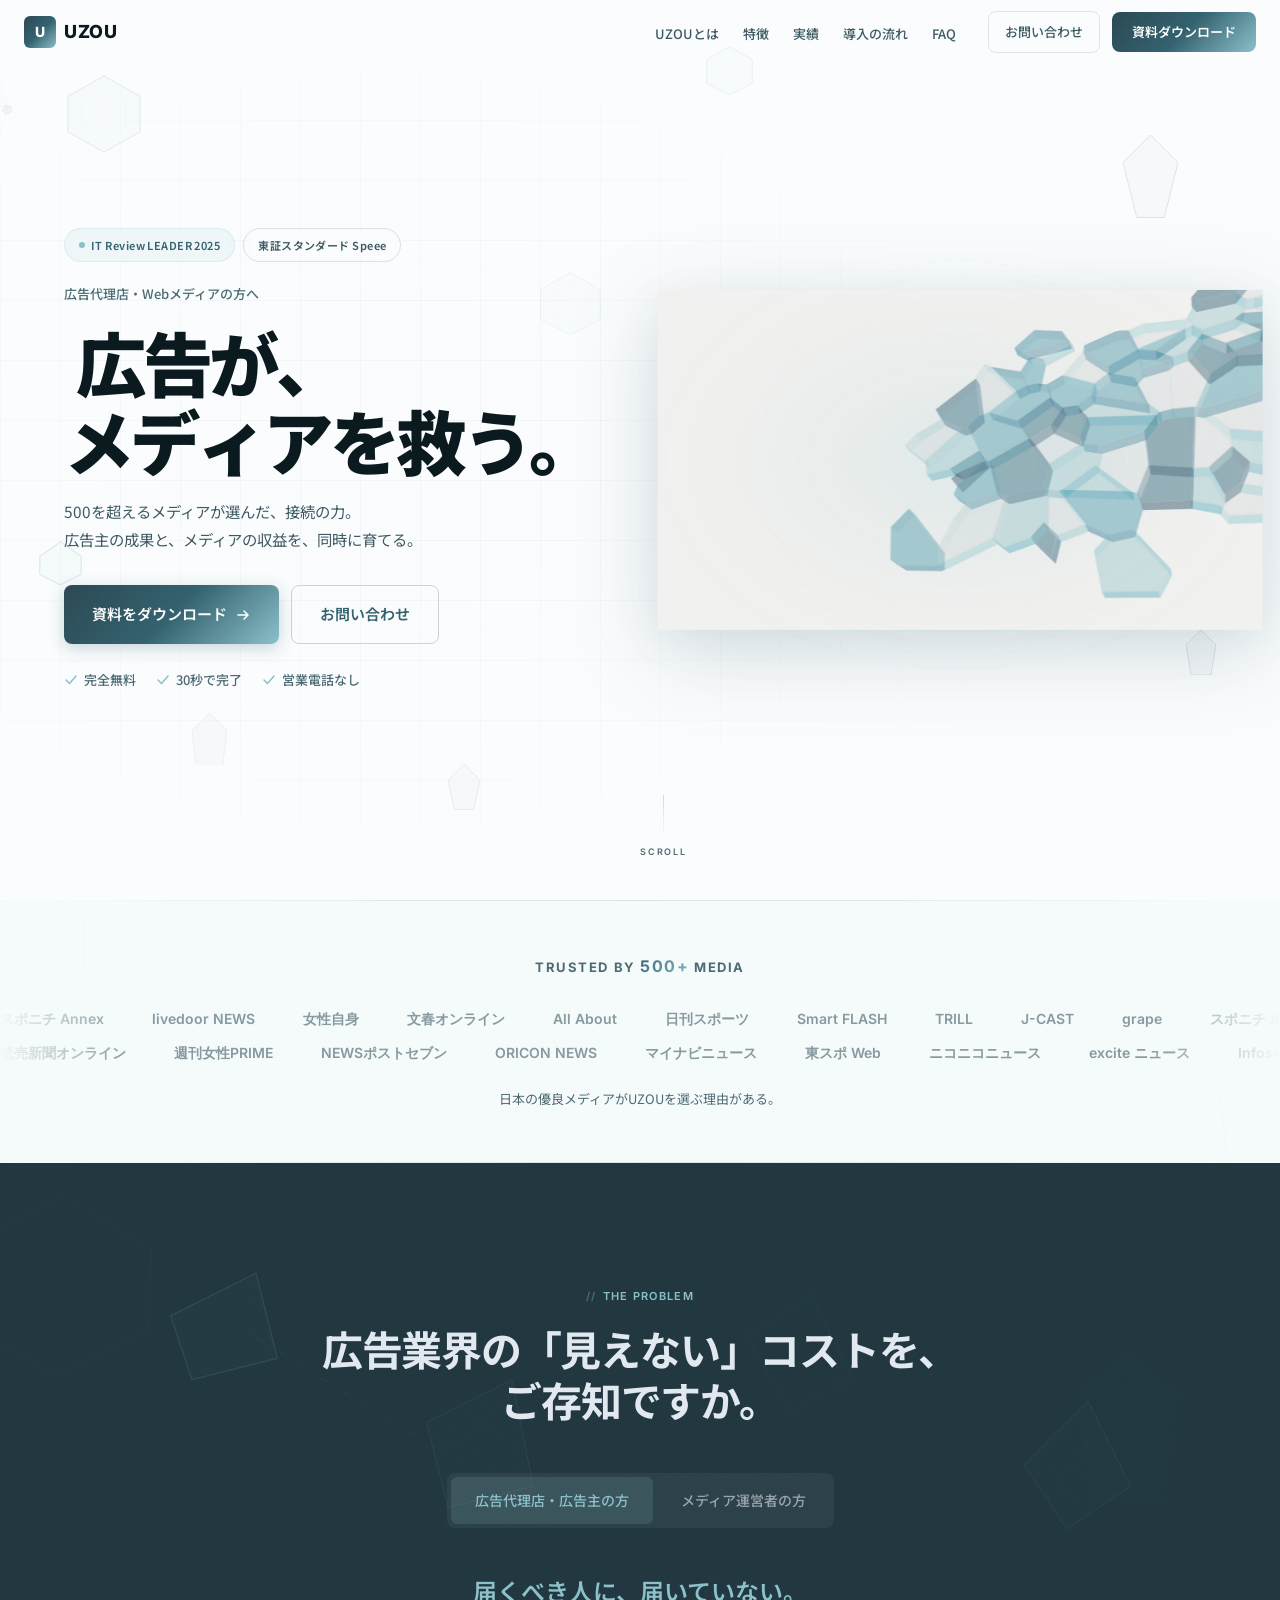
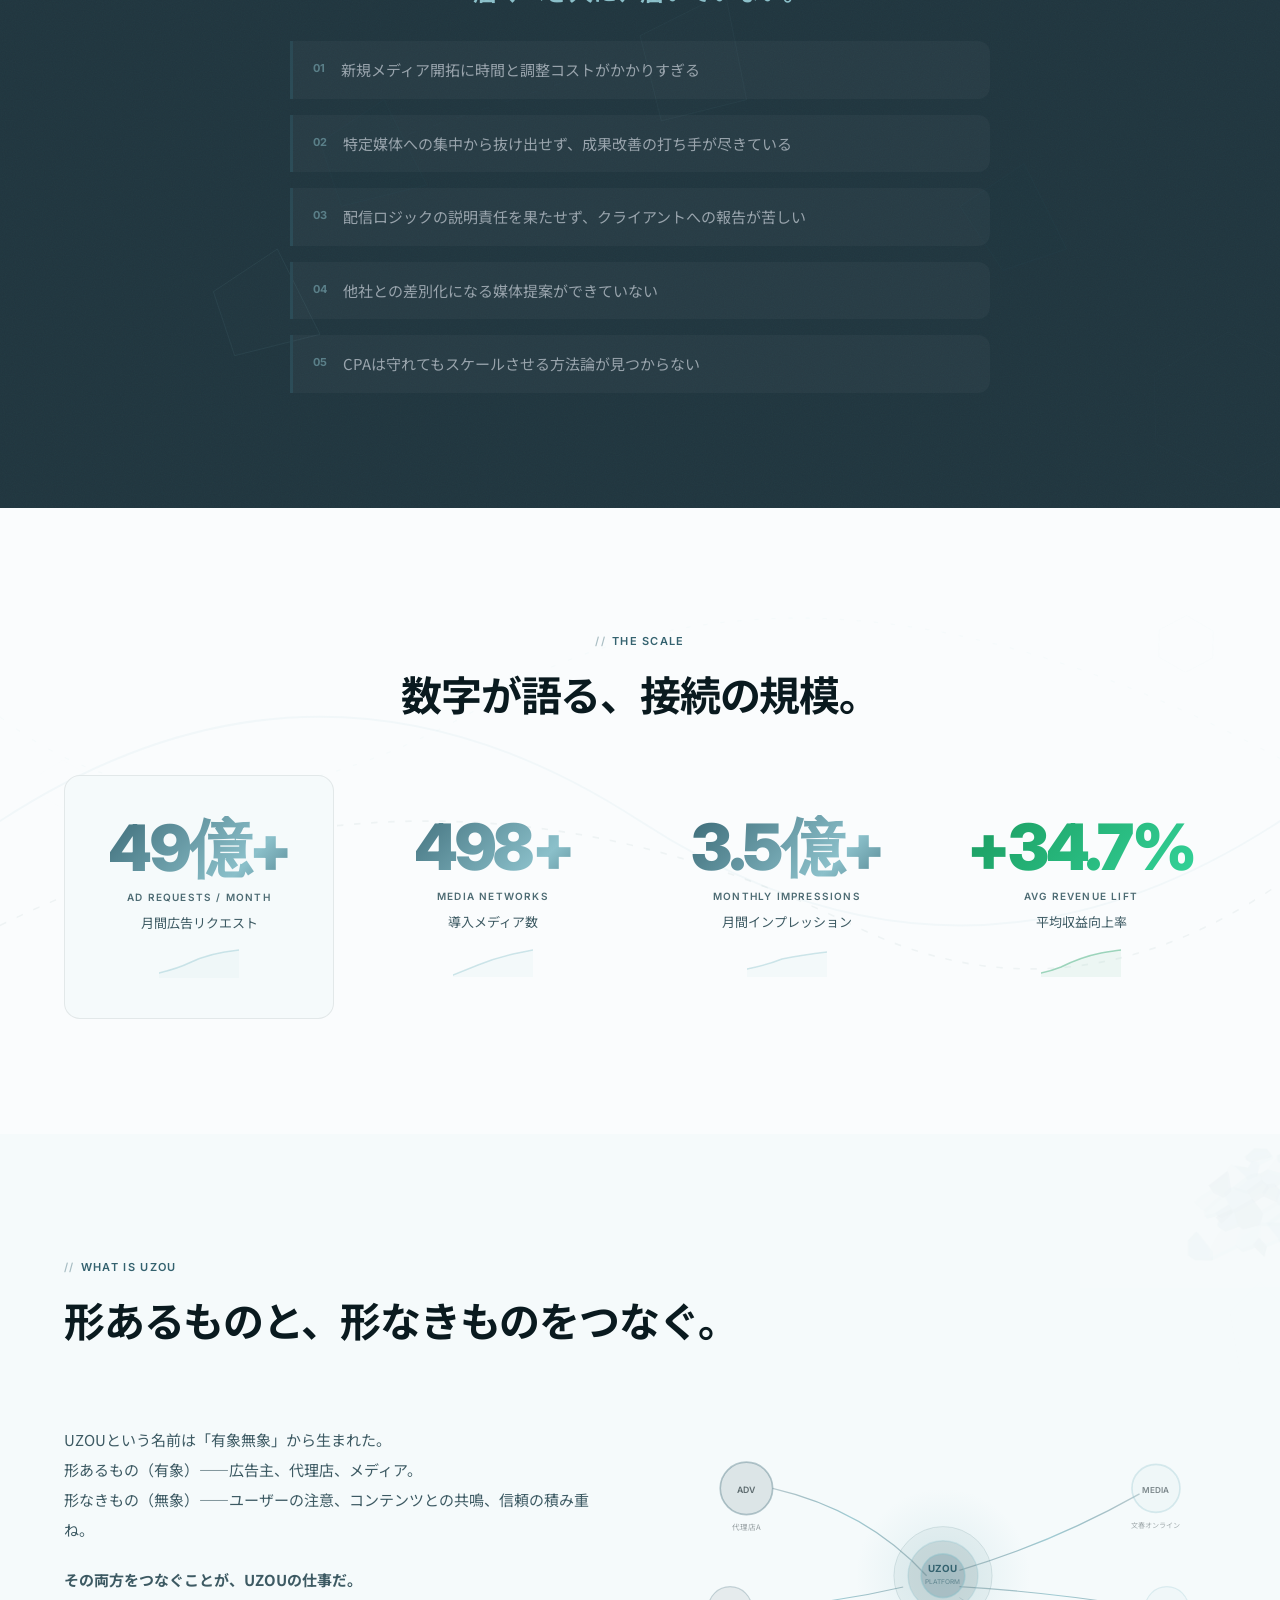
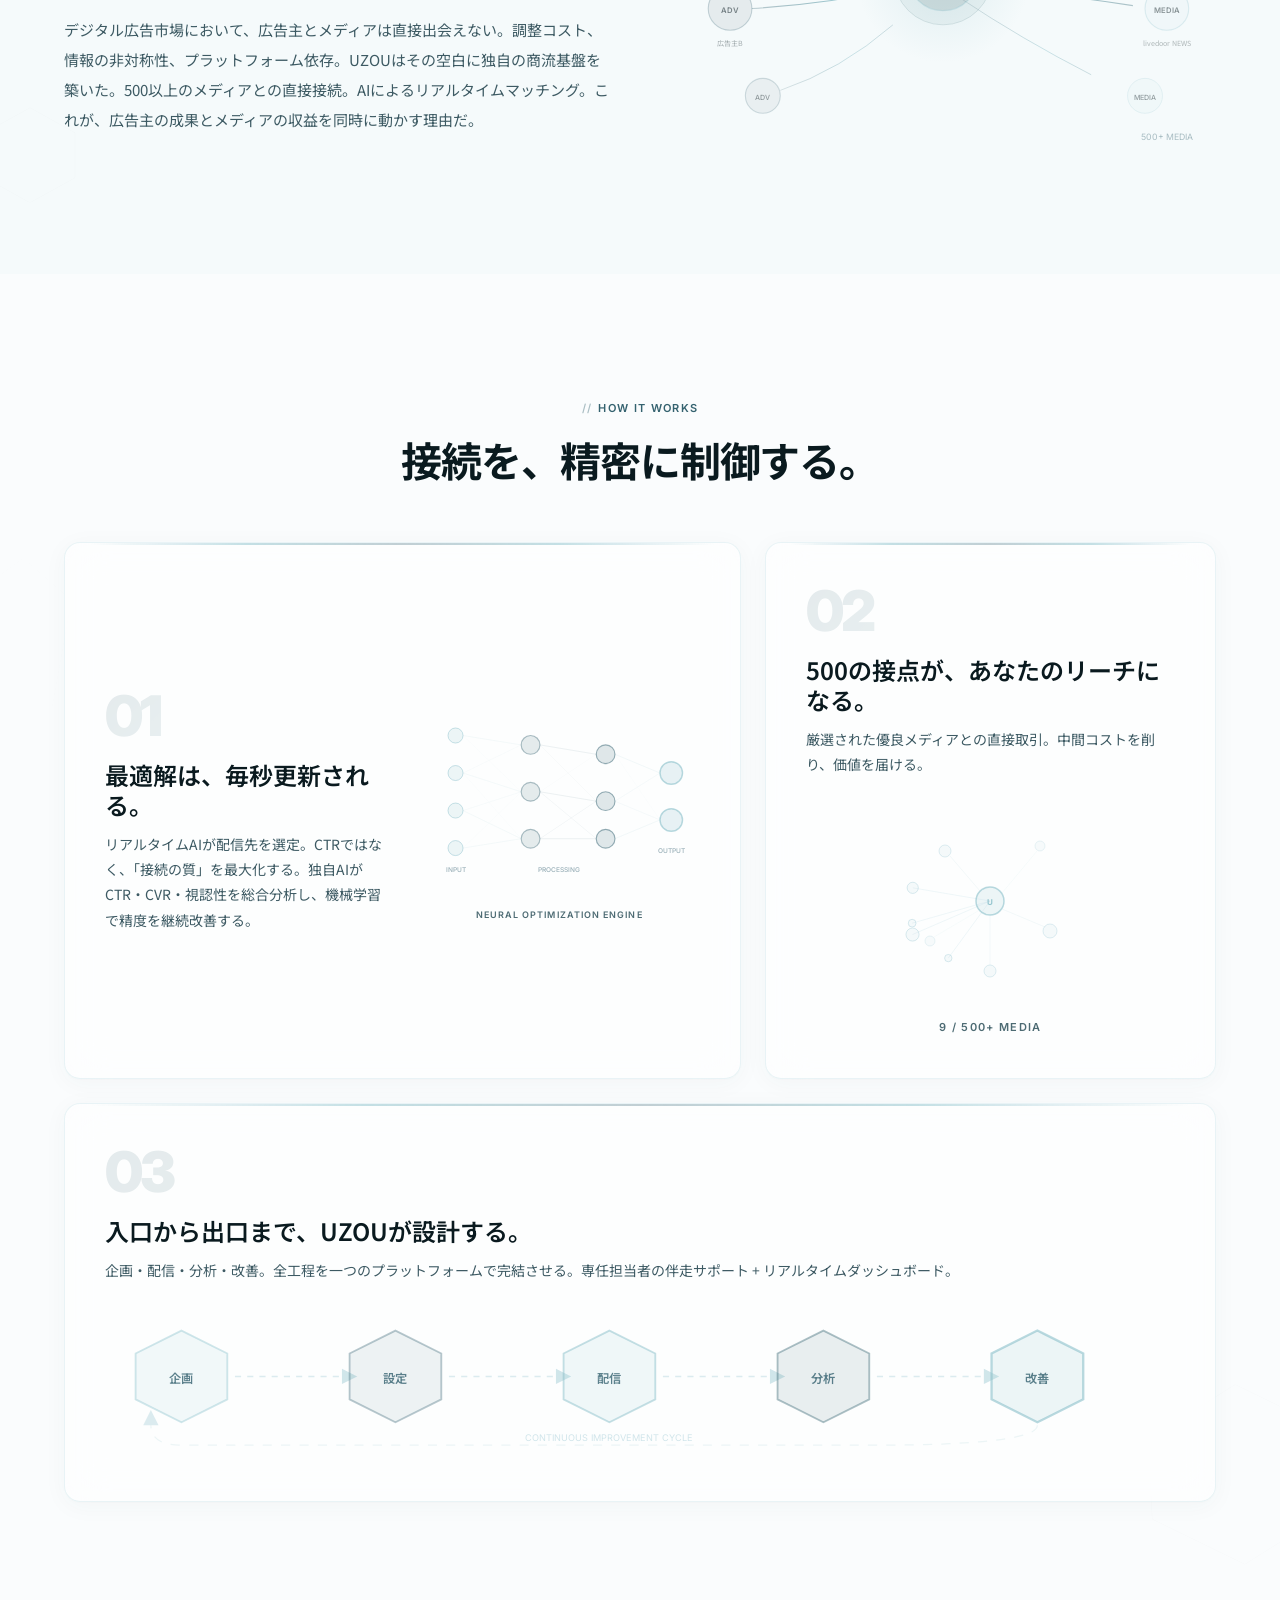
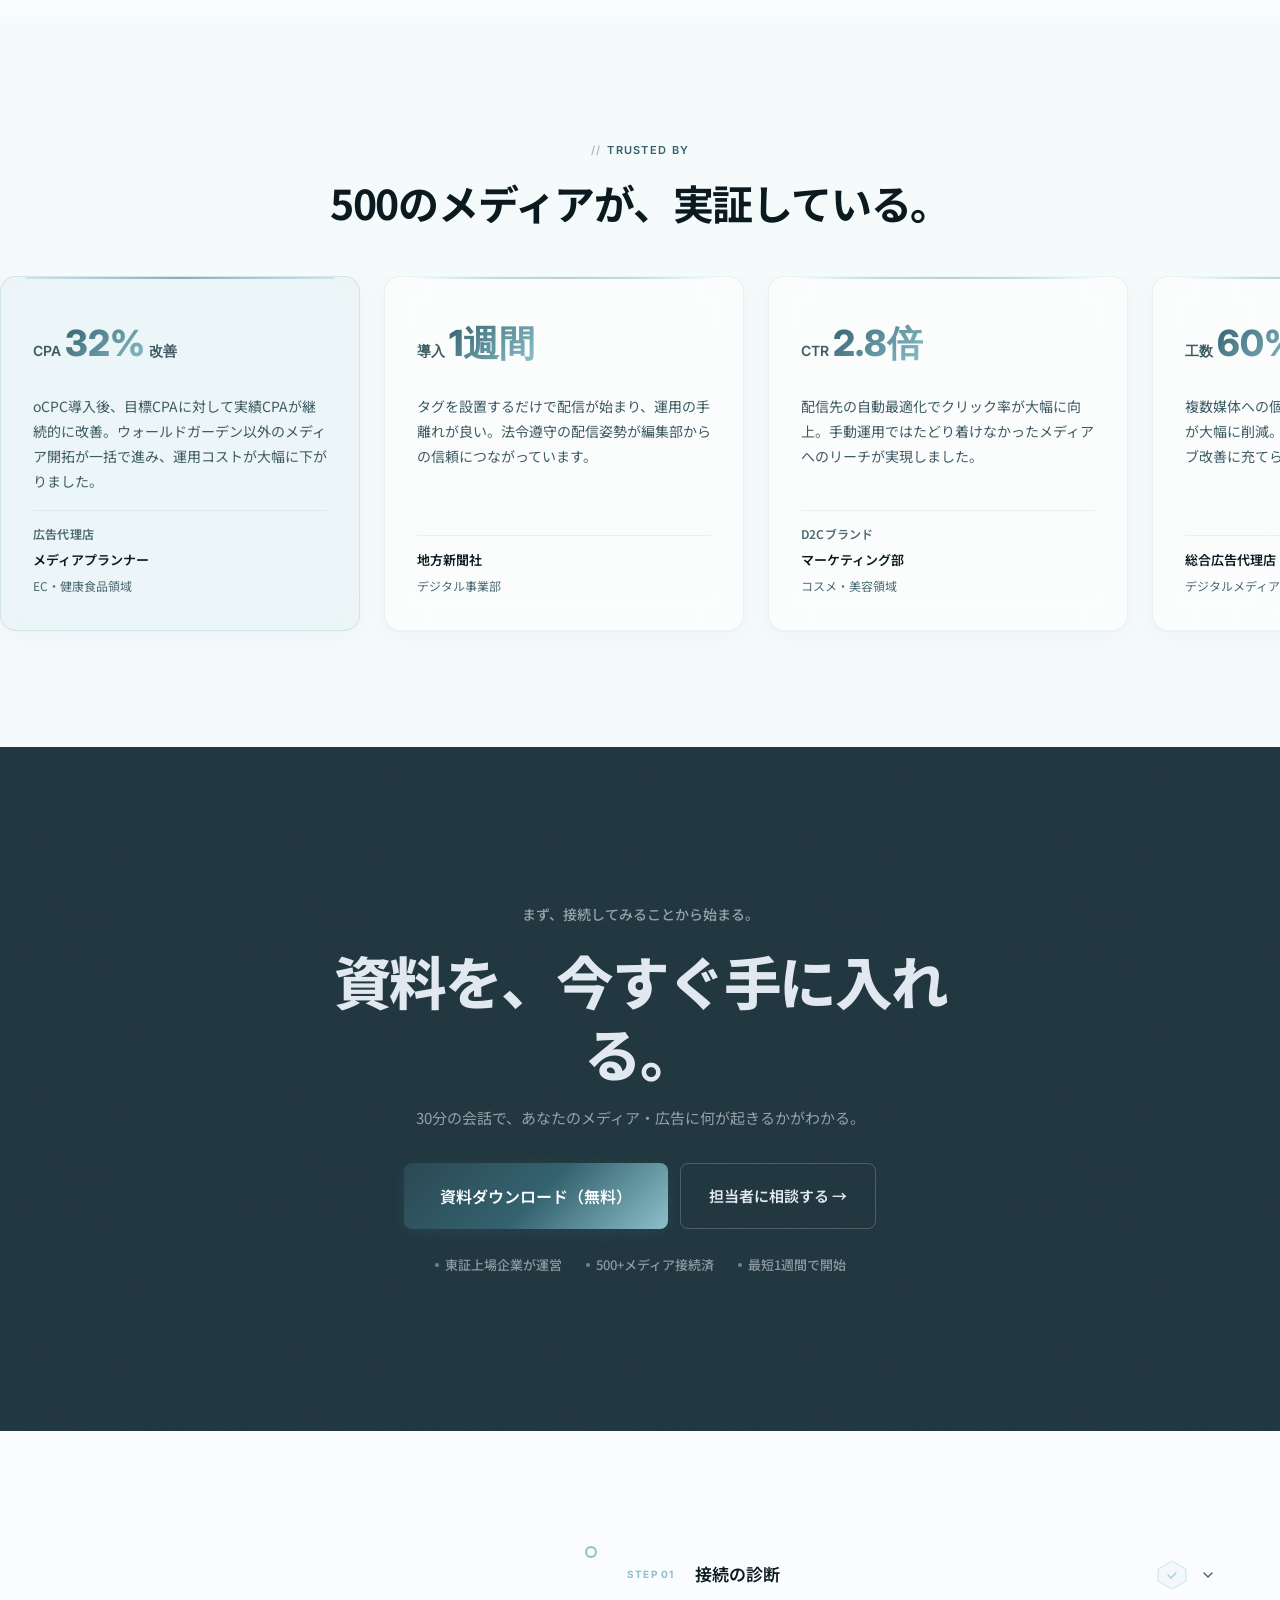
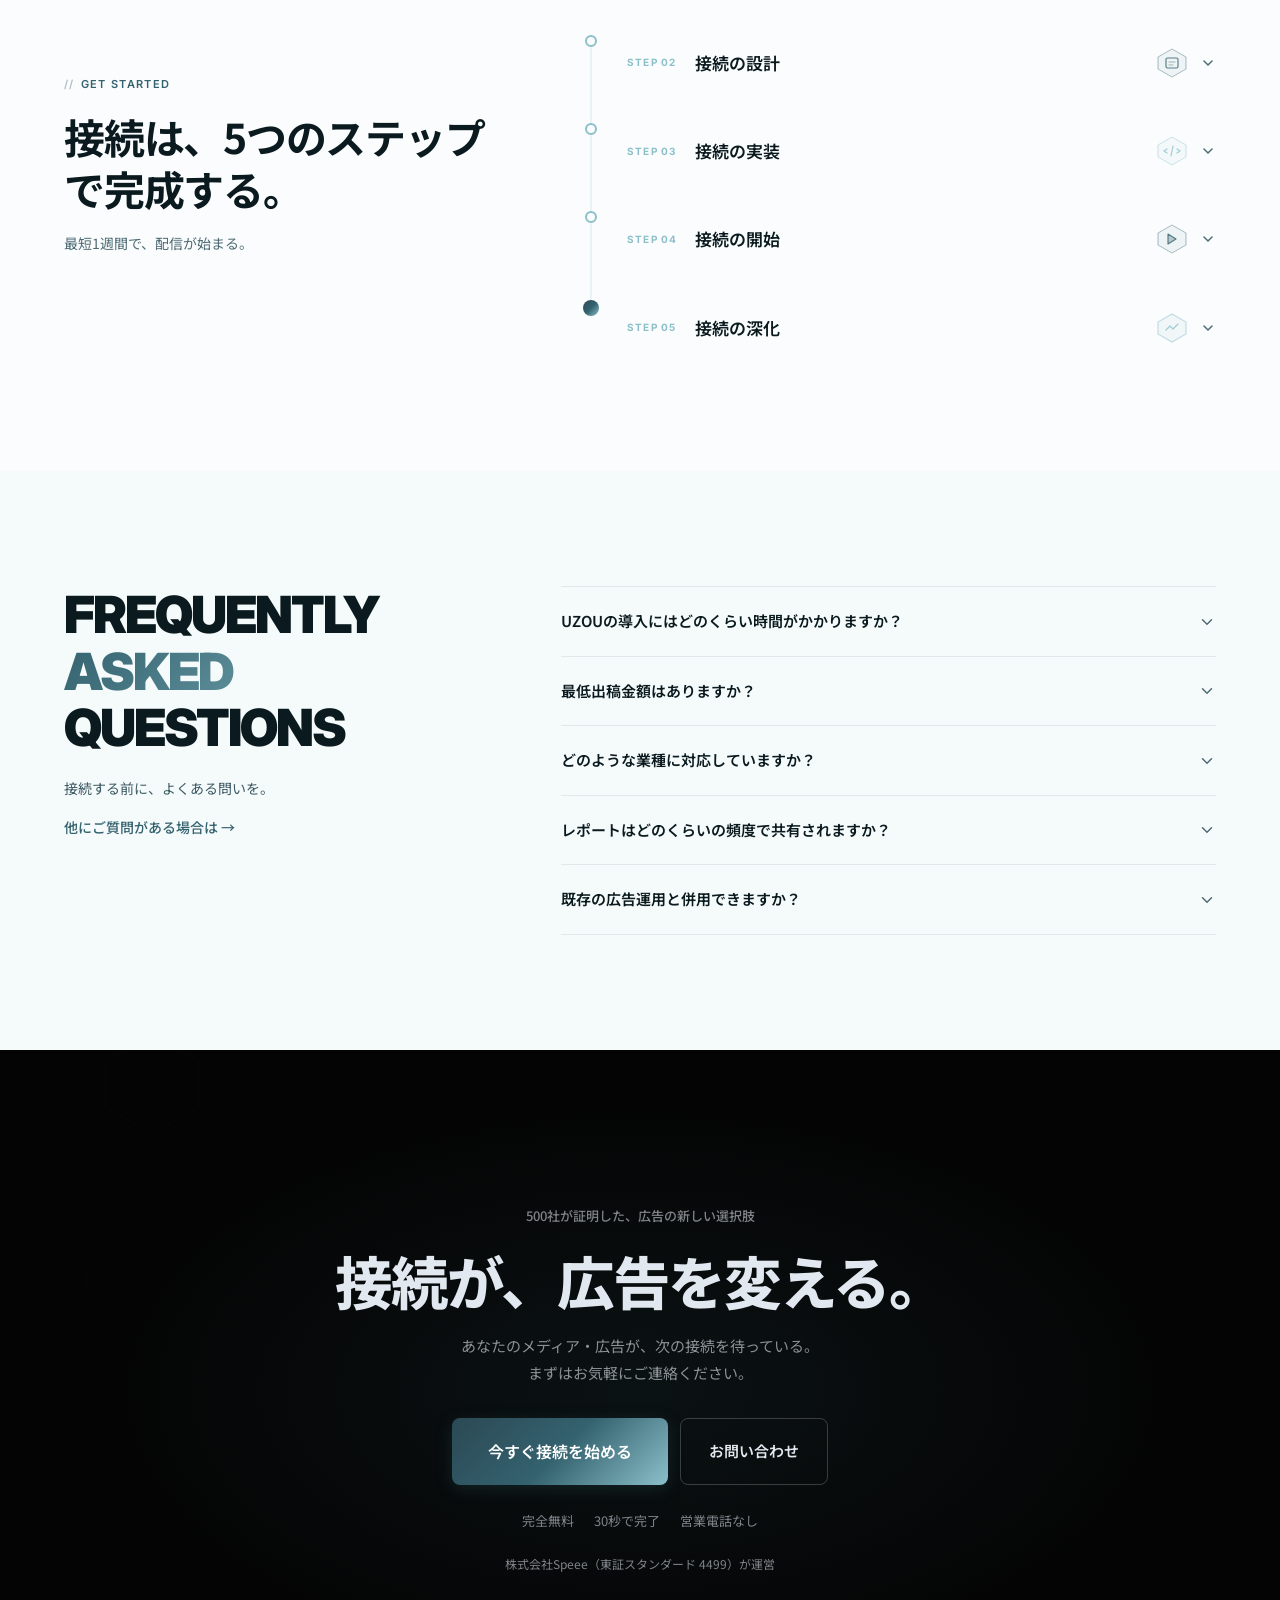
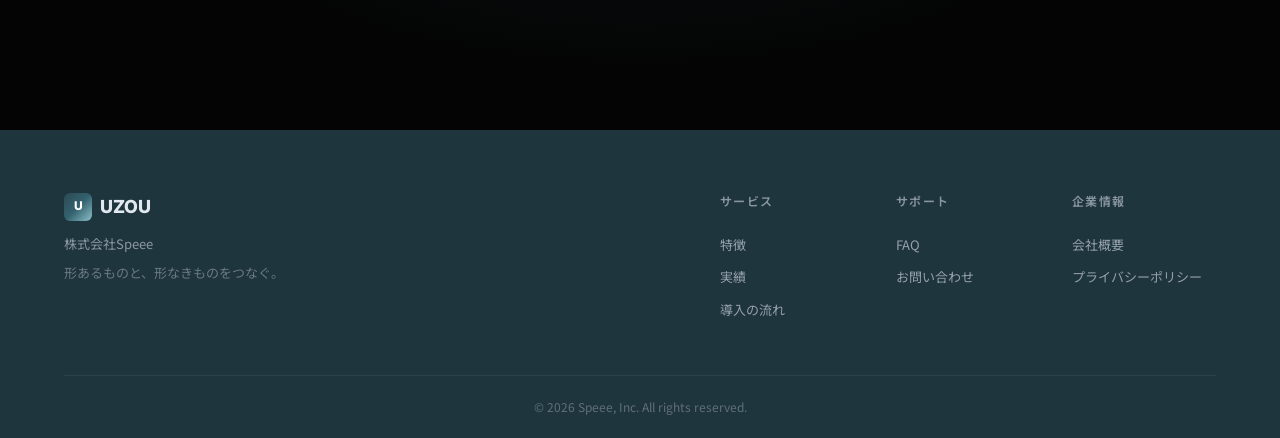
==== index.html @ 6029c415 "v13 Crystal Immersion: 抜本的再設計 — グラフィック・イラスト・アニメーション大幅強化 - HTML: 全セクションにSVGイラスト・浮遊デコレーション30個以上追加 - CS" ====
<!DOCTYPE html>
<html lang="ja">
<head>
  <meta charset="UTF-8">
  <meta name="viewport" content="width=device-width, initial-scale=1.0">
  <meta name="description" content="UZOU（ウゾウ）は500以上のメディアと直接接続するネイティブ広告配信プラットフォーム。広告主の成果とメディアの収益を同時に育てる、株式会社Speeeが運営する国内最大級の配信基盤。">
  <title>UZOU — 広告が、メディアを救う。| ネイティブ広告配信プラットフォーム by Speee</title>

  <!-- OGP -->
  <meta property="og:title" content="UZOU — 広告が、メディアを救う。">
  <meta property="og:description" content="500を超えるメディアが選んだ、接続の力。広告主の成果とメディアの収益を同時に育てる。">
  <meta property="og:type" content="website">
  <meta property="og:image" content="og-image.png">
  <meta property="og:image:width" content="1200">
  <meta property="og:image:height" content="630">

  <!-- Google Fonts -->
  <link rel="preconnect" href="https://fonts.googleapis.com">
  <link rel="preconnect" href="https://fonts.gstatic.com" crossorigin>
  <link href="https://fonts.googleapis.com/css2?family=Inter:wght@400;500;600;700;800;900&family=Noto+Sans+JP:wght@400;500;700;800;900&display=swap" rel="stylesheet">

  <link rel="stylesheet" href="style.css">

  <!-- 構造化データ: FAQPage -->
  <script type="application/ld+json">
  {
    "@context": "https://schema.org",
    "@type": "FAQPage",
    "mainEntity": [
      {
        "@type": "Question",
        "name": "UZOUの導入にはどのくらい時間がかかりますか？",
        "acceptedAnswer": { "@type": "Answer", "text": "最短1週間。タグ設置とアカウント設定のみで完了します。専任担当者が全工程をサポートします。" }
      },
      {
        "@type": "Question",
        "name": "最低出稿金額はありますか？",
        "acceptedAnswer": { "@type": "Answer", "text": "予算やニーズに合わせて柔軟に対応しています。まずはご相談ください。" }
      },
      {
        "@type": "Question",
        "name": "どのような業種に対応していますか？",
        "acceptedAnswer": { "@type": "Answer", "text": "EC、金融、不動産、人材、教育など幅広い業種に対応。500以上のメディアネットワークから各業種に最適な配信先を自動選定します。" }
      }
    ]
  }
  </script>
</head>
<body>

<!-- カスタムカーソル -->
<div class="cursor" aria-hidden="true">
  <div class="cursor__dot"></div>
  <div class="cursor__ring"></div>
</div>

<a href="#main-content" class="skip-link">メインコンテンツへスキップ</a>

<!-- スクロール進捗バー -->
<div class="scroll-progress" aria-hidden="true"></div>

<!-- グローバル背景Canvas -->
<canvas class="global-canvas" id="global-canvas" aria-hidden="true"></canvas>

<!-- ========================================
  Header
======================================== -->
<header class="header" id="header" role="banner">
  <div class="header__inner">
    <nav class="header__nav" aria-label="メインナビゲーション">
      <a href="#hero" class="header__logo" aria-label="UZOUトップへ">
        <span class="header__logo-mark" aria-hidden="true">U</span>
        <span class="header__logo-text">UZOU</span>
      </a>

      <ul class="header__links" role="list">
        <li><a href="#about" class="header__link">UZOUとは</a></li>
        <li><a href="#features" class="header__link">特徴</a></li>
        <li><a href="#results" class="header__link">実績</a></li>
        <li><a href="#flow" class="header__link">導入の流れ</a></li>
        <li><a href="#faq" class="header__link">FAQ</a></li>
      </ul>

      <div class="header__actions">
        <a href="#contact" class="header__contact">お問い合わせ</a>
        <a href="#download" class="header__cta">資料ダウンロード</a>
      </div>

      <button class="header__hamburger" aria-expanded="false" aria-controls="mobile-menu"
              aria-label="メニューを開く" type="button">
        <span></span><span></span><span></span>
      </button>
    </nav>
  </div>

  <div class="mobile-menu" id="mobile-menu" role="dialog" aria-modal="true"
       aria-hidden="true" aria-label="ナビゲーションメニュー">
    <ul class="mobile-menu__links" role="list">
      <li><a href="#about" class="mobile-menu__link">UZOUとは</a></li>
      <li><a href="#features" class="mobile-menu__link">特徴</a></li>
      <li><a href="#results" class="mobile-menu__link">実績</a></li>
      <li><a href="#flow" class="mobile-menu__link">導入の流れ</a></li>
      <li><a href="#faq" class="mobile-menu__link">FAQ</a></li>
    </ul>
    <a href="#download" class="mobile-menu__cta">資料ダウンロード</a>
  </div>
</header>

<!-- 固定CTAバー -->
<nav class="sticky-cta" aria-label="資料ダウンロード案内">
  <a href="#download" class="sticky-cta__btn">資料ダウンロード</a>
  <a href="#contact" class="sticky-cta__link">お問い合わせ</a>
</nav>

<main id="main-content">

<!-- ========================================
  01. Hero — Crystal Immersion
  フルスクリーン / 浮遊クリスタル装飾 / Canvas
======================================== -->
<section class="hero" id="hero" aria-labelledby="hero-title">
  <!-- 背景レイヤー -->
  <div class="hero__bg" aria-hidden="true">
    <div class="hero__grid"></div>
    <div class="hero__mouse-glow"></div>
  </div>

  <!-- 結晶パーティクル Canvas -->
  <canvas class="hero__particles" id="crystal-particles" aria-hidden="true"></canvas>

  <!-- 浮遊クリスタル装飾（8個） -->
  <div class="hero__floats" aria-hidden="true">
    <svg class="hero__float hero__float--1" viewBox="0 0 80 80" fill="none">
      <polygon points="40,4 76,24 76,60 40,80 4,60 4,24" stroke="rgba(139,192,202,0.25)" stroke-width="1" fill="rgba(139,192,202,0.03)"/>
      <polygon points="40,18 62,30 62,54 40,66 18,54 18,30" stroke="rgba(139,192,202,0.12)" stroke-width="0.5" fill="none"/>
    </svg>
    <svg class="hero__float hero__float--2" viewBox="0 0 60 90" fill="none">
      <polygon points="30,0 60,30 45,90 15,90 0,30" stroke="rgba(52,98,111,0.2)" stroke-width="0.8" fill="rgba(52,98,111,0.02)"/>
    </svg>
    <svg class="hero__float hero__float--3" viewBox="0 0 50 50" fill="none">
      <polygon points="25,2 48,18 48,38 25,50 2,38 2,18" stroke="rgba(139,192,202,0.3)" stroke-width="1.2" fill="rgba(139,192,202,0.04)"/>
    </svg>
    <svg class="hero__float hero__float--4" viewBox="0 0 40 60" fill="none">
      <polygon points="20,0 40,20 35,60 5,60 0,20" stroke="rgba(52,98,111,0.15)" stroke-width="0.6" fill="rgba(52,98,111,0.02)"/>
    </svg>
    <svg class="hero__float hero__float--5" viewBox="0 0 70 70" fill="none">
      <polygon points="35,3 67,21 67,53 35,70 3,53 3,21" stroke="rgba(139,192,202,0.18)" stroke-width="0.8" fill="rgba(139,192,202,0.02)"/>
      <polygon points="35,15 55,26 55,48 35,58 15,48 15,26" stroke="rgba(139,192,202,0.1)" stroke-width="0.4" fill="none"/>
    </svg>
    <svg class="hero__float hero__float--6" viewBox="0 0 30 45" fill="none">
      <polygon points="15,0 30,15 25,45 5,45 0,15" stroke="rgba(52,98,111,0.22)" stroke-width="0.7" fill="rgba(52,98,111,0.03)"/>
    </svg>
    <svg class="hero__float hero__float--7" viewBox="0 0 55 55" fill="none">
      <polygon points="28,2 53,16 53,42 28,55 3,42 3,16" stroke="rgba(139,192,202,0.2)" stroke-width="0.9" fill="rgba(139,192,202,0.02)"/>
    </svg>
    <svg class="hero__float hero__float--8" viewBox="0 0 35 50" fill="none">
      <polygon points="18,0 35,18 28,50 7,50 0,18" stroke="rgba(52,98,111,0.18)" stroke-width="0.6" fill="rgba(52,98,111,0.02)"/>
    </svg>
  </div>

  <div class="hero__container">
    <div class="hero__content">
      <!-- バッジ -->
      <div class="hero__badges" data-reveal data-delay="200">
        <span class="hero__badge">
          <span class="hero__badge-dot" aria-hidden="true"></span>
          IT Review LEADER 2025
        </span>
        <span class="hero__badge hero__badge--outline">東証スタンダード Speee</span>
      </div>

      <p class="hero__target" data-reveal data-delay="300">広告代理店・Webメディアの方へ</p>

      <h1 class="hero__title" id="hero-title" data-reveal="split" data-delay="400">
        広告が、<br>メディアを救う。
      </h1>

      <p class="hero__sub" data-reveal data-delay="700">
        500を超えるメディアが選んだ、接続の力。<br>
        広告主の成果と、メディアの収益を、同時に育てる。
      </p>

      <div class="hero__cta" data-reveal data-delay="900">
        <a href="#download" class="btn btn--primary btn--shimmer btn--magnetic">
          <span>資料をダウンロード</span>
          <svg width="16" height="16" viewBox="0 0 16 16" fill="none" aria-hidden="true">
            <path d="M3 8h10M9 4l4 4-4 4" stroke="currentColor" stroke-width="1.5"
                  stroke-linecap="round" stroke-linejoin="round"/>
          </svg>
        </a>
        <a href="#contact" class="btn btn--ghost">お問い合わせ</a>
      </div>

      <ul class="hero__trust" data-reveal data-delay="1000" role="list">
        <li>
          <svg width="14" height="14" viewBox="0 0 14 14" fill="none" aria-hidden="true">
            <path d="M2 7l3.5 3.5L12 3" stroke="currentColor" stroke-width="1.5"
                  stroke-linecap="round" stroke-linejoin="round"/>
          </svg>
          完全無料
        </li>
        <li>
          <svg width="14" height="14" viewBox="0 0 14 14" fill="none" aria-hidden="true">
            <path d="M2 7l3.5 3.5L12 3" stroke="currentColor" stroke-width="1.5"
                  stroke-linecap="round" stroke-linejoin="round"/>
          </svg>
          30秒で完了
        </li>
        <li>
          <svg width="14" height="14" viewBox="0 0 14 14" fill="none" aria-hidden="true">
            <path d="M2 7l3.5 3.5L12 3" stroke="currentColor" stroke-width="1.5"
                  stroke-linecap="round" stroke-linejoin="round"/>
          </svg>
          営業電話なし
        </li>
      </ul>
    </div>

    <!-- 結晶ビジュアル -->
    <div class="hero__visual" aria-hidden="true">
      <img src="assets/crystal-cluster.png" alt="" class="hero__crystal"
           loading="eager" width="720" height="480">
      <div class="hero__crystal-glow"></div>
      <!-- 結晶周囲の装飾リング -->
      <svg class="hero__crystal-ring" viewBox="0 0 500 500" fill="none">
        <circle cx="250" cy="250" r="220" stroke="rgba(139,192,202,0.08)" stroke-width="1" stroke-dasharray="8 12"/>
        <circle cx="250" cy="250" r="180" stroke="rgba(52,98,111,0.06)" stroke-width="0.5" stroke-dasharray="4 16"/>
        <circle cx="250" cy="250" r="240" stroke="rgba(139,192,202,0.04)" stroke-width="0.5" stroke-dasharray="2 20"/>
      </svg>
    </div>
  </div>

  <!-- スクロールインジケーター -->
  <div class="hero__scroll-hint" data-reveal data-delay="1200" aria-hidden="true">
    <div class="hero__scroll-line"></div>
    <span>SCROLL</span>
  </div>
</section>

<!-- ========================================
  02. Media Trust — 結晶の証明
======================================== -->
<section class="trust" id="media-trust" aria-label="導入メディア実績">
  <!-- 装飾SVG -->
  <svg class="trust__deco trust__deco--left" aria-hidden="true" viewBox="0 0 120 120" fill="none">
    <polygon points="60,5 115,35 115,90 60,120 5,90 5,35" stroke="rgba(139,192,202,0.12)" stroke-width="0.6" fill="none"/>
    <polygon points="60,25 90,42 90,78 60,95 30,78 30,42" stroke="rgba(139,192,202,0.06)" stroke-width="0.3" fill="none"/>
  </svg>
  <svg class="trust__deco trust__deco--right" aria-hidden="true" viewBox="0 0 80 120" fill="none">
    <polygon points="40,0 80,25 70,120 10,120 0,25" stroke="rgba(52,98,111,0.1)" stroke-width="0.5" fill="none"/>
  </svg>

  <div class="trust__inner">
    <p class="trust__label">TRUSTED BY <span>500+</span> MEDIA</p>

    <p class="sr-only">導入メディア例: スポニチ Annex、livedoor NEWS、女性自身、文春オンライン、All About、日刊スポーツ、Smart FLASH、TRILL、J-CAST、grape、読売新聞オンライン、週刊女性PRIME、NEWSポストセブン、ORICON NEWS、マイナビニュース、東スポ Web、ニコニコニュース、excite ニュース、Infoseek ニュース、Walkerplus</p>

    <div class="trust__marquee" aria-hidden="true">
      <div class="trust__track">
        <span>スポニチ Annex</span><span>livedoor NEWS</span><span>女性自身</span>
        <span>文春オンライン</span><span>All About</span><span>日刊スポーツ</span>
        <span>Smart FLASH</span><span>TRILL</span><span>J-CAST</span><span>grape</span>
        <span>スポニチ Annex</span><span>livedoor NEWS</span><span>女性自身</span>
        <span>文春オンライン</span><span>All About</span><span>日刊スポーツ</span>
        <span>Smart FLASH</span><span>TRILL</span><span>J-CAST</span><span>grape</span>
      </div>
    </div>
    <div class="trust__marquee trust__marquee--reverse" aria-hidden="true">
      <div class="trust__track">
        <span>読売新聞オンライン</span><span>週刊女性PRIME</span><span>NEWSポストセブン</span>
        <span>ORICON NEWS</span><span>マイナビニュース</span><span>東スポ Web</span>
        <span>ニコニコニュース</span><span>excite ニュース</span><span>Infoseek ニュース</span>
        <span>Walkerplus</span>
        <span>読売新聞オンライン</span><span>週刊女性PRIME</span><span>NEWSポストセブン</span>
        <span>ORICON NEWS</span><span>マイナビニュース</span><span>東スポ Web</span>
        <span>ニコニコニュース</span><span>excite ニュース</span><span>Infoseek ニュース</span>
        <span>Walkerplus</span>
      </div>
    </div>

    <p class="trust__caption">日本の優良メディアがUZOUを選ぶ理由がある。</p>
  </div>
</section>

<!-- ========================================
  03. Problem — 結晶化前の混沌（ダーク）
======================================== -->
<section class="problem" id="solution" aria-labelledby="problem-title">
  <!-- 混沌Canvasアニメーション -->
  <canvas class="problem__canvas" id="chaos-canvas" aria-hidden="true"></canvas>

  <!-- SVGポリゴン装飾（多数） -->
  <div class="problem__decos" aria-hidden="true">
    <svg class="problem__deco problem__deco--1" viewBox="0 0 200 200" fill="none">
      <polygon points="100,10 190,60 190,140 100,190 10,140 10,60" stroke="rgba(139,192,202,0.15)" stroke-width="0.5" fill="none"/>
      <polygon points="100,40 160,70 160,130 100,160 40,130 40,70" stroke="rgba(139,192,202,0.08)" stroke-width="0.3" fill="none"/>
    </svg>
    <svg class="problem__deco problem__deco--2" viewBox="0 0 160 160" fill="none">
      <polygon points="80,5 155,45 155,115 80,155 5,115 5,45" stroke="rgba(139,192,202,0.12)" stroke-width="0.4" fill="none"/>
    </svg>
    <svg class="problem__deco problem__deco--3" viewBox="0 0 100 150" fill="none">
      <polygon points="50,0 100,40 85,150 15,150 0,40" stroke="rgba(139,192,202,0.1)" stroke-width="0.5" fill="rgba(139,192,202,0.02)"/>
    </svg>
    <svg class="problem__deco problem__deco--4" viewBox="0 0 120 120" fill="none">
      <polygon points="60,5 115,35 115,90 60,120 5,90 5,35" stroke="rgba(52,98,111,0.15)" stroke-width="0.6" fill="none"/>
    </svg>
    <svg class="problem__deco problem__deco--5" viewBox="0 0 80 80" fill="none">
      <polygon points="40,3 77,22 77,62 40,80 3,62 3,22" stroke="rgba(139,192,202,0.08)" stroke-width="0.4" fill="none"/>
    </svg>
  </div>

  <!-- 混沌SVGイラスト -->
  <svg class="problem__chaos-illust" aria-hidden="true" viewBox="0 0 600 400" fill="none">
    <!-- 散乱するデータ破片 -->
    <g class="problem__frags">
      <polygon points="80,50 120,30 130,70 90,80" stroke="rgba(139,192,202,0.3)" stroke-width="0.5" fill="rgba(139,192,202,0.05)"/>
      <polygon points="200,100 240,80 250,130 210,140" stroke="rgba(139,192,202,0.2)" stroke-width="0.4" fill="rgba(139,192,202,0.03)"/>
      <polygon points="350,60 380,40 400,80 370,95" stroke="rgba(52,98,111,0.25)" stroke-width="0.5" fill="rgba(52,98,111,0.04)"/>
      <polygon points="480,120 510,90 530,130 500,150" stroke="rgba(139,192,202,0.2)" stroke-width="0.4" fill="rgba(139,192,202,0.03)"/>
      <polygon points="150,250 180,230 200,270 160,280" stroke="rgba(52,98,111,0.2)" stroke-width="0.4" fill="rgba(52,98,111,0.03)"/>
      <polygon points="300,200 340,180 350,230 310,240" stroke="rgba(139,192,202,0.15)" stroke-width="0.3" fill="rgba(139,192,202,0.02)"/>
      <polygon points="450,280 480,260 500,300 470,310" stroke="rgba(52,98,111,0.2)" stroke-width="0.4" fill="rgba(52,98,111,0.03)"/>
      <polygon points="100,320 130,300 150,340 110,350" stroke="rgba(139,192,202,0.18)" stroke-width="0.4" fill="rgba(139,192,202,0.02)"/>
    </g>
    <!-- 壊れた接続線 -->
    <g class="problem__broken-lines">
      <line x1="120" y1="60" x2="200" y2="110" stroke="rgba(139,192,202,0.1)" stroke-width="0.5" stroke-dasharray="4 8"/>
      <line x1="250" y1="120" x2="350" y2="70" stroke="rgba(139,192,202,0.08)" stroke-width="0.4" stroke-dasharray="3 10"/>
      <line x1="390" y1="80" x2="480" y2="130" stroke="rgba(52,98,111,0.1)" stroke-width="0.5" stroke-dasharray="5 12"/>
      <line x1="180" y1="250" x2="300" y2="210" stroke="rgba(139,192,202,0.08)" stroke-width="0.3" stroke-dasharray="4 8"/>
      <line x1="340" y1="220" x2="450" y2="280" stroke="rgba(52,98,111,0.08)" stroke-width="0.4" stroke-dasharray="3 10"/>
    </g>
  </svg>

  <div class="container">
    <div class="problem__header" data-reveal>
      <span class="section-tag"><span aria-hidden="true">//</span> THE PROBLEM</span>
      <h2 class="section-heading section-heading--light" id="problem-title">
        広告業界の「見えない」コストを、<br>ご存知ですか。
      </h2>
    </div>

    <div class="problem__tabs" role="tablist" aria-label="ターゲット選択">
      <button class="problem__tab is-active" role="tab" aria-selected="true"
              aria-controls="tab-adv" id="tab-btn-adv">広告代理店・広告主の方</button>
      <button class="problem__tab" role="tab" aria-selected="false"
              aria-controls="tab-pub" id="tab-btn-pub">メディア運営者の方</button>
    </div>

    <div class="problem__panel is-active" id="tab-adv" role="tabpanel"
         aria-labelledby="tab-btn-adv" tabindex="0">
      <p class="problem__lead">届くべき人に、届いていない。</p>
      <ol class="problem__list" data-reveal="stagger">
        <li><span aria-hidden="true">01</span><div>新規メディア開拓に時間と調整コストがかかりすぎる</div></li>
        <li><span aria-hidden="true">02</span><div>特定媒体への集中から抜け出せず、成果改善の打ち手が尽きている</div></li>
        <li><span aria-hidden="true">03</span><div>配信ロジックの説明責任を果たせず、クライアントへの報告が苦しい</div></li>
        <li><span aria-hidden="true">04</span><div>他社との差別化になる媒体提案ができていない</div></li>
        <li><span aria-hidden="true">05</span><div>CPAは守れてもスケールさせる方法論が見つからない</div></li>
      </ol>
    </div>

    <div class="problem__panel" id="tab-pub" role="tabpanel"
         aria-labelledby="tab-btn-pub" tabindex="0" hidden>
      <p class="problem__lead">収益の天井が、見えない。</p>
      <ol class="problem__list" data-reveal="stagger">
        <li><span aria-hidden="true">01</span><div>広告収益が頭打ち。次の成長策が見えない</div></li>
        <li><span aria-hidden="true">02</span><div>サードパーティCookie廃止後の収益構造が不安定になっている</div></li>
        <li><span aria-hidden="true">03</span><div>新施策を試したいが、検証できるリソースがない</div></li>
        <li><span aria-hidden="true">04</span><div>特定プラットフォームへの依存度を下げられない</div></li>
        <li><span aria-hidden="true">05</span><div>持っているデータを収益につなげる方法がわからない</div></li>
      </ol>
    </div>
  </div>
</section>

<!-- ========================================
  04. Scale — 結晶の規模
======================================== -->
<section class="scale" id="results" aria-labelledby="scale-title">
  <!-- SVGデータフロー装飾 -->
  <svg class="scale__flow" aria-hidden="true" viewBox="0 0 1200 300" fill="none" preserveAspectRatio="none">
    <path d="M0 150 Q300 50 600 150 Q900 250 1200 150" stroke="rgba(139,192,202,0.08)" stroke-width="1"/>
    <path d="M0 200 Q400 100 800 200 Q1000 250 1200 180" stroke="rgba(52,98,111,0.06)" stroke-width="0.8" stroke-dasharray="6 10"/>
    <path d="M0 100 Q200 180 500 80 Q800 10 1200 120" stroke="rgba(139,192,202,0.04)" stroke-width="0.6" stroke-dasharray="4 12"/>
  </svg>

  <!-- 浮遊装飾 -->
  <div class="scale__decos" aria-hidden="true">
    <svg class="scale__deco scale__deco--1" viewBox="0 0 60 60" fill="none">
      <polygon points="30,3 57,18 57,45 30,60 3,45 3,18" stroke="rgba(139,192,202,0.12)" stroke-width="0.5" fill="none"/>
    </svg>
    <svg class="scale__deco scale__deco--2" viewBox="0 0 40 60" fill="none">
      <polygon points="20,0 40,18 35,60 5,60 0,18" stroke="rgba(52,98,111,0.1)" stroke-width="0.4" fill="none"/>
    </svg>
    <svg class="scale__deco scale__deco--3" viewBox="0 0 50 50" fill="none">
      <polygon points="25,2 48,16 48,38 25,50 2,38 2,16" stroke="rgba(139,192,202,0.08)" stroke-width="0.4" fill="none"/>
    </svg>
  </div>

  <div class="container">
    <div class="scale__header" data-reveal>
      <span class="section-tag"><span aria-hidden="true">//</span> THE SCALE</span>
      <h2 class="section-heading" id="scale-title">数字が語る、接続の規模。</h2>
    </div>

    <div class="scale__grid" data-reveal="stagger">
      <div class="scale__item scale__item--hero">
        <span class="scale__number" data-count="50" data-suffix="億+">50億+</span>
        <span class="scale__unit">AD REQUESTS / MONTH</span>
        <span class="scale__label">月間広告リクエスト</span>
        <!-- ミニトレンドライン -->
        <svg class="scale__trend" viewBox="0 0 80 30" fill="none" aria-hidden="true">
          <path d="M0 25 Q20 20 30 15 Q50 5 80 2" stroke="rgba(139,192,202,0.4)" stroke-width="1.5" stroke-linecap="round" class="scale__trend-line"/>
          <path d="M0 25 Q20 20 30 15 Q50 5 80 2 L80 30 L0 30Z" fill="rgba(139,192,202,0.06)"/>
        </svg>
      </div>
      <div class="scale__item">
        <span class="scale__number" data-count="500" data-suffix="+">500+</span>
        <span class="scale__unit">MEDIA NETWORKS</span>
        <span class="scale__label">導入メディア数</span>
        <svg class="scale__trend" viewBox="0 0 80 30" fill="none" aria-hidden="true">
          <path d="M0 28 Q15 22 25 18 Q45 10 65 6 Q75 4 80 3" stroke="rgba(139,192,202,0.4)" stroke-width="1.5" stroke-linecap="round" class="scale__trend-line"/>
          <path d="M0 28 Q15 22 25 18 Q45 10 65 6 Q75 4 80 3 L80 30 L0 30Z" fill="rgba(139,192,202,0.06)"/>
        </svg>
      </div>
      <div class="scale__item">
        <span class="scale__number" data-count="3.5" data-suffix="億+" data-decimal="1">3.5億+</span>
        <span class="scale__unit">MONTHLY IMPRESSIONS</span>
        <span class="scale__label">月間インプレッション</span>
        <svg class="scale__trend" viewBox="0 0 80 30" fill="none" aria-hidden="true">
          <path d="M0 22 Q20 18 35 12 Q55 8 80 5" stroke="rgba(139,192,202,0.4)" stroke-width="1.5" stroke-linecap="round" class="scale__trend-line"/>
          <path d="M0 22 Q20 18 35 12 Q55 8 80 5 L80 30 L0 30Z" fill="rgba(139,192,202,0.06)"/>
        </svg>
      </div>
      <div class="scale__item">
        <span class="scale__number scale__number--accent" data-count="34.8" data-prefix="+" data-suffix="%" data-decimal="1">+34.8%</span>
        <span class="scale__unit">AVG REVENUE LIFT</span>
        <span class="scale__label">平均収益向上率</span>
        <svg class="scale__trend" viewBox="0 0 80 30" fill="none" aria-hidden="true">
          <path d="M0 26 Q10 24 20 20 Q40 10 60 6 Q72 4 80 3" stroke="rgba(26,155,95,0.4)" stroke-width="1.5" stroke-linecap="round" class="scale__trend-line"/>
          <path d="M0 26 Q10 24 20 20 Q40 10 60 6 Q72 4 80 3 L80 30 L0 30Z" fill="rgba(26,155,95,0.06)"/>
        </svg>
      </div>
    </div>
  </div>
</section>

<!-- ========================================
  05. About — 結晶の起源
======================================== -->
<section class="about" id="about" aria-labelledby="about-title">
  <!-- 結晶フラグメント装飾 -->
  <div class="about__crystal-frag" aria-hidden="true">
    <img src="assets/crystal-cluster.png" alt="" loading="lazy">
  </div>

  <!-- 浮遊装飾 -->
  <div class="about__decos" aria-hidden="true">
    <svg class="about__deco about__deco--1" viewBox="0 0 100 100" fill="none">
      <polygon points="50,5 95,30 95,75 50,100 5,75 5,30" stroke="rgba(52,98,111,0.08)" stroke-width="0.5" fill="none"/>
    </svg>
    <svg class="about__deco about__deco--2" viewBox="0 0 60 90" fill="none">
      <polygon points="30,0 60,30 50,90 10,90 0,30" stroke="rgba(139,192,202,0.06)" stroke-width="0.4" fill="none"/>
    </svg>
  </div>

  <div class="container">
    <div class="about__header" data-reveal>
      <span class="section-tag"><span aria-hidden="true">//</span> WHAT IS UZOU</span>
      <h2 class="section-heading" id="about-title">形あるものと、形なきものをつなぐ。</h2>
    </div>

    <div class="about__grid">
      <div class="about__text" data-reveal data-delay="100">
        <p>UZOUという名前は「有象無象」から生まれた。<br>
        形あるもの（有象）——広告主、代理店、メディア。<br>
        形なきもの（無象）——ユーザーの注意、コンテンツとの共鳴、信頼の積み重ね。</p>
        <p class="about__highlight">その両方をつなぐことが、UZOUの仕事だ。</p>
        <p>デジタル広告市場において、広告主とメディアは直接出会えない。調整コスト、情報の非対称性、プラットフォーム依存。UZOUはその空白に独自の商流基盤を築いた。500以上のメディアとの直接接続。AIによるリアルタイムマッチング。これが、広告主の成果とメディアの収益を同時に動かす理由だ。</p>
      </div>

      <!-- プラットフォーム接続図（強化版） -->
      <div class="about__diagram" data-reveal data-delay="300">
        <svg class="about__svg" viewBox="0 0 500 320" fill="none"
             role="img" aria-label="広告主・UZOU・メディアの接続図">
          <defs>
            <linearGradient id="line-grad" x1="0%" y1="0%" x2="100%" y2="0%">
              <stop offset="0%" stop-color="#34626F" stop-opacity="0.3"/>
              <stop offset="50%" stop-color="#8BC0CA" stop-opacity="0.8"/>
              <stop offset="100%" stop-color="#34626F" stop-opacity="0.3"/>
            </linearGradient>
            <radialGradient id="node-glow">
              <stop offset="0%" stop-color="rgba(139,192,202,0.2)"/>
              <stop offset="100%" stop-color="rgba(139,192,202,0)"/>
            </radialGradient>
          </defs>

          <!-- 背景パルスリング -->
          <circle cx="250" cy="160" r="80" fill="url(#node-glow)" class="about__pulse-ring"/>

          <!-- 広告主ノード -->
          <g class="about__node" data-node="adv">
            <circle cx="70" cy="80" r="24" fill="rgba(43,73,84,0.12)" stroke="rgba(52,98,111,0.35)" stroke-width="1.5"/>
            <text x="70" y="84" text-anchor="middle" fill="rgba(10,26,31,0.6)" font-size="8" font-family="Inter" font-weight="600">ADV</text>
            <text x="70" y="118" text-anchor="middle" fill="rgba(10,26,31,0.4)" font-size="7" font-family="'Noto Sans JP'">代理店A</text>
          </g>
          <g class="about__node" data-node="adv">
            <circle cx="55" cy="190" r="20" fill="rgba(43,73,84,0.08)" stroke="rgba(52,98,111,0.25)" stroke-width="1"/>
            <text x="55" y="194" text-anchor="middle" fill="rgba(10,26,31,0.5)" font-size="7" font-family="Inter" font-weight="600">ADV</text>
            <text x="55" y="224" text-anchor="middle" fill="rgba(10,26,31,0.35)" font-size="6.5" font-family="'Noto Sans JP'">広告主B</text>
          </g>
          <g class="about__node" data-node="adv">
            <circle cx="85" cy="270" r="16" fill="rgba(43,73,84,0.06)" stroke="rgba(52,98,111,0.2)" stroke-width="1"/>
            <text x="85" y="274" text-anchor="middle" fill="rgba(10,26,31,0.4)" font-size="6.5" font-family="Inter" font-weight="500">ADV</text>
          </g>

          <!-- 接続線 -->
          <g class="about__lines">
            <path class="about__line" d="M 94 80 Q 180 100 235 160" stroke="url(#line-grad)" stroke-width="1.2" stroke-dasharray="180" stroke-dashoffset="180"/>
            <path class="about__line" d="M 75 190 Q 160 185 235 165" stroke="url(#line-grad)" stroke-width="1" stroke-dasharray="140" stroke-dashoffset="140"/>
            <path class="about__line" d="M 101 265 Q 175 240 235 175" stroke="url(#line-grad)" stroke-width="0.8" stroke-dasharray="120" stroke-dashoffset="120" opacity="0.6"/>
            <path class="about__line" d="M 265 155 Q 350 130 430 85" stroke="url(#line-grad)" stroke-width="1.2" stroke-dasharray="180" stroke-dashoffset="180"/>
            <path class="about__line" d="M 265 170 Q 350 175 440 190" stroke="url(#line-grad)" stroke-width="1" stroke-dasharray="160" stroke-dashoffset="160"/>
            <path class="about__line" d="M 265 180 Q 340 230 425 270" stroke="url(#line-grad)" stroke-width="0.8" stroke-dasharray="140" stroke-dashoffset="140" opacity="0.6"/>
          </g>

          <!-- データパーティクル（接続線上を移動する小さな点） -->
          <g class="about__data-particles">
            <circle r="2" fill="rgba(139,192,202,0.6)" class="about__data-dot about__data-dot--1"/>
            <circle r="2" fill="rgba(139,192,202,0.5)" class="about__data-dot about__data-dot--2"/>
            <circle r="1.5" fill="rgba(139,192,202,0.4)" class="about__data-dot about__data-dot--3"/>
          </g>

          <!-- UZOUコア -->
          <g class="about__core">
            <circle cx="250" cy="160" r="45" fill="rgba(52,98,111,0.06)" stroke="rgba(52,98,111,0.15)" stroke-width="0.8"/>
            <circle cx="250" cy="160" r="32" fill="rgba(43,73,84,0.12)" stroke="rgba(139,192,202,0.3)" stroke-width="1.2"/>
            <circle cx="250" cy="160" r="20" fill="rgba(52,98,111,0.2)" stroke="rgba(139,192,202,0.5)" stroke-width="1.5"/>
            <text x="250" y="157" text-anchor="middle" fill="#34626F" font-size="9" font-family="Inter" font-weight="700">UZOU</text>
            <text x="250" y="168" text-anchor="middle" fill="rgba(52,98,111,0.6)" font-size="6" font-family="Inter">PLATFORM</text>
          </g>

          <!-- メディアノード -->
          <g class="about__node" data-node="media">
            <circle cx="445" cy="80" r="22" fill="rgba(139,192,202,0.06)" stroke="rgba(139,192,202,0.3)" stroke-width="1.5"/>
            <text x="445" y="84" text-anchor="middle" fill="rgba(10,26,31,0.5)" font-size="7.5" font-family="Inter" font-weight="600">MEDIA</text>
            <text x="445" y="116" text-anchor="middle" fill="rgba(10,26,31,0.35)" font-size="6.5" font-family="'Noto Sans JP'">文春オンライン</text>
          </g>
          <g class="about__node" data-node="media">
            <circle cx="455" cy="190" r="20" fill="rgba(139,192,202,0.05)" stroke="rgba(139,192,202,0.25)" stroke-width="1"/>
            <text x="455" y="194" text-anchor="middle" fill="rgba(10,26,31,0.45)" font-size="7" font-family="Inter" font-weight="600">MEDIA</text>
            <text x="455" y="224" text-anchor="middle" fill="rgba(10,26,31,0.3)" font-size="6.5" font-family="'Noto Sans JP'">livedoor NEWS</text>
          </g>
          <g class="about__node" data-node="media">
            <circle cx="435" cy="270" r="16" fill="rgba(139,192,202,0.04)" stroke="rgba(139,192,202,0.2)" stroke-width="0.8"/>
            <text x="435" y="274" text-anchor="middle" fill="rgba(10,26,31,0.4)" font-size="6.5" font-family="Inter" font-weight="500">MEDIA</text>
          </g>
          <text x="455" y="310" text-anchor="middle" fill="rgba(52,98,111,0.4)" font-size="8" font-family="Inter">500+ MEDIA</text>
        </svg>
      </div>
    </div>
  </div>
</section>

<!-- ========================================
  06. Features — 結晶の構造
  リッチSVGイラスト付きベントグリッド
======================================== -->
<section class="features" id="features" aria-labelledby="features-title">
  <!-- 浮遊装飾 -->
  <div class="features__decos" aria-hidden="true">
    <svg class="features__deco features__deco--1" viewBox="0 0 200 200" fill="none">
      <polygon points="100,10 190,60 190,140 100,190 10,140 10,60" stroke="rgba(52,98,111,0.06)" stroke-width="0.5" fill="none"/>
      <polygon points="100,35 165,65 165,135 100,165 35,135 35,65" stroke="rgba(52,98,111,0.04)" stroke-width="0.3" fill="none"/>
    </svg>
    <svg class="features__deco features__deco--2" viewBox="0 0 100 150" fill="none">
      <polygon points="50,0 100,40 85,150 15,150 0,40" stroke="rgba(139,192,202,0.05)" stroke-width="0.4" fill="none"/>
    </svg>
    <svg class="features__deco features__deco--3" viewBox="0 0 80 80" fill="none">
      <polygon points="40,4 76,24 76,60 40,80 4,60 4,24" stroke="rgba(52,98,111,0.06)" stroke-width="0.4" fill="none"/>
    </svg>
  </div>

  <div class="container">
    <div class="features__header" data-reveal>
      <span class="section-tag"><span aria-hidden="true">//</span> HOW IT WORKS</span>
      <h2 class="section-heading" id="features-title">接続を、精密に制御する。</h2>
    </div>

    <div class="features__grid">
      <!-- Feature 01: AI最適化 — 大カード with SVGイラスト -->
      <article class="features__card features__card--lg glass-card" data-reveal="slide-left">
        <div class="features__card-inner">
          <span class="features__num" aria-hidden="true">01</span>
          <h3 class="features__card-title">最適解は、毎秒更新される。</h3>
          <p class="features__card-desc">リアルタイムAIが配信先を選定。CTRではなく、「接続の質」を最大化する。独自AIがCTR・CVR・視認性を総合分析し、機械学習で精度を継続改善する。</p>
        </div>
        <!-- AI最適化SVGイラスト -->
        <div class="features__visual features__visual--ai" id="feature-ai-visual" role="img"
             aria-label="AIによるリアルタイム最適化">
          <svg viewBox="0 0 300 200" fill="none" class="features__ai-svg">
            <!-- ニューラルネットワーク風イラスト -->
            <g class="features__ai-nodes">
              <!-- 入力レイヤー -->
              <circle cx="40" cy="40" r="8" fill="rgba(139,192,202,0.15)" stroke="rgba(139,192,202,0.5)" stroke-width="1"/>
              <circle cx="40" cy="80" r="8" fill="rgba(139,192,202,0.15)" stroke="rgba(139,192,202,0.5)" stroke-width="1"/>
              <circle cx="40" cy="120" r="8" fill="rgba(139,192,202,0.15)" stroke="rgba(139,192,202,0.5)" stroke-width="1"/>
              <circle cx="40" cy="160" r="8" fill="rgba(139,192,202,0.15)" stroke="rgba(139,192,202,0.5)" stroke-width="1"/>
              <!-- 中間レイヤー1 -->
              <circle cx="120" cy="50" r="10" fill="rgba(52,98,111,0.12)" stroke="rgba(52,98,111,0.4)" stroke-width="1.2"/>
              <circle cx="120" cy="100" r="10" fill="rgba(52,98,111,0.12)" stroke="rgba(52,98,111,0.4)" stroke-width="1.2"/>
              <circle cx="120" cy="150" r="10" fill="rgba(52,98,111,0.12)" stroke="rgba(52,98,111,0.4)" stroke-width="1.2"/>
              <!-- 中間レイヤー2 -->
              <circle cx="200" cy="60" r="10" fill="rgba(52,98,111,0.15)" stroke="rgba(52,98,111,0.5)" stroke-width="1.2"/>
              <circle cx="200" cy="110" r="10" fill="rgba(52,98,111,0.15)" stroke="rgba(52,98,111,0.5)" stroke-width="1.2"/>
              <circle cx="200" cy="150" r="10" fill="rgba(52,98,111,0.15)" stroke="rgba(52,98,111,0.5)" stroke-width="1.2"/>
              <!-- 出力レイヤー -->
              <circle cx="270" cy="80" r="12" fill="rgba(139,192,202,0.2)" stroke="rgba(139,192,202,0.6)" stroke-width="1.5"/>
              <circle cx="270" cy="130" r="12" fill="rgba(139,192,202,0.2)" stroke="rgba(139,192,202,0.6)" stroke-width="1.5"/>
            </g>
            <!-- 接続線 -->
            <g class="features__ai-connections" opacity="0.3">
              <!-- 入力→中間1 -->
              <line x1="48" y1="40" x2="110" y2="50" stroke="rgba(139,192,202,0.6)" stroke-width="0.5"/>
              <line x1="48" y1="40" x2="110" y2="100" stroke="rgba(139,192,202,0.3)" stroke-width="0.3"/>
              <line x1="48" y1="80" x2="110" y2="50" stroke="rgba(139,192,202,0.4)" stroke-width="0.4"/>
              <line x1="48" y1="80" x2="110" y2="100" stroke="rgba(139,192,202,0.6)" stroke-width="0.5"/>
              <line x1="48" y1="80" x2="110" y2="150" stroke="rgba(139,192,202,0.3)" stroke-width="0.3"/>
              <line x1="48" y1="120" x2="110" y2="100" stroke="rgba(139,192,202,0.5)" stroke-width="0.4"/>
              <line x1="48" y1="120" x2="110" y2="150" stroke="rgba(139,192,202,0.6)" stroke-width="0.5"/>
              <line x1="48" y1="160" x2="110" y2="150" stroke="rgba(139,192,202,0.6)" stroke-width="0.5"/>
              <line x1="48" y1="160" x2="110" y2="100" stroke="rgba(139,192,202,0.3)" stroke-width="0.3"/>
              <!-- 中間1→中間2 -->
              <line x1="130" y1="50" x2="190" y2="60" stroke="rgba(52,98,111,0.6)" stroke-width="0.5"/>
              <line x1="130" y1="50" x2="190" y2="110" stroke="rgba(52,98,111,0.3)" stroke-width="0.3"/>
              <line x1="130" y1="100" x2="190" y2="60" stroke="rgba(52,98,111,0.4)" stroke-width="0.4"/>
              <line x1="130" y1="100" x2="190" y2="110" stroke="rgba(52,98,111,0.6)" stroke-width="0.5"/>
              <line x1="130" y1="100" x2="190" y2="150" stroke="rgba(52,98,111,0.4)" stroke-width="0.4"/>
              <line x1="130" y1="150" x2="190" y2="110" stroke="rgba(52,98,111,0.4)" stroke-width="0.4"/>
              <line x1="130" y1="150" x2="190" y2="150" stroke="rgba(52,98,111,0.6)" stroke-width="0.5"/>
              <!-- 中間2→出力 -->
              <line x1="210" y1="60" x2="258" y2="80" stroke="rgba(139,192,202,0.6)" stroke-width="0.6"/>
              <line x1="210" y1="60" x2="258" y2="130" stroke="rgba(139,192,202,0.3)" stroke-width="0.3"/>
              <line x1="210" y1="110" x2="258" y2="80" stroke="rgba(139,192,202,0.5)" stroke-width="0.5"/>
              <line x1="210" y1="110" x2="258" y2="130" stroke="rgba(139,192,202,0.5)" stroke-width="0.5"/>
              <line x1="210" y1="150" x2="258" y2="130" stroke="rgba(139,192,202,0.6)" stroke-width="0.6"/>
            </g>
            <!-- ラベル -->
            <text x="40" y="185" text-anchor="middle" fill="rgba(52,98,111,0.5)" font-size="7" font-family="Inter" font-weight="500">INPUT</text>
            <text x="150" y="185" text-anchor="middle" fill="rgba(52,98,111,0.5)" font-size="7" font-family="Inter" font-weight="500">PROCESSING</text>
            <text x="270" y="165" text-anchor="middle" fill="rgba(52,98,111,0.5)" font-size="7" font-family="Inter" font-weight="500">OUTPUT</text>
          </svg>
          <p class="features__visual-label">NEURAL OPTIMIZATION ENGINE</p>
        </div>
      </article>

      <!-- Feature 02: ネットワーク — SVGイラスト -->
      <article class="features__card glass-card" data-reveal="slide-right" data-delay="100">
        <div class="features__card-inner">
          <span class="features__num" aria-hidden="true">02</span>
          <h3 class="features__card-title">500の接点が、あなたのリーチになる。</h3>
          <p class="features__card-desc">厳選された優良メディアとの直接取引。中間コストを削り、価値を届ける。</p>
        </div>
        <div class="features__visual features__visual--network" aria-hidden="true">
          <svg viewBox="0 0 200 200" fill="none" id="node-svg" class="features__network-svg">
            <!-- 中央ノード -->
            <circle cx="100" cy="100" r="14" fill="rgba(139,192,202,0.15)" stroke="rgba(139,192,202,0.6)" stroke-width="1.5"/>
            <text x="100" y="104" text-anchor="middle" fill="rgba(139,192,202,0.9)" font-size="8" font-family="Inter" font-weight="700">U</text>
            <!-- 初期ノード（アニメーションで増殖） -->
            <circle cx="55" cy="50" r="6" fill="rgba(139,192,202,0.08)" stroke="rgba(139,192,202,0.35)" stroke-width="0.8" class="features__static-node"/>
            <circle cx="150" cy="45" r="5" fill="rgba(139,192,202,0.06)" stroke="rgba(139,192,202,0.3)" stroke-width="0.6" class="features__static-node"/>
            <circle cx="160" cy="130" r="7" fill="rgba(139,192,202,0.08)" stroke="rgba(139,192,202,0.35)" stroke-width="0.8" class="features__static-node"/>
            <circle cx="40" cy="140" r="5" fill="rgba(139,192,202,0.06)" stroke="rgba(139,192,202,0.3)" stroke-width="0.6" class="features__static-node"/>
            <circle cx="100" cy="170" r="6" fill="rgba(139,192,202,0.08)" stroke="rgba(139,192,202,0.35)" stroke-width="0.8" class="features__static-node"/>
            <!-- 初期接続線 -->
            <line x1="90" y1="90" x2="60" y2="55" stroke="rgba(139,192,202,0.2)" stroke-width="0.5" class="features__static-line"/>
            <line x1="112" y1="92" x2="147" y2="50" stroke="rgba(139,192,202,0.15)" stroke-width="0.4" class="features__static-line"/>
            <line x1="112" y1="108" x2="155" y2="126" stroke="rgba(139,192,202,0.2)" stroke-width="0.5" class="features__static-line"/>
            <line x1="88" y1="110" x2="44" y2="136" stroke="rgba(139,192,202,0.15)" stroke-width="0.4" class="features__static-line"/>
            <line x1="100" y1="114" x2="100" y2="164" stroke="rgba(139,192,202,0.2)" stroke-width="0.5" class="features__static-line"/>
          </svg>
          <span class="features__node-count"><span id="node-count">5</span> / 500+ MEDIA</span>
        </div>
      </article>

      <!-- Feature 03: フルスタック — SVGイラスト -->
      <article class="features__card features__card--full glass-card" data-reveal data-delay="200">
        <div class="features__card-inner">
          <span class="features__num" aria-hidden="true">03</span>
          <h3 class="features__card-title">入口から出口まで、UZOUが設計する。</h3>
          <p class="features__card-desc">企画・配信・分析・改善。全工程を一つのプラットフォームで完結させる。専任担当者の伴走サポート + リアルタイムダッシュボード。</p>
        </div>
        <!-- ワークフローSVGイラスト -->
        <div class="features__visual features__visual--workflow" aria-hidden="true" id="feature-flow">
          <svg viewBox="0 0 700 100" fill="none" class="features__workflow-svg">
            <!-- ステップノード -->
            <g class="features__wf-step" data-step="0">
              <polygon points="50,20 80,35 80,65 50,80 20,65 20,35" fill="rgba(139,192,202,0.1)" stroke="rgba(139,192,202,0.4)" stroke-width="1.2"/>
              <text x="50" y="54" text-anchor="middle" fill="rgba(52,98,111,0.8)" font-size="8" font-family="'Noto Sans JP'" font-weight="600">企画</text>
            </g>
            <!-- 接続矢印 -->
            <path d="M85 50 L155 50" stroke="rgba(139,192,202,0.3)" stroke-width="1" stroke-dasharray="4 4" class="features__wf-arrow"/>
            <polygon points="155,45 165,50 155,55" fill="rgba(139,192,202,0.4)" class="features__wf-arrowhead"/>

            <g class="features__wf-step" data-step="1">
              <polygon points="190,20 220,35 220,65 190,80 160,65 160,35" fill="rgba(52,98,111,0.08)" stroke="rgba(52,98,111,0.35)" stroke-width="1.2"/>
              <text x="190" y="54" text-anchor="middle" fill="rgba(52,98,111,0.8)" font-size="8" font-family="'Noto Sans JP'" font-weight="600">設定</text>
            </g>
            <path d="M225 50 L295 50" stroke="rgba(139,192,202,0.3)" stroke-width="1" stroke-dasharray="4 4" class="features__wf-arrow"/>
            <polygon points="295,45 305,50 295,55" fill="rgba(139,192,202,0.4)" class="features__wf-arrowhead"/>

            <g class="features__wf-step" data-step="2">
              <polygon points="330,20 360,35 360,65 330,80 300,65 300,35" fill="rgba(139,192,202,0.12)" stroke="rgba(139,192,202,0.5)" stroke-width="1.2"/>
              <text x="330" y="54" text-anchor="middle" fill="rgba(52,98,111,0.8)" font-size="8" font-family="'Noto Sans JP'" font-weight="600">配信</text>
            </g>
            <path d="M365 50 L435 50" stroke="rgba(139,192,202,0.3)" stroke-width="1" stroke-dasharray="4 4" class="features__wf-arrow"/>
            <polygon points="435,45 445,50 435,55" fill="rgba(139,192,202,0.4)" class="features__wf-arrowhead"/>

            <g class="features__wf-step" data-step="3">
              <polygon points="470,20 500,35 500,65 470,80 440,65 440,35" fill="rgba(52,98,111,0.1)" stroke="rgba(52,98,111,0.4)" stroke-width="1.2"/>
              <text x="470" y="54" text-anchor="middle" fill="rgba(52,98,111,0.8)" font-size="8" font-family="'Noto Sans JP'" font-weight="600">分析</text>
            </g>
            <path d="M505 50 L575 50" stroke="rgba(139,192,202,0.3)" stroke-width="1" stroke-dasharray="4 4" class="features__wf-arrow"/>
            <polygon points="575,45 585,50 575,55" fill="rgba(139,192,202,0.4)" class="features__wf-arrowhead"/>

            <g class="features__wf-step" data-step="4">
              <polygon points="610,20 640,35 640,65 610,80 580,65 580,35" fill="rgba(139,192,202,0.15)" stroke="rgba(139,192,202,0.6)" stroke-width="1.5"/>
              <text x="610" y="54" text-anchor="middle" fill="rgba(52,98,111,0.8)" font-size="8" font-family="'Noto Sans JP'" font-weight="600">改善</text>
            </g>

            <!-- 改善→企画のフィードバックループ -->
            <path d="M610 82 Q610 95 500 95 Q300 95 50 95 Q30 95 30 82" stroke="rgba(139,192,202,0.15)" stroke-width="0.8" stroke-dasharray="6 6" fill="none" class="features__wf-loop"/>
            <polygon points="25,82 30,72 35,82" fill="rgba(139,192,202,0.3)"/>
            <text x="330" y="92" text-anchor="middle" fill="rgba(139,192,202,0.4)" font-size="6" font-family="Inter">CONTINUOUS IMPROVEMENT CYCLE</text>
          </svg>
        </div>
      </article>
    </div>
  </div>
</section>

<!-- ========================================
  07. Testimonials — 結晶の反響
======================================== -->
<section class="voices" id="testimonials" aria-labelledby="voices-title">
  <!-- 浮遊装飾 -->
  <div class="voices__decos" aria-hidden="true">
    <svg class="voices__deco voices__deco--1" viewBox="0 0 70 70" fill="none">
      <polygon points="35,3 67,20 67,52 35,70 3,52 3,20" stroke="rgba(52,98,111,0.06)" stroke-width="0.4" fill="none"/>
    </svg>
    <svg class="voices__deco voices__deco--2" viewBox="0 0 50 75" fill="none">
      <polygon points="25,0 50,20 42,75 8,75 0,20" stroke="rgba(139,192,202,0.05)" stroke-width="0.3" fill="none"/>
    </svg>
  </div>

  <div class="container">
    <div class="voices__header" data-reveal>
      <span class="section-tag"><span aria-hidden="true">//</span> TRUSTED BY</span>
      <h2 class="section-heading" id="voices-title">500のメディアが、実証している。</h2>
    </div>
  </div>

  <!-- 横スクロールカルーセル -->
  <div class="voices__carousel" data-reveal>
    <div class="voices__track">
      <article class="voices__card glass-card">
        <div class="voices__metric">収益 <span>4倍</span></div>
        <blockquote>UZOU導入後、ネット広告収益が約4倍に伸長。3rd party cookie廃止後も収益が安定しています。</blockquote>
        <footer>
          <cite>大手出版社系Webメディア</cite>
          <span>広告担当</span>
        </footer>
      </article>

      <article class="voices__card voices__card--featured glass-card">
        <div class="voices__metric">CPA <span>32%</span> 改善</div>
        <blockquote>oCPC導入後、目標CPAに対して実績CPAが継続的に改善。ウォールドガーデン以外のメディア開拓が一括で進み、運用コストが大幅に下がりました。</blockquote>
        <footer>
          <span class="voices__category">広告代理店</span>
          <cite>メディアプランナー</cite>
          <span>EC・健康食品領域</span>
        </footer>
      </article>

      <article class="voices__card glass-card">
        <div class="voices__metric">導入 <span>1週間</span></div>
        <blockquote>タグを設置するだけで配信が始まり、運用の手離れが良い。法令遵守の配信姿勢が編集部からの信頼につながっています。</blockquote>
        <footer>
          <cite>地方新聞社</cite>
          <span>デジタル事業部</span>
        </footer>
      </article>

      <article class="voices__card glass-card">
        <div class="voices__metric">CTR <span>2.8倍</span></div>
        <blockquote>配信先の自動最適化でクリック率が大幅に向上。手動運用ではたどり着けなかったメディアへのリーチが実現しました。</blockquote>
        <footer>
          <span class="voices__category">D2Cブランド</span>
          <cite>マーケティング部</cite>
          <span>コスメ・美容領域</span>
        </footer>
      </article>

      <article class="voices__card glass-card">
        <div class="voices__metric">工数 <span>60%</span> 削減</div>
        <blockquote>複数媒体への個別交渉が不要になり、運用工数が大幅に削減。空いたリソースをクリエイティブ改善に充てられるようになりました。</blockquote>
        <footer>
          <cite>総合広告代理店</cite>
          <span>デジタルメディア部</span>
        </footer>
      </article>
    </div>
  </div>
</section>

<!-- ========================================
  08. CTA Strip — 結晶への招待（ダーク）
======================================== -->
<section class="cta-mid" id="download" aria-labelledby="cta-mid-title">
  <canvas class="cta-mid__canvas" id="cta-canvas" aria-hidden="true"></canvas>

  <!-- 浮遊装飾 -->
  <div class="cta-mid__decos" aria-hidden="true">
    <svg class="cta-mid__deco cta-mid__deco--1" viewBox="0 0 120 120" fill="none">
      <polygon points="60,5 115,35 115,90 60,120 5,90 5,35" stroke="rgba(139,192,202,0.1)" stroke-width="0.5" fill="none"/>
    </svg>
    <svg class="cta-mid__deco cta-mid__deco--2" viewBox="0 0 80 120" fill="none">
      <polygon points="40,0 80,30 70,120 10,120 0,30" stroke="rgba(139,192,202,0.08)" stroke-width="0.4" fill="none"/>
    </svg>
    <svg class="cta-mid__deco cta-mid__deco--3" viewBox="0 0 60 60" fill="none">
      <polygon points="30,3 57,18 57,45 30,60 3,45 3,18" stroke="rgba(139,192,202,0.12)" stroke-width="0.5" fill="none"/>
    </svg>
  </div>

  <div class="container">
    <div class="cta-mid__inner">
      <p class="cta-mid__eyebrow" data-reveal>まず、接続してみることから始まる。</p>
      <h2 class="cta-mid__title" id="cta-mid-title" data-reveal data-delay="80">
        資料を、今すぐ手に入れる。
      </h2>
      <p class="cta-mid__desc" data-reveal data-delay="160">
        30分の会話で、あなたのメディア・広告に何が起きるかがわかる。
      </p>
      <div class="cta-mid__actions" data-reveal data-delay="240">
        <a href="#download" class="btn btn--primary btn--shimmer btn--magnetic btn--lg">資料ダウンロード（無料）</a>
        <a href="#contact" class="btn btn--ghost btn--ghost-light">担当者に相談する →</a>
      </div>
      <ul class="cta-mid__trust" data-reveal data-delay="320" role="list">
        <li>東証上場企業が運営</li>
        <li>500+メディア接続済</li>
        <li>最短1週間で開始</li>
      </ul>
    </div>
  </div>
</section>

<!-- ========================================
  09. Flow — 結晶の成長
  各ステップにSVGイラスト付き
======================================== -->
<section class="flow" id="flow" aria-labelledby="flow-title">
  <!-- 浮遊装飾 -->
  <div class="flow__decos" aria-hidden="true">
    <svg class="flow__deco flow__deco--1" viewBox="0 0 90 90" fill="none">
      <polygon points="45,4 86,26 86,68 45,90 4,68 4,26" stroke="rgba(52,98,111,0.06)" stroke-width="0.4" fill="none"/>
    </svg>
    <svg class="flow__deco flow__deco--2" viewBox="0 0 50 75" fill="none">
      <polygon points="25,0 50,20 42,75 8,75 0,20" stroke="rgba(139,192,202,0.05)" stroke-width="0.3" fill="none"/>
    </svg>
  </div>

  <div class="container">
    <div class="flow__layout">
      <div class="flow__header" data-reveal>
        <span class="section-tag"><span aria-hidden="true">//</span> GET STARTED</span>
        <h2 class="section-heading" id="flow-title">接続は、5つのステップで完成する。</h2>
        <p class="flow__note">最短1週間で、配信が始まる。</p>
      </div>

      <ol class="flow__timeline" aria-label="導入ステップ一覧">
        <li class="flow__step" data-reveal>
          <div class="flow__indicator" aria-hidden="true">
            <div class="flow__dot"></div>
            <div class="flow__line"></div>
          </div>
          <div class="flow__body">
            <button class="flow__toggle" aria-expanded="false" aria-controls="flow-1">
              <span class="flow__step-num">STEP 01</span>
              <span class="flow__step-title">接続の診断</span>
              <!-- ステップアイコンSVG -->
              <svg class="flow__step-icon" viewBox="0 0 32 32" fill="none" aria-hidden="true">
                <polygon points="16,2 30,10 30,22 16,30 2,22 2,10" stroke="rgba(139,192,202,0.4)" stroke-width="1" fill="rgba(139,192,202,0.06)"/>
                <path d="M12 16l3 3 5-5" stroke="rgba(139,192,202,0.8)" stroke-width="1.2" stroke-linecap="round" stroke-linejoin="round"/>
              </svg>
              <svg class="flow__chevron" width="16" height="16" viewBox="0 0 16 16" fill="none" aria-hidden="true"><path d="M4 6l4 4 4-4" stroke="currentColor" stroke-width="1.5" stroke-linecap="round"/></svg>
            </button>
            <div class="flow__detail" id="flow-1" hidden>現在の広告配信・収益構造の「見えない部分」をヒアリング。課題と目標を丁寧にお伺いします。</div>
          </div>
        </li>
        <li class="flow__step" data-reveal data-delay="80">
          <div class="flow__indicator" aria-hidden="true"><div class="flow__dot"></div><div class="flow__line"></div></div>
          <div class="flow__body">
            <button class="flow__toggle" aria-expanded="false" aria-controls="flow-2">
              <span class="flow__step-num">STEP 02</span>
              <span class="flow__step-title">接続の設計</span>
              <svg class="flow__step-icon" viewBox="0 0 32 32" fill="none" aria-hidden="true">
                <polygon points="16,2 30,10 30,22 16,30 2,22 2,10" stroke="rgba(52,98,111,0.4)" stroke-width="1" fill="rgba(52,98,111,0.06)"/>
                <rect x="10" y="11" width="12" height="10" rx="1.5" stroke="rgba(52,98,111,0.8)" stroke-width="1.2"/>
                <path d="M13 15h6M13 18h4" stroke="rgba(52,98,111,0.6)" stroke-width="0.8" stroke-linecap="round"/>
              </svg>
              <svg class="flow__chevron" width="16" height="16" viewBox="0 0 16 16" fill="none" aria-hidden="true"><path d="M4 6l4 4 4-4" stroke="currentColor" stroke-width="1.5" stroke-linecap="round"/></svg>
            </button>
            <div class="flow__detail" id="flow-2" hidden>あなたに最適なメディア・広告主のネットワークを提案。ヒアリング内容をもとに最適な配信プランとメディア構成をご提示します。</div>
          </div>
        </li>
        <li class="flow__step" data-reveal data-delay="160">
          <div class="flow__indicator" aria-hidden="true"><div class="flow__dot"></div><div class="flow__line"></div></div>
          <div class="flow__body">
            <button class="flow__toggle" aria-expanded="false" aria-controls="flow-3">
              <span class="flow__step-num">STEP 03</span>
              <span class="flow__step-title">接続の実装</span>
              <svg class="flow__step-icon" viewBox="0 0 32 32" fill="none" aria-hidden="true">
                <polygon points="16,2 30,10 30,22 16,30 2,22 2,10" stroke="rgba(139,192,202,0.4)" stroke-width="1" fill="rgba(139,192,202,0.06)"/>
                <path d="M11 14l-3 2 3 2M21 14l3 2-3 2M17 11l-2 10" stroke="rgba(139,192,202,0.8)" stroke-width="1.2" stroke-linecap="round" stroke-linejoin="round"/>
              </svg>
              <svg class="flow__chevron" width="16" height="16" viewBox="0 0 16 16" fill="none" aria-hidden="true"><path d="M4 6l4 4 4-4" stroke="currentColor" stroke-width="1.5" stroke-linecap="round"/></svg>
            </button>
            <div class="flow__detail" id="flow-3" hidden>タグ設置とアカウント設定。最短1週間で完了。専任担当者が全工程をサポートするため、技術的な負担は最小限です。</div>
          </div>
        </li>
        <li class="flow__step" data-reveal data-delay="240">
          <div class="flow__indicator" aria-hidden="true"><div class="flow__dot"></div><div class="flow__line"></div></div>
          <div class="flow__body">
            <button class="flow__toggle" aria-expanded="false" aria-controls="flow-4">
              <span class="flow__step-num">STEP 04</span>
              <span class="flow__step-title">接続の開始</span>
              <svg class="flow__step-icon" viewBox="0 0 32 32" fill="none" aria-hidden="true">
                <polygon points="16,2 30,10 30,22 16,30 2,22 2,10" stroke="rgba(52,98,111,0.4)" stroke-width="1" fill="rgba(52,98,111,0.06)"/>
                <path d="M12 11l8 5-8 5z" fill="rgba(52,98,111,0.3)" stroke="rgba(52,98,111,0.8)" stroke-width="1.2" stroke-linejoin="round"/>
              </svg>
              <svg class="flow__chevron" width="16" height="16" viewBox="0 0 16 16" fill="none" aria-hidden="true"><path d="M4 6l4 4 4-4" stroke="currentColor" stroke-width="1.5" stroke-linecap="round"/></svg>
            </button>
            <div class="flow__detail" id="flow-4" hidden>AIが毎秒最適化。配信開始と同時に学習が始まる。開始直後から成果の改善が始まります。</div>
          </div>
        </li>
        <li class="flow__step flow__step--last" data-reveal data-delay="320">
          <div class="flow__indicator" aria-hidden="true"><div class="flow__dot flow__dot--final"></div></div>
          <div class="flow__body">
            <button class="flow__toggle" aria-expanded="false" aria-controls="flow-5">
              <span class="flow__step-num">STEP 05</span>
              <span class="flow__step-title">接続の深化</span>
              <svg class="flow__step-icon" viewBox="0 0 32 32" fill="none" aria-hidden="true">
                <polygon points="16,2 30,10 30,22 16,30 2,22 2,10" stroke="rgba(139,192,202,0.5)" stroke-width="1.2" fill="rgba(139,192,202,0.08)"/>
                <path d="M10 18l4-4 3 3 5-5" stroke="rgba(139,192,202,0.8)" stroke-width="1.2" stroke-linecap="round" stroke-linejoin="round"/>
              </svg>
              <svg class="flow__chevron" width="16" height="16" viewBox="0 0 16 16" fill="none" aria-hidden="true"><path d="M4 6l4 4 4-4" stroke="currentColor" stroke-width="1.5" stroke-linecap="round"/></svg>
            </button>
            <div class="flow__detail" id="flow-5" hidden>定期レポートと改善提案。接続はさらに精密になっていく。専任担当者が月次でレポートと改善提案を伴走します。</div>
          </div>
        </li>
      </ol>
    </div>
  </div>
</section>

<!-- ========================================
  10. FAQ — 結晶の断面
======================================== -->
<section class="faq" id="faq" aria-labelledby="faq-title">
  <!-- 装飾 -->
  <div class="faq__decos" aria-hidden="true">
    <svg class="faq__deco faq__deco--1" viewBox="0 0 100 100" fill="none">
      <polygon points="50,5 95,30 95,75 50,100 5,75 5,30" stroke="rgba(52,98,111,0.05)" stroke-width="0.4" fill="none"/>
    </svg>
    <svg class="faq__deco faq__deco--2" viewBox="0 0 60 90" fill="none">
      <polygon points="30,0 60,25 50,90 10,90 0,25" stroke="rgba(139,192,202,0.04)" stroke-width="0.3" fill="none"/>
    </svg>
  </div>

  <div class="container">
    <div class="faq__layout">
      <div class="faq__sidebar" data-reveal>
        <div class="faq__sidebar-display" aria-hidden="true">
          <span>FREQUENTLY</span>
          <span class="faq__sidebar-gradient">ASKED</span>
          <span>QUESTIONS</span>
        </div>
        <h2 class="sr-only" id="faq-title">よくあるご質問</h2>
        <p class="faq__sidebar-caption">接続する前に、よくある問いを。</p>
        <a href="#contact" class="faq__sidebar-link">他にご質問がある場合は →</a>
      </div>

      <div class="faq__list" data-reveal data-delay="100">
        <details class="faq__item">
          <summary class="faq__question">
            UZOUの導入にはどのくらい時間がかかりますか？
            <svg class="faq__icon" width="18" height="18" viewBox="0 0 18 18" fill="none" aria-hidden="true"><path d="M4.5 6.75L9 11.25l4.5-4.5" stroke="currentColor" stroke-width="1.5" stroke-linecap="round"/></svg>
          </summary>
          <div class="faq__answer">最短1週間。タグ設置とアカウント設定のみで完了します。専任担当者が全工程をサポートします。</div>
        </details>
        <details class="faq__item">
          <summary class="faq__question">
            最低出稿金額はありますか？
            <svg class="faq__icon" width="18" height="18" viewBox="0 0 18 18" fill="none" aria-hidden="true"><path d="M4.5 6.75L9 11.25l4.5-4.5" stroke="currentColor" stroke-width="1.5" stroke-linecap="round"/></svg>
          </summary>
          <div class="faq__answer">予算やニーズに合わせて柔軟に対応しています。まずはご相談ください。</div>
        </details>
        <details class="faq__item">
          <summary class="faq__question">
            どのような業種に対応していますか？
            <svg class="faq__icon" width="18" height="18" viewBox="0 0 18 18" fill="none" aria-hidden="true"><path d="M4.5 6.75L9 11.25l4.5-4.5" stroke="currentColor" stroke-width="1.5" stroke-linecap="round"/></svg>
          </summary>
          <div class="faq__answer">EC、金融、不動産、人材、教育など幅広い業種に対応。500以上のメディアネットワークから各業種に最適な配信先を自動選定します。</div>
        </details>
        <details class="faq__item">
          <summary class="faq__question">
            レポートはどのくらいの頻度で共有されますか？
            <svg class="faq__icon" width="18" height="18" viewBox="0 0 18 18" fill="none" aria-hidden="true"><path d="M4.5 6.75L9 11.25l4.5-4.5" stroke="currentColor" stroke-width="1.5" stroke-linecap="round"/></svg>
          </summary>
          <div class="faq__answer">リアルタイムダッシュボードでいつでも確認可能。加えて月次の詳細レポートと改善提案を専任担当者からお届けします。</div>
        </details>
        <details class="faq__item">
          <summary class="faq__question">
            既存の広告運用と併用できますか？
            <svg class="faq__icon" width="18" height="18" viewBox="0 0 18 18" fill="none" aria-hidden="true"><path d="M4.5 6.75L9 11.25l4.5-4.5" stroke="currentColor" stroke-width="1.5" stroke-linecap="round"/></svg>
          </summary>
          <div class="faq__answer">可能です。既存チャネルを継続しながら、UZOUを追加の配信チャネルとしてご活用いただけます。</div>
        </details>
      </div>
    </div>
  </div>
</section>

<!-- ========================================
  11. Final CTA — 結晶の完成（ダーク）
======================================== -->
<section class="final-cta" id="final-cta" aria-labelledby="final-cta-title">
  <canvas class="final-cta__canvas" id="final-canvas" aria-hidden="true"></canvas>

  <!-- 浮遊装飾 -->
  <div class="final-cta__decos" aria-hidden="true">
    <svg class="final-cta__deco final-cta__deco--1" viewBox="0 0 100 100" fill="none">
      <polygon points="50,3 97,28 97,75 50,100 3,75 3,28" stroke="rgba(139,192,202,0.1)" stroke-width="0.5" fill="none"/>
      <polygon points="50,20 80,35 80,68 50,82 20,68 20,35" stroke="rgba(139,192,202,0.05)" stroke-width="0.3" fill="none"/>
    </svg>
    <svg class="final-cta__deco final-cta__deco--2" viewBox="0 0 70 105" fill="none">
      <polygon points="35,0 70,28 60,105 10,105 0,28" stroke="rgba(139,192,202,0.08)" stroke-width="0.4" fill="none"/>
    </svg>
    <svg class="final-cta__deco final-cta__deco--3" viewBox="0 0 50 50" fill="none">
      <polygon points="25,2 48,15 48,38 25,50 2,38 2,15" stroke="rgba(139,192,202,0.12)" stroke-width="0.5" fill="none"/>
    </svg>
    <svg class="final-cta__deco final-cta__deco--4" viewBox="0 0 40 60" fill="none">
      <polygon points="20,0 40,15 35,60 5,60 0,15" stroke="rgba(52,98,111,0.1)" stroke-width="0.4" fill="none"/>
    </svg>
  </div>

  <div class="container">
    <div class="final-cta__inner">
      <p class="final-cta__eyebrow" data-reveal>500社が証明した、広告の新しい選択肢</p>
      <h2 class="final-cta__title" id="final-cta-title" data-reveal data-delay="80">接続が、広告を変える。</h2>
      <p class="final-cta__sub" data-reveal data-delay="160">
        あなたのメディア・広告が、次の接続を待っている。<br>まずはお気軽にご連絡ください。
      </p>
      <div class="final-cta__actions" data-reveal data-delay="240">
        <a href="#download" class="btn btn--primary btn--shimmer btn--magnetic btn--lg">今すぐ接続を始める</a>
        <a href="#contact" class="btn btn--ghost btn--ghost-light">お問い合わせ</a>
      </div>
      <ul class="final-cta__trust" data-reveal data-delay="320" role="list">
        <li>完全無料</li><li>30秒で完了</li><li>営業電話なし</li>
      </ul>
      <p class="final-cta__company" data-reveal data-delay="400">株式会社Speee（東証スタンダード 4499）が運営</p>
    </div>
  </div>
</section>

</main>

<!-- ========================================
  Footer
======================================== -->
<footer class="footer" id="contact" role="contentinfo">
  <div class="container">
    <h2 class="sr-only">サイト情報</h2>
    <div class="footer__inner">
      <div class="footer__brand">
        <a href="#hero" class="footer__logo" aria-label="UZOUトップへ">
          <span class="header__logo-mark" aria-hidden="true">U</span>
          <span>UZOU</span>
        </a>
        <p class="footer__company">株式会社Speee</p>
        <p class="footer__tagline">形あるものと、形なきものをつなぐ。</p>
      </div>
      <nav class="footer__nav" aria-label="フッターナビゲーション">
        <div class="footer__col">
          <h3>サービス</h3>
          <ul role="list">
            <li><a href="#features">特徴</a></li>
            <li><a href="#results">実績</a></li>
            <li><a href="#flow">導入の流れ</a></li>
          </ul>
        </div>
        <div class="footer__col">
          <h3>サポート</h3>
          <ul role="list">
            <li><a href="#faq">FAQ</a></li>
            <li><a href="#contact">お問い合わせ</a></li>
          </ul>
        </div>
        <div class="footer__col">
          <h3>企業情報</h3>
          <ul role="list">
            <li><a href="https://speee.jp/company/" target="_blank" rel="noopener noreferrer">会社概要</a></li>
            <li><a href="https://speee.jp/privacy/" target="_blank" rel="noopener noreferrer">プライバシーポリシー</a></li>
          </ul>
        </div>
      </nav>
    </div>
    <div class="footer__bottom">
      <p>&copy; 2026 Speee, Inc. All rights reserved.</p>
    </div>
  </div>
</footer>

<script src="script.js"></script>
</body>
</html>
---- style.css ----
/* =============================================
   UZOU LP v13 — style.css
   "Crystal Immersion" concept
   グラフィック・イラスト・アニメーション超過密
   ============================================= */

/* =============================================
   Part 1: デザイントークン
   ============================================= */
:root {
  --c-abyss:    #040404;
  --c-base:     #ffffff;
  --c-dark:     #1F353E;
  --c-deep:     #2B4954;
  --c-primary:  #34626F;
  --c-light:    #8BC0CA;

  --bg-surface: #f5fafb;
  --bg-white:   #FAFCFD;
  --bg-tint:    #F0F7F8;

  --t1-dark: #e2e8f0;
  --t2-dark: rgba(226, 232, 240, 0.60);
  --t3-dark: rgba(226, 232, 240, 0.55);

  --t1-light: #0a1a1f;
  --t2-light: #3d5a63;
  --t3-light: #4d6b73;

  --font-display: 'Inter', -apple-system, BlinkMacSystemFont, 'Segoe UI', sans-serif;
  --font-body:    'Noto Sans JP', 'Hiragino Kaku Gothic ProN', 'Yu Gothic', 'Meiryo', sans-serif;

  --fs-display:  clamp(48px, 5.5vw, 80px);
  --fs-h1:       clamp(36px, 4.5vw, 60px);
  --fs-h2:       clamp(28px, 3.2vw, 42px);
  --fs-h3:       clamp(18px, 2vw, 24px);
  --fs-body:     16px;
  --fs-caption:  12px;

  --fw-display: 900;
  --fw-h1:      800;
  --fw-h2:      700;
  --fw-h3:      600;
  --fw-body:    400;
  --fw-caption: 500;

  --ls-display: -0.05em;
  --ls-h1:      -0.04em;
  --ls-h2:      -0.03em;
  --ls-caption: 0.12em;

  --lh-display: 1.1;
  --lh-heading: 1.25;
  --lh-body:    1.9;

  --r-card:    16px;
  --r-inner:   12px;
  --r-button:  8px;
  --r-chip:    4px;
  --r-full:    9999px;

  --border-dark:  1px solid rgba(255, 255, 255, 0.07);
  --border-light: 1px solid rgba(10, 26, 31, 0.08);
  --border-glow:  1px solid rgba(139, 192, 202, 0.20);

  --ease-reveal:    cubic-bezier(0.22, 1, 0.36, 1);
  --ease-hover:     cubic-bezier(0.4, 0, 0.2, 1);
  --ease-out-expo:  cubic-bezier(0.16, 1, 0.3, 1);

  --dur-fast:   0.2s;
  --dur-normal: 0.4s;
  --dur-slow:   0.7s;
  --dur-reveal: 1.0s;
  --stagger: 80ms;

  --section-pad-xl: clamp(120px, 12vw, 180px);
  --section-pad-lg: clamp(80px, 9vw, 130px);
  --section-pad-md: clamp(60px, 6vw, 96px);
  --section-pad-sm: clamp(40px, 4vw, 64px);
  --container:      1240px;
  --gutter:         clamp(20px, 5vw, 80px);

  --crystal-grad: linear-gradient(135deg, #2B4954, #34626F, #8BC0CA);
  --crystal-grad-text: linear-gradient(135deg, #34626F, #8BC0CA);

  --glass-bg: rgba(255, 255, 255, 0.60);
  --glass-border: rgba(139, 192, 202, 0.18);
  --glass-blur: 20px;
}

/* =============================================
   Part 2: リセット & ベース
   ============================================= */
*, *::before, *::after { box-sizing: border-box; margin: 0; padding: 0; }

html {
  scroll-behavior: smooth;
  -webkit-text-size-adjust: 100%;
  text-size-adjust: 100%;
}

body {
  font-family: var(--font-body);
  font-size: var(--fs-body);
  line-height: var(--lh-body);
  color: var(--t1-light);
  background: var(--bg-white);
  -webkit-font-smoothing: antialiased;
  -moz-osx-font-smoothing: grayscale;
  overflow-x: hidden;
  cursor: none;
}

img { max-width: 100%; height: auto; display: block; }
a { color: inherit; text-decoration: none; cursor: none; }
ul, ol { list-style: none; }
button { cursor: none; background: none; border: none; font: inherit; color: inherit; }
details summary { cursor: none; }
details summary::-webkit-details-marker { display: none; }
details > summary { list-style: none; }

/* =============================================
   Part 2.5: カスタムカーソル
   ============================================= */
.cursor {
  position: fixed;
  top: 0; left: 0;
  z-index: 99999;
  pointer-events: none;
  mix-blend-mode: difference;
}
.cursor__dot {
  width: 8px; height: 8px;
  background: #fff;
  border-radius: 50%;
  transform: translate(-50%, -50%);
  transition: width 0.2s, height 0.2s, background 0.2s;
}
.cursor__ring {
  position: absolute; top: 0; left: 0;
  width: 40px; height: 40px;
  border: 1.5px solid rgba(255, 255, 255, 0.5);
  border-radius: 50%;
  transform: translate(-50%, -50%);
  transition: width 0.3s var(--ease-out-expo), height 0.3s var(--ease-out-expo),
              border-color 0.3s, opacity 0.3s;
}
.cursor.is-hovering .cursor__dot {
  width: 16px; height: 16px;
  background: rgba(139, 192, 202, 0.8);
}
.cursor.is-hovering .cursor__ring {
  width: 60px; height: 60px;
  border-color: rgba(139, 192, 202, 0.4);
}

/* =============================================
   Part 2.6: グローバル背景Canvas
   ============================================= */
.global-canvas {
  position: fixed; top: 0; left: 0;
  width: 100vw; height: 100vh;
  pointer-events: none;
  z-index: 0;
  opacity: 0.4;
}

/* =============================================
   Part 3: ユーティリティ
   ============================================= */
.container {
  width: min(100% - var(--gutter) * 2, var(--container));
  margin-inline: auto;
}

.sr-only {
  position: absolute; width: 1px; height: 1px;
  padding: 0; margin: -1px; overflow: hidden;
  clip: rect(0, 0, 0, 0); white-space: nowrap; border: 0;
}

.skip-link {
  position: absolute; top: -100px; left: 16px;
  padding: 8px 16px; background: var(--c-primary); color: white;
  border-radius: var(--r-button); z-index: 10000;
  font-size: 14px; font-weight: 600;
  transition: top 0.2s;
  cursor: auto;
}
.skip-link:focus { top: 16px; }

.section-tag {
  display: inline-flex; align-items: center; gap: 6px;
  font-family: var(--font-display);
  font-size: 11px; font-weight: 600;
  letter-spacing: var(--ls-caption);
  text-transform: uppercase;
  color: var(--c-primary);
  margin-bottom: 16px;
}
.section-tag span { opacity: 0.4; }

.section-heading {
  font-family: var(--font-body);
  font-size: var(--fs-h2);
  font-weight: var(--fw-h2);
  line-height: var(--lh-heading);
  letter-spacing: var(--ls-h2);
  color: var(--t1-light);
}
.section-heading--light { color: var(--t1-dark); }

.crystal-text {
  background: var(--crystal-grad-text);
  -webkit-background-clip: text;
  background-clip: text;
  -webkit-text-fill-color: transparent;
}

:focus-visible {
  outline: 2px solid var(--c-light);
  outline-offset: 2px;
}

/* =============================================
   Part 4: スクロール進捗バー
   ============================================= */
.scroll-progress {
  position: fixed; top: 0; left: 0; right: 0;
  height: 3px; z-index: 10001;
  background: var(--crystal-grad);
  transform-origin: left;
  transform: scaleX(0);
  transition: none;
}

/* =============================================
   Part 5: ボタン
   ============================================= */
.btn {
  display: inline-flex; align-items: center; gap: 8px;
  padding: 14px 28px;
  font-family: var(--font-body);
  font-size: 15px; font-weight: 600;
  border-radius: var(--r-button);
  transition: all var(--dur-normal) var(--ease-hover);
  position: relative; overflow: hidden;
  white-space: nowrap;
}

.btn--primary {
  background: var(--crystal-grad);
  color: white;
  border: none;
  box-shadow: 0 4px 16px rgba(52, 98, 111, 0.25);
}
.btn--primary:hover {
  transform: translateY(-2px);
  box-shadow: 0 8px 32px rgba(52, 98, 111, 0.4),
              0 0 24px rgba(139, 192, 202, 0.2);
}

.btn--shimmer::before {
  content: '';
  position: absolute; top: 0; left: -100%;
  width: 100%; height: 100%;
  background: linear-gradient(105deg, transparent 30%, rgba(255,255,255,0.35) 50%, transparent 70%);
  transition: left 0.6s var(--ease-out-expo);
}
.btn--shimmer:hover::before { left: 100%; }

.btn--ghost {
  background: transparent;
  color: var(--c-primary);
  border: 1.5px solid rgba(52, 98, 111, 0.25);
}
.btn--ghost:hover {
  border-color: var(--c-primary);
  background: rgba(52, 98, 111, 0.04);
  transform: translateY(-1px);
}

.btn--ghost-light {
  color: var(--t1-dark);
  border-color: rgba(255, 255, 255, 0.2);
}
.btn--ghost-light:hover {
  border-color: rgba(255, 255, 255, 0.4);
  background: rgba(255, 255, 255, 0.06);
}

.btn--lg { padding: 18px 36px; font-size: 16px; }

/* =============================================
   Part 6: Glass Card
   ============================================= */
.glass-card {
  background: var(--glass-bg);
  backdrop-filter: blur(var(--glass-blur));
  -webkit-backdrop-filter: blur(var(--glass-blur));
  border: 1px solid var(--glass-border);
  border-radius: var(--r-card);
  position: relative;
  box-shadow: 0 4px 24px rgba(43, 73, 84, 0.04),
              0 1px 2px rgba(43, 73, 84, 0.02);
  transition: transform var(--dur-normal) var(--ease-hover),
              box-shadow var(--dur-normal) var(--ease-hover),
              border-color var(--dur-normal) var(--ease-hover);
}
.glass-card::before {
  content: '';
  position: absolute; top: 0; left: 24px; right: 24px;
  height: 2px;
  background: linear-gradient(90deg,
    transparent,
    rgba(139, 192, 202, 0.5),
    rgba(52, 98, 111, 0.3),
    rgba(139, 192, 202, 0.5),
    transparent
  );
  border-radius: 2px;
}
.glass-card:hover {
  transform: translateY(-6px);
  border-color: rgba(139, 192, 202, 0.35);
  box-shadow: 0 20px 60px rgba(43, 73, 84, 0.10),
              0 4px 12px rgba(139, 192, 202, 0.06);
}

/* =============================================
   Part 7: Header
   ============================================= */
.header {
  position: fixed; top: 0; left: 0; right: 0;
  z-index: 1000;
  padding: 0 24px;
  transition: all var(--dur-normal) var(--ease-hover);
}
.header.is-scrolled {
  background: rgba(255, 255, 255, 0.85);
  backdrop-filter: blur(20px);
  -webkit-backdrop-filter: blur(20px);
  border-bottom: 1px solid rgba(10, 26, 31, 0.06);
}
.header.is-dark {
  background: rgba(31, 53, 62, 0.9);
  backdrop-filter: blur(20px);
  -webkit-backdrop-filter: blur(20px);
  border-bottom: 1px solid rgba(255, 255, 255, 0.06);
}
.header.is-dark .header__link { color: var(--t2-dark); }
.header.is-dark .header__link:hover { color: var(--t1-dark); }
.header.is-dark .header__contact { color: var(--t2-dark); border-color: rgba(255,255,255,0.15); }
.header.is-dark .header__logo-text { color: var(--t1-dark); }
.header.is-dark .header__hamburger span { background: var(--t1-dark); }

.header__inner { max-width: var(--container); margin: 0 auto; }
.header__nav { display: flex; align-items: center; height: 64px; gap: 32px; }

.header__logo { display: flex; align-items: center; gap: 8px; text-decoration: none; }
.header__logo-mark {
  width: 32px; height: 32px;
  display: flex; align-items: center; justify-content: center;
  background: var(--crystal-grad);
  color: white;
  font-family: var(--font-display);
  font-size: 14px; font-weight: 800;
  border-radius: 6px;
}
.header__logo-text {
  font-family: var(--font-display);
  font-size: 18px; font-weight: 800;
  letter-spacing: 0.04em;
  color: var(--t1-light);
}

.header__links { display: flex; gap: 24px; margin-left: auto; }
.header__link {
  font-size: 13px; font-weight: 500;
  color: var(--t2-light);
  transition: color var(--dur-fast);
  position: relative;
}
.header__link::after {
  content: '';
  position: absolute; bottom: -2px; left: 0;
  width: 0; height: 1.5px;
  background: var(--c-primary);
  transition: width var(--dur-normal) var(--ease-out-expo);
}
.header__link:hover { color: var(--t1-light); }
.header__link:hover::after { width: 100%; }

.header__actions { display: flex; align-items: center; gap: 12px; }
.header__contact {
  font-size: 13px; font-weight: 500;
  color: var(--t2-light);
  padding: 8px 16px;
  border: 1px solid rgba(10,26,31,0.1);
  border-radius: var(--r-button);
  transition: all var(--dur-fast);
}
.header__contact:hover { color: var(--t1-light); border-color: rgba(10,26,31,0.2); }
.header__cta {
  font-size: 13px; font-weight: 600;
  color: white; padding: 8px 20px;
  background: var(--crystal-grad);
  border-radius: var(--r-button);
  transition: all var(--dur-fast);
}
.header__cta:hover { box-shadow: 0 4px 16px rgba(52,98,111,0.3); transform: translateY(-1px); }

.header__hamburger {
  display: none;
  flex-direction: column; gap: 5px;
  width: 24px; padding: 4px 0;
}
.header__hamburger span {
  display: block; width: 100%; height: 2px;
  background: var(--t1-light);
  border-radius: 1px;
  transition: all var(--dur-normal) var(--ease-out-expo);
  transform-origin: center;
}
.header__hamburger[aria-expanded="true"] span:nth-child(1) { transform: translateY(7px) rotate(45deg); }
.header__hamburger[aria-expanded="true"] span:nth-child(2) { opacity: 0; transform: scaleX(0); }
.header__hamburger[aria-expanded="true"] span:nth-child(3) { transform: translateY(-7px) rotate(-45deg); }

.mobile-menu {
  position: fixed; top: 0; left: 0; right: 0; bottom: 0;
  z-index: 999;
  background: rgba(255, 255, 255, 0.98);
  backdrop-filter: blur(30px);
  -webkit-backdrop-filter: blur(30px);
  display: flex; flex-direction: column;
  align-items: center; justify-content: center;
  gap: 24px;
  opacity: 0; pointer-events: none;
  transition: opacity var(--dur-normal) var(--ease-hover);
}
.mobile-menu.is-open { opacity: 1; pointer-events: auto; }
.mobile-menu__links { display: flex; flex-direction: column; align-items: center; gap: 20px; }
.mobile-menu__link { font-size: 18px; font-weight: 600; color: var(--t1-light); transition: color var(--dur-fast); }
.mobile-menu__link:hover { color: var(--c-primary); }
.mobile-menu__cta {
  display: inline-flex; align-items: center;
  padding: 14px 32px; margin-top: 16px;
  background: var(--crystal-grad);
  color: white; font-weight: 600;
  border-radius: var(--r-button);
}

/* =============================================
   Part 8: 固定CTAバー
   ============================================= */
.sticky-cta {
  position: fixed; bottom: 0; left: 0; right: 0;
  z-index: 998; display: none;
  align-items: center; justify-content: center; gap: 12px;
  padding: 12px 20px;
  background: rgba(255,255,255,0.95);
  backdrop-filter: blur(16px);
  -webkit-backdrop-filter: blur(16px);
  border-top: 1px solid rgba(10,26,31,0.06);
  transform: translateY(100%);
  transition: transform var(--dur-normal) var(--ease-out-expo);
}
.sticky-cta.is-visible { transform: translateY(0); }
.sticky-cta__btn {
  padding: 10px 24px;
  background: var(--crystal-grad);
  color: white; font-size: 14px; font-weight: 600;
  border-radius: var(--r-button);
}
.sticky-cta__link { font-size: 13px; font-weight: 500; color: var(--t2-light); }

/* =============================================
   Part 9: Hero — Crystal Immersion
   ============================================= */
.hero {
  position: relative;
  min-height: 100vh; min-height: 100dvh;
  display: flex; align-items: center;
  padding: 80px 0 60px;
  overflow: hidden;
  background: var(--bg-white);
}

.hero__bg { position: absolute; inset: 0; pointer-events: none; }
.hero__grid {
  position: absolute; inset: 0;
  background-image:
    linear-gradient(rgba(52,98,111,0.04) 1px, transparent 1px),
    linear-gradient(90deg, rgba(52,98,111,0.04) 1px, transparent 1px);
  background-size: 60px 60px;
  mask-image: radial-gradient(ellipse 80% 80% at 30% 50%, black 20%, transparent 70%);
  -webkit-mask-image: radial-gradient(ellipse 80% 80% at 30% 50%, black 20%, transparent 70%);
}
.hero__mouse-glow {
  position: absolute;
  width: 700px; height: 700px;
  border-radius: 50%;
  background: radial-gradient(circle, rgba(139,192,202,0.12) 0%, rgba(52,98,111,0.04) 40%, transparent 70%);
  transform: translate(-50%, -50%);
  pointer-events: none;
  opacity: 0;
  transition: opacity 0.6s;
}

.hero__particles {
  position: absolute; inset: 0;
  width: 100%; height: 100%;
  pointer-events: none;
}

/* 浮遊クリスタル装飾 */
.hero__floats {
  position: absolute; inset: 0;
  pointer-events: none;
  z-index: 1;
}
.hero__float {
  position: absolute;
  animation: crystal-float-gentle 12s ease-in-out infinite;
}
.hero__float--1 { top: 8%; left: 5%; width: 80px; animation-delay: 0s; animation-duration: 14s; }
.hero__float--2 { top: 15%; right: 8%; width: 55px; animation-delay: -2s; animation-duration: 16s; }
.hero__float--3 { top: 60%; left: 3%; width: 45px; animation-delay: -4s; animation-duration: 13s; }
.hero__float--4 { bottom: 15%; left: 15%; width: 35px; animation-delay: -6s; animation-duration: 18s; }
.hero__float--5 { top: 30%; left: 42%; width: 65px; animation-delay: -1s; animation-duration: 15s; }
.hero__float--6 { bottom: 25%; right: 5%; width: 30px; animation-delay: -3s; animation-duration: 17s; }
.hero__float--7 { top: 5%; left: 55%; width: 50px; animation-delay: -5s; animation-duration: 14s; }
.hero__float--8 { bottom: 10%; left: 35%; width: 32px; animation-delay: -7s; animation-duration: 16s; }

@keyframes crystal-float-gentle {
  0%, 100% { transform: translateY(0) rotate(0deg); }
  25% { transform: translateY(-15px) rotate(3deg); }
  50% { transform: translateY(-8px) rotate(-2deg); }
  75% { transform: translateY(-20px) rotate(1deg); }
}

.hero__container {
  width: min(100% - var(--gutter) * 2, var(--container));
  margin-inline: auto;
  display: grid;
  grid-template-columns: 50% 50%;
  align-items: center;
  gap: 32px;
  position: relative; z-index: 2;
}

.hero__content { padding-right: 20px; }

.hero__badges { display: flex; flex-wrap: wrap; gap: 8px; margin-bottom: 20px; }
.hero__badge {
  display: inline-flex; align-items: center; gap: 6px;
  padding: 6px 14px;
  font-size: 11px; font-weight: 600;
  letter-spacing: 0.04em;
  background: rgba(139, 192, 202, 0.1);
  backdrop-filter: blur(8px);
  -webkit-backdrop-filter: blur(8px);
  border: 1px solid rgba(139, 192, 202, 0.2);
  border-radius: var(--r-full);
  color: var(--c-primary);
}
.hero__badge-dot {
  width: 6px; height: 6px;
  background: var(--c-light);
  border-radius: 50%;
  animation: pulse-dot 2s ease infinite;
}
@keyframes pulse-dot {
  0%, 100% { opacity: 1; transform: scale(1); }
  50% { opacity: 0.5; transform: scale(1.5); }
}
.hero__badge--outline {
  background: transparent;
  border-color: rgba(10,26,31,0.12);
  color: var(--t2-light);
}

.hero__target { font-size: 13px; font-weight: 500; color: var(--t3-light); margin-bottom: 16px; }

.hero__title {
  font-family: var(--font-body);
  font-size: var(--fs-display);
  font-weight: var(--fw-display);
  line-height: var(--lh-display);
  letter-spacing: var(--ls-display);
  color: var(--t1-light);
  margin-bottom: 20px;
}
.hero__title .char {
  display: inline-block;
  opacity: 0;
  transform: translateY(40px) rotate(8deg);
  transition: opacity 0.5s var(--ease-out-expo), transform 0.6s var(--ease-out-expo);
}
.hero__title .char.is-visible {
  opacity: 1;
  transform: translateY(0) rotate(0);
}

.hero__sub {
  font-size: clamp(15px, 1.2vw, 18px);
  color: var(--t2-light);
  line-height: 1.8;
  margin-bottom: 32px;
}

.hero__cta { display: flex; flex-wrap: wrap; gap: 12px; margin-bottom: 24px; }

.hero__trust { display: flex; flex-wrap: wrap; gap: 20px; }
.hero__trust li {
  display: flex; align-items: center; gap: 6px;
  font-size: 13px; font-weight: 500;
  color: var(--t3-light);
}
.hero__trust svg { color: var(--c-light); flex-shrink: 0; }

/* 結晶ビジュアル */
.hero__visual {
  position: relative;
  display: flex; align-items: center; justify-content: center;
  perspective: 1000px;
}
.hero__crystal {
  width: 100%; max-width: 720px;
  height: auto;
  transform: scale(1.05);
  animation: crystal-float 8s ease-in-out infinite;
  transition: transform 0.3s var(--ease-hover);
  will-change: transform;
  filter: drop-shadow(0 20px 40px rgba(43, 73, 84, 0.18)) drop-shadow(0 8px 16px rgba(139, 192, 202, 0.1));
}
@keyframes crystal-float {
  0%, 100% { transform: scale(1.05) translateY(0) rotate(0deg); }
  33% { transform: scale(1.05) translateY(-12px) rotate(1deg); }
  66% { transform: scale(1.05) translateY(-6px) rotate(-0.5deg); }
}
.hero__crystal-glow {
  position: absolute;
  width: 90%; height: 90%;
  top: 5%; left: 5%;
  background: radial-gradient(ellipse, rgba(139,192,202,0.2) 0%, transparent 70%);
  filter: blur(50px);
  pointer-events: none;
  animation: glow-pulse 6s ease-in-out infinite;
}
@keyframes glow-pulse {
  0%, 100% { opacity: 1; transform: scale(1); }
  50% { opacity: 0.6; transform: scale(1.05); }
}

/* 結晶周囲のSVGリング */
.hero__crystal-ring {
  position: absolute;
  width: 140%; height: 140%;
  top: -20%; left: -20%;
  animation: ring-rotate 40s linear infinite;
  pointer-events: none;
}
@keyframes ring-rotate {
  from { transform: rotate(0deg); }
  to { transform: rotate(360deg); }
}

/* スクロールインジケーター */
.hero__scroll-hint {
  position: absolute;
  bottom: 40px; left: 50%;
  transform: translateX(-50%);
  display: flex; flex-direction: column;
  align-items: center; gap: 8px;
  z-index: 3;
}
.hero__scroll-line {
  width: 1px; height: 40px;
  background: linear-gradient(to bottom, rgba(139,192,202,0.5), transparent);
  animation: scroll-pulse 2s ease-in-out infinite;
}
@keyframes scroll-pulse {
  0%, 100% { opacity: 1; transform: scaleY(1); }
  50% { opacity: 0.4; transform: scaleY(0.6); }
}
.hero__scroll-hint span {
  font-family: var(--font-display);
  font-size: 9px; font-weight: 600;
  letter-spacing: 0.2em;
  color: var(--t3-light);
}

/* =============================================
   Part 10: Trust
   ============================================= */
.trust {
  position: relative;
  padding: var(--section-pad-sm) 0;
  background: var(--bg-surface);
  overflow: hidden;
}
.trust::before, .trust::after {
  content: '';
  position: absolute; left: 0; right: 0;
  height: 1px;
  background: linear-gradient(90deg, transparent 5%, rgba(139,192,202,0.25) 30%, rgba(52,98,111,0.15) 50%, rgba(139,192,202,0.25) 70%, transparent 95%);
}
.trust::before { top: 0; }
.trust::after { bottom: 0; }

/* Trust装飾 */
.trust__deco { position: absolute; pointer-events: none; }
.trust__deco--left { top: -20px; left: -30px; width: 120px; opacity: 0.5; animation: crystal-float-gentle 18s ease-in-out infinite; }
.trust__deco--right { bottom: -25px; right: -20px; width: 80px; opacity: 0.4; animation: crystal-float-gentle 20s ease-in-out infinite reverse; }

.trust__inner { text-align: center; }
.trust__label {
  font-family: var(--font-display);
  font-size: 13px; font-weight: 700;
  letter-spacing: var(--ls-caption);
  color: var(--t3-light);
  margin-bottom: 24px;
}
.trust__label span {
  background: var(--crystal-grad-text);
  -webkit-background-clip: text;
  background-clip: text;
  -webkit-text-fill-color: transparent;
  font-size: 16px;
}

.trust__marquee {
  position: relative; overflow: hidden;
  mask-image: linear-gradient(90deg, transparent, black 10%, black 90%, transparent);
  -webkit-mask-image: linear-gradient(90deg, transparent, black 10%, black 90%, transparent);
  margin-bottom: 8px;
}
.trust__track {
  display: flex; gap: 48px;
  width: max-content;
  animation: marquee 40s linear infinite;
}
.trust__marquee--reverse .trust__track { animation-direction: reverse; animation-duration: 45s; }
@keyframes marquee {
  0% { transform: translateX(0); }
  100% { transform: translateX(-50%); }
}
.trust__track span {
  font-family: var(--font-display);
  font-size: 14px; font-weight: 600;
  color: var(--t2-light);
  white-space: nowrap;
  opacity: 0.6;
}
.trust__caption { font-size: 13px; color: var(--t3-light); margin-top: 20px; }

/* =============================================
   Part 11: Problem（ダーク）
   ============================================= */
.problem {
  position: relative;
  padding: var(--section-pad-lg) 0;
  background: var(--c-dark);
  color: var(--t1-dark);
  overflow: hidden;
}
.problem::before {
  content: '';
  position: absolute; inset: 0;
  background: url("data:image/svg+xml,%3Csvg viewBox='0 0 256 256' xmlns='http://www.w3.org/2000/svg'%3E%3Cfilter id='n'%3E%3CfeTurbulence type='fractalNoise' baseFrequency='0.9' numOctaves='4' stitchTiles='stitch'/%3E%3C/filter%3E%3Crect width='100%25' height='100%25' filter='url(%23n)' opacity='0.03'/%3E%3C/svg%3E");
  background-size: 256px;
  pointer-events: none;
}

/* Problem Canvas */
.problem__canvas {
  position: absolute; inset: 0;
  width: 100%; height: 100%;
  pointer-events: none;
}

/* Problem 装飾（5個） */
.problem__decos { position: absolute; inset: 0; pointer-events: none; }
.problem__deco { position: absolute; }
.problem__deco--1 { top: -40px; left: -40px; width: 200px; opacity: 0.5; animation: crystal-float-gentle 16s ease-in-out infinite; }
.problem__deco--2 { bottom: -30px; right: -30px; width: 160px; opacity: 0.4; animation: crystal-float-gentle 18s ease-in-out infinite reverse; }
.problem__deco--3 { top: 20%; right: 8%; width: 100px; opacity: 0.3; animation: crystal-float-gentle 20s ease-in-out infinite; animation-delay: -5s; }
.problem__deco--4 { bottom: 15%; left: 5%; width: 120px; opacity: 0.3; animation: crystal-float-gentle 22s ease-in-out infinite reverse; animation-delay: -3s; }
.problem__deco--5 { top: 50%; left: 45%; width: 80px; opacity: 0.2; animation: crystal-float-gentle 24s ease-in-out infinite; animation-delay: -8s; }

/* 混沌SVGイラスト */
.problem__chaos-illust {
  position: absolute; inset: 0;
  width: 100%; height: 100%;
  pointer-events: none;
  opacity: 0.5;
}
.problem__frags polygon {
  animation: frag-drift 8s ease-in-out infinite;
}
.problem__frags polygon:nth-child(2n) { animation-delay: -2s; animation-duration: 10s; }
.problem__frags polygon:nth-child(3n) { animation-delay: -4s; animation-duration: 12s; }
@keyframes frag-drift {
  0%, 100% { transform: translate(0, 0) rotate(0deg); }
  25% { transform: translate(5px, -8px) rotate(3deg); }
  50% { transform: translate(-3px, -5px) rotate(-2deg); }
  75% { transform: translate(4px, 3px) rotate(1deg); }
}
.problem__broken-lines line {
  animation: line-flicker 4s ease-in-out infinite;
}
.problem__broken-lines line:nth-child(2n) { animation-delay: -1s; }
.problem__broken-lines line:nth-child(3n) { animation-delay: -2.5s; }
@keyframes line-flicker {
  0%, 100% { opacity: 1; }
  30% { opacity: 0.3; }
  60% { opacity: 0.8; }
  80% { opacity: 0.2; }
}

.problem__header { text-align: center; margin-bottom: 48px; }
.problem__header .section-tag { color: var(--c-light); }

.problem__tabs {
  display: flex; justify-content: center; gap: 4px;
  margin-bottom: 40px;
  background: rgba(255,255,255,0.05);
  border-radius: var(--r-button);
  padding: 4px;
  width: fit-content;
  margin-inline: auto;
}
.problem__tab {
  padding: 10px 24px;
  font-size: 14px; font-weight: 500;
  color: var(--t2-dark);
  border-radius: 6px;
  transition: all var(--dur-normal) var(--ease-hover);
}
.problem__tab.is-active { background: rgba(139, 192, 202, 0.15); color: var(--c-light); }
.problem__tab:hover:not(.is-active) { color: var(--t1-dark); }

.problem__panel { display: none; max-width: 700px; margin: 0 auto; }
.problem__panel.is-active { display: block; }

.problem__lead {
  font-size: var(--fs-h3);
  font-weight: var(--fw-h3);
  color: var(--c-light);
  margin-bottom: 28px;
  text-align: center;
}

.problem__list { counter-reset: none; display: flex; flex-direction: column; gap: 16px; }
.problem__list li {
  display: flex; align-items: flex-start; gap: 16px;
  padding: 16px 20px;
  background: rgba(255,255,255,0.03);
  border-left: 3px solid;
  border-image: var(--crystal-grad) 1;
  border-radius: 0 var(--r-inner) var(--r-inner) 0;
  font-size: 15px; line-height: 1.7;
  color: var(--t2-dark);
  transition: background var(--dur-normal), transform var(--dur-normal);
}
.problem__list li:hover {
  background: rgba(255,255,255,0.06);
  transform: translateX(4px);
}
.problem__list li span {
  font-family: var(--font-display);
  font-size: 11px; font-weight: 700;
  color: var(--c-light);
  opacity: 0.5;
  flex-shrink: 0;
  margin-top: 2px;
}

/* =============================================
   Part 12: Scale
   ============================================= */
.scale {
  position: relative;
  padding: var(--section-pad-lg) 0;
  background: var(--bg-white);
  overflow: hidden;
}
.scale__flow {
  position: absolute; inset: 0;
  width: 100%; height: 100%;
  pointer-events: none;
}
/* Scale装飾 */
.scale__decos { position: absolute; inset: 0; pointer-events: none; }
.scale__deco { position: absolute; }
.scale__deco--1 { top: 10%; right: 5%; width: 60px; opacity: 0.4; animation: crystal-float-gentle 16s ease-in-out infinite; }
.scale__deco--2 { bottom: 15%; left: 8%; width: 40px; opacity: 0.3; animation: crystal-float-gentle 20s ease-in-out infinite reverse; }
.scale__deco--3 { top: 40%; left: 3%; width: 50px; opacity: 0.25; animation: crystal-float-gentle 18s ease-in-out infinite; animation-delay: -4s; }

.scale__header { text-align: center; margin-bottom: 56px; }
.scale__grid { display: grid; grid-template-columns: repeat(4, 1fr); gap: 24px; }
.scale__item {
  text-align: center;
  padding: 40px 20px;
  border-radius: var(--r-card);
  position: relative;
  transition: transform var(--dur-normal) var(--ease-hover);
}
.scale__item:hover { transform: translateY(-4px); }
.scale__item--hero { background: var(--bg-surface); border: var(--border-light); }
.scale__number {
  display: block;
  font-family: var(--font-display);
  font-size: clamp(40px, 5vw, 64px);
  font-weight: 900;
  letter-spacing: -0.04em;
  line-height: 1;
  background: linear-gradient(135deg, #34626F 0%, #8BC0CA 40%, #34626F 60%, #8BC0CA 100%);
  background-size: 200% 100%;
  -webkit-background-clip: text;
  background-clip: text;
  -webkit-text-fill-color: transparent;
  margin-bottom: 8px;
  animation: number-shimmer 4s ease-in-out infinite;
}
@keyframes number-shimmer {
  0%, 100% { background-position: 0% 50%; }
  50% { background-position: 100% 50%; }
}
.scale__number--accent {
  background: linear-gradient(135deg, #1a9b5f, #34d399);
  -webkit-background-clip: text;
  background-clip: text;
}
.scale__unit {
  display: block;
  font-family: var(--font-display);
  font-size: 10px; font-weight: 600;
  letter-spacing: var(--ls-caption);
  color: var(--t3-light);
  margin-bottom: 4px;
}
.scale__label { display: block; font-size: 13px; color: var(--t2-light); }

/* ミニトレンドライン */
.scale__trend {
  display: block;
  width: 80px; height: 30px;
  margin: 12px auto 0;
}
.scale__trend-line {
  stroke-dasharray: 100;
  stroke-dashoffset: 100;
  transition: stroke-dashoffset 1.5s var(--ease-out-expo);
}
.scale__item.is-visible .scale__trend-line {
  stroke-dashoffset: 0;
}

/* =============================================
   Part 13: About
   ============================================= */
.about {
  position: relative;
  padding: var(--section-pad-lg) 0;
  background: var(--bg-surface);
  overflow: hidden;
}
.about__crystal-frag {
  position: absolute;
  top: -60px; right: -80px;
  width: 280px; height: 280px;
  opacity: 0.06;
  transform: rotate(20deg);
  pointer-events: none;
}
.about__crystal-frag img { width: 100%; height: 100%; object-fit: contain; }

/* About装飾 */
.about__decos { position: absolute; inset: 0; pointer-events: none; }
.about__deco { position: absolute; }
.about__deco--1 { bottom: 10%; left: -20px; width: 100px; opacity: 0.3; animation: crystal-float-gentle 20s ease-in-out infinite; }
.about__deco--2 { top: 20%; right: -10px; width: 60px; opacity: 0.25; animation: crystal-float-gentle 22s ease-in-out infinite reverse; }

.about__header { margin-bottom: 56px; }
.about__grid { display: grid; grid-template-columns: 1fr 1fr; gap: 60px; align-items: center; }
.about__text p { font-size: 15px; line-height: 2; color: var(--t2-light); margin-bottom: 20px; }
.about__text p:last-child { margin-bottom: 0; }
.about__highlight { font-size: 18px; font-weight: 700; color: var(--c-primary); }

.about__diagram { position: relative; }
.about__svg { width: 100%; height: auto; }
.about__line { transition: stroke-dashoffset 1.2s var(--ease-out-expo); }
.about__diagram.is-visible .about__line { stroke-dashoffset: 0 !important; }
.about__node circle { transition: all 0.6s var(--ease-out-expo); }
.about__diagram.is-visible .about__node circle { animation: node-pulse 3s ease-in-out infinite; }
@keyframes node-pulse {
  0%, 100% { transform: scale(1); }
  50% { transform: scale(1.05); }
}
.about__core circle:nth-child(1) { animation: core-breathe 4s ease-in-out infinite; }
@keyframes core-breathe {
  0%, 100% { opacity: 1; }
  50% { opacity: 0.6; }
}

/* データパーティクル（接続線上の移動ドット） */
.about__data-dot {
  opacity: 0;
}
.about__diagram.is-visible .about__data-dot--1 {
  animation: data-flow-1 3s ease-in-out infinite;
  animation-delay: 1s;
}
.about__diagram.is-visible .about__data-dot--2 {
  animation: data-flow-2 4s ease-in-out infinite;
  animation-delay: 2s;
}
.about__diagram.is-visible .about__data-dot--3 {
  animation: data-flow-3 3.5s ease-in-out infinite;
  animation-delay: 1.5s;
}
@keyframes data-flow-1 {
  0% { cx: 94; cy: 80; opacity: 0; }
  10% { opacity: 0.8; }
  50% { cx: 235; cy: 160; opacity: 0.8; }
  60% { opacity: 0; }
  100% { cx: 430; cy: 85; opacity: 0; }
}
@keyframes data-flow-2 {
  0% { cx: 75; cy: 190; opacity: 0; }
  10% { opacity: 0.6; }
  50% { cx: 250; cy: 165; opacity: 0.6; }
  60% { opacity: 0; }
  100% { cx: 440; cy: 190; opacity: 0; }
}
@keyframes data-flow-3 {
  0% { cx: 101; cy: 265; opacity: 0; }
  10% { opacity: 0.5; }
  50% { cx: 250; cy: 175; opacity: 0.5; }
  60% { opacity: 0; }
  100% { cx: 425; cy: 270; opacity: 0; }
}

/* パルスリング */
.about__pulse-ring {
  animation: pulse-ring 4s ease-in-out infinite;
}
@keyframes pulse-ring {
  0%, 100% { opacity: 0.3; r: 60; }
  50% { opacity: 0.6; r: 80; }
}

/* =============================================
   Part 14: Features
   ============================================= */
.features {
  position: relative;
  padding: var(--section-pad-lg) 0;
  background: var(--bg-white);
  overflow: hidden;
}
.features__decos { position: absolute; inset: 0; pointer-events: none; }
.features__deco { position: absolute; }
.features__deco--1 { bottom: -60px; right: -60px; width: 200px; opacity: 0.4; animation: crystal-float-gentle 18s ease-in-out infinite; }
.features__deco--2 { top: 15%; left: -30px; width: 100px; opacity: 0.3; animation: crystal-float-gentle 22s ease-in-out infinite reverse; }
.features__deco--3 { top: 50%; right: 5%; width: 80px; opacity: 0.25; animation: crystal-float-gentle 20s ease-in-out infinite; animation-delay: -6s; }

.features__header { text-align: center; margin-bottom: 56px; }
.features__grid { display: grid; grid-template-columns: 1.2fr 0.8fr; gap: 24px; }
.features__card { padding: 40px; display: flex; flex-direction: column; }
.features__card--lg {
  grid-row: span 1;
  display: grid; grid-template-columns: 1fr 1fr;
  gap: 32px; align-items: center;
}
.features__card--full { grid-column: 1 / -1; }
.features__card-inner { flex: 1; }
.features__num {
  display: block;
  font-family: var(--font-display);
  font-size: 56px; font-weight: 900;
  letter-spacing: -0.05em;
  background: var(--crystal-grad-text);
  -webkit-background-clip: text;
  background-clip: text;
  -webkit-text-fill-color: transparent;
  opacity: 0.12;
  margin-bottom: 16px;
  line-height: 1;
}
.features__card-title {
  font-size: var(--fs-h3); font-weight: var(--fw-h3);
  line-height: var(--lh-heading);
  margin-bottom: 12px;
  color: var(--t1-light);
}
.features__card-desc { font-size: 14px; line-height: 1.8; color: var(--t2-light); }

/* Feature: AIイラスト */
.features__visual { margin-top: 24px; }
.features__visual--ai { margin-top: 0; }
.features__ai-svg { width: 100%; height: auto; }
.features__ai-nodes circle {
  transition: all 0.6s var(--ease-out-expo);
}
.features__ai-connections line {
  animation: synapse-fire 3s ease-in-out infinite;
}
.features__ai-connections line:nth-child(2n) { animation-delay: -0.5s; }
.features__ai-connections line:nth-child(3n) { animation-delay: -1.2s; }
.features__ai-connections line:nth-child(5n) { animation-delay: -2s; }
@keyframes synapse-fire {
  0%, 100% { opacity: 0.2; }
  50% { opacity: 0.8; }
}

.features__visual-label {
  font-family: var(--font-display);
  font-size: 9px; font-weight: 600;
  letter-spacing: var(--ls-caption);
  color: var(--t3-light);
  text-align: center;
  margin-top: 12px;
}

/* Feature: ネットワーク */
.features__visual--network { text-align: center; }
.features__network-svg { width: 100%; max-width: 200px; margin: 0 auto; }
.features__static-node {
  animation: node-breathe 3s ease-in-out infinite;
}
.features__static-node:nth-child(2n) { animation-delay: -1s; }
.features__static-node:nth-child(3n) { animation-delay: -2s; }
@keyframes node-breathe {
  0%, 100% { opacity: 0.6; r: attr(r); }
  50% { opacity: 1; }
}
.features__static-line {
  animation: line-pulse 4s ease-in-out infinite;
}
.features__static-line:nth-child(2n) { animation-delay: -1.5s; }
@keyframes line-pulse {
  0%, 100% { opacity: 0.3; }
  50% { opacity: 0.6; }
}
.features__node-count {
  display: block;
  font-family: var(--font-display);
  font-size: 11px; font-weight: 600;
  letter-spacing: var(--ls-caption);
  color: var(--t3-light);
  margin-top: 8px;
}

/* Feature: ワークフロー */
.features__visual--workflow {
  margin-top: 16px;
  overflow-x: auto;
  scrollbar-width: none;
}
.features__visual--workflow::-webkit-scrollbar { display: none; }
.features__workflow-svg {
  width: 100%; min-width: 600px;
  height: auto;
}
.features__wf-step polygon {
  transition: all var(--dur-normal) var(--ease-hover);
}
.features__wf-step.is-active polygon {
  fill: rgba(139,192,202,0.2);
  stroke: rgba(139,192,202,0.7);
  stroke-width: 2;
}
.features__wf-arrow {
  animation: arrow-dash 2s linear infinite;
}
@keyframes arrow-dash {
  from { stroke-dashoffset: 0; }
  to { stroke-dashoffset: -8; }
}
.features__wf-loop {
  animation: arrow-dash 3s linear infinite;
}

/* =============================================
   Part 15: Voices
   ============================================= */
.voices {
  padding: var(--section-pad-lg) 0 var(--section-pad-md);
  background: var(--bg-surface);
  overflow: hidden;
  position: relative;
}
.voices__decos { position: absolute; inset: 0; pointer-events: none; }
.voices__deco { position: absolute; }
.voices__deco--1 { top: 10%; right: -15px; width: 70px; opacity: 0.3; animation: crystal-float-gentle 18s ease-in-out infinite; }
.voices__deco--2 { bottom: 15%; left: -10px; width: 50px; opacity: 0.2; animation: crystal-float-gentle 22s ease-in-out infinite reverse; }

.voices__header { text-align: center; margin-bottom: 48px; }

.voices__carousel {
  overflow-x: auto;
  scroll-snap-type: x mandatory;
  -webkit-overflow-scrolling: touch;
  scrollbar-width: none;
  padding: 0 max(20px, calc((100vw - var(--container)) / 2)) 40px;
  cursor: grab;
}
.voices__carousel::-webkit-scrollbar { display: none; }
.voices__carousel:active { cursor: grabbing; }

.voices__track { display: flex; gap: 24px; width: max-content; }

.voices__card {
  width: 360px; min-width: 360px;
  padding: 32px;
  scroll-snap-align: start;
  display: flex; flex-direction: column; gap: 16px;
}
.voices__card--featured {
  background: rgba(139, 192, 202, 0.08);
  border-color: rgba(139, 192, 202, 0.3);
}
.voices__card--featured::before {
  background: linear-gradient(90deg, rgba(139,192,202,0.3), rgba(52,98,111,0.5), rgba(139,192,202,0.3));
}

.voices__metric {
  font-family: var(--font-display);
  font-size: 14px; font-weight: 600;
  color: var(--t2-light);
}
.voices__metric span {
  font-size: clamp(28px, 3vw, 36px);
  font-weight: 800;
  background: var(--crystal-grad-text);
  -webkit-background-clip: text;
  background-clip: text;
  -webkit-text-fill-color: transparent;
}

.voices__card blockquote { font-size: 14px; line-height: 1.8; color: var(--t2-light); flex: 1; }
.voices__card footer {
  display: flex; flex-direction: column; gap: 2px;
  padding-top: 12px;
  border-top: 1px solid rgba(10,26,31,0.06);
}
.voices__card cite { font-style: normal; font-size: 13px; font-weight: 600; color: var(--t1-light); }
.voices__card footer span { font-size: 12px; color: var(--t3-light); }
.voices__category { font-size: 11px; font-weight: 600; color: var(--c-primary); letter-spacing: 0.02em; }

/* =============================================
   Part 16: CTA Mid（ダーク）
   ============================================= */
.cta-mid {
  position: relative;
  padding: var(--section-pad-xl) 0;
  background: var(--c-dark);
  color: var(--t1-dark);
  overflow: hidden;
  text-align: center;
}
.cta-mid::before {
  content: '';
  position: absolute; inset: 0;
  background: url("data:image/svg+xml,%3Csvg viewBox='0 0 256 256' xmlns='http://www.w3.org/2000/svg'%3E%3Cfilter id='n'%3E%3CfeTurbulence type='fractalNoise' baseFrequency='0.9' numOctaves='4' stitchTiles='stitch'/%3E%3C/filter%3E%3Crect width='100%25' height='100%25' filter='url(%23n)' opacity='0.03'/%3E%3C/svg%3E");
  background-size: 256px;
  pointer-events: none;
}
.cta-mid__canvas {
  position: absolute; inset: 0;
  width: 100%; height: 100%;
  pointer-events: none;
}

/* CTA Mid装飾 */
.cta-mid__decos { position: absolute; inset: 0; pointer-events: none; }
.cta-mid__deco { position: absolute; }
.cta-mid__deco--1 { top: -30px; left: 10%; width: 120px; opacity: 0.4; animation: crystal-float-gentle 16s ease-in-out infinite; }
.cta-mid__deco--2 { bottom: -20px; right: 8%; width: 80px; opacity: 0.3; animation: crystal-float-gentle 20s ease-in-out infinite reverse; }
.cta-mid__deco--3 { top: 40%; right: 3%; width: 60px; opacity: 0.25; animation: crystal-float-gentle 18s ease-in-out infinite; animation-delay: -5s; }

.cta-mid__inner {
  position: relative; z-index: 2;
  max-width: 720px; margin: 0 auto;
}
.cta-mid__eyebrow { font-size: 14px; font-weight: 500; color: var(--t2-dark); margin-bottom: 16px; }
.cta-mid__title {
  font-size: var(--fs-h1); font-weight: var(--fw-h1);
  line-height: var(--lh-heading); letter-spacing: var(--ls-h1);
  margin-bottom: 16px;
}
.cta-mid__desc { font-size: 15px; line-height: 1.8; color: var(--t2-dark); margin-bottom: 32px; }
.cta-mid__actions {
  display: flex; flex-wrap: wrap;
  justify-content: center; gap: 12px;
  margin-bottom: 24px;
}
.cta-mid__trust { display: flex; justify-content: center; flex-wrap: wrap; gap: 24px; }
.cta-mid__trust li {
  font-size: 13px; font-weight: 500;
  color: var(--t3-dark);
  display: flex; align-items: center; gap: 6px;
}
.cta-mid__trust li::before {
  content: '';
  width: 4px; height: 4px;
  background: var(--c-light);
  border-radius: 50%;
  opacity: 0.6;
}

/* =============================================
   Part 17: Flow
   ============================================= */
.flow {
  padding: var(--section-pad-lg) 0;
  background: var(--bg-white);
  position: relative;
  overflow: hidden;
}
.flow__decos { position: absolute; inset: 0; pointer-events: none; }
.flow__deco { position: absolute; }
.flow__deco--1 { top: 8%; right: -15px; width: 90px; opacity: 0.3; animation: crystal-float-gentle 18s ease-in-out infinite; }
.flow__deco--2 { bottom: 12%; left: -10px; width: 50px; opacity: 0.2; animation: crystal-float-gentle 22s ease-in-out infinite reverse; }

.flow__layout { display: grid; grid-template-columns: 1fr 1.4fr; gap: 60px; align-items: start; }
.flow__header { position: sticky; top: 120px; }
.flow__note { font-size: 14px; color: var(--t3-light); margin-top: 16px; }

.flow__timeline { display: flex; flex-direction: column; position: relative; }

.flow__step { display: flex; gap: 24px; position: relative; }
.flow__indicator { display: flex; flex-direction: column; align-items: center; flex-shrink: 0; width: 24px; }
.flow__dot {
  width: 12px; height: 12px;
  border: 2px solid var(--c-light);
  border-radius: 50%;
  background: var(--bg-white);
  position: relative; z-index: 1;
  transition: all var(--dur-normal) var(--ease-hover);
}
.flow__dot--final {
  width: 16px; height: 16px;
  background: var(--crystal-grad);
  border: none;
}
.flow__step.is-active .flow__dot {
  background: var(--c-light);
  box-shadow: 0 0 0 4px rgba(139,192,202,0.2);
}
.flow__line {
  width: 2px; flex: 1;
  background: rgba(139,192,202,0.15);
  min-height: 20px;
  transform-origin: top;
  transform: scaleY(0);
  transition: transform 0.8s var(--ease-out-expo);
}
.flow__step.is-visible .flow__line { transform: scaleY(1); }

.flow__body { flex: 1; padding-bottom: 32px; }
.flow__step--last .flow__body { padding-bottom: 0; }

.flow__toggle {
  display: flex; align-items: center; gap: 12px;
  width: 100%;
  padding: 12px 0;
  text-align: left;
}
.flow__step-num {
  font-family: var(--font-display);
  font-size: 10px; font-weight: 700;
  letter-spacing: var(--ls-caption);
  color: var(--c-light);
  min-width: 56px;
}
.flow__step-title { font-size: 17px; font-weight: 600; color: var(--t1-light); flex: 1; }

/* ステップアイコンSVG */
.flow__step-icon {
  width: 32px; height: 32px;
  flex-shrink: 0;
  transition: transform var(--dur-normal) var(--ease-hover);
}
.flow__step.is-active .flow__step-icon {
  transform: scale(1.1);
}
.flow__step-icon polygon {
  transition: all var(--dur-normal);
}
.flow__step.is-active .flow__step-icon polygon {
  fill: rgba(139,192,202,0.15);
  stroke: rgba(139,192,202,0.6);
}

.flow__chevron {
  color: var(--t3-light);
  transition: transform var(--dur-normal) var(--ease-out-expo);
  flex-shrink: 0;
}
.flow__toggle[aria-expanded="true"] .flow__chevron { transform: rotate(180deg); }

.flow__detail {
  font-size: 14px; line-height: 1.8;
  color: var(--t2-light);
  padding: 0 0 8px 68px;
  overflow: hidden;
  max-height: 0;
  transition: max-height var(--dur-slow) var(--ease-out-expo),
              padding var(--dur-slow) var(--ease-out-expo);
}
.flow__detail:not([hidden]) {
  max-height: 200px;
  padding: 4px 0 16px 68px;
}

/* =============================================
   Part 18: FAQ
   ============================================= */
.faq {
  padding: var(--section-pad-lg) 0;
  background: var(--bg-surface);
  position: relative;
  overflow: hidden;
}
.faq__decos { position: absolute; inset: 0; pointer-events: none; }
.faq__deco { position: absolute; }
.faq__deco--1 { top: 15%; right: -15px; width: 100px; opacity: 0.2; animation: crystal-float-gentle 20s ease-in-out infinite; }
.faq__deco--2 { bottom: 10%; left: -10px; width: 60px; opacity: 0.15; animation: crystal-float-gentle 24s ease-in-out infinite reverse; }

.faq__layout { display: grid; grid-template-columns: 0.8fr 1.2fr; gap: 60px; align-items: start; }
.faq__sidebar-display {
  display: flex; flex-direction: column;
  font-family: var(--font-display);
  font-size: clamp(36px, 4vw, 52px);
  font-weight: 900;
  line-height: 1.1;
  letter-spacing: -0.04em;
  color: var(--t1-light);
}
.faq__sidebar-gradient {
  background: var(--crystal-grad-text);
  -webkit-background-clip: text;
  background-clip: text;
  -webkit-text-fill-color: transparent;
}
.faq__sidebar-caption { font-size: 14px; color: var(--t2-light); margin-top: 20px; }
.faq__sidebar-link {
  display: inline-block;
  font-size: 14px; font-weight: 500;
  color: var(--c-primary);
  margin-top: 12px;
  transition: color var(--dur-fast);
}
.faq__sidebar-link:hover { color: var(--c-deep); }

.faq__list { display: flex; flex-direction: column; }
.faq__item { border-bottom: 1px solid rgba(10,26,31,0.08); }
.faq__item:first-child { border-top: 1px solid rgba(10,26,31,0.08); }
.faq__question {
  display: flex; align-items: center;
  justify-content: space-between;
  width: 100%;
  padding: 20px 0;
  font-size: 15px; font-weight: 600;
  color: var(--t1-light);
  text-align: left;
  gap: 16px;
}
.faq__icon {
  flex-shrink: 0;
  color: var(--t3-light);
  transition: transform var(--dur-normal) var(--ease-out-expo);
}
.faq__item[open] .faq__icon { transform: rotate(180deg); }
.faq__answer { font-size: 14px; line-height: 1.8; color: var(--t2-light); padding-bottom: 20px; }

/* =============================================
   Part 19: Final CTA（ダーク）
   ============================================= */
.final-cta {
  position: relative;
  padding: var(--section-pad-xl) 0;
  background: var(--c-abyss);
  color: var(--t1-dark);
  overflow: hidden;
  text-align: center;
}
.final-cta::before {
  content: '';
  position: absolute; inset: 0;
  background: radial-gradient(ellipse 60% 60% at 50% 50%, rgba(52,98,111,0.15) 0%, transparent 70%);
  pointer-events: none;
}
.final-cta__canvas {
  position: absolute; inset: 0;
  width: 100%; height: 100%;
  pointer-events: none;
}

/* Final CTA装飾（4個） */
.final-cta__decos { position: absolute; inset: 0; pointer-events: none; }
.final-cta__deco { position: absolute; }
.final-cta__deco--1 { top: -25px; left: 8%; width: 100px; opacity: 0.4; animation: crystal-float-gentle 14s ease-in-out infinite; }
.final-cta__deco--2 { bottom: -20px; right: 10%; width: 70px; opacity: 0.3; animation: crystal-float-gentle 18s ease-in-out infinite reverse; }
.final-cta__deco--3 { top: 30%; left: 3%; width: 50px; opacity: 0.25; animation: crystal-float-gentle 16s ease-in-out infinite; animation-delay: -4s; }
.final-cta__deco--4 { bottom: 20%; right: 3%; width: 40px; opacity: 0.2; animation: crystal-float-gentle 20s ease-in-out infinite reverse; animation-delay: -7s; }

.final-cta__inner { position: relative; z-index: 2; max-width: 640px; margin: 0 auto; }
.final-cta__eyebrow { font-size: 13px; font-weight: 500; color: var(--t3-dark); margin-bottom: 16px; }
.final-cta__title {
  font-size: var(--fs-h1); font-weight: var(--fw-h1);
  line-height: var(--lh-heading); letter-spacing: var(--ls-h1);
  margin-bottom: 16px;
}
.final-cta__sub { font-size: 15px; line-height: 1.8; color: var(--t2-dark); margin-bottom: 32px; }
.final-cta__actions {
  display: flex; flex-wrap: wrap;
  justify-content: center; gap: 12px;
  margin-bottom: 24px;
}
.final-cta__trust { display: flex; justify-content: center; flex-wrap: wrap; gap: 20px; margin-bottom: 20px; }
.final-cta__trust li { font-size: 13px; color: var(--t3-dark); }
.final-cta__company { font-size: 12px; color: var(--t3-dark); opacity: 0.7; }

/* =============================================
   Part 20: Footer
   ============================================= */
.footer {
  padding: 60px 0 0;
  background: var(--c-dark);
  color: var(--t2-dark);
}
.footer__inner {
  display: grid; grid-template-columns: 1.2fr 1fr;
  gap: 60px; padding-bottom: 48px;
}
.footer__logo {
  display: flex; align-items: center; gap: 8px;
  font-family: var(--font-display);
  font-size: 18px; font-weight: 800;
  color: var(--t1-dark);
  margin-bottom: 8px;
}
.footer__logo .header__logo-mark { width: 28px; height: 28px; font-size: 12px; }
.footer__company { font-size: 13px; color: var(--t3-dark); margin-bottom: 4px; }
.footer__tagline { font-size: 13px; color: var(--t3-dark); opacity: 0.7; }

.footer__nav { display: grid; grid-template-columns: repeat(3, 1fr); gap: 32px; }
.footer__col h3 {
  font-size: 12px; font-weight: 600;
  letter-spacing: var(--ls-caption);
  text-transform: uppercase;
  color: var(--t3-dark);
  margin-bottom: 16px;
}
.footer__col a {
  display: block; font-size: 13px; color: var(--t2-dark);
  padding: 4px 0; transition: color var(--dur-fast);
}
.footer__col a:hover { color: var(--t1-dark); }

.footer__bottom {
  padding: 20px 0;
  border-top: 1px solid rgba(255,255,255,0.06);
  text-align: center;
}
.footer__bottom p { font-size: 12px; color: var(--t3-dark); opacity: 0.6; }

/* =============================================
   Part 21: スクロールリビール
   ============================================= */
[data-reveal] {
  opacity: 0;
  transform: translateY(30px);
  transition: opacity var(--dur-reveal) var(--ease-reveal),
              transform var(--dur-reveal) var(--ease-reveal);
}
[data-reveal].is-visible { opacity: 1; transform: translateY(0); }

[data-reveal="slide-left"] { transform: translateX(-40px); }
[data-reveal="slide-left"].is-visible { transform: translateX(0); }

[data-reveal="slide-right"] { transform: translateX(40px); }
[data-reveal="slide-right"].is-visible { transform: translateX(0); }

[data-reveal="scale"] { transform: scale(0.95); filter: blur(8px); }
[data-reveal="scale"].is-visible { transform: scale(1); filter: blur(0); }

[data-reveal="split"] { opacity: 1; transform: none; }

[data-reveal="stagger"] { opacity: 1; transform: none; }
[data-reveal="stagger"] > * {
  opacity: 0; transform: translateY(20px);
  transition: opacity 0.6s var(--ease-reveal), transform 0.6s var(--ease-reveal);
}
[data-reveal="stagger"].is-visible > * { opacity: 1; transform: translateY(0); }

/* =============================================
   Part 22: レスポンシブ
   ============================================= */
@media (max-width: 1024px) {
  .header__links { display: none; }
  .header__actions { display: none; }
  .header__hamburger { display: flex; }

  .hero__container { grid-template-columns: 1fr; text-align: center; }
  .hero__content { padding-right: 0; }
  .hero__badges { justify-content: center; }
  .hero__cta { justify-content: center; }
  .hero__trust { justify-content: center; }
  .hero__visual { order: -1; max-width: 480px; margin: 0 auto; }
  .hero__float { display: none; } /* モバイルでは浮遊要素非表示 */
  .hero__crystal-ring { display: none; }

  .scale__grid { grid-template-columns: repeat(2, 1fr); }

  .about__grid { grid-template-columns: 1fr; gap: 40px; }

  .features__grid { grid-template-columns: 1fr; }
  .features__card--lg { grid-template-columns: 1fr; }

  .flow__layout { grid-template-columns: 1fr; gap: 40px; }
  .flow__header { position: static; }

  .faq__layout { grid-template-columns: 1fr; gap: 40px; }

  .footer__inner { grid-template-columns: 1fr; gap: 40px; }
  .footer__nav { grid-template-columns: repeat(3, 1fr); }

  .sticky-cta { display: flex; }

  /* カスタムカーソル非表示（タッチ端末） */
  .cursor { display: none; }
  body, a, button, details summary { cursor: auto; }
}

@media (max-width: 768px) {
  :root {
    --section-pad-xl: clamp(80px, 10vw, 120px);
    --section-pad-lg: clamp(60px, 8vw, 100px);
    --section-pad-md: clamp(48px, 6vw, 80px);
  }

  .hero { min-height: auto; padding: 100px 0 60px; }
  .hero__crystal { max-width: 320px; }

  .scale__grid { grid-template-columns: repeat(2, 1fr); gap: 16px; }
  .scale__item { padding: 24px 12px; }
  .scale__number { font-size: clamp(32px, 8vw, 48px); }

  .voices__card { width: 300px; min-width: 300px; padding: 24px; }

  .problem__tabs { flex-direction: column; width: 100%; }
  .problem__tab { text-align: center; }
  .problem__list li { padding: 12px 16px; }

  .flow__detail:not([hidden]) { padding-left: 0; }
  .flow__step-icon { display: none; }

  .features__card { padding: 28px; }

  .faq__sidebar-display { font-size: clamp(28px, 6vw, 40px); }

  /* 装飾SVG縮小/非表示 */
  .problem__chaos-illust { display: none; }
  .problem__deco--3, .problem__deco--4, .problem__deco--5 { display: none; }
  .scale__decos { display: none; }
  .about__decos { display: none; }
  .features__deco--2, .features__deco--3 { display: none; }
  .voices__decos { display: none; }
  .cta-mid__deco--3 { display: none; }
  .flow__decos { display: none; }
  .faq__decos { display: none; }
  .final-cta__deco--3, .final-cta__deco--4 { display: none; }
}

@media (max-width: 480px) {
  :root { --gutter: 16px; }

  .hero__title { font-size: clamp(36px, 9vw, 48px); }

  .scale__grid { grid-template-columns: 1fr 1fr; }

  .footer__nav { grid-template-columns: 1fr 1fr; gap: 24px; }

  .voices__card { width: 280px; min-width: 280px; }

  .btn { padding: 12px 20px; font-size: 14px; }
  .btn--lg { padding: 14px 28px; font-size: 15px; }
}

/* =============================================
   Part 23: prefers-reduced-motion
   ============================================= */
@media (prefers-reduced-motion: reduce) {
  *, *::before, *::after {
    animation-duration: 0.01ms !important;
    animation-iteration-count: 1 !important;
    transition-duration: 0.01ms !important;
    scroll-behavior: auto !important;
  }

  [data-reveal], [data-reveal="stagger"] > * {
    opacity: 1 !important;
    transform: none !important;
    filter: none !important;
  }

  .hero__title .char { opacity: 1 !important; transform: none !important; }

  .trust__track { animation: none !important; }
  .hero__crystal { animation: none !important; }
  .hero__crystal-glow { animation: none !important; }
  .hero__crystal-ring { animation: none !important; }
  .hero__badge-dot { animation: none !important; }
  .hero__float { animation: none !important; }
  .scale__number { animation: none !important; }
  .scroll-progress { display: none; }
  .hero__scroll-hint { display: none; }
  .problem__frags polygon { animation: none !important; }
  .problem__broken-lines line { animation: none !important; }
  .features__ai-connections line { animation: none !important; }
  .features__wf-arrow { animation: none !important; }
  .about__data-dot { animation: none !important; }
  .about__pulse-ring { animation: none !important; }

  /* 装飾浮遊アニメ無効 */
  .trust__deco, .problem__deco, .scale__deco, .about__deco,
  .features__deco, .voices__deco, .cta-mid__deco, .flow__deco,
  .faq__deco, .final-cta__deco { animation: none !important; }

  .cursor { display: none; }
  body, a, button, details summary { cursor: auto; }
}
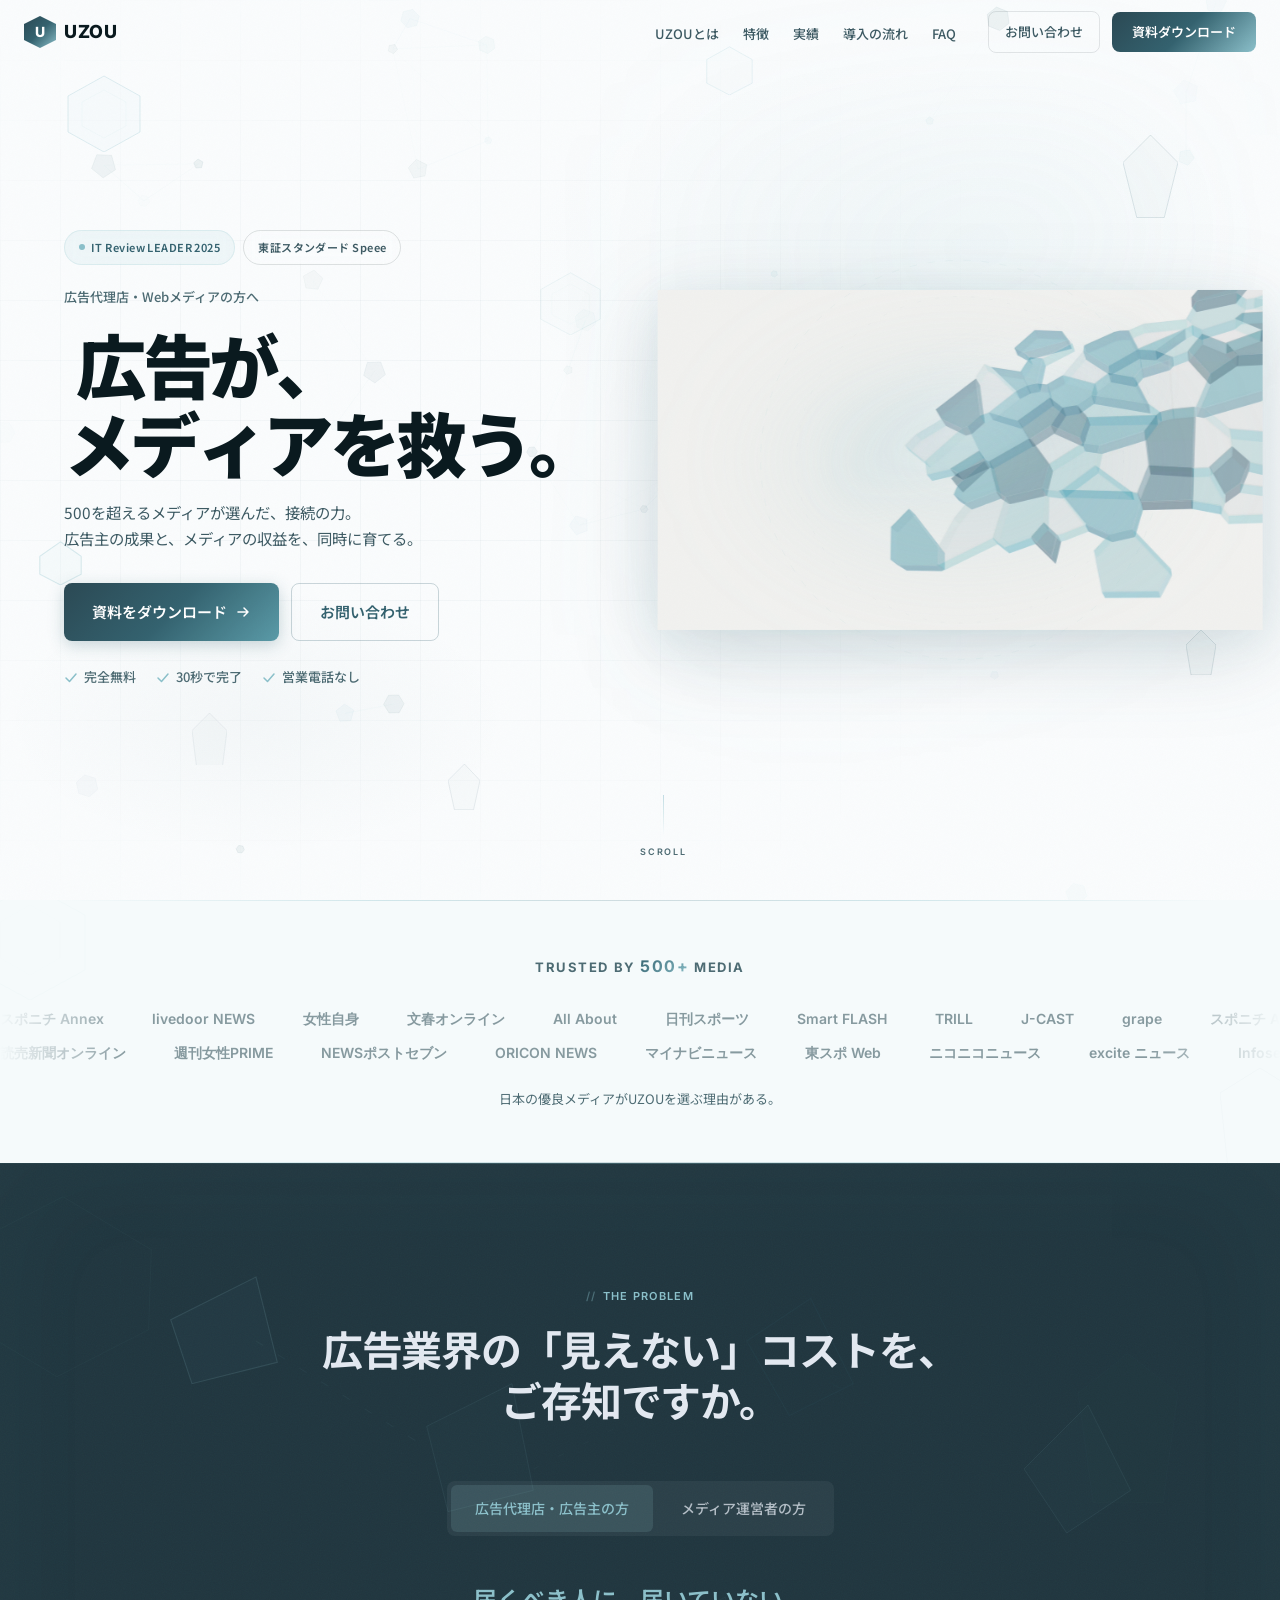
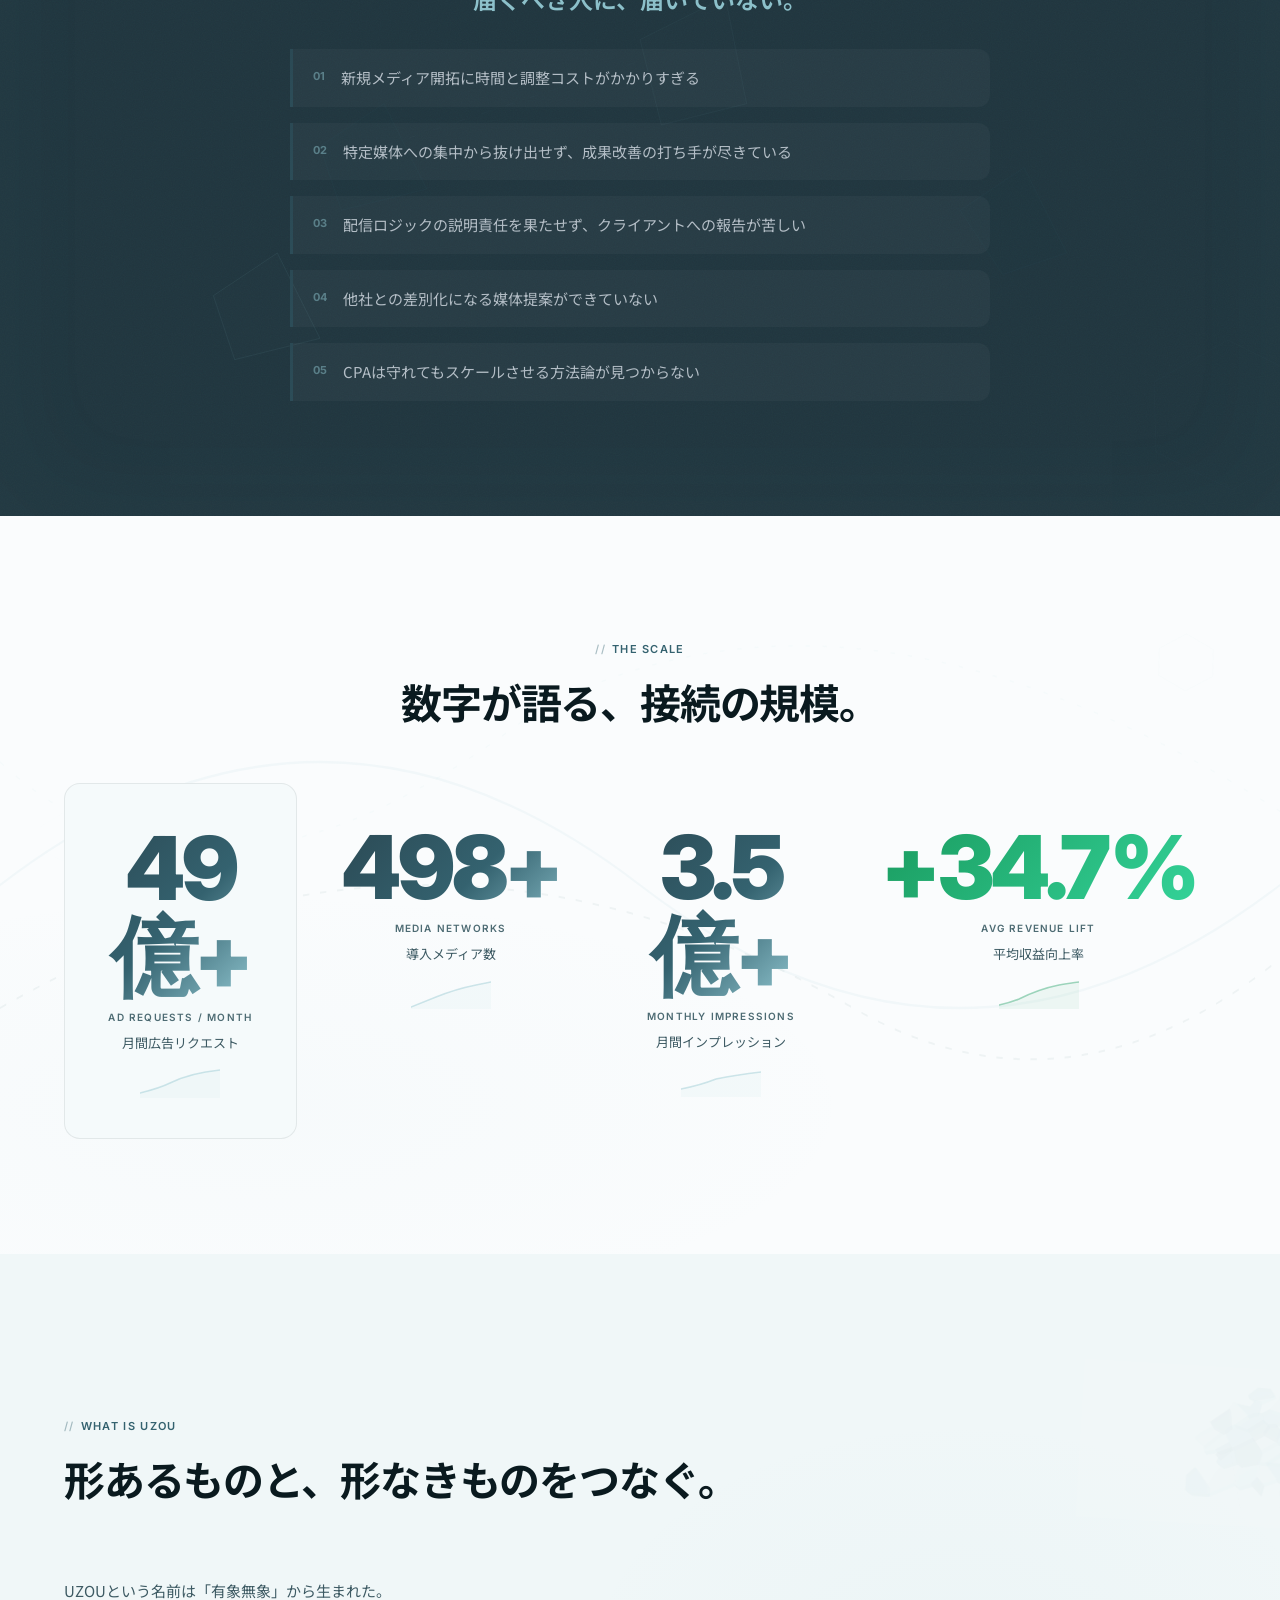
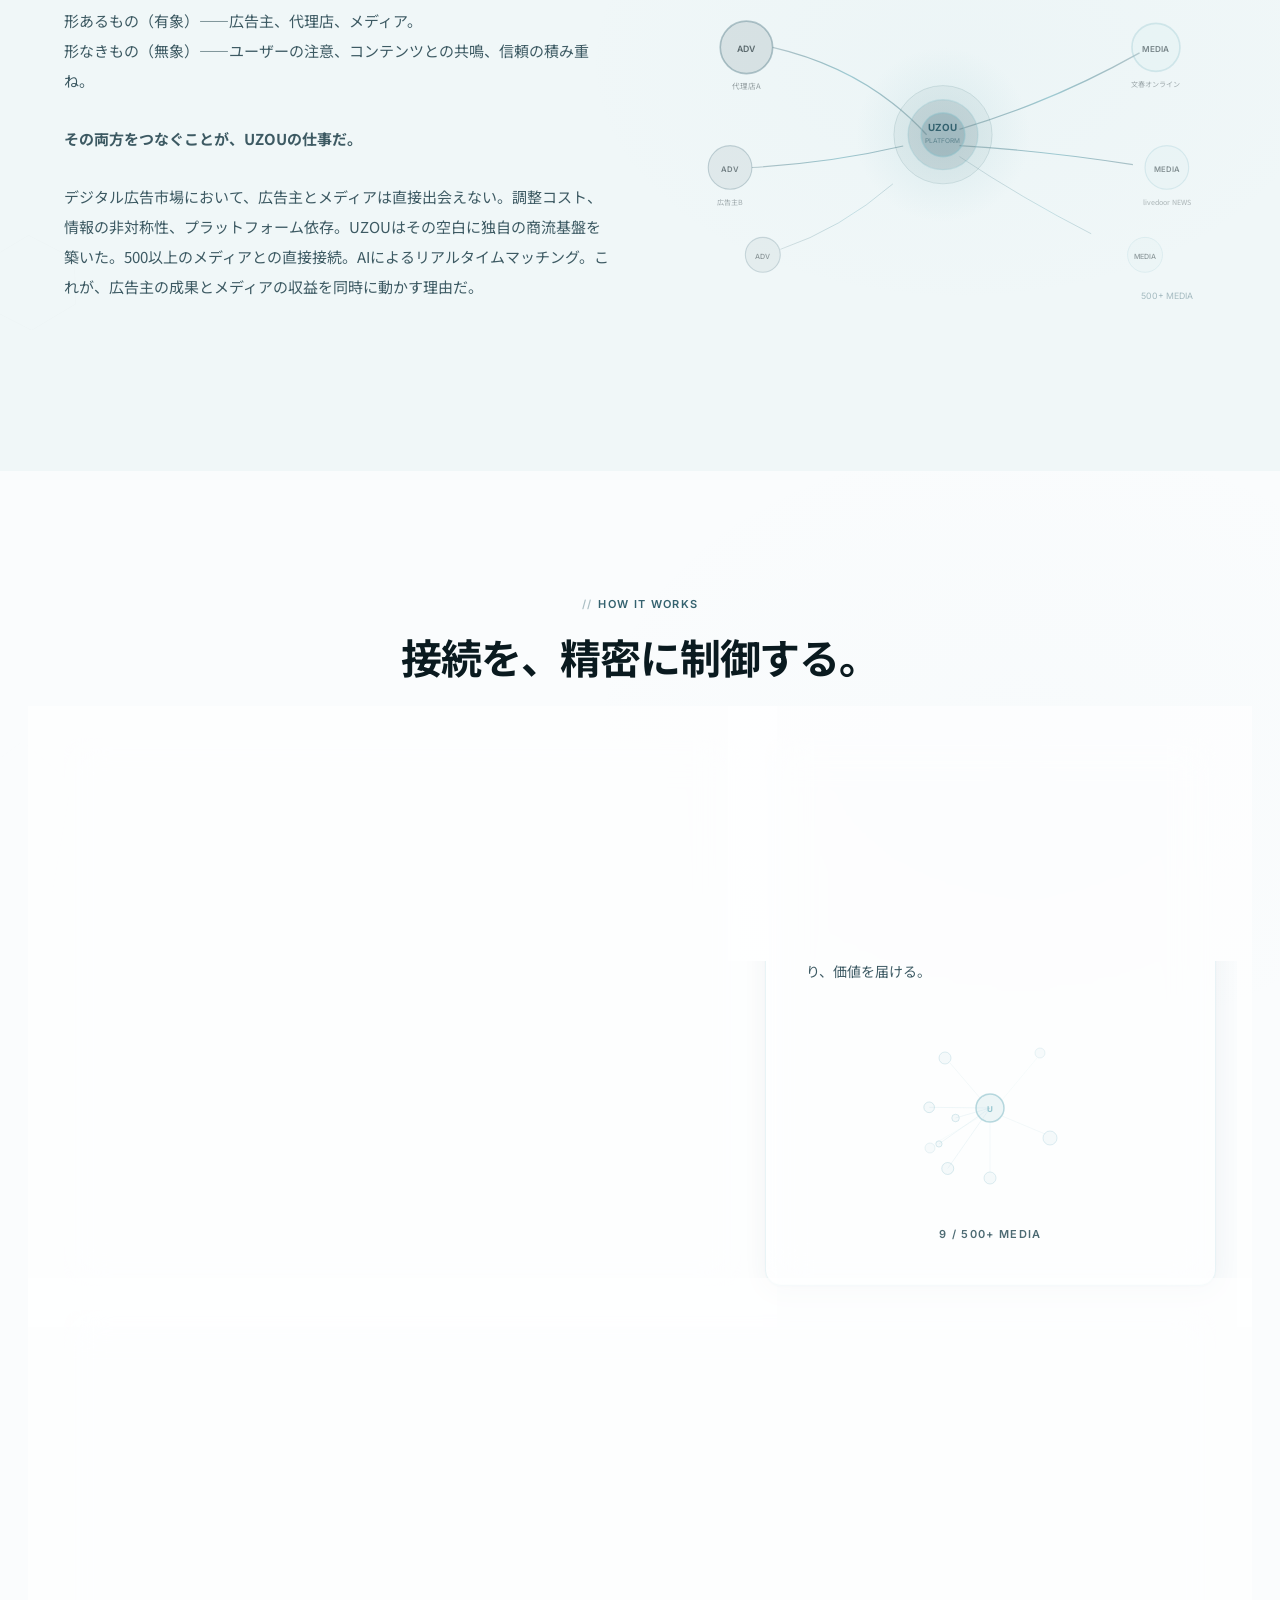
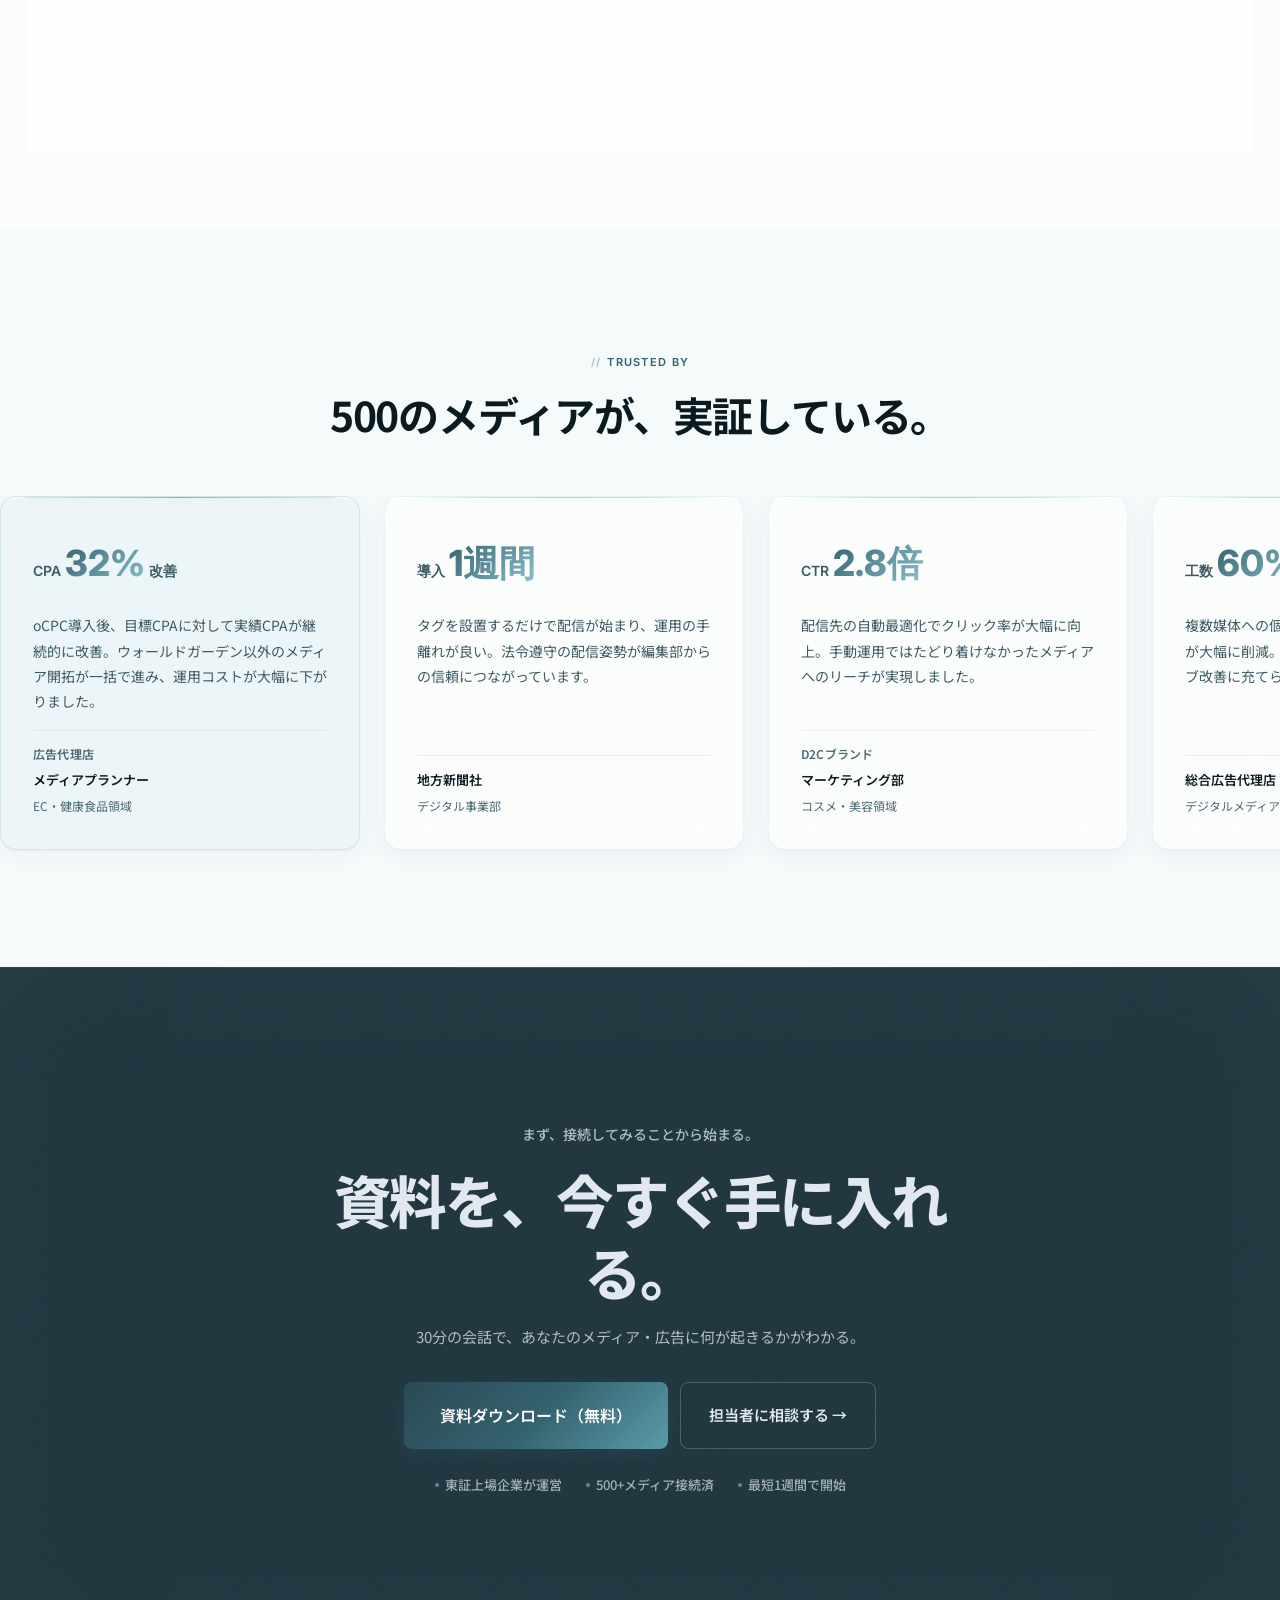
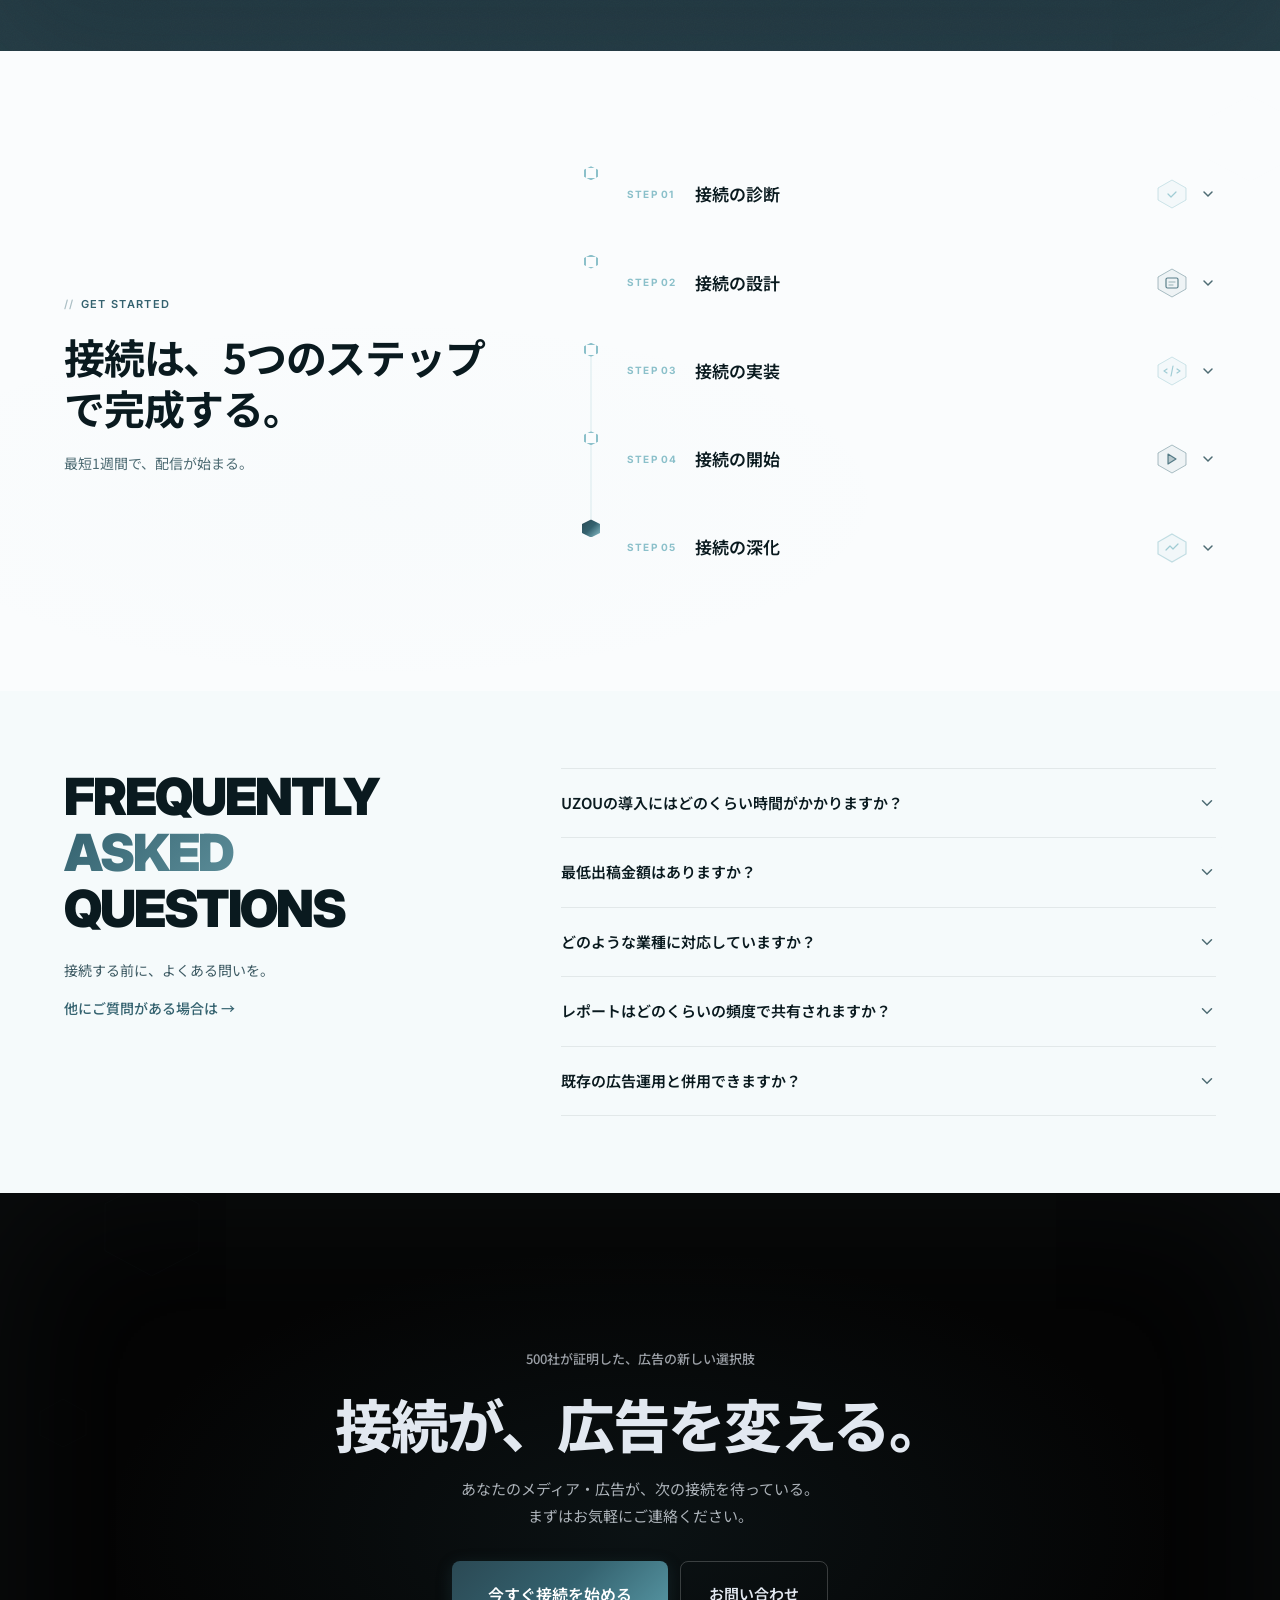
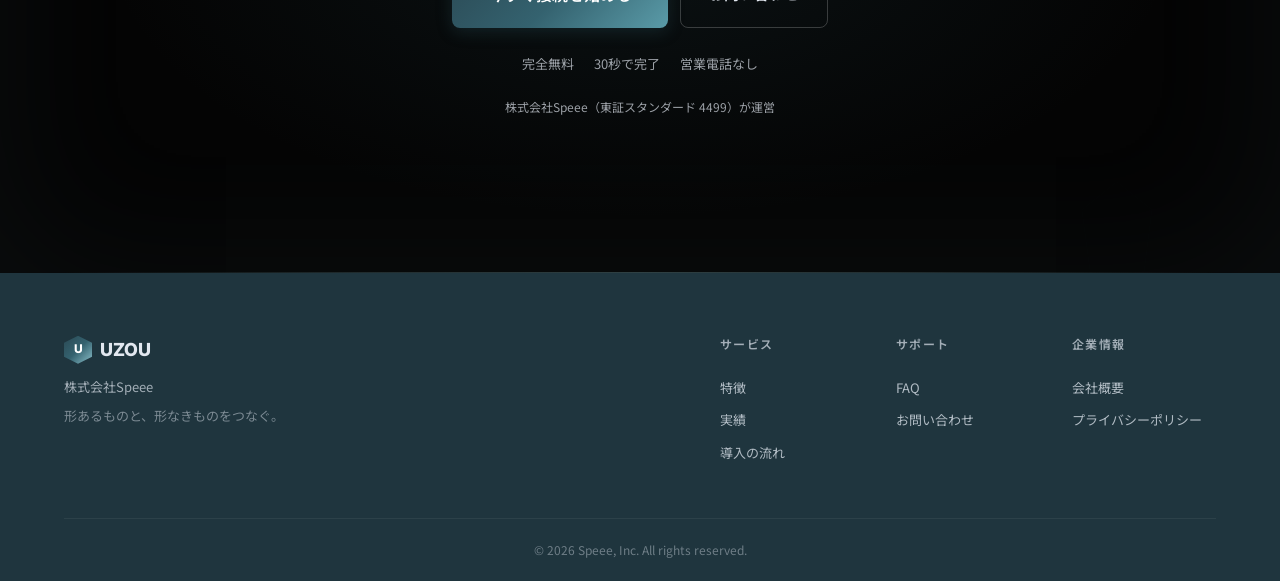
==== commit 19373c90: "ビジュアル品質強化: 光と質感のレイヤー追加 - ノイズテクスチャオーバーレイ（全体に有機的な質感） - Glass-cardプリズム光屈折エフェクト（ホバー時） - Hero結晶プリズム光アニメーシ" ====
--- a/index.html
+++ b/index.html
@@ -220,6 +220,7 @@
     <div class="hero__visual" aria-hidden="true">
       <img src="assets/crystal-cluster.png" alt="" class="hero__crystal"
            loading="eager" width="720" height="480">
+      <div class="hero__crystal-prism"></div>
       <div class="hero__crystal-glow"></div>
       <!-- 結晶周囲の装飾リング -->
       <svg class="hero__crystal-ring" viewBox="0 0 500 500" fill="none">
@@ -1121,6 +1122,8 @@
   </div>
 </footer>
 
+<!-- 全体ノイズテクスチャ（有機的な質感） -->
+<div class="noise-overlay" aria-hidden="true"></div>
 <script src="script.js"></script>
 </body>
 </html>
--- a/style.css
+++ b/style.css
@@ -20,8 +20,8 @@
   --bg-tint:    #F0F7F8;
 
   --t1-dark: #e2e8f0;
-  --t2-dark: rgba(226, 232, 240, 0.60);
-  --t3-dark: rgba(226, 232, 240, 0.55);
+  --t2-dark: rgba(226, 232, 240, 0.75);
+  --t3-dark: rgba(226, 232, 240, 0.68);
 
   --t1-light: #0a1a1f;
   --t2-light: #3d5a63;
@@ -89,6 +89,20 @@
 }
 
 /* =============================================
+   Part 1.5: ノイズテクスチャ（有機的な質感）
+   ============================================= */
+.noise-overlay {
+  position: fixed; inset: 0;
+  width: 100%; height: 100%;
+  pointer-events: none;
+  z-index: 9999;
+  opacity: 0.025;
+  background: url("data:image/svg+xml,%3Csvg viewBox='0 0 512 512' xmlns='http://www.w3.org/2000/svg'%3E%3Cfilter id='n'%3E%3CfeTurbulence type='fractalNoise' baseFrequency='0.65' numOctaves='4' stitchTiles='stitch'/%3E%3C/filter%3E%3Crect width='100%25' height='100%25' filter='url(%23n)' opacity='1'/%3E%3C/svg%3E");
+  background-size: 256px;
+  mix-blend-mode: multiply;
+}
+
+/* =============================================
    Part 2: リセット & ベース
    ============================================= */
 *, *::before, *::after { box-sizing: border-box; margin: 0; padding: 0; }
@@ -97,6 +111,17 @@
   scroll-behavior: smooth;
   -webkit-text-size-adjust: 100%;
   text-size-adjust: 100%;
+  scrollbar-width: thin;
+  scrollbar-color: rgba(139,192,202,0.3) transparent;
+}
+::-webkit-scrollbar { width: 6px; }
+::-webkit-scrollbar-track { background: transparent; }
+::-webkit-scrollbar-thumb { background: rgba(139,192,202,0.3); border-radius: 3px; }
+::-webkit-scrollbar-thumb:hover { background: rgba(139,192,202,0.5); }
+
+::selection {
+  background: rgba(139, 192, 202, 0.25);
+  color: var(--t1-light);
 }
 
 body {
@@ -108,14 +133,16 @@
   -webkit-font-smoothing: antialiased;
   -moz-osx-font-smoothing: grayscale;
   overflow-x: hidden;
-  cursor: none;
-}
+}
+body.has-custom-cursor { cursor: none; }
 
 img { max-width: 100%; height: auto; display: block; }
-a { color: inherit; text-decoration: none; cursor: none; }
+a { color: inherit; text-decoration: none; }
+body.has-custom-cursor a { cursor: none; }
 ul, ol { list-style: none; }
-button { cursor: none; background: none; border: none; font: inherit; color: inherit; }
-details summary { cursor: none; }
+button { background: none; border: none; font: inherit; color: inherit; }
+body.has-custom-cursor button { cursor: none; }
+details summary { }
 details summary::-webkit-details-marker { display: none; }
 details > summary { list-style: none; }
 
@@ -218,7 +245,7 @@
 }
 
 :focus-visible {
-  outline: 2px solid var(--c-light);
+  outline: 2px solid var(--c-primary);
   outline-offset: 2px;
 }
 
@@ -249,7 +276,7 @@
 }
 
 .btn--primary {
-  background: var(--crystal-grad);
+  background: linear-gradient(135deg, #2B4954, #34626F, #5A9BA8);
   color: white;
   border: none;
   box-shadow: 0 4px 16px rgba(52, 98, 111, 0.25);
@@ -264,7 +291,15 @@
   content: '';
   position: absolute; top: 0; left: -100%;
   width: 100%; height: 100%;
-  background: linear-gradient(105deg, transparent 30%, rgba(255,255,255,0.35) 50%, transparent 70%);
+  background: linear-gradient(
+    105deg,
+    transparent 20%,
+    rgba(255,255,255,0.1) 35%,
+    rgba(255,255,255,0.4) 48%,
+    rgba(180,220,240,0.3) 52%,
+    rgba(255,255,255,0.1) 65%,
+    transparent 80%
+  );
   transition: left 0.6s var(--ease-out-expo);
 }
 .btn--shimmer:hover::before { left: 100%; }
@@ -301,8 +336,10 @@
   border: 1px solid var(--glass-border);
   border-radius: var(--r-card);
   position: relative;
-  box-shadow: 0 4px 24px rgba(43, 73, 84, 0.04),
-              0 1px 2px rgba(43, 73, 84, 0.02);
+  box-shadow: 0 4px 24px rgba(43, 73, 84, 0.06),
+              0 1px 2px rgba(43, 73, 84, 0.03),
+              inset 0 1px 0 rgba(255, 255, 255, 0.7),
+              inset 0 -1px 0 rgba(139, 192, 202, 0.04);
   transition: transform var(--dur-normal) var(--ease-hover),
               box-shadow var(--dur-normal) var(--ease-hover),
               border-color var(--dur-normal) var(--ease-hover);
@@ -310,7 +347,7 @@
 .glass-card::before {
   content: '';
   position: absolute; top: 0; left: 24px; right: 24px;
-  height: 2px;
+  height: 1px;
   background: linear-gradient(90deg,
     transparent,
     rgba(139, 192, 202, 0.5),
@@ -318,13 +355,41 @@
     rgba(139, 192, 202, 0.5),
     transparent
   );
+  filter: blur(0.5px);
+  box-shadow: 0 0 8px rgba(139, 192, 202, 0.3);
   border-radius: 2px;
+}
+/* プリズム光の屈折エフェクト */
+.glass-card::after {
+  content: '';
+  position: absolute; top: -1px; right: 20%;
+  width: 60%; height: 2px;
+  background: linear-gradient(90deg,
+    transparent 0%,
+    rgba(139,192,202,0.0) 10%,
+    rgba(139,192,202,0.15) 25%,
+    rgba(180,220,230,0.25) 40%,
+    rgba(255,255,255,0.3) 50%,
+    rgba(180,220,230,0.25) 60%,
+    rgba(139,192,202,0.15) 75%,
+    rgba(139,192,202,0.0) 90%,
+    transparent 100%
+  );
+  filter: blur(1px);
+  pointer-events: none;
+  border-radius: 2px;
+  opacity: 0;
+  transition: opacity var(--dur-normal) var(--ease-hover);
+}
+.glass-card:hover::after {
+  opacity: 1;
 }
 .glass-card:hover {
   transform: translateY(-6px);
   border-color: rgba(139, 192, 202, 0.35);
-  box-shadow: 0 20px 60px rgba(43, 73, 84, 0.10),
-              0 4px 12px rgba(139, 192, 202, 0.06);
+  box-shadow: 0 20px 60px rgba(43, 73, 84, 0.12),
+              0 8px 20px rgba(139, 192, 202, 0.08),
+              inset 0 1px 0 rgba(255, 255, 255, 0.8);
 }
 
 /* =============================================
@@ -340,7 +405,8 @@
   background: rgba(255, 255, 255, 0.85);
   backdrop-filter: blur(20px);
   -webkit-backdrop-filter: blur(20px);
-  border-bottom: 1px solid rgba(10, 26, 31, 0.06);
+  border-bottom: 1px solid rgba(10, 26, 31, 0.10);
+  box-shadow: 0 1px 8px rgba(43, 73, 84, 0.06);
 }
 .header.is-dark {
   background: rgba(31, 53, 62, 0.9);
@@ -365,7 +431,7 @@
   color: white;
   font-family: var(--font-display);
   font-size: 14px; font-weight: 800;
-  border-radius: 6px;
+  clip-path: polygon(50% 0%, 100% 25%, 100% 75%, 50% 100%, 0% 75%, 0% 25%);
 }
 .header__logo-text {
   font-family: var(--font-display);
@@ -484,9 +550,27 @@
   padding: 80px 0 60px;
   overflow: hidden;
   background: var(--bg-white);
+  background-image:
+    radial-gradient(ellipse 50% 40% at 70% 30%, rgba(139,192,202,0.04) 0%, transparent 60%),
+    radial-gradient(ellipse 40% 30% at 20% 80%, rgba(52,98,111,0.03) 0%, transparent 50%);
 }
 
 .hero__bg { position: absolute; inset: 0; pointer-events: none; }
+.hero::after {
+  content: '';
+  position: absolute; top: 15%; right: 8%;
+  width: 500px; height: 500px;
+  background: conic-gradient(
+    from 200deg,
+    rgba(139,192,202,0.06),
+    rgba(52,98,111,0.02),
+    rgba(139,192,202,0.08),
+    transparent,
+    rgba(139,192,202,0.04)
+  );
+  filter: blur(80px);
+  pointer-events: none; z-index: 0;
+}
 .hero__grid {
   position: absolute; inset: 0;
   background-image:
@@ -605,7 +689,7 @@
 .hero__sub {
   font-size: clamp(15px, 1.2vw, 18px);
   color: var(--t2-light);
-  line-height: 1.8;
+  line-height: 1.65;
   margin-bottom: 32px;
 }
 
@@ -639,6 +723,30 @@
   33% { transform: scale(1.05) translateY(-12px) rotate(1deg); }
   66% { transform: scale(1.05) translateY(-6px) rotate(-0.5deg); }
 }
+/* 結晶プリズム光の屈折 */
+.hero__crystal-prism {
+  position: absolute;
+  width: 60%; height: 30%;
+  top: 20%; left: 25%;
+  background: linear-gradient(
+    135deg,
+    rgba(139,192,202,0.0) 0%,
+    rgba(139,192,202,0.08) 20%,
+    rgba(180,220,240,0.12) 35%,
+    rgba(255,255,255,0.15) 50%,
+    rgba(180,220,240,0.12) 65%,
+    rgba(139,192,202,0.08) 80%,
+    rgba(139,192,202,0.0) 100%
+  );
+  filter: blur(20px);
+  pointer-events: none;
+  animation: prism-shift 8s ease-in-out infinite;
+  transform: rotate(-15deg);
+}
+@keyframes prism-shift {
+  0%, 100% { opacity: 0.6; transform: rotate(-15deg) translateX(0); }
+  50% { opacity: 1; transform: rotate(-15deg) translateX(30px); }
+}
 .hero__crystal-glow {
   position: absolute;
   width: 90%; height: 90%;
@@ -704,7 +812,7 @@
   content: '';
   position: absolute; left: 0; right: 0;
   height: 1px;
-  background: linear-gradient(90deg, transparent 5%, rgba(139,192,202,0.25) 30%, rgba(52,98,111,0.15) 50%, rgba(139,192,202,0.25) 70%, transparent 95%);
+  background: linear-gradient(90deg, transparent 5%, rgba(139,192,202,0.35) 30%, rgba(52,98,111,0.20) 50%, rgba(139,192,202,0.35) 70%, transparent 95%);
 }
 .trust::before { top: 0; }
 .trust::after { bottom: 0; }
@@ -741,6 +849,7 @@
   width: max-content;
   animation: marquee 40s linear infinite;
 }
+.trust__marquee:hover .trust__track { animation-play-state: paused; }
 .trust__marquee--reverse .trust__track { animation-direction: reverse; animation-duration: 45s; }
 @keyframes marquee {
   0% { transform: translateX(0); }
@@ -764,6 +873,17 @@
   background: var(--c-dark);
   color: var(--t1-dark);
   overflow: hidden;
+  box-shadow: inset 0 0 120px rgba(139, 192, 202, 0.04),
+              inset 0 1px 0 rgba(139, 192, 202, 0.06);
+}
+/* ダーク→ライト遷移: 上部にクリスタルグロー光 */
+.problem::after {
+  content: '';
+  position: absolute; top: 0; left: 10%; right: 10%;
+  height: 1px;
+  background: linear-gradient(90deg, transparent, rgba(139,192,202,0.15) 30%, rgba(139,192,202,0.25) 50%, rgba(139,192,202,0.15) 70%, transparent);
+  pointer-events: none;
+  z-index: 1;
 }
 .problem::before {
   content: '';
@@ -819,7 +939,7 @@
   80% { opacity: 0.2; }
 }
 
-.problem__header { text-align: center; margin-bottom: 48px; }
+.problem__header { text-align: center; margin-bottom: 56px; }
 .problem__header .section-tag { color: var(--c-light); }
 
 .problem__tabs {
@@ -885,6 +1005,7 @@
   padding: var(--section-pad-lg) 0;
   background: var(--bg-white);
   overflow: hidden;
+  background-image: radial-gradient(ellipse 80% 50% at 20% 80%, rgba(139,192,202,0.03) 0%, transparent 60%);
 }
 .scale__flow {
   position: absolute; inset: 0;
@@ -912,21 +1033,22 @@
 .scale__number {
   display: block;
   font-family: var(--font-display);
-  font-size: clamp(40px, 5vw, 64px);
+  font-size: clamp(52px, 7vw, 88px);
   font-weight: 900;
   letter-spacing: -0.04em;
   line-height: 1;
-  background: linear-gradient(135deg, #34626F 0%, #8BC0CA 40%, #34626F 60%, #8BC0CA 100%);
-  background-size: 200% 100%;
+  background: linear-gradient(135deg, #2B4954 0%, #34626F 25%, #8BC0CA 45%, #b0dce6 50%, #8BC0CA 55%, #34626F 75%, #2B4954 100%);
+  background-size: 300% 100%;
   -webkit-background-clip: text;
   background-clip: text;
   -webkit-text-fill-color: transparent;
   margin-bottom: 8px;
-  animation: number-shimmer 4s ease-in-out infinite;
+  animation: number-shimmer 5s ease-in-out infinite;
 }
 @keyframes number-shimmer {
-  0%, 100% { background-position: 0% 50%; }
+  0% { background-position: 0% 50%; }
   50% { background-position: 100% 50%; }
+  100% { background-position: 0% 50%; }
 }
 .scale__number--accent {
   background: linear-gradient(135deg, #1a9b5f, #34d399);
@@ -963,9 +1085,10 @@
    ============================================= */
 .about {
   position: relative;
-  padding: var(--section-pad-lg) 0;
-  background: var(--bg-surface);
+  padding: var(--section-pad-xl) 0;
+  background: var(--bg-tint);
   overflow: hidden;
+  background-image: radial-gradient(ellipse 50% 50% at 75% 50%, rgba(139,192,202,0.04) 0%, transparent 60%);
 }
 .about__crystal-frag {
   position: absolute;
@@ -985,7 +1108,7 @@
 
 .about__header { margin-bottom: 56px; }
 .about__grid { display: grid; grid-template-columns: 1fr 1fr; gap: 60px; align-items: center; }
-.about__text p { font-size: 15px; line-height: 2; color: var(--t2-light); margin-bottom: 20px; }
+.about__text p { font-size: 15px; line-height: 2; color: var(--t2-light); margin-bottom: 28px; }
 .about__text p:last-child { margin-bottom: 0; }
 .about__highlight { font-size: 18px; font-weight: 700; color: var(--c-primary); }
 
@@ -1060,6 +1183,7 @@
   padding: var(--section-pad-lg) 0;
   background: var(--bg-white);
   overflow: hidden;
+  background-image: radial-gradient(ellipse 60% 40% at 80% 20%, rgba(139,192,202,0.025) 0%, transparent 60%);
 }
 .features__decos { position: absolute; inset: 0; pointer-events: none; }
 .features__deco { position: absolute; }
@@ -1091,8 +1215,9 @@
   line-height: 1;
 }
 .features__card-title {
-  font-size: var(--fs-h3); font-weight: var(--fw-h3);
+  font-size: clamp(20px, 2.2vw, 28px); font-weight: 700;
   line-height: var(--lh-heading);
+  letter-spacing: -0.02em;
   margin-bottom: 12px;
   color: var(--t1-light);
 }
@@ -1198,7 +1323,7 @@
 .voices__deco--1 { top: 10%; right: -15px; width: 70px; opacity: 0.3; animation: crystal-float-gentle 18s ease-in-out infinite; }
 .voices__deco--2 { bottom: 15%; left: -10px; width: 50px; opacity: 0.2; animation: crystal-float-gentle 22s ease-in-out infinite reverse; }
 
-.voices__header { text-align: center; margin-bottom: 48px; }
+.voices__header { text-align: center; margin-bottom: 56px; }
 
 .voices__carousel {
   overflow-x: auto;
@@ -1226,6 +1351,20 @@
 .voices__card--featured::before {
   background: linear-gradient(90deg, rgba(139,192,202,0.3), rgba(52,98,111,0.5), rgba(139,192,202,0.3));
 }
+/* featuredカードはglass-card::afterを上書き */
+.voices__card--featured.glass-card::after {
+  top: auto;
+}
+/* 結晶コーナーフレーム */
+.voices__card--featured::after {
+  content: '';
+  position: absolute; bottom: 0; right: 0;
+  width: 40px; height: 40px;
+  border-right: 2px solid rgba(139, 192, 202, 0.2);
+  border-bottom: 2px solid rgba(139, 192, 202, 0.2);
+  border-radius: 0 0 var(--r-card) 0;
+  pointer-events: none;
+}
 
 .voices__metric {
   font-family: var(--font-display);
@@ -1261,6 +1400,16 @@
   color: var(--t1-dark);
   overflow: hidden;
   text-align: center;
+  box-shadow: inset 0 0 120px rgba(139, 192, 202, 0.05),
+              inset 0 1px 0 rgba(139, 192, 202, 0.06);
+}
+.cta-mid::after {
+  content: '';
+  position: absolute; top: 0; left: 10%; right: 10%;
+  height: 1px;
+  background: linear-gradient(90deg, transparent, rgba(139,192,202,0.15) 30%, rgba(139,192,202,0.25) 50%, rgba(139,192,202,0.15) 70%, transparent);
+  pointer-events: none;
+  z-index: 1;
 }
 .cta-mid::before {
   content: '';
@@ -1320,6 +1469,7 @@
   background: var(--bg-white);
   position: relative;
   overflow: hidden;
+  background-image: radial-gradient(ellipse 70% 50% at 30% 70%, rgba(139,192,202,0.02) 0%, transparent 60%);
 }
 .flow__decos { position: absolute; inset: 0; pointer-events: none; }
 .flow__deco { position: absolute; }
@@ -1335,15 +1485,15 @@
 .flow__step { display: flex; gap: 24px; position: relative; }
 .flow__indicator { display: flex; flex-direction: column; align-items: center; flex-shrink: 0; width: 24px; }
 .flow__dot {
-  width: 12px; height: 12px;
+  width: 14px; height: 14px;
   border: 2px solid var(--c-light);
-  border-radius: 50%;
   background: var(--bg-white);
+  clip-path: polygon(50% 0%, 100% 25%, 100% 75%, 50% 100%, 0% 75%, 0% 25%);
   position: relative; z-index: 1;
   transition: all var(--dur-normal) var(--ease-hover);
 }
 .flow__dot--final {
-  width: 16px; height: 16px;
+  width: 18px; height: 18px;
   background: var(--crystal-grad);
   border: none;
 }
@@ -1421,7 +1571,7 @@
    Part 18: FAQ
    ============================================= */
 .faq {
-  padding: var(--section-pad-lg) 0;
+  padding: var(--section-pad-md) 0;
   background: var(--bg-surface);
   position: relative;
   overflow: hidden;
@@ -1488,6 +1638,7 @@
   color: var(--t1-dark);
   overflow: hidden;
   text-align: center;
+  box-shadow: inset 0 0 160px rgba(139, 192, 202, 0.06);
 }
 .final-cta::before {
   content: '';
@@ -1525,6 +1676,13 @@
 .final-cta__trust { display: flex; justify-content: center; flex-wrap: wrap; gap: 20px; margin-bottom: 20px; }
 .final-cta__trust li { font-size: 13px; color: var(--t3-dark); }
 .final-cta__company { font-size: 12px; color: var(--t3-dark); opacity: 0.7; }
+/* Final CTA → Footer 区切り */
+.final-cta::after {
+  content: '';
+  position: absolute; bottom: 0; left: 0; right: 0;
+  height: 1px; z-index: 2;
+  background: linear-gradient(90deg, transparent 5%, rgba(139,192,202,0.2) 30%, rgba(139,192,202,0.3) 50%, rgba(139,192,202,0.2) 70%, transparent 95%);
+}
 
 /* =============================================
    Part 20: Footer
@@ -1650,7 +1808,7 @@
 
   .scale__grid { grid-template-columns: repeat(2, 1fr); gap: 16px; }
   .scale__item { padding: 24px 12px; }
-  .scale__number { font-size: clamp(32px, 8vw, 48px); }
+  .scale__number { font-size: clamp(36px, 9vw, 56px); }
 
   .voices__card { width: 300px; min-width: 300px; padding: 24px; }
 
@@ -1727,6 +1885,7 @@
   .features__wf-arrow { animation: none !important; }
   .about__data-dot { animation: none !important; }
   .about__pulse-ring { animation: none !important; }
+  .hero__crystal-prism { animation: none !important; }
 
   /* 装飾浮遊アニメ無効 */
   .trust__deco, .problem__deco, .scale__deco, .about__deco,
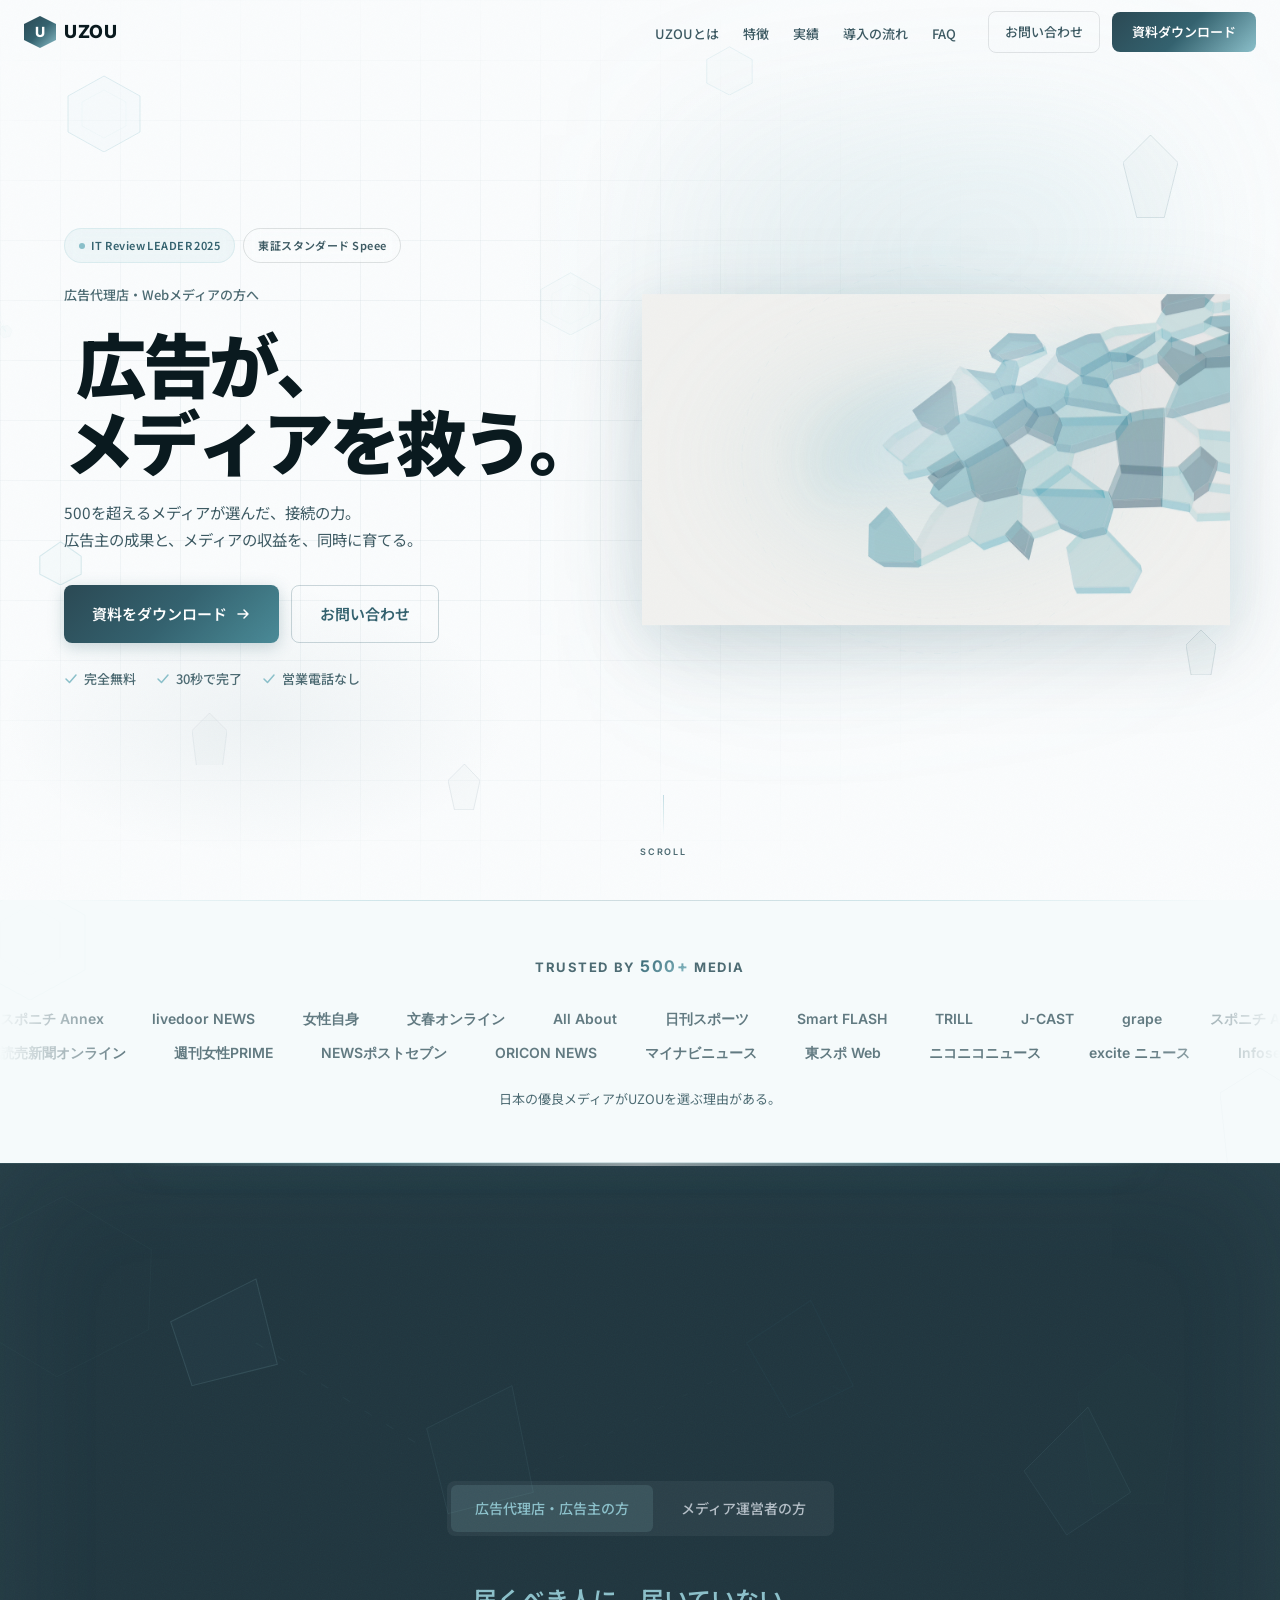
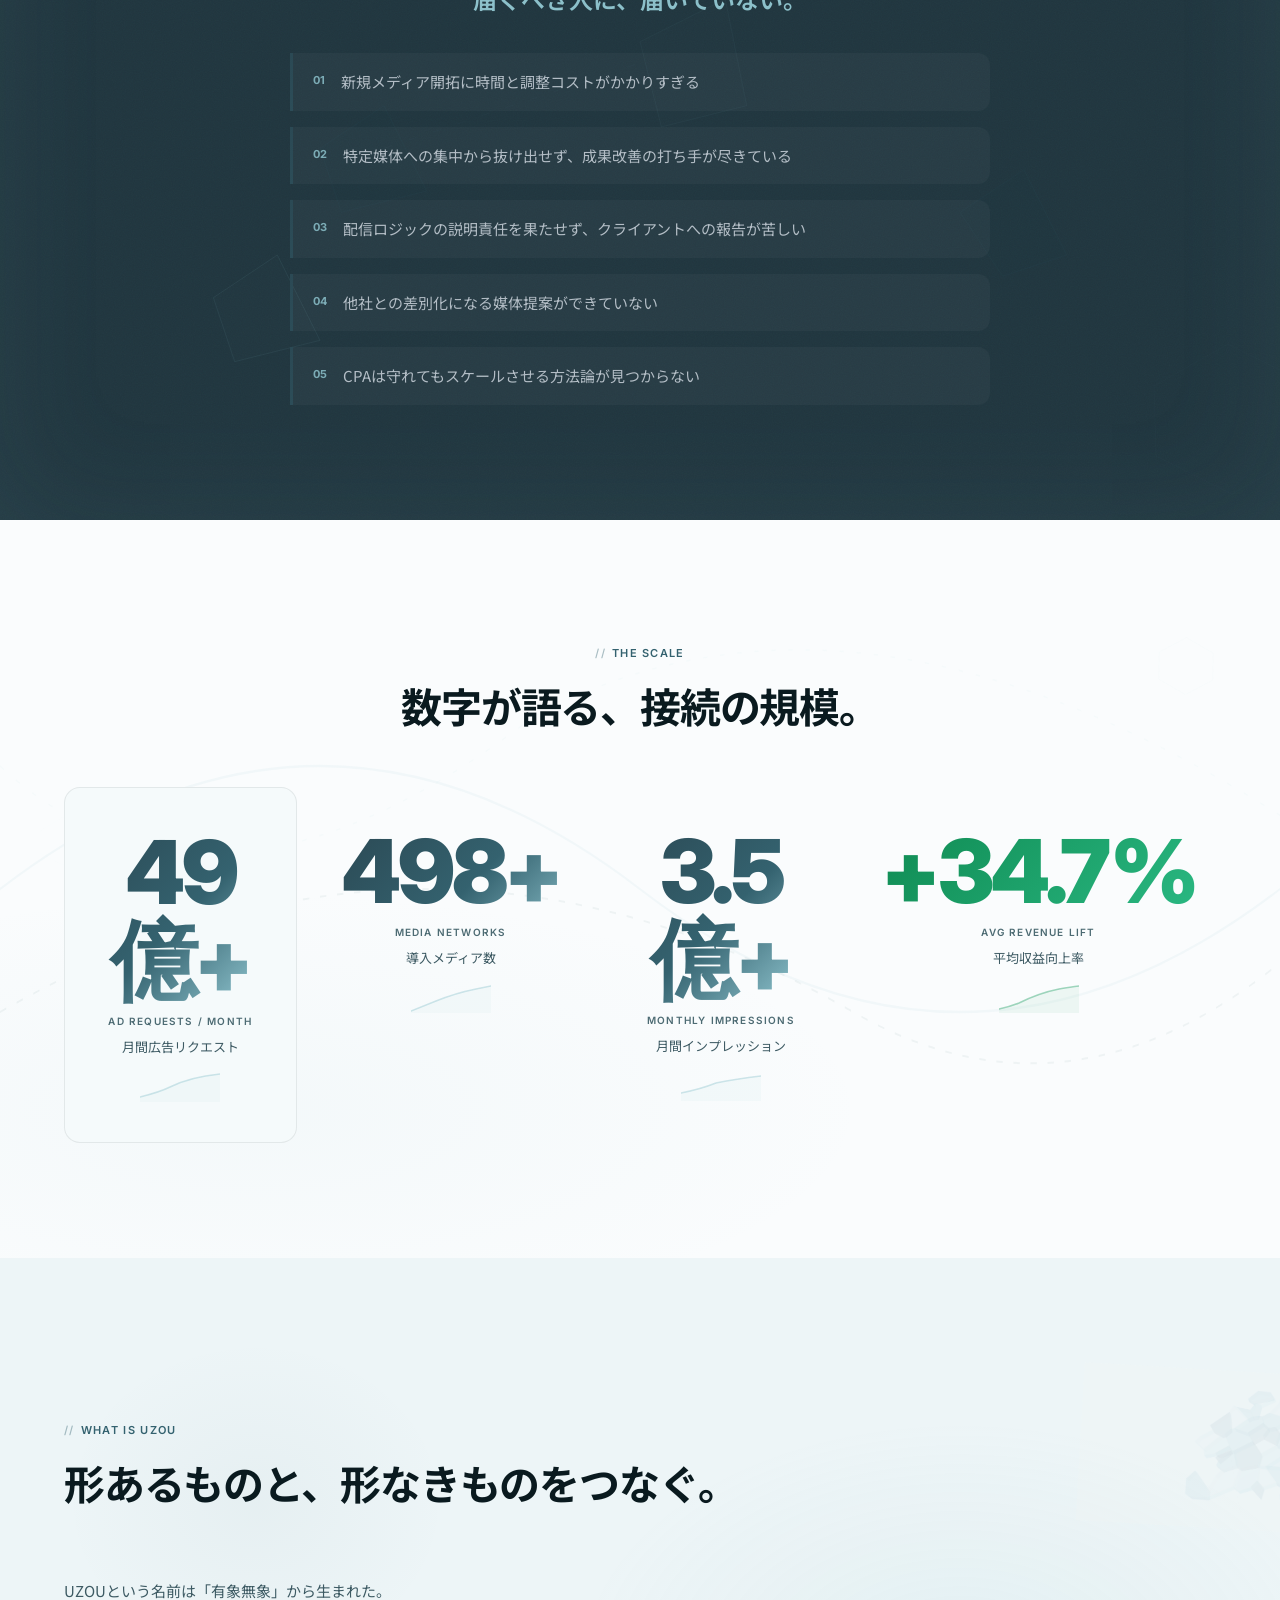
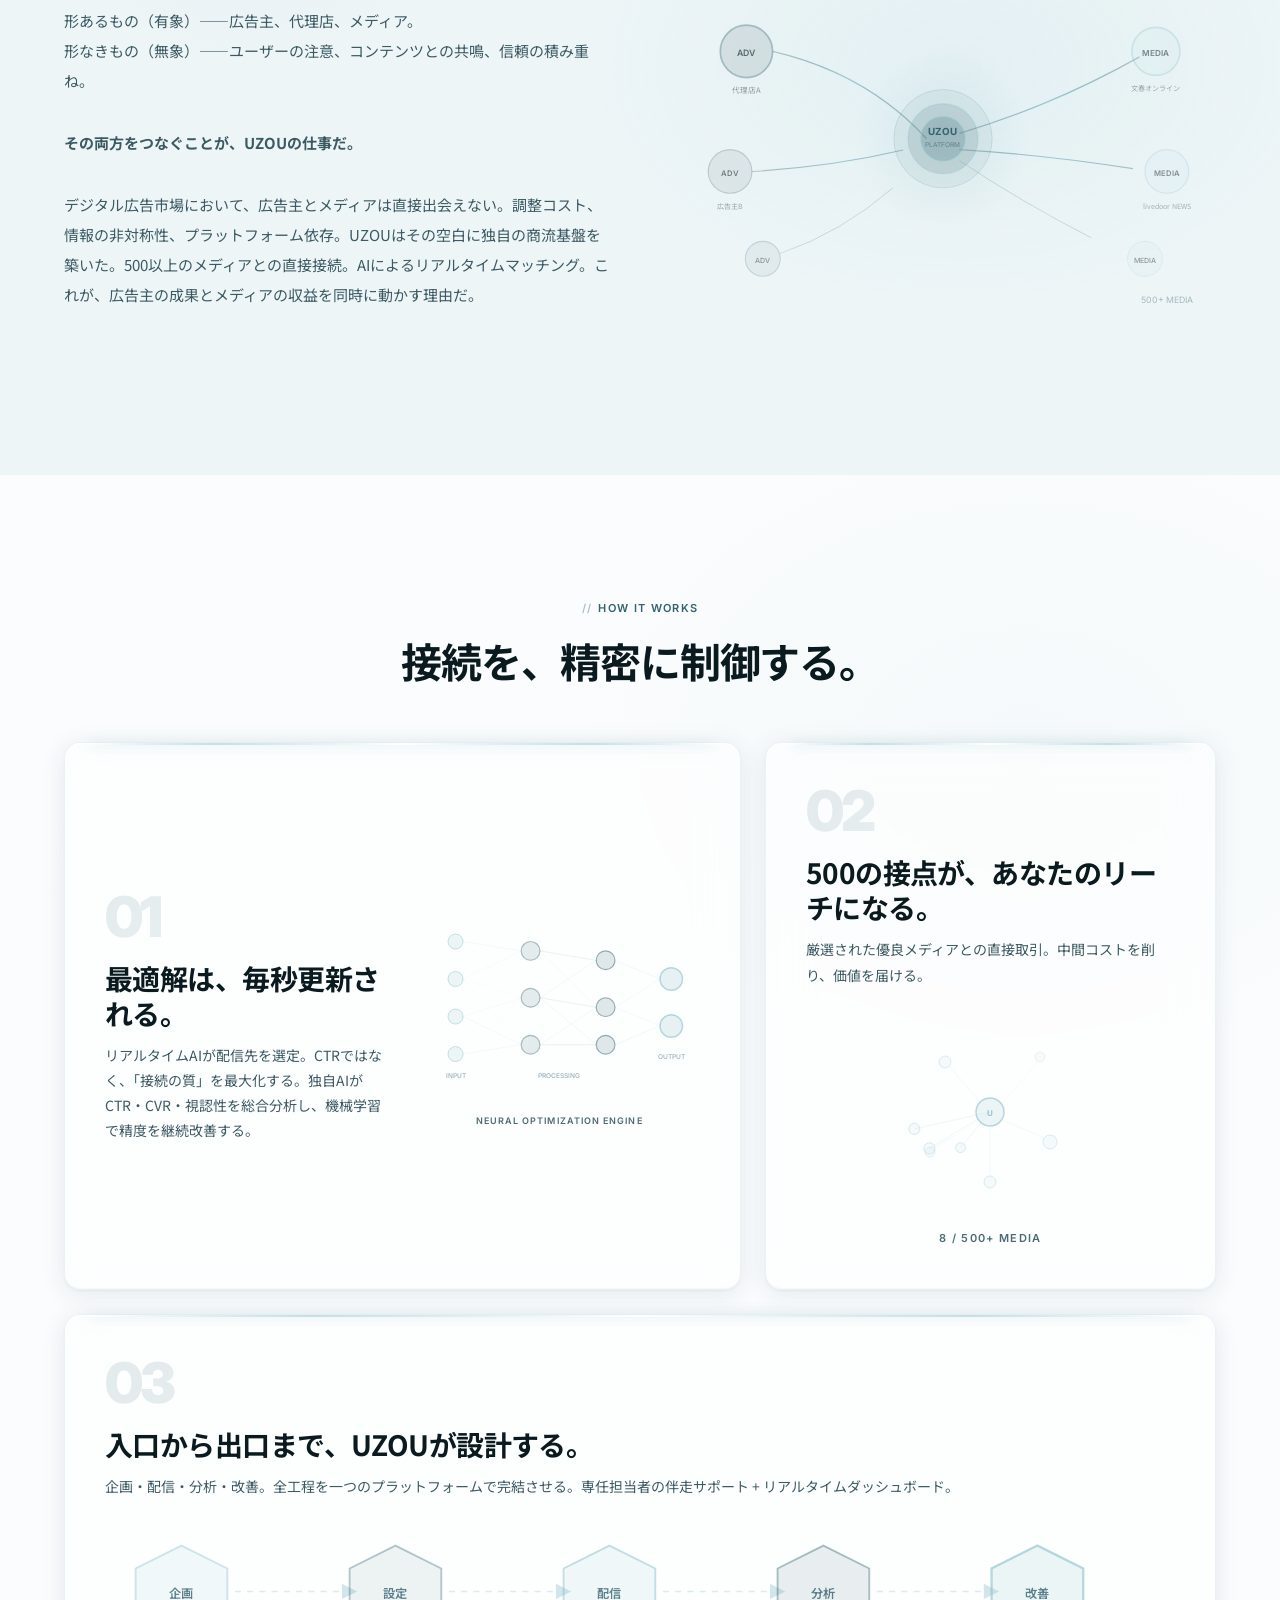
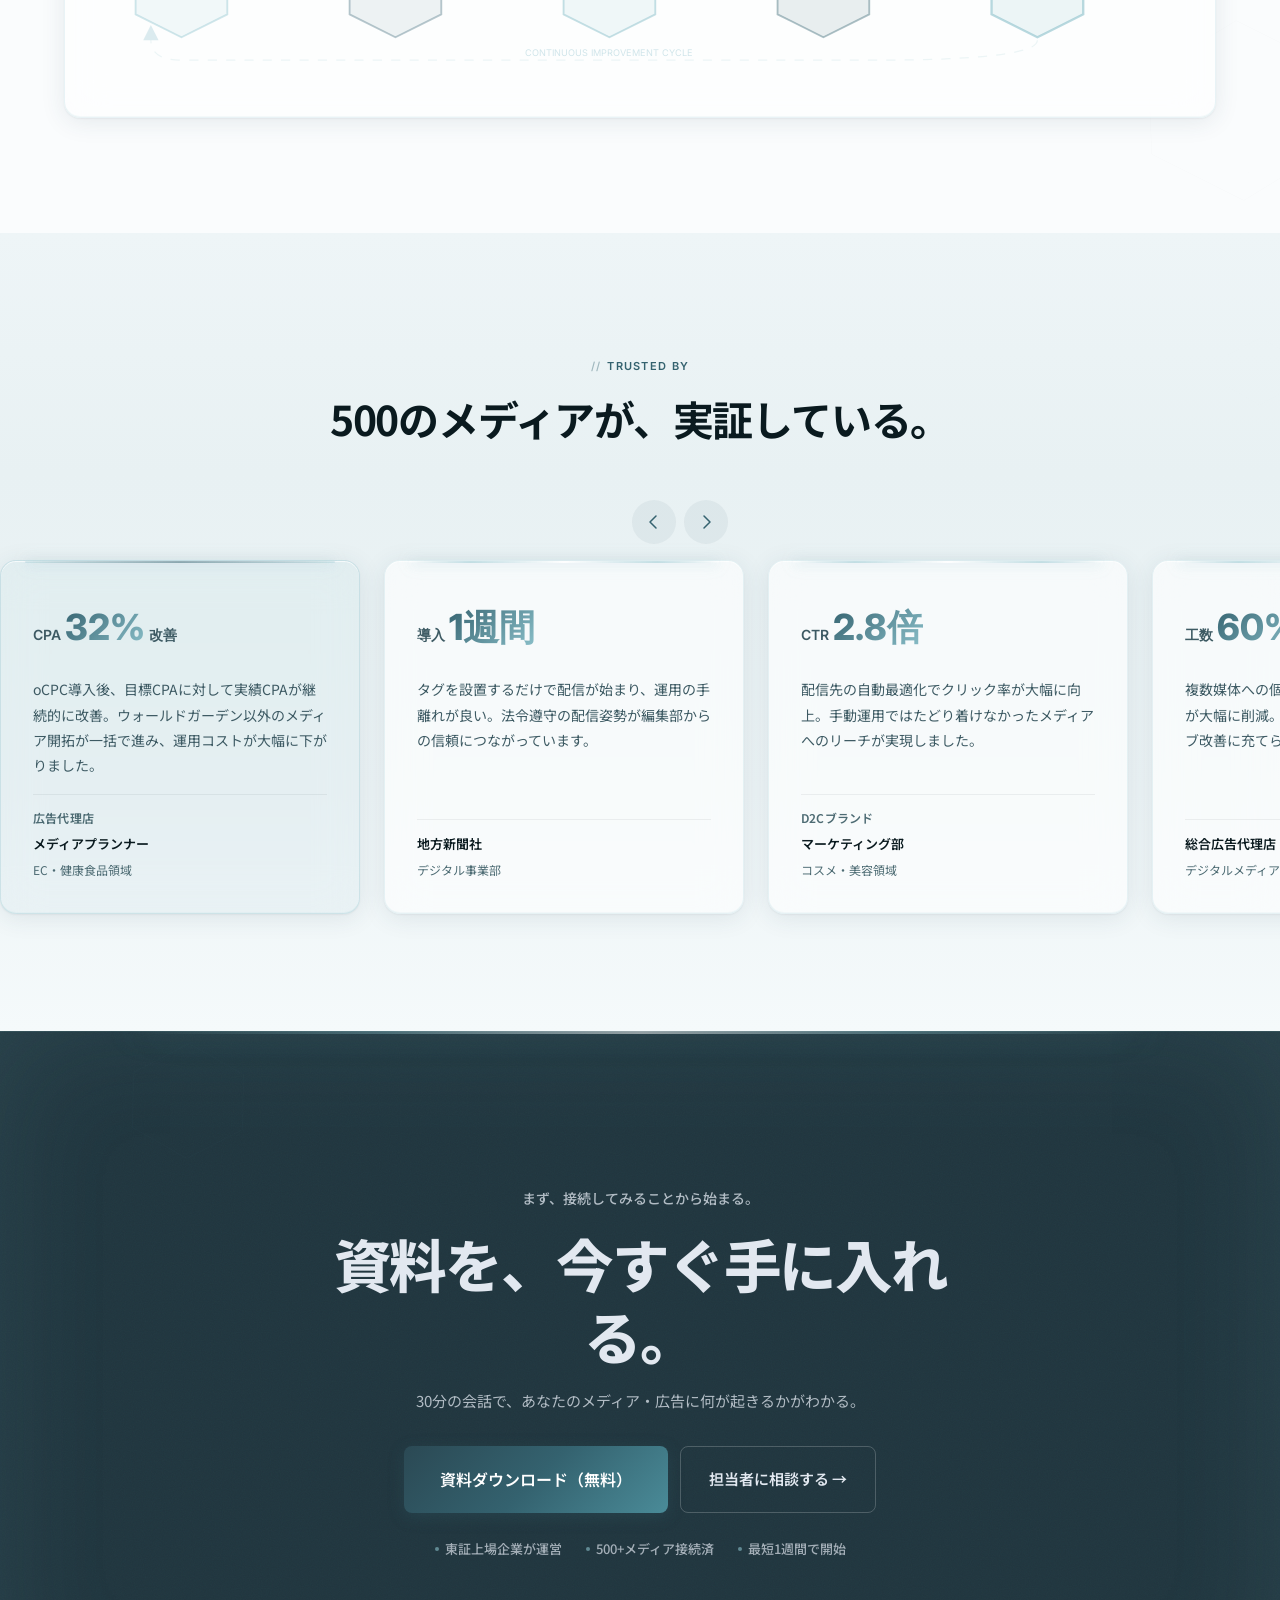
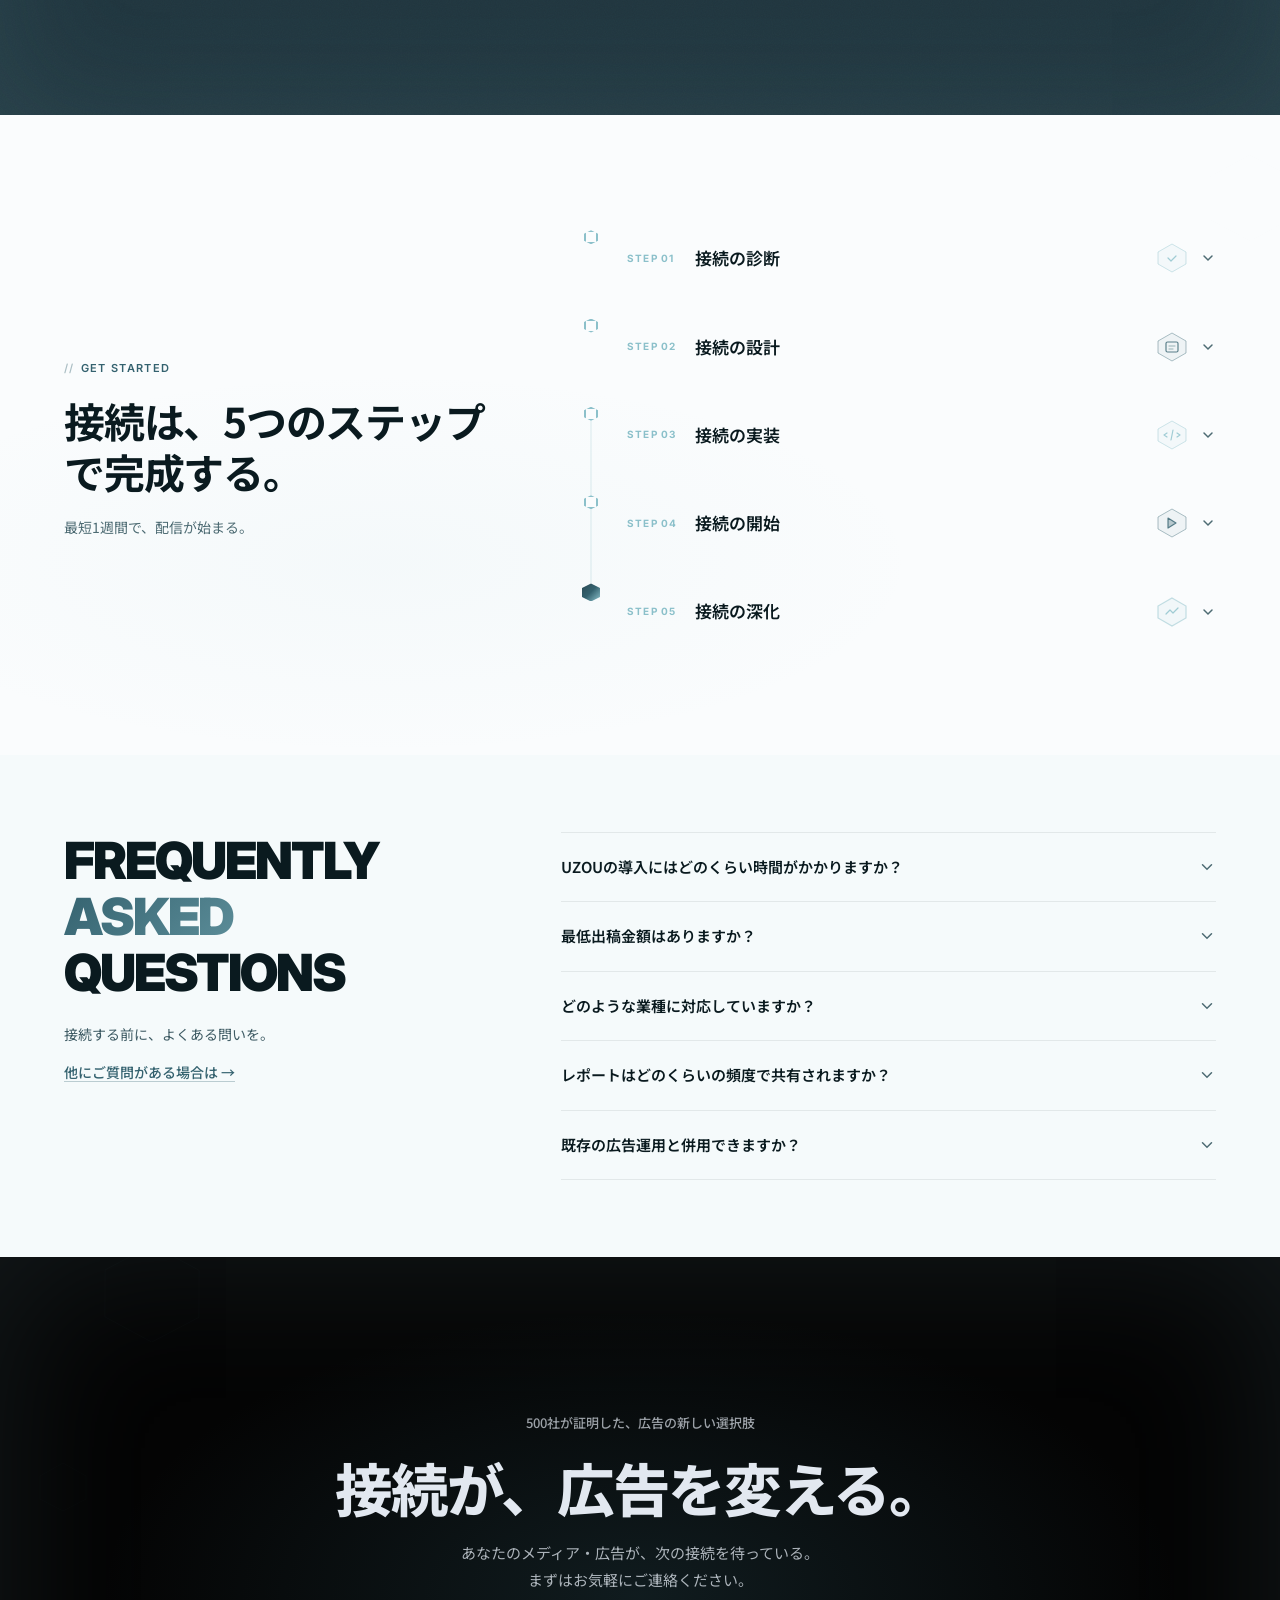
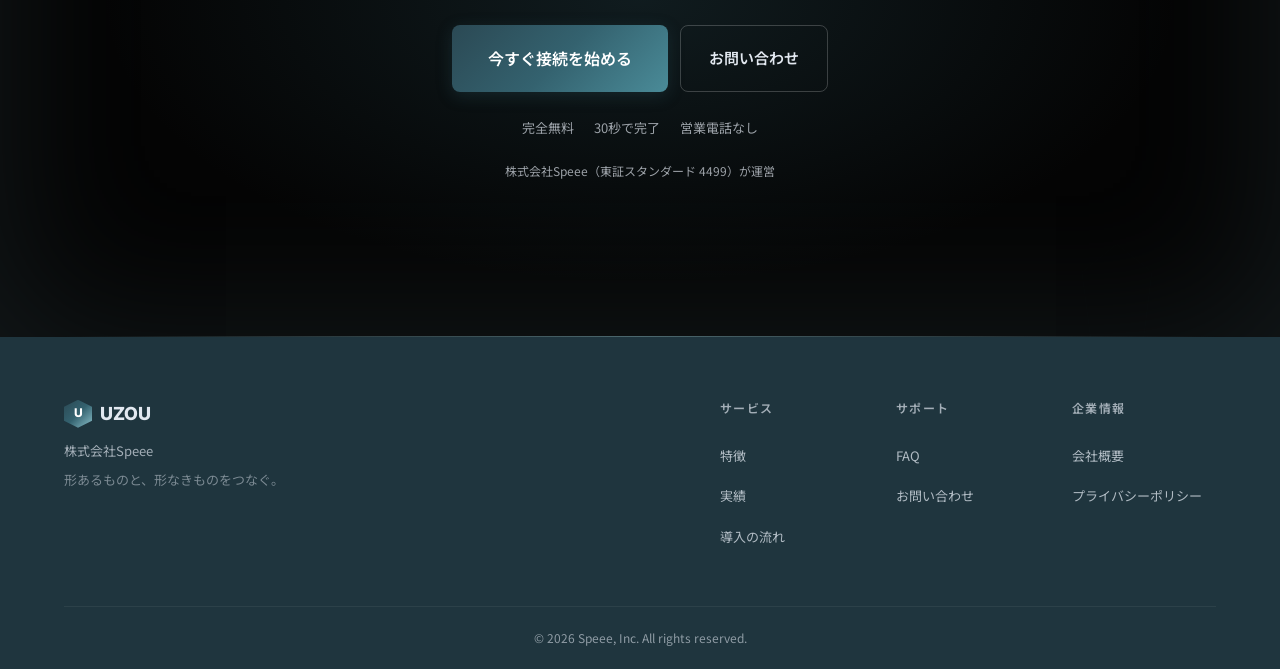
==== commit f9c3fd80: "a11yレビュー不合格修正: カルーセルキーボードナビ・コントラスト・リンク識別改善 Critical修正: - Voicesカルーセルに前/次ボタン追加（キーボード操作対応） - 外部リンクにsr-" ====
--- a/index.html
+++ b/index.html
@@ -351,7 +351,7 @@
     <div class="problem__panel is-active" id="tab-adv" role="tabpanel"
          aria-labelledby="tab-btn-adv" tabindex="0">
       <p class="problem__lead">届くべき人に、届いていない。</p>
-      <ol class="problem__list" data-reveal="stagger">
+      <ol class="problem__list" role="list" data-reveal="stagger">
         <li><span aria-hidden="true">01</span><div>新規メディア開拓に時間と調整コストがかかりすぎる</div></li>
         <li><span aria-hidden="true">02</span><div>特定媒体への集中から抜け出せず、成果改善の打ち手が尽きている</div></li>
         <li><span aria-hidden="true">03</span><div>配信ロジックの説明責任を果たせず、クライアントへの報告が苦しい</div></li>
@@ -363,7 +363,7 @@
     <div class="problem__panel" id="tab-pub" role="tabpanel"
          aria-labelledby="tab-btn-pub" tabindex="0" hidden>
       <p class="problem__lead">収益の天井が、見えない。</p>
-      <ol class="problem__list" data-reveal="stagger">
+      <ol class="problem__list" role="list" data-reveal="stagger">
         <li><span aria-hidden="true">01</span><div>広告収益が頭打ち。次の成長策が見えない</div></li>
         <li><span aria-hidden="true">02</span><div>サードパーティCookie廃止後の収益構造が不安定になっている</div></li>
         <li><span aria-hidden="true">03</span><div>新施策を試したいが、検証できるリソースがない</div></li>
@@ -763,6 +763,14 @@
 
   <!-- 横スクロールカルーセル -->
   <div class="voices__carousel" data-reveal>
+    <div class="voices__nav" aria-label="カルーセル操作">
+      <button class="voices__nav-btn voices__nav-btn--prev" aria-label="前のカードを表示">
+        <svg width="20" height="20" viewBox="0 0 20 20" fill="none" aria-hidden="true"><path d="M12 4l-6 6 6 6" stroke="currentColor" stroke-width="1.5" stroke-linecap="round" stroke-linejoin="round"/></svg>
+      </button>
+      <button class="voices__nav-btn voices__nav-btn--next" aria-label="次のカードを表示">
+        <svg width="20" height="20" viewBox="0 0 20 20" fill="none" aria-hidden="true"><path d="M8 4l6 6-6 6" stroke="currentColor" stroke-width="1.5" stroke-linecap="round" stroke-linejoin="round"/></svg>
+      </button>
+    </div>
     <div class="voices__track">
       <article class="voices__card glass-card">
         <div class="voices__metric">収益 <span>4倍</span></div>
@@ -878,7 +886,7 @@
         <p class="flow__note">最短1週間で、配信が始まる。</p>
       </div>
 
-      <ol class="flow__timeline" aria-label="導入ステップ一覧">
+      <ol class="flow__timeline" role="list" aria-label="導入ステップ一覧">
         <li class="flow__step" data-reveal>
           <div class="flow__indicator" aria-hidden="true">
             <div class="flow__dot"></div>
@@ -1110,8 +1118,8 @@
         <div class="footer__col">
           <h3>企業情報</h3>
           <ul role="list">
-            <li><a href="https://speee.jp/company/" target="_blank" rel="noopener noreferrer">会社概要</a></li>
-            <li><a href="https://speee.jp/privacy/" target="_blank" rel="noopener noreferrer">プライバシーポリシー</a></li>
+            <li><a href="https://speee.jp/company/" target="_blank" rel="noopener noreferrer">会社概要<span class="sr-only">（新しいウィンドウで開く）</span></a></li>
+            <li><a href="https://speee.jp/privacy/" target="_blank" rel="noopener noreferrer">プライバシーポリシー<span class="sr-only">（新しいウィンドウで開く）</span></a></li>
           </ul>
         </div>
       </nav>
--- a/style.css
+++ b/style.css
@@ -276,7 +276,7 @@
 }
 
 .btn--primary {
-  background: linear-gradient(135deg, #2B4954, #34626F, #5A9BA8);
+  background: linear-gradient(135deg, #2B4954, #34626F, #4A8B98);
   color: white;
   border: none;
   box-shadow: 0 4px 16px rgba(52, 98, 111, 0.25);
@@ -336,10 +336,10 @@
   border: 1px solid var(--glass-border);
   border-radius: var(--r-card);
   position: relative;
-  box-shadow: 0 4px 24px rgba(43, 73, 84, 0.06),
-              0 1px 2px rgba(43, 73, 84, 0.03),
+  box-shadow: 0 4px 24px rgba(43, 73, 84, 0.10),
+              0 1px 2px rgba(43, 73, 84, 0.06),
               inset 0 1px 0 rgba(255, 255, 255, 0.7),
-              inset 0 -1px 0 rgba(139, 192, 202, 0.04);
+              inset 0 -1px 0 rgba(139, 192, 202, 0.08);
   transition: transform var(--dur-normal) var(--ease-hover),
               box-shadow var(--dur-normal) var(--ease-hover),
               border-color var(--dur-normal) var(--ease-hover);
@@ -347,16 +347,17 @@
 .glass-card::before {
   content: '';
   position: absolute; top: 0; left: 24px; right: 24px;
-  height: 1px;
+  height: 2px;
   background: linear-gradient(90deg,
     transparent,
-    rgba(139, 192, 202, 0.5),
-    rgba(52, 98, 111, 0.3),
-    rgba(139, 192, 202, 0.5),
+    rgba(139, 192, 202, 0.5) 20%,
+    rgba(255, 255, 255, 0.8) 50%,
+    rgba(139, 192, 202, 0.5) 80%,
     transparent
   );
   filter: blur(0.5px);
-  box-shadow: 0 0 8px rgba(139, 192, 202, 0.3);
+  box-shadow: 0 0 16px rgba(139, 192, 202, 0.4),
+              0 2px 8px rgba(139, 192, 202, 0.2);
   border-radius: 2px;
 }
 /* プリズム光の屈折エフェクト */
@@ -367,11 +368,11 @@
   background: linear-gradient(90deg,
     transparent 0%,
     rgba(139,192,202,0.0) 10%,
-    rgba(139,192,202,0.15) 25%,
-    rgba(180,220,230,0.25) 40%,
-    rgba(255,255,255,0.3) 50%,
-    rgba(180,220,230,0.25) 60%,
-    rgba(139,192,202,0.15) 75%,
+    rgba(139,192,202,0.25) 25%,
+    rgba(180,220,230,0.4) 40%,
+    rgba(255,255,255,0.5) 50%,
+    rgba(180,220,230,0.4) 60%,
+    rgba(139,192,202,0.25) 75%,
     rgba(139,192,202,0.0) 90%,
     transparent 100%
   );
@@ -387,8 +388,8 @@
 .glass-card:hover {
   transform: translateY(-6px);
   border-color: rgba(139, 192, 202, 0.35);
-  box-shadow: 0 20px 60px rgba(43, 73, 84, 0.12),
-              0 8px 20px rgba(139, 192, 202, 0.08),
+  box-shadow: 0 20px 60px rgba(43, 73, 84, 0.18),
+              0 8px 20px rgba(139, 192, 202, 0.15),
               inset 0 1px 0 rgba(255, 255, 255, 0.8);
 }
 
@@ -551,8 +552,8 @@
   overflow: hidden;
   background: var(--bg-white);
   background-image:
-    radial-gradient(ellipse 50% 40% at 70% 30%, rgba(139,192,202,0.04) 0%, transparent 60%),
-    radial-gradient(ellipse 40% 30% at 20% 80%, rgba(52,98,111,0.03) 0%, transparent 50%);
+    radial-gradient(ellipse 50% 40% at 70% 30%, rgba(139,192,202,0.08) 0%, transparent 60%),
+    radial-gradient(ellipse 40% 30% at 20% 80%, rgba(52,98,111,0.06) 0%, transparent 50%);
 }
 
 .hero__bg { position: absolute; inset: 0; pointer-events: none; }
@@ -562,11 +563,11 @@
   width: 500px; height: 500px;
   background: conic-gradient(
     from 200deg,
-    rgba(139,192,202,0.06),
-    rgba(52,98,111,0.02),
-    rgba(139,192,202,0.08),
+    rgba(139,192,202,0.12),
+    rgba(52,98,111,0.05),
+    rgba(139,192,202,0.15),
     transparent,
-    rgba(139,192,202,0.04)
+    rgba(139,192,202,0.08)
   );
   filter: blur(80px);
   pointer-events: none; z-index: 0;
@@ -574,8 +575,8 @@
 .hero__grid {
   position: absolute; inset: 0;
   background-image:
-    linear-gradient(rgba(52,98,111,0.04) 1px, transparent 1px),
-    linear-gradient(90deg, rgba(52,98,111,0.04) 1px, transparent 1px);
+    linear-gradient(rgba(52,98,111,0.06) 1px, transparent 1px),
+    linear-gradient(90deg, rgba(52,98,111,0.06) 1px, transparent 1px);
   background-size: 60px 60px;
   mask-image: radial-gradient(ellipse 80% 80% at 30% 50%, black 20%, transparent 70%);
   -webkit-mask-image: radial-gradient(ellipse 80% 80% at 30% 50%, black 20%, transparent 70%);
@@ -584,7 +585,7 @@
   position: absolute;
   width: 700px; height: 700px;
   border-radius: 50%;
-  background: radial-gradient(circle, rgba(139,192,202,0.12) 0%, rgba(52,98,111,0.04) 40%, transparent 70%);
+  background: radial-gradient(circle, rgba(139,192,202,0.22) 0%, rgba(52,98,111,0.08) 40%, transparent 70%);
   transform: translate(-50%, -50%);
   pointer-events: none;
   opacity: 0;
@@ -627,7 +628,7 @@
   width: min(100% - var(--gutter) * 2, var(--container));
   margin-inline: auto;
   display: grid;
-  grid-template-columns: 50% 50%;
+  grid-template-columns: 1fr 1fr;
   align-items: center;
   gap: 32px;
   position: relative; z-index: 2;
@@ -689,7 +690,7 @@
 .hero__sub {
   font-size: clamp(15px, 1.2vw, 18px);
   color: var(--t2-light);
-  line-height: 1.65;
+  line-height: 1.75;
   margin-bottom: 32px;
 }
 
@@ -731,11 +732,11 @@
   background: linear-gradient(
     135deg,
     rgba(139,192,202,0.0) 0%,
-    rgba(139,192,202,0.08) 20%,
-    rgba(180,220,240,0.12) 35%,
-    rgba(255,255,255,0.15) 50%,
-    rgba(180,220,240,0.12) 65%,
-    rgba(139,192,202,0.08) 80%,
+    rgba(139,192,202,0.15) 20%,
+    rgba(180,220,240,0.25) 35%,
+    rgba(255,255,255,0.35) 50%,
+    rgba(180,220,240,0.25) 65%,
+    rgba(139,192,202,0.15) 80%,
     rgba(139,192,202,0.0) 100%
   );
   filter: blur(20px);
@@ -751,7 +752,7 @@
   position: absolute;
   width: 90%; height: 90%;
   top: 5%; left: 5%;
-  background: radial-gradient(ellipse, rgba(139,192,202,0.2) 0%, transparent 70%);
+  background: radial-gradient(ellipse, rgba(139,192,202,0.3) 0%, transparent 70%);
   filter: blur(50px);
   pointer-events: none;
   animation: glow-pulse 6s ease-in-out infinite;
@@ -860,7 +861,7 @@
   font-size: 14px; font-weight: 600;
   color: var(--t2-light);
   white-space: nowrap;
-  opacity: 0.6;
+  opacity: 0.8;
 }
 .trust__caption { font-size: 13px; color: var(--t3-light); margin-top: 20px; }
 
@@ -873,15 +874,16 @@
   background: var(--c-dark);
   color: var(--t1-dark);
   overflow: hidden;
-  box-shadow: inset 0 0 120px rgba(139, 192, 202, 0.04),
-              inset 0 1px 0 rgba(139, 192, 202, 0.06);
+  box-shadow: inset 0 0 120px rgba(139, 192, 202, 0.08),
+              inset 0 1px 0 rgba(139, 192, 202, 0.12);
 }
 /* ダーク→ライト遷移: 上部にクリスタルグロー光 */
 .problem::after {
   content: '';
   position: absolute; top: 0; left: 10%; right: 10%;
-  height: 1px;
-  background: linear-gradient(90deg, transparent, rgba(139,192,202,0.15) 30%, rgba(139,192,202,0.25) 50%, rgba(139,192,202,0.15) 70%, transparent);
+  height: 3px;
+  background: linear-gradient(90deg, transparent, rgba(139,192,202,0.35) 25%, rgba(255,255,255,0.5) 50%, rgba(139,192,202,0.35) 75%, transparent);
+  box-shadow: 0 0 30px rgba(139,192,202,0.3), 0 0 60px rgba(139,192,202,0.15);
   pointer-events: none;
   z-index: 1;
 }
@@ -968,7 +970,7 @@
   font-size: var(--fs-h3);
   font-weight: var(--fw-h3);
   color: var(--c-light);
-  margin-bottom: 28px;
+  margin-bottom: 32px;
   text-align: center;
 }
 
@@ -992,7 +994,7 @@
   font-family: var(--font-display);
   font-size: 11px; font-weight: 700;
   color: var(--c-light);
-  opacity: 0.5;
+  opacity: 0.85;
   flex-shrink: 0;
   margin-top: 2px;
 }
@@ -1005,7 +1007,7 @@
   padding: var(--section-pad-lg) 0;
   background: var(--bg-white);
   overflow: hidden;
-  background-image: radial-gradient(ellipse 80% 50% at 20% 80%, rgba(139,192,202,0.03) 0%, transparent 60%);
+  background-image: radial-gradient(ellipse 80% 50% at 20% 80%, rgba(139,192,202,0.06) 0%, transparent 60%);
 }
 .scale__flow {
   position: absolute; inset: 0;
@@ -1051,7 +1053,7 @@
   100% { background-position: 0% 50%; }
 }
 .scale__number--accent {
-  background: linear-gradient(135deg, #1a9b5f, #34d399);
+  background: linear-gradient(135deg, #0f8a52, #2ab882);
   -webkit-background-clip: text;
   background-clip: text;
 }
@@ -1086,15 +1088,17 @@
 .about {
   position: relative;
   padding: var(--section-pad-xl) 0;
-  background: var(--bg-tint);
+  background-color: #edf5f7;
   overflow: hidden;
-  background-image: radial-gradient(ellipse 50% 50% at 75% 50%, rgba(139,192,202,0.04) 0%, transparent 60%);
+  background-image:
+    radial-gradient(ellipse 50% 50% at 75% 50%, rgba(139,192,202,0.10) 0%, transparent 60%),
+    radial-gradient(ellipse 30% 40% at 20% 30%, rgba(52,98,111,0.04) 0%, transparent 50%);
 }
 .about__crystal-frag {
   position: absolute;
   top: -60px; right: -80px;
   width: 280px; height: 280px;
-  opacity: 0.06;
+  opacity: 0.12;
   transform: rotate(20deg);
   pointer-events: none;
 }
@@ -1108,7 +1112,7 @@
 
 .about__header { margin-bottom: 56px; }
 .about__grid { display: grid; grid-template-columns: 1fr 1fr; gap: 60px; align-items: center; }
-.about__text p { font-size: 15px; line-height: 2; color: var(--t2-light); margin-bottom: 28px; }
+.about__text p { font-size: 15px; line-height: 2; color: var(--t2-light); margin-bottom: 32px; }
 .about__text p:last-child { margin-bottom: 0; }
 .about__highlight { font-size: 18px; font-weight: 700; color: var(--c-primary); }
 
@@ -1183,7 +1187,7 @@
   padding: var(--section-pad-lg) 0;
   background: var(--bg-white);
   overflow: hidden;
-  background-image: radial-gradient(ellipse 60% 40% at 80% 20%, rgba(139,192,202,0.025) 0%, transparent 60%);
+  background-image: radial-gradient(ellipse 60% 40% at 80% 20%, rgba(139,192,202,0.05) 0%, transparent 60%);
 }
 .features__decos { position: absolute; inset: 0; pointer-events: none; }
 .features__deco { position: absolute; }
@@ -1314,7 +1318,7 @@
    ============================================= */
 .voices {
   padding: var(--section-pad-lg) 0 var(--section-pad-md);
-  background: var(--bg-surface);
+  background: linear-gradient(180deg, #eef5f7 0%, #e8f1f3 30%, #edf4f6 70%, #f5fafb 100%);
   overflow: hidden;
   position: relative;
 }
@@ -1390,6 +1394,30 @@
 .voices__card footer span { font-size: 12px; color: var(--t3-light); }
 .voices__category { font-size: 11px; font-weight: 600; color: var(--c-primary); letter-spacing: 0.02em; }
 
+/* Voices ナビボタン */
+.voices__nav {
+  display: flex; gap: 8px; justify-content: flex-end;
+  max-width: min(100% - var(--gutter) * 2, var(--container));
+  margin: 0 auto; padding: 0 var(--gutter);
+  margin-bottom: 16px;
+}
+.voices__nav-btn {
+  width: 44px; height: 44px;
+  display: flex; align-items: center; justify-content: center;
+  border-radius: 50%;
+  background: rgba(43, 73, 84, 0.06);
+  color: var(--c-primary);
+  transition: background var(--dur-fast), color var(--dur-fast);
+  cursor: pointer;
+}
+.voices__nav-btn:hover {
+  background: var(--c-primary); color: #fff;
+}
+.voices__nav-btn:focus-visible {
+  outline: 2px solid var(--c-primary);
+  outline-offset: 2px;
+}
+
 /* =============================================
    Part 16: CTA Mid（ダーク）
    ============================================= */
@@ -1400,14 +1428,15 @@
   color: var(--t1-dark);
   overflow: hidden;
   text-align: center;
-  box-shadow: inset 0 0 120px rgba(139, 192, 202, 0.05),
-              inset 0 1px 0 rgba(139, 192, 202, 0.06);
+  box-shadow: inset 0 0 120px rgba(139, 192, 202, 0.10),
+              inset 0 1px 0 rgba(139, 192, 202, 0.12);
 }
 .cta-mid::after {
   content: '';
   position: absolute; top: 0; left: 10%; right: 10%;
-  height: 1px;
-  background: linear-gradient(90deg, transparent, rgba(139,192,202,0.15) 30%, rgba(139,192,202,0.25) 50%, rgba(139,192,202,0.15) 70%, transparent);
+  height: 3px;
+  background: linear-gradient(90deg, transparent, rgba(139,192,202,0.35) 25%, rgba(255,255,255,0.5) 50%, rgba(139,192,202,0.35) 75%, transparent);
+  box-shadow: 0 0 30px rgba(139,192,202,0.3), 0 0 60px rgba(139,192,202,0.15);
   pointer-events: none;
   z-index: 1;
 }
@@ -1469,7 +1498,7 @@
   background: var(--bg-white);
   position: relative;
   overflow: hidden;
-  background-image: radial-gradient(ellipse 70% 50% at 30% 70%, rgba(139,192,202,0.02) 0%, transparent 60%);
+  background-image: radial-gradient(ellipse 70% 50% at 30% 70%, rgba(139,192,202,0.05) 0%, transparent 60%);
 }
 .flow__decos { position: absolute; inset: 0; pointer-events: none; }
 .flow__deco { position: absolute; }
@@ -1603,9 +1632,12 @@
   font-size: 14px; font-weight: 500;
   color: var(--c-primary);
   margin-top: 12px;
-  transition: color var(--dur-fast);
-}
-.faq__sidebar-link:hover { color: var(--c-deep); }
+  text-decoration: underline;
+  text-underline-offset: 3px;
+  text-decoration-color: rgba(52, 98, 111, 0.3);
+  transition: color var(--dur-fast), text-decoration-color var(--dur-fast);
+}
+.faq__sidebar-link:hover { color: var(--c-deep); text-decoration-color: var(--c-deep); }
 
 .faq__list { display: flex; flex-direction: column; }
 .faq__item { border-bottom: 1px solid rgba(10,26,31,0.08); }
@@ -1638,12 +1670,12 @@
   color: var(--t1-dark);
   overflow: hidden;
   text-align: center;
-  box-shadow: inset 0 0 160px rgba(139, 192, 202, 0.06);
+  box-shadow: inset 0 0 160px rgba(139, 192, 202, 0.12);
 }
 .final-cta::before {
   content: '';
   position: absolute; inset: 0;
-  background: radial-gradient(ellipse 60% 60% at 50% 50%, rgba(52,98,111,0.15) 0%, transparent 70%);
+  background: radial-gradient(ellipse 60% 60% at 50% 50%, rgba(52,98,111,0.25) 0%, transparent 70%);
   pointer-events: none;
 }
 .final-cta__canvas {
@@ -1681,7 +1713,7 @@
   content: '';
   position: absolute; bottom: 0; left: 0; right: 0;
   height: 1px; z-index: 2;
-  background: linear-gradient(90deg, transparent 5%, rgba(139,192,202,0.2) 30%, rgba(139,192,202,0.3) 50%, rgba(139,192,202,0.2) 70%, transparent 95%);
+  background: linear-gradient(90deg, transparent 5%, rgba(139,192,202,0.3) 30%, rgba(139,192,202,0.5) 50%, rgba(139,192,202,0.3) 70%, transparent 95%);
 }
 
 /* =============================================
@@ -1717,7 +1749,7 @@
 }
 .footer__col a {
   display: block; font-size: 13px; color: var(--t2-dark);
-  padding: 4px 0; transition: color var(--dur-fast);
+  padding: 8px 0; transition: color var(--dur-fast);
 }
 .footer__col a:hover { color: var(--t1-dark); }
 
@@ -1726,7 +1758,7 @@
   border-top: 1px solid rgba(255,255,255,0.06);
   text-align: center;
 }
-.footer__bottom p { font-size: 12px; color: var(--t3-dark); opacity: 0.6; }
+.footer__bottom p { font-size: 12px; color: var(--t3-dark); opacity: 0.85; }
 
 /* =============================================
    Part 21: スクロールリビール
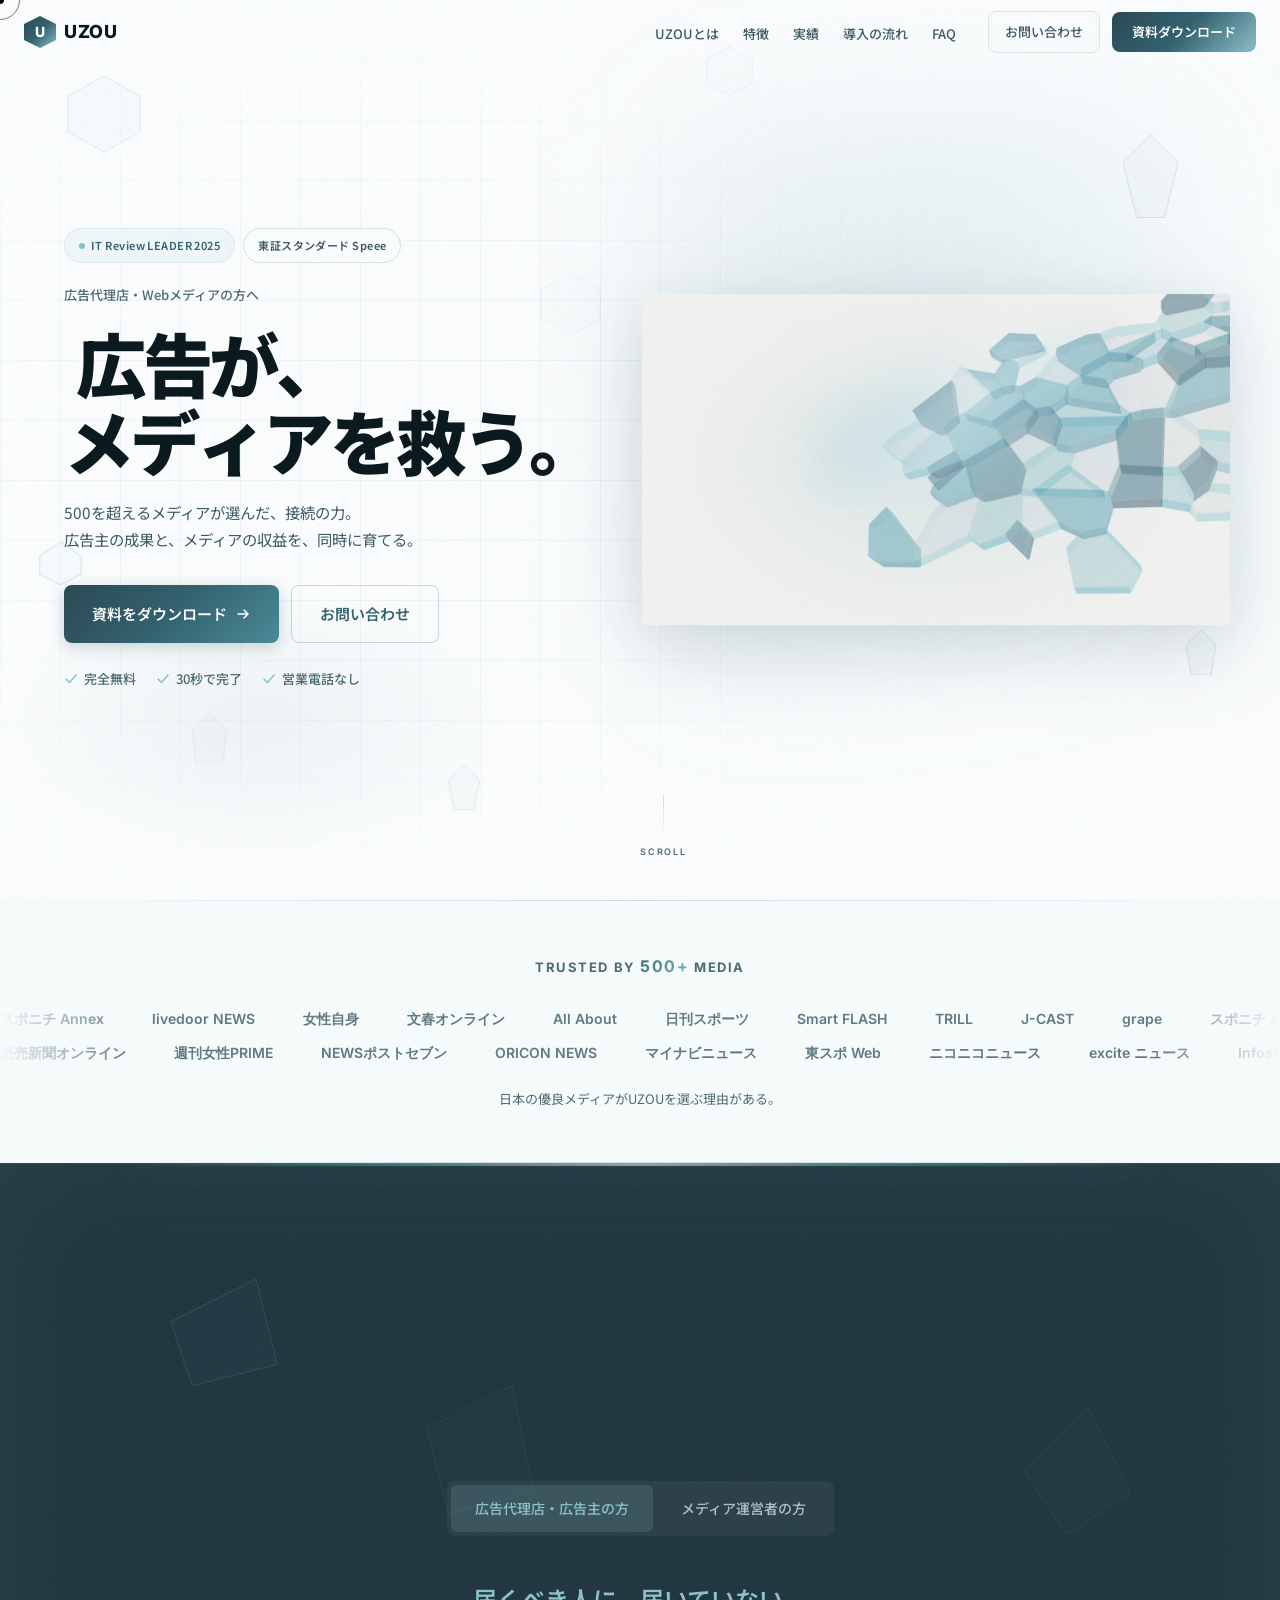
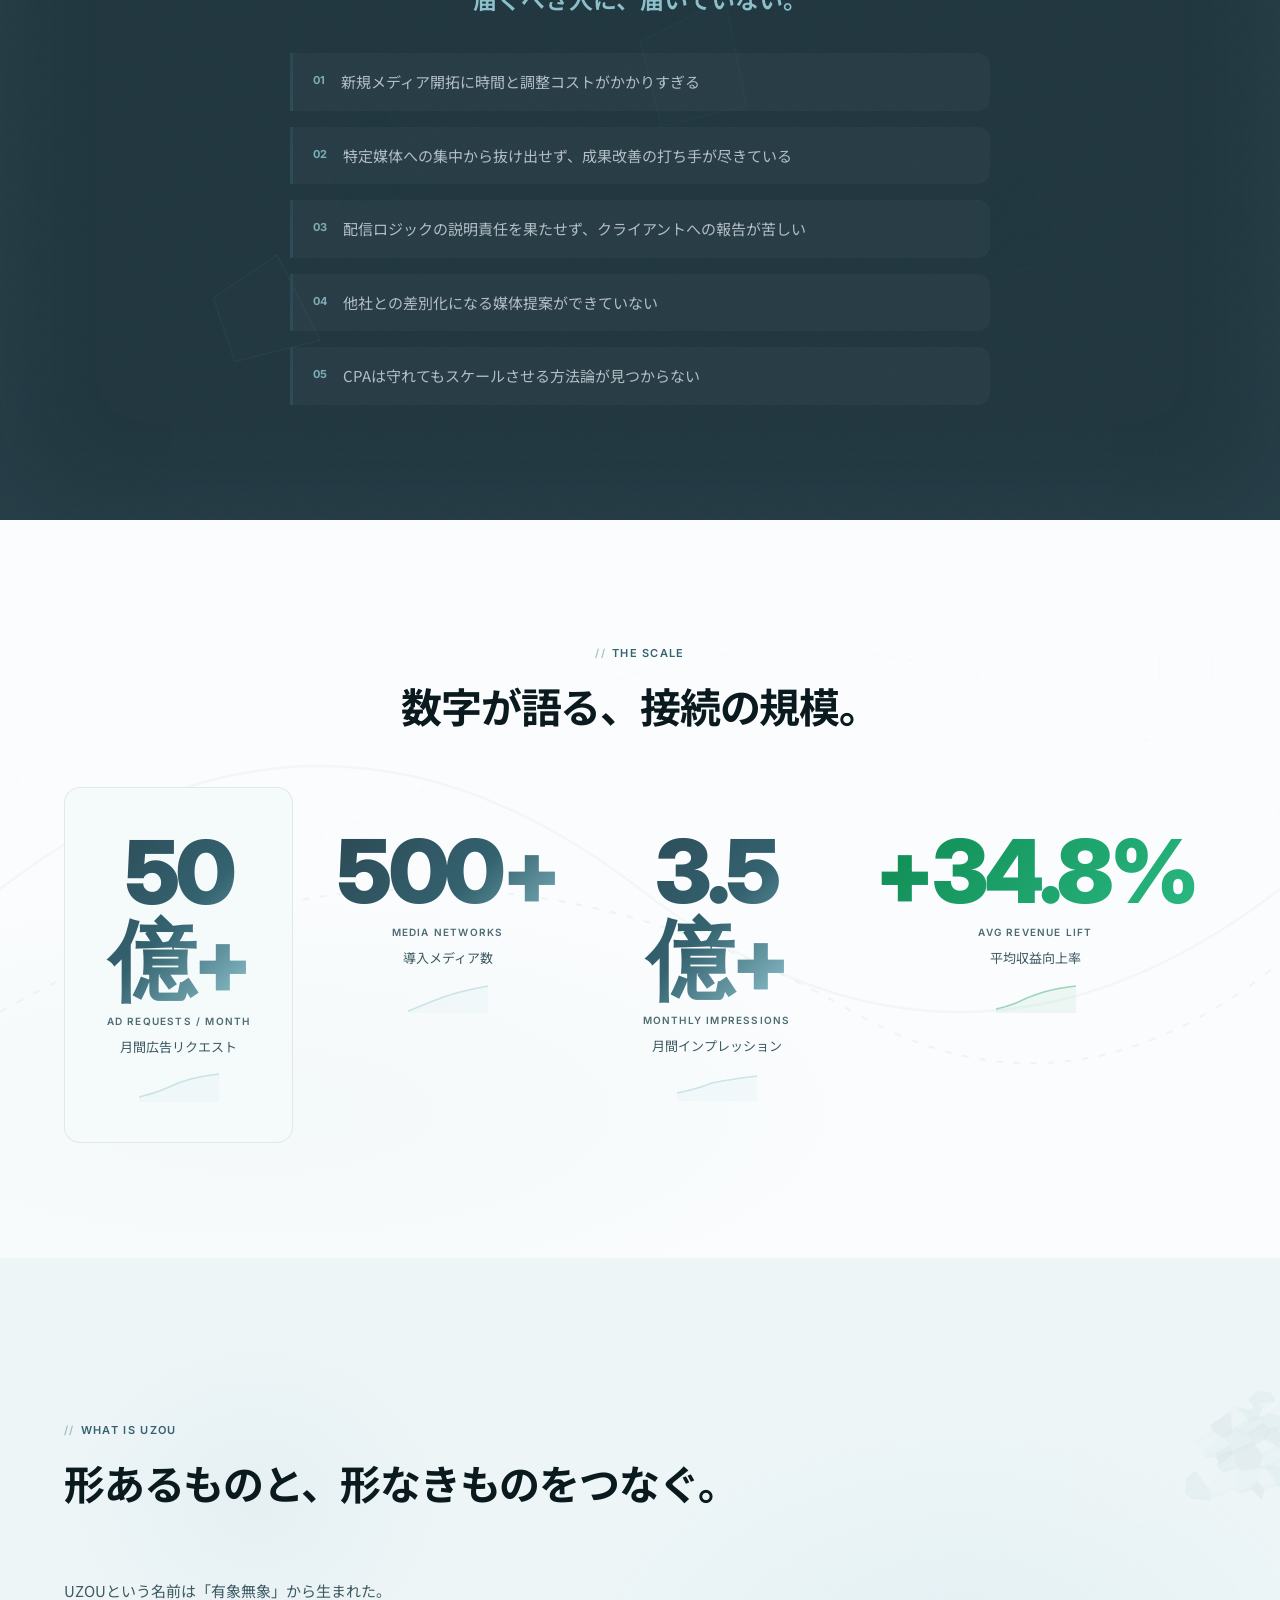
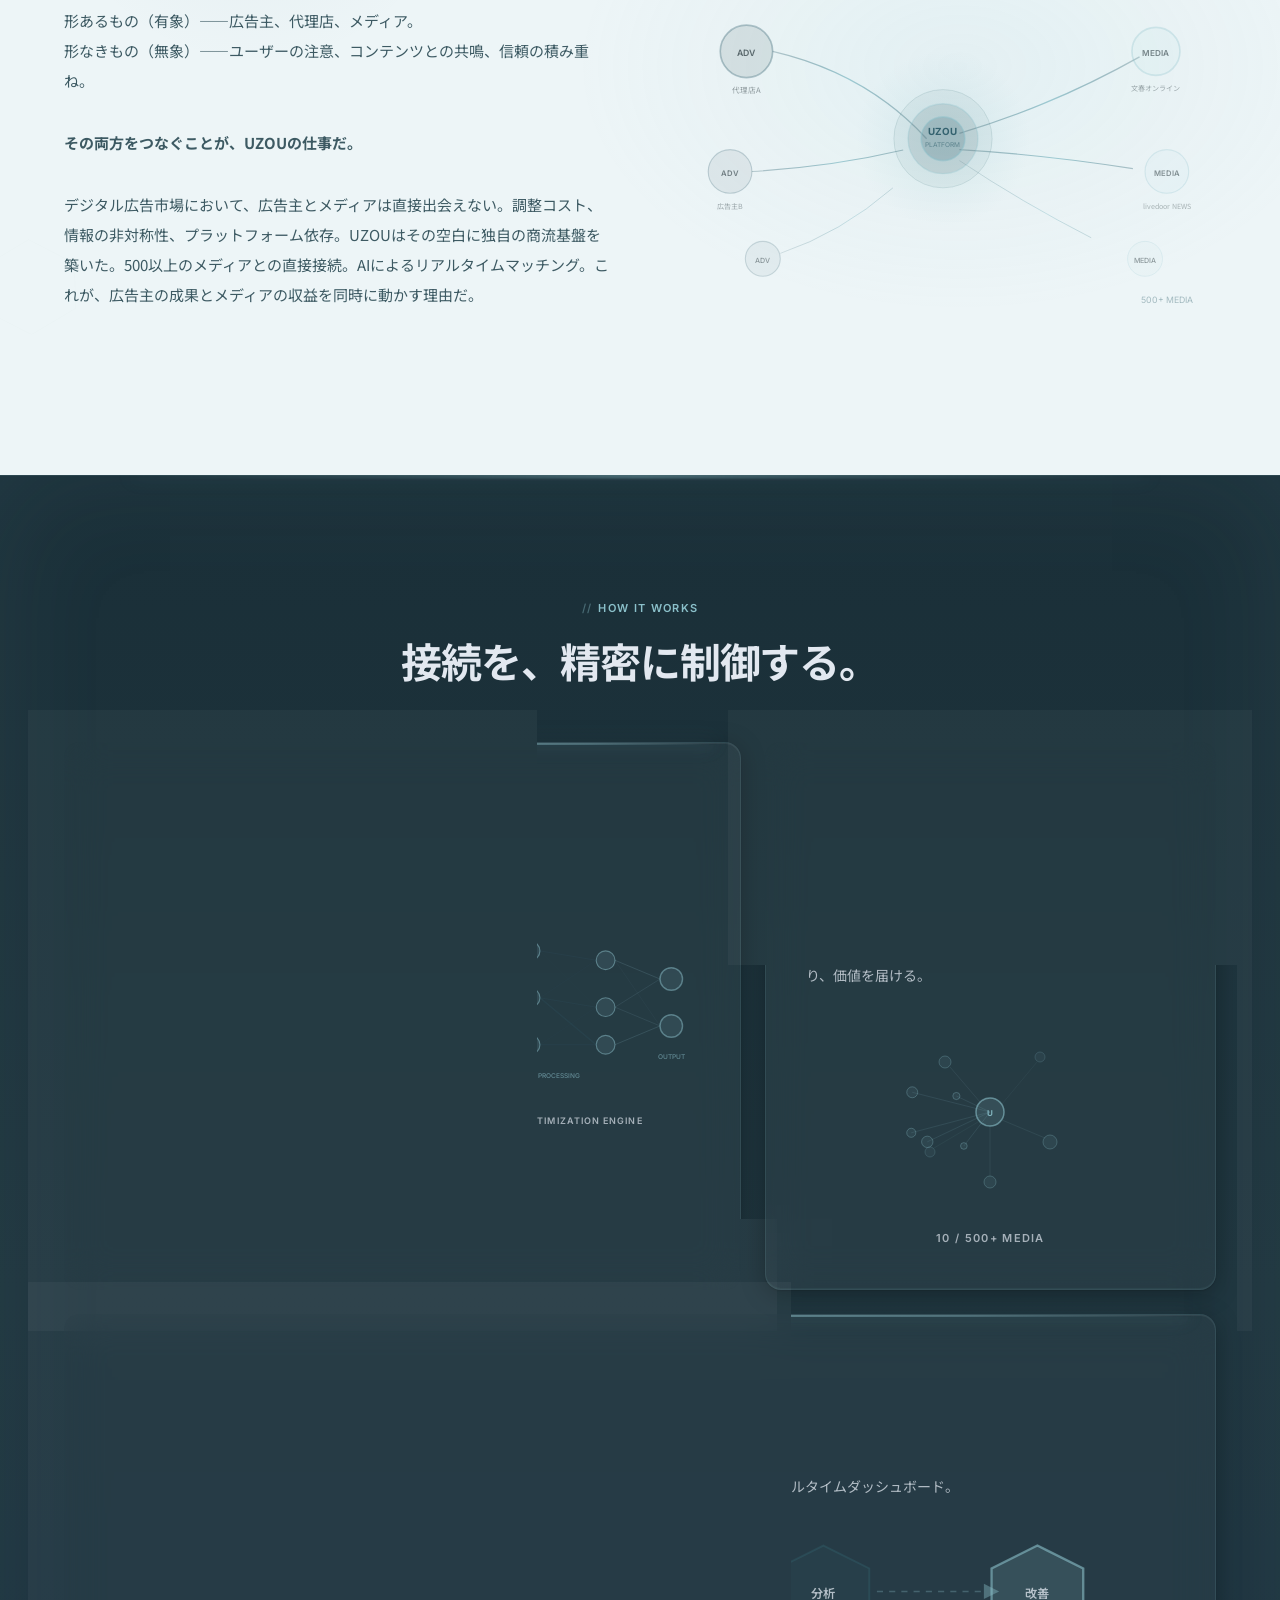
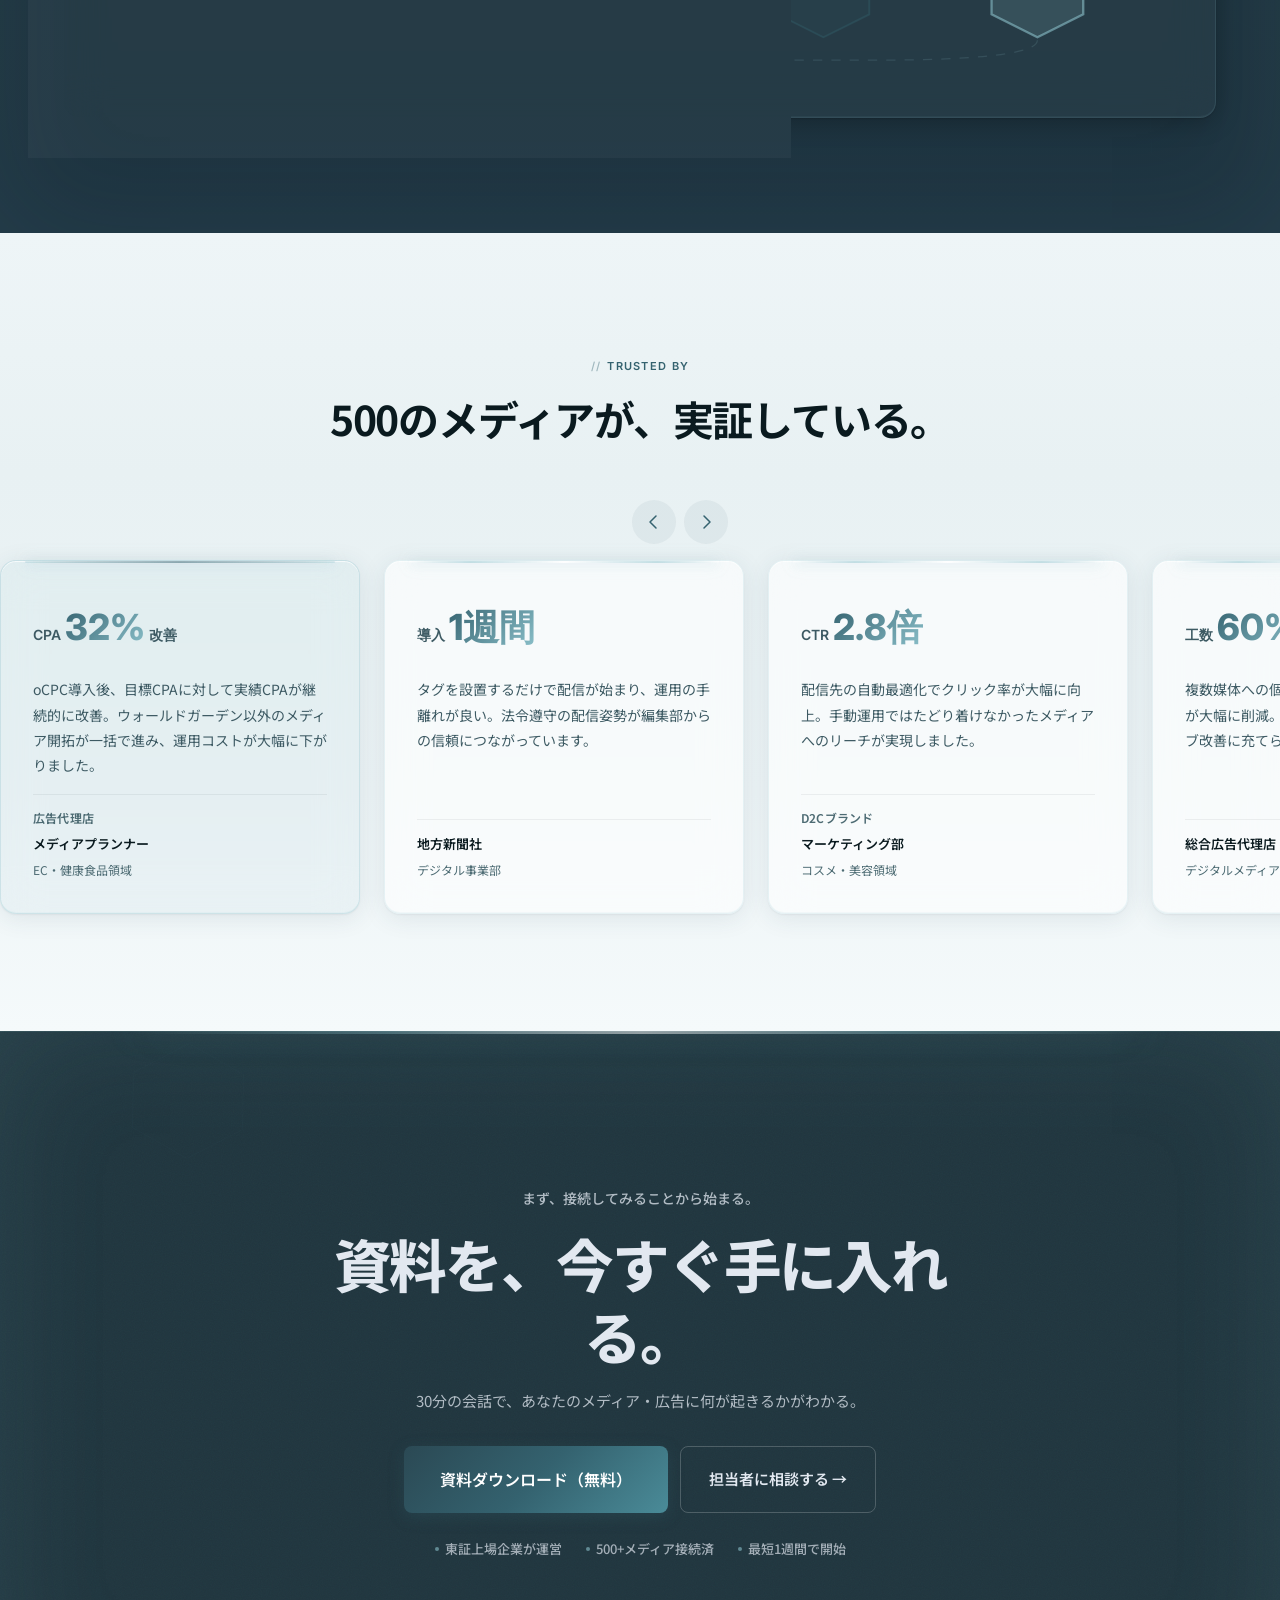
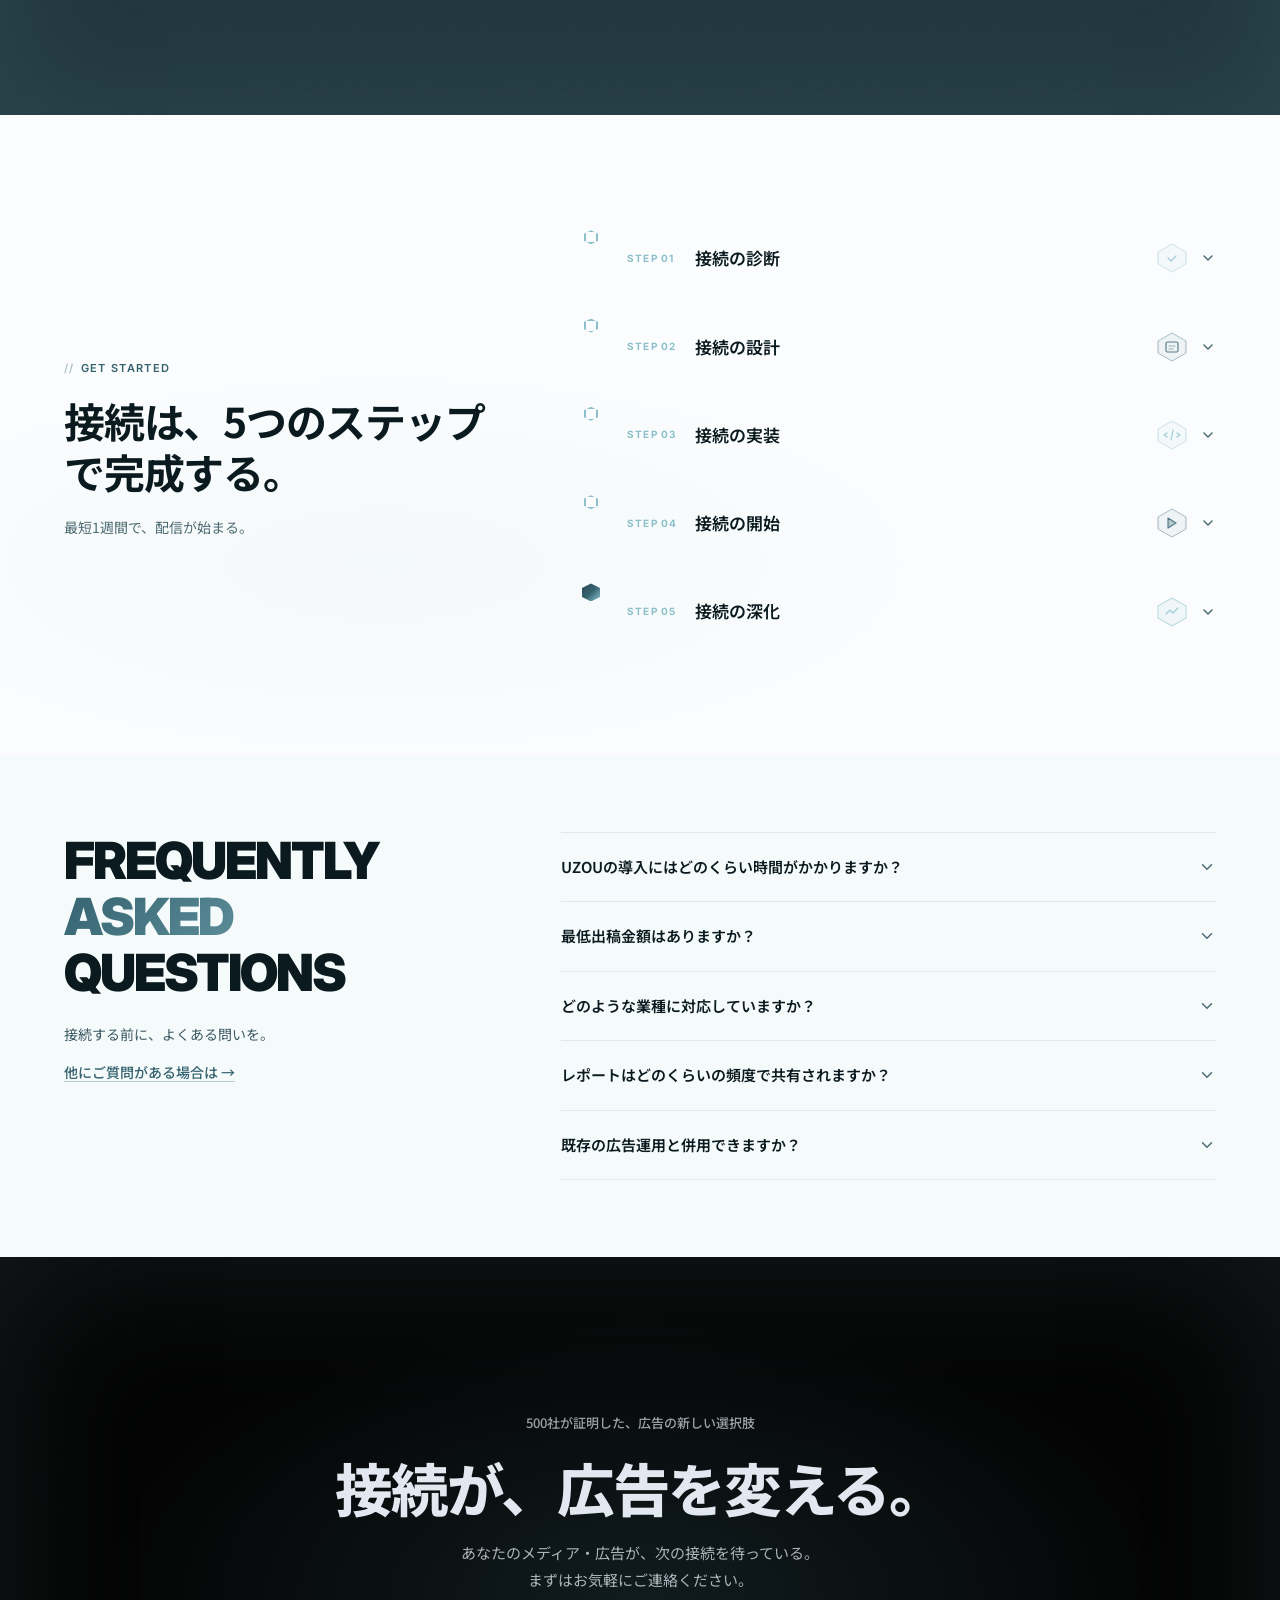
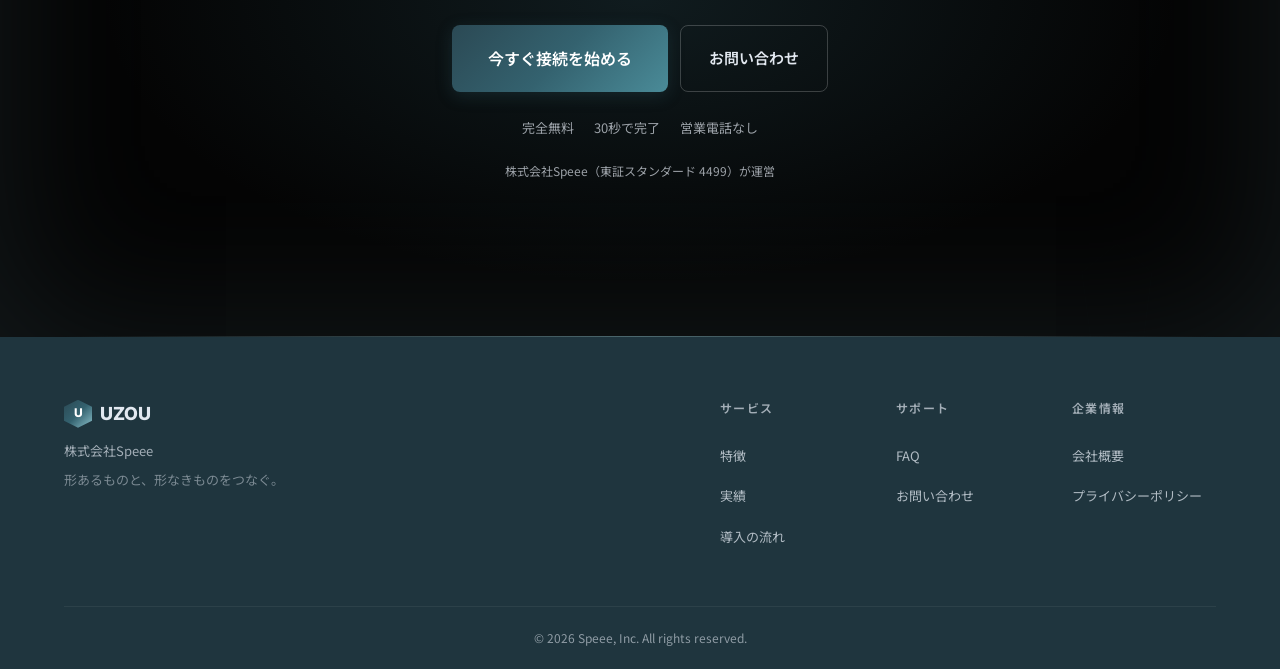
==== commit 2181b67e: "Featuresセクションをダーク化: ライト4連打の視覚リズム問題を解消 - Features背景をダークグラデーション(#1A2F38→#1F353E)に変更 - glass-cardをダークgl" ====
--- a/index.html
+++ b/index.html
@@ -571,14 +571,14 @@
   <!-- 浮遊装飾 -->
   <div class="features__decos" aria-hidden="true">
     <svg class="features__deco features__deco--1" viewBox="0 0 200 200" fill="none">
-      <polygon points="100,10 190,60 190,140 100,190 10,140 10,60" stroke="rgba(52,98,111,0.06)" stroke-width="0.5" fill="none"/>
-      <polygon points="100,35 165,65 165,135 100,165 35,135 35,65" stroke="rgba(52,98,111,0.04)" stroke-width="0.3" fill="none"/>
+      <polygon points="100,10 190,60 190,140 100,190 10,140 10,60" stroke="rgba(139,192,202,0.12)" stroke-width="0.5" fill="none"/>
+      <polygon points="100,35 165,65 165,135 100,165 35,135 35,65" stroke="rgba(139,192,202,0.08)" stroke-width="0.3" fill="none"/>
     </svg>
     <svg class="features__deco features__deco--2" viewBox="0 0 100 150" fill="none">
-      <polygon points="50,0 100,40 85,150 15,150 0,40" stroke="rgba(139,192,202,0.05)" stroke-width="0.4" fill="none"/>
+      <polygon points="50,0 100,40 85,150 15,150 0,40" stroke="rgba(139,192,202,0.10)" stroke-width="0.4" fill="none"/>
     </svg>
     <svg class="features__deco features__deco--3" viewBox="0 0 80 80" fill="none">
-      <polygon points="40,4 76,24 76,60 40,80 4,60 4,24" stroke="rgba(52,98,111,0.06)" stroke-width="0.4" fill="none"/>
+      <polygon points="40,4 76,24 76,60 40,80 4,60 4,24" stroke="rgba(139,192,202,0.12)" stroke-width="0.4" fill="none"/>
     </svg>
   </div>
 
--- a/style.css
+++ b/style.css
@@ -1185,17 +1185,64 @@
 .features {
   position: relative;
   padding: var(--section-pad-lg) 0;
-  background: var(--bg-white);
+  background: linear-gradient(180deg, #1A2F38 0%, #1F353E 60%, #1D3340 100%);
+  color: var(--t1-dark);
   overflow: hidden;
-  background-image: radial-gradient(ellipse 60% 40% at 80% 20%, rgba(139,192,202,0.05) 0%, transparent 60%);
+  box-shadow: inset 0 0 120px rgba(139, 192, 202, 0.08),
+              inset 0 1px 0 rgba(139, 192, 202, 0.12);
+}
+/* ダーク→ライト遷移: 上部にクリスタルグロー光 */
+.features::after {
+  content: '';
+  position: absolute; top: 0; left: 10%; right: 10%;
+  height: 3px;
+  background: linear-gradient(90deg,
+    transparent,
+    rgba(139,192,202,0.25) 30%,
+    rgba(139,192,202,0.5) 50%,
+    rgba(139,192,202,0.25) 70%,
+    transparent
+  );
+  filter: blur(1.5px);
+  box-shadow: 0 0 20px rgba(139,192,202,0.15);
 }
 .features__decos { position: absolute; inset: 0; pointer-events: none; }
 .features__deco { position: absolute; }
-.features__deco--1 { bottom: -60px; right: -60px; width: 200px; opacity: 0.4; animation: crystal-float-gentle 18s ease-in-out infinite; }
-.features__deco--2 { top: 15%; left: -30px; width: 100px; opacity: 0.3; animation: crystal-float-gentle 22s ease-in-out infinite reverse; }
-.features__deco--3 { top: 50%; right: 5%; width: 80px; opacity: 0.25; animation: crystal-float-gentle 20s ease-in-out infinite; animation-delay: -6s; }
+.features__deco--1 { bottom: -60px; right: -60px; width: 200px; opacity: 0.15; animation: crystal-float-gentle 18s ease-in-out infinite; }
+.features__deco--2 { top: 15%; left: -30px; width: 100px; opacity: 0.12; animation: crystal-float-gentle 22s ease-in-out infinite reverse; }
+.features__deco--3 { top: 50%; right: 5%; width: 80px; opacity: 0.10; animation: crystal-float-gentle 20s ease-in-out infinite; animation-delay: -6s; }
 
 .features__header { text-align: center; margin-bottom: 56px; }
+.features__header .section-tag { color: var(--c-light); }
+.features__header .section-heading { color: var(--t1-dark); }
+
+/* Features内 glass-card ダークオーバーライド */
+.features .glass-card {
+  background: rgba(255, 255, 255, 0.04);
+  border: 1px solid rgba(139, 192, 202, 0.12);
+  box-shadow: 0 4px 24px rgba(0, 0, 0, 0.25),
+              0 1px 2px rgba(0, 0, 0, 0.15),
+              inset 0 1px 0 rgba(255, 255, 255, 0.06),
+              inset 0 -1px 0 rgba(139, 192, 202, 0.06);
+}
+.features .glass-card:hover {
+  border-color: rgba(139, 192, 202, 0.25);
+  box-shadow: 0 8px 40px rgba(0, 0, 0, 0.3),
+              0 2px 8px rgba(0, 0, 0, 0.2),
+              inset 0 1px 0 rgba(255, 255, 255, 0.08),
+              0 0 30px rgba(139, 192, 202, 0.08);
+}
+.features .glass-card::before {
+  background: linear-gradient(90deg,
+    transparent,
+    rgba(139, 192, 202, 0.35) 20%,
+    rgba(139, 192, 202, 0.6) 50%,
+    rgba(139, 192, 202, 0.35) 80%,
+    transparent
+  );
+  box-shadow: 0 0 20px rgba(139, 192, 202, 0.3),
+              0 2px 12px rgba(139, 192, 202, 0.15);
+}
 .features__grid { display: grid; grid-template-columns: 1.2fr 0.8fr; gap: 24px; }
 .features__card { padding: 40px; display: flex; flex-direction: column; }
 .features__card--lg {
@@ -1214,7 +1261,7 @@
   -webkit-background-clip: text;
   background-clip: text;
   -webkit-text-fill-color: transparent;
-  opacity: 0.12;
+  opacity: 0.18;
   margin-bottom: 16px;
   line-height: 1;
 }
@@ -1223,9 +1270,9 @@
   line-height: var(--lh-heading);
   letter-spacing: -0.02em;
   margin-bottom: 12px;
-  color: var(--t1-light);
-}
-.features__card-desc { font-size: 14px; line-height: 1.8; color: var(--t2-light); }
+  color: var(--t1-dark);
+}
+.features__card-desc { font-size: 14px; line-height: 1.8; color: var(--t2-dark); }
 
 /* Feature: AIイラスト */
 .features__visual { margin-top: 24px; }
@@ -1249,7 +1296,7 @@
   font-family: var(--font-display);
   font-size: 9px; font-weight: 600;
   letter-spacing: var(--ls-caption);
-  color: var(--t3-light);
+  color: var(--t3-dark);
   text-align: center;
   margin-top: 12px;
 }
@@ -1279,7 +1326,7 @@
   font-family: var(--font-display);
   font-size: 11px; font-weight: 600;
   letter-spacing: var(--ls-caption);
-  color: var(--t3-light);
+  color: var(--t3-dark);
   margin-top: 8px;
 }
 
@@ -1302,6 +1349,18 @@
   stroke: rgba(139,192,202,0.7);
   stroke-width: 2;
 }
+
+/* Features ダーク: SVGテキスト色オーバーライド */
+.features__ai-svg text { fill: rgba(139, 192, 202, 0.6); }
+.features__wf-step text { fill: rgba(226, 232, 240, 0.75); }
+.features__workflow-svg > text { fill: rgba(139, 192, 202, 0.5); }
+
+/* Features ダーク: ニューラルネットSVG強調 */
+.features__ai-nodes circle {
+  fill: rgba(139, 192, 202, 0.12);
+  stroke: rgba(139, 192, 202, 0.5);
+}
+.features__ai-connections { opacity: 0.5; }
 .features__wf-arrow {
   animation: arrow-dash 2s linear infinite;
 }
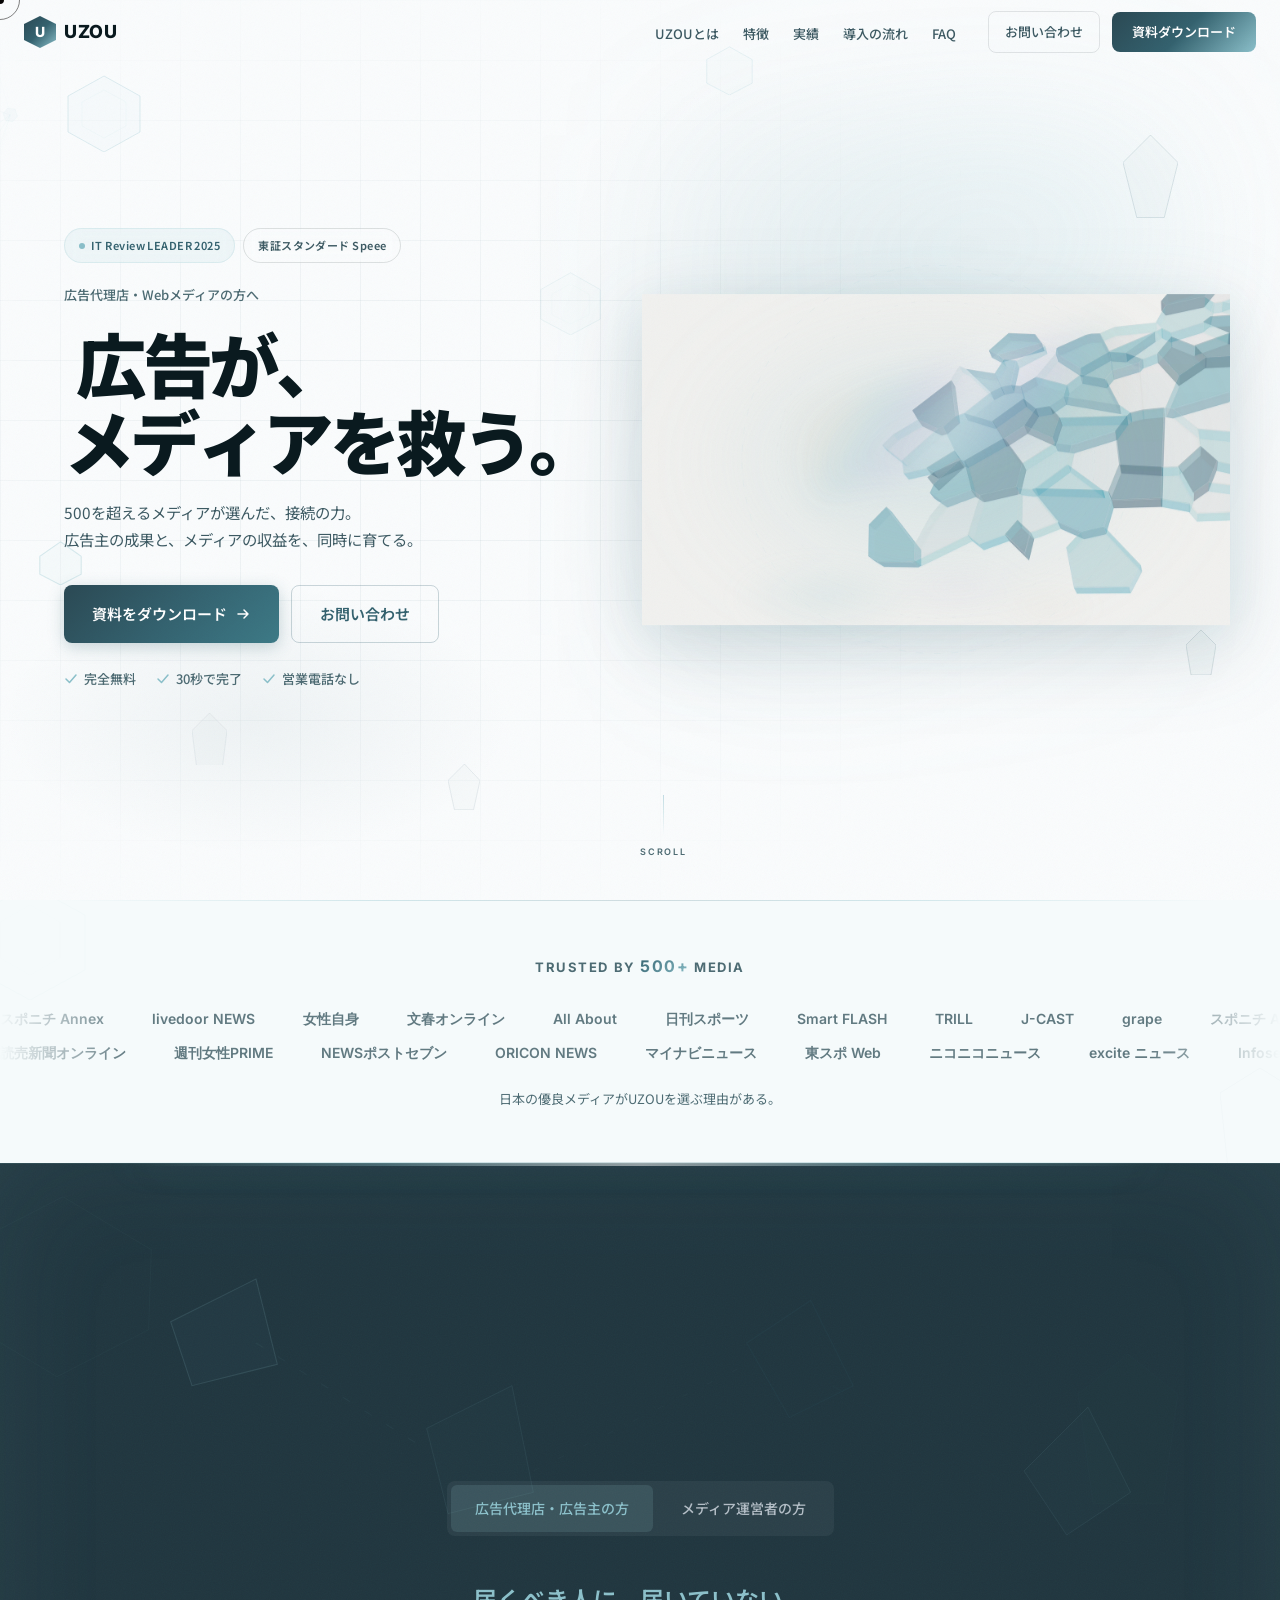
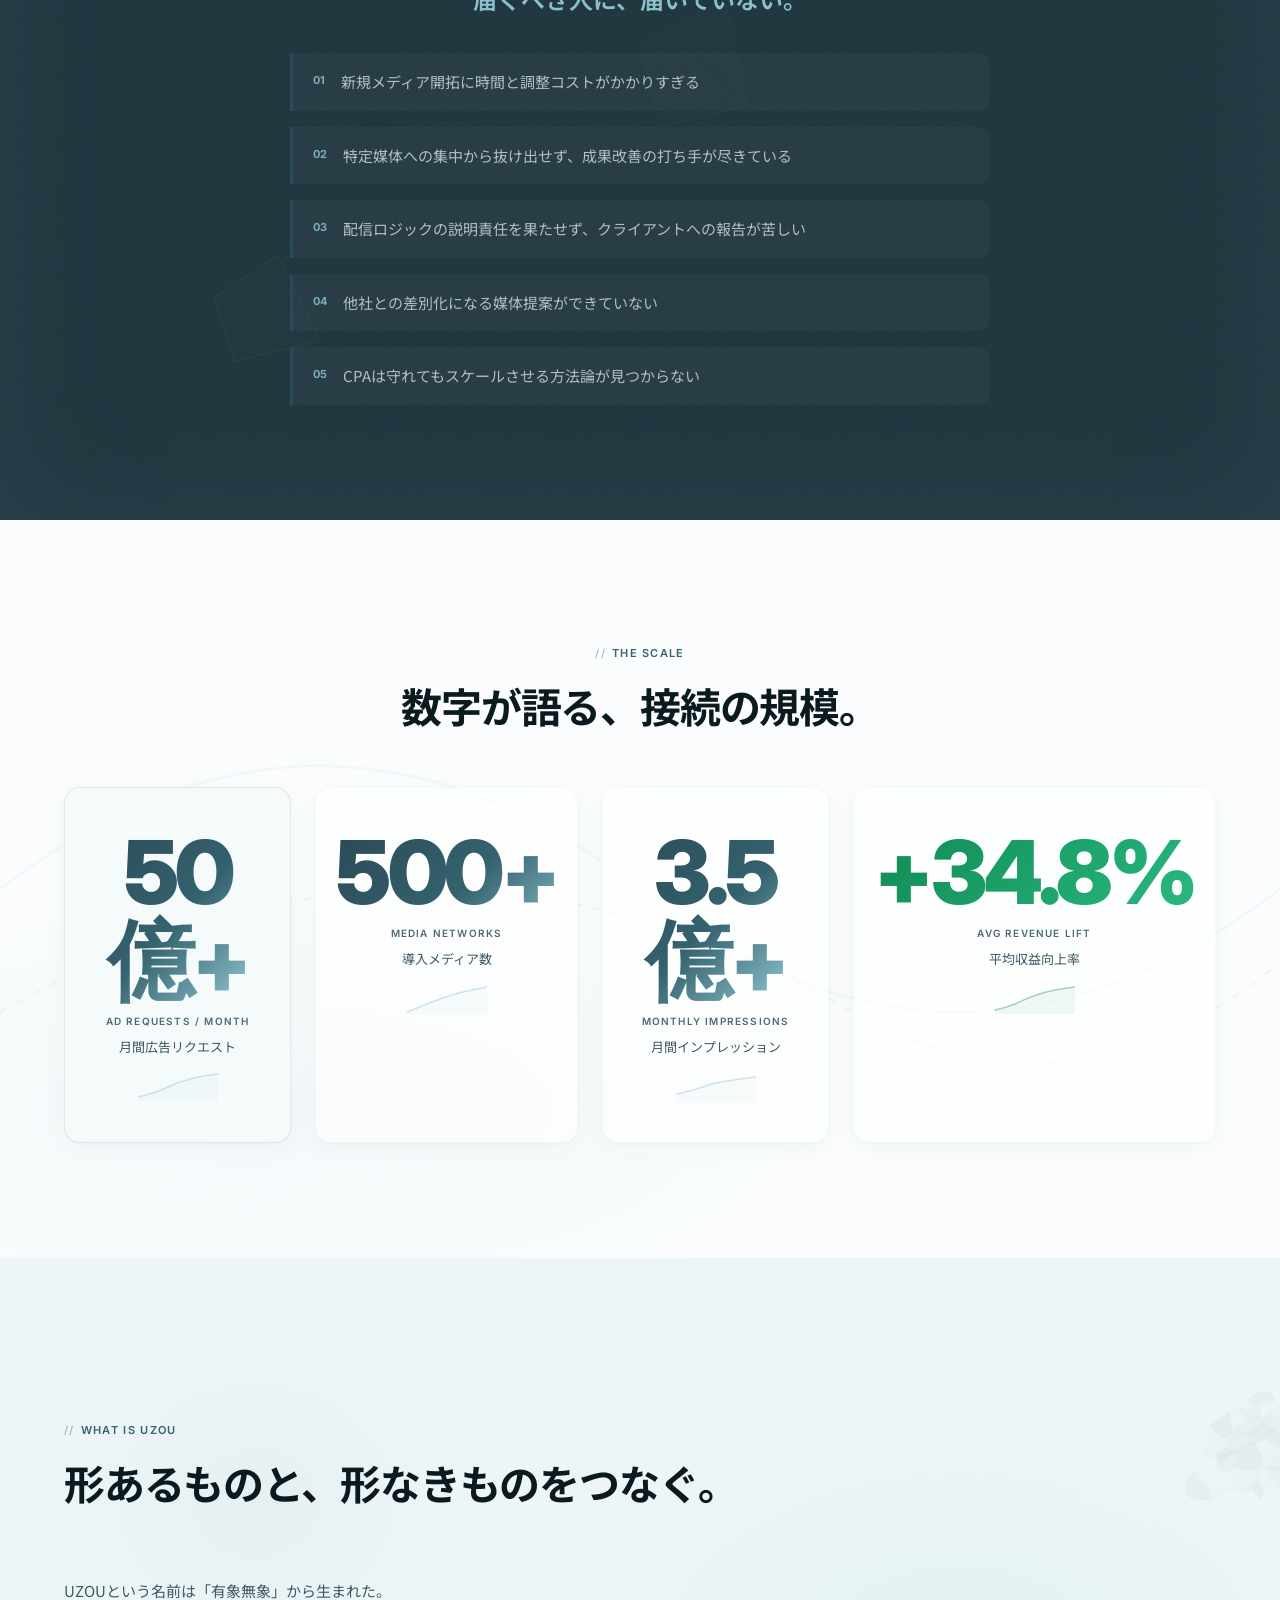
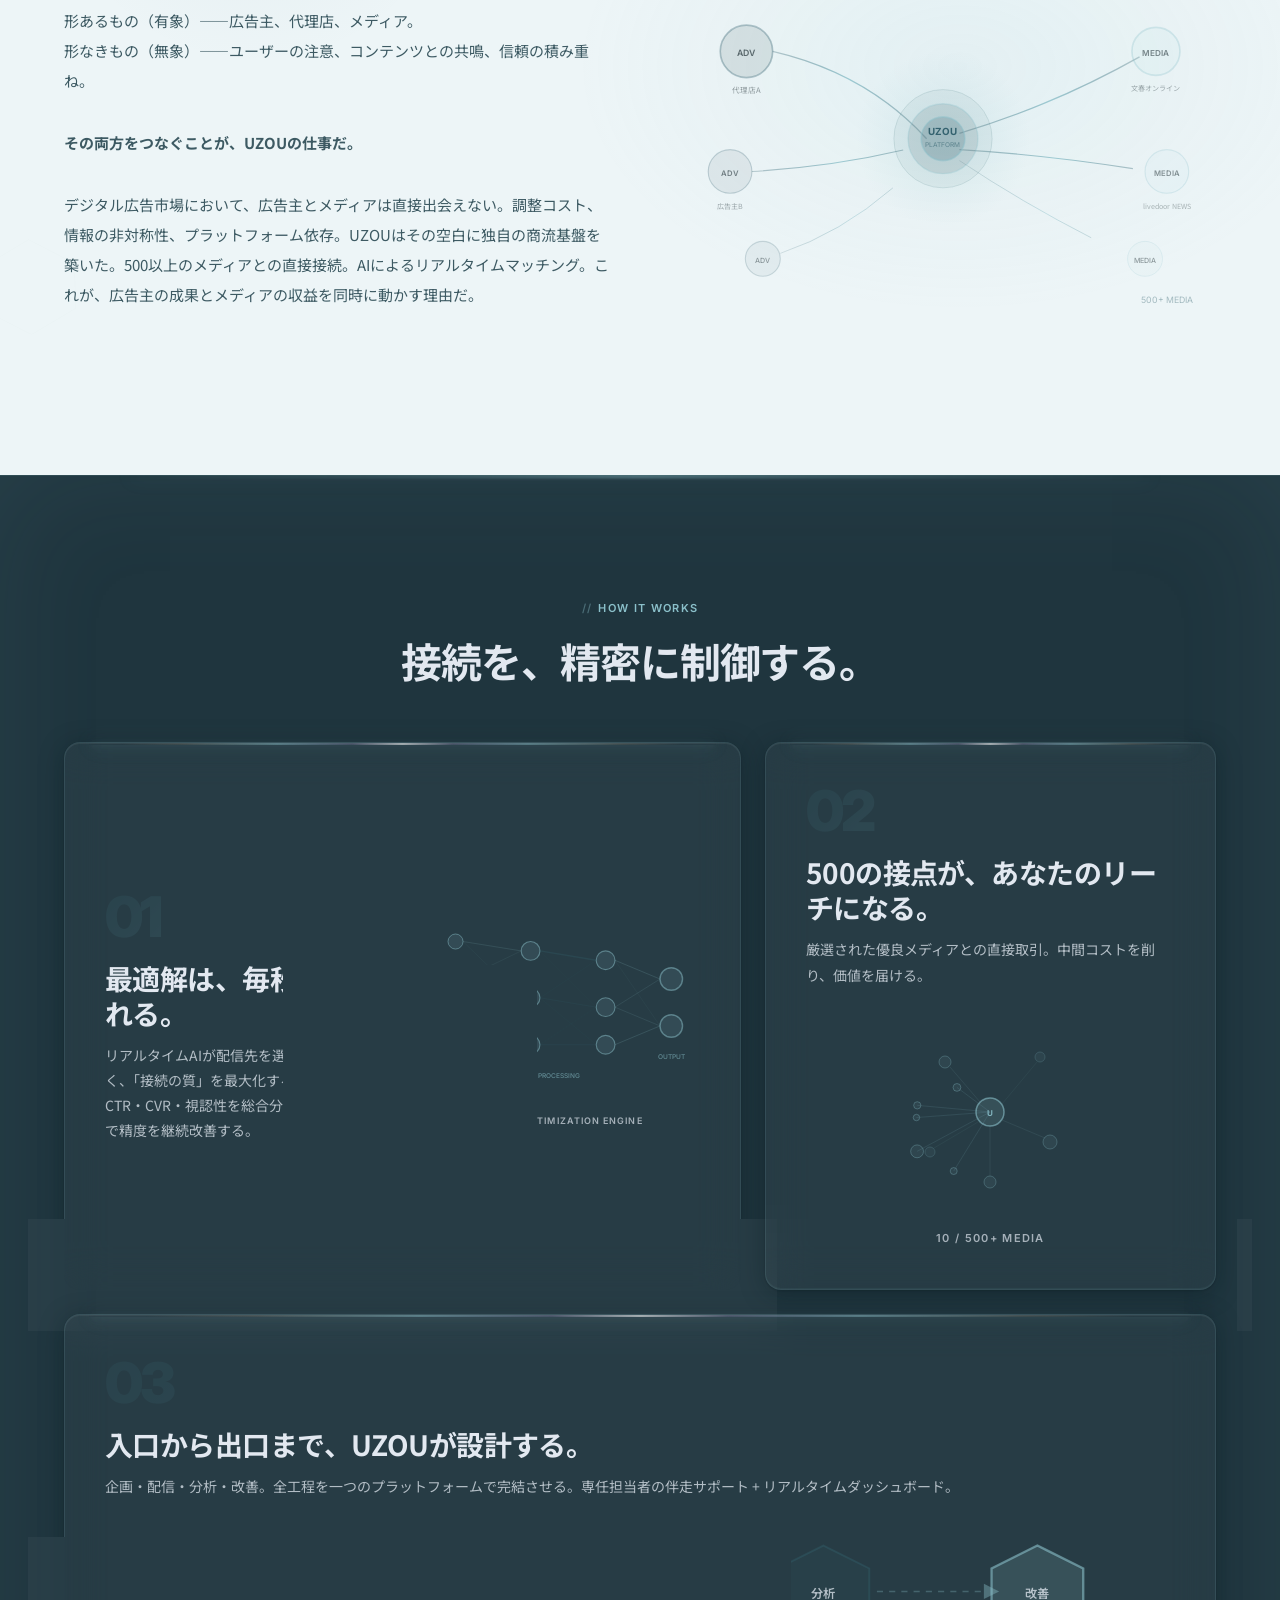
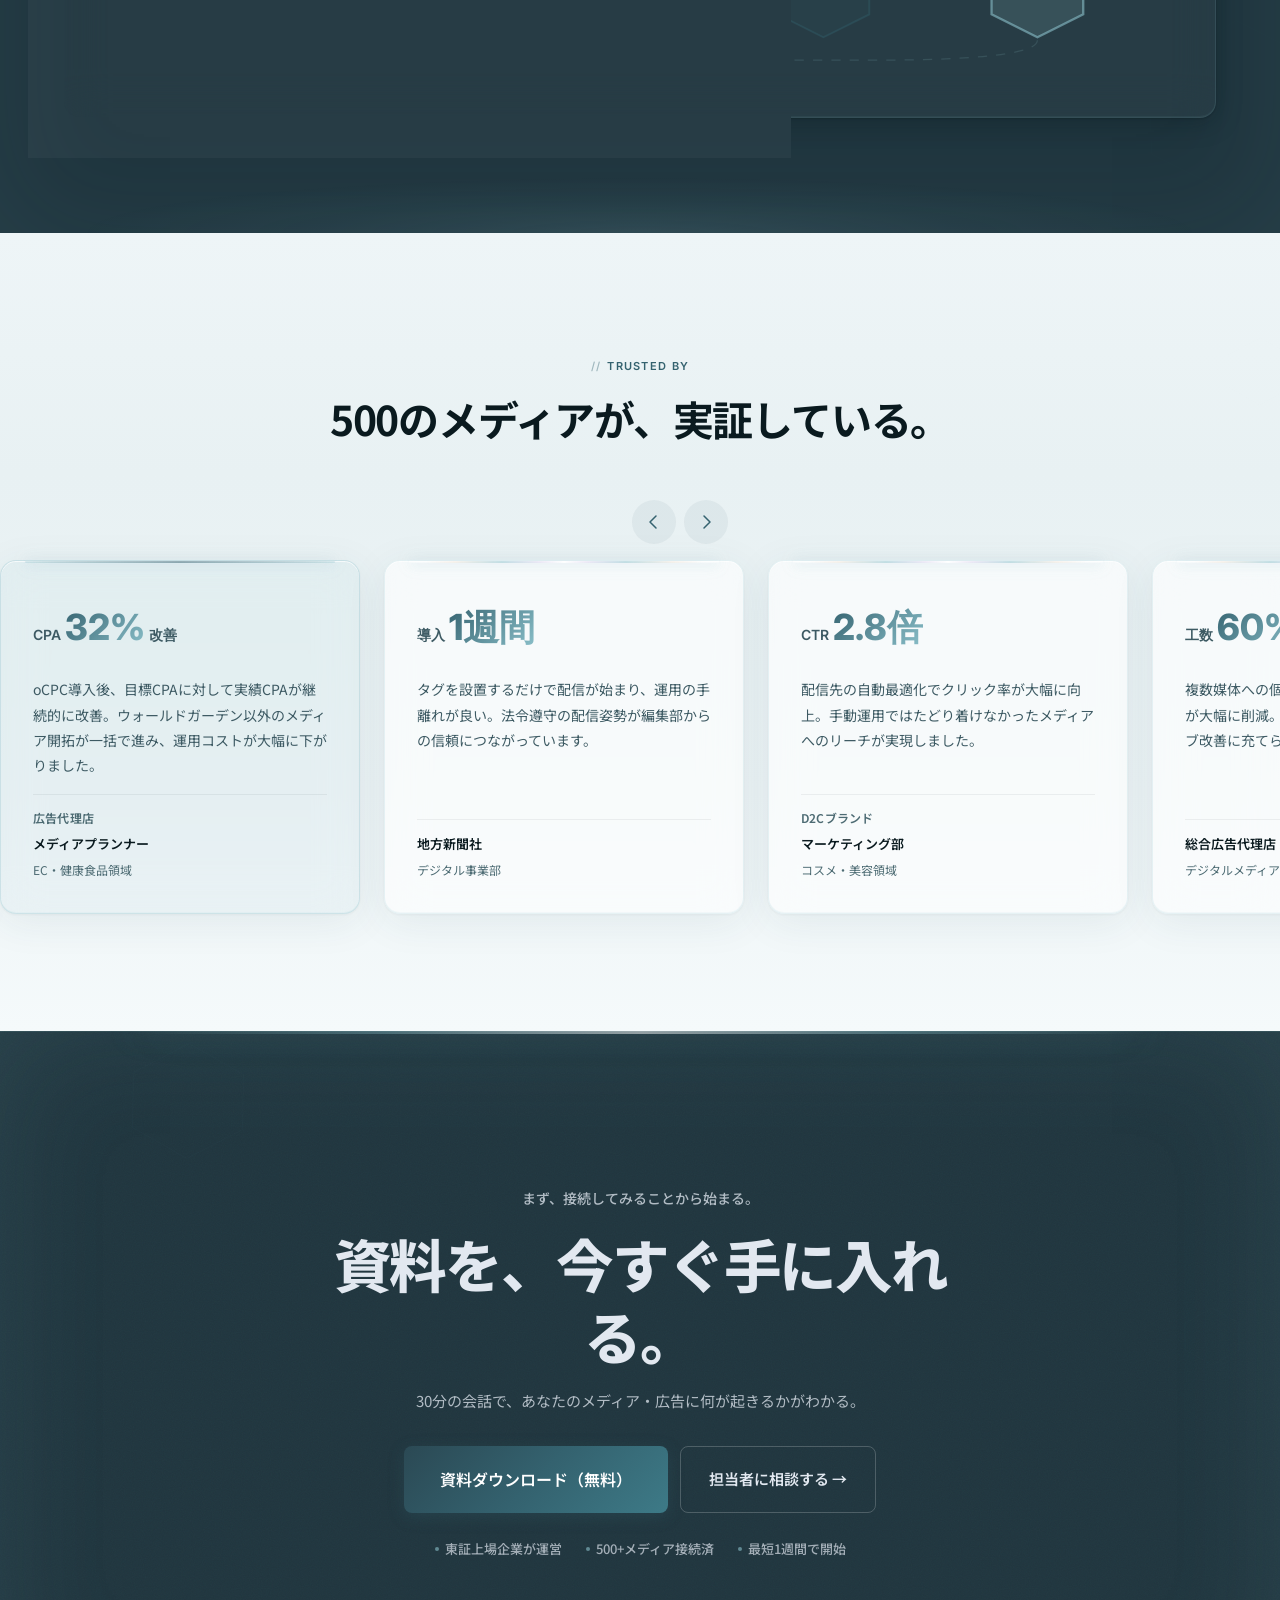
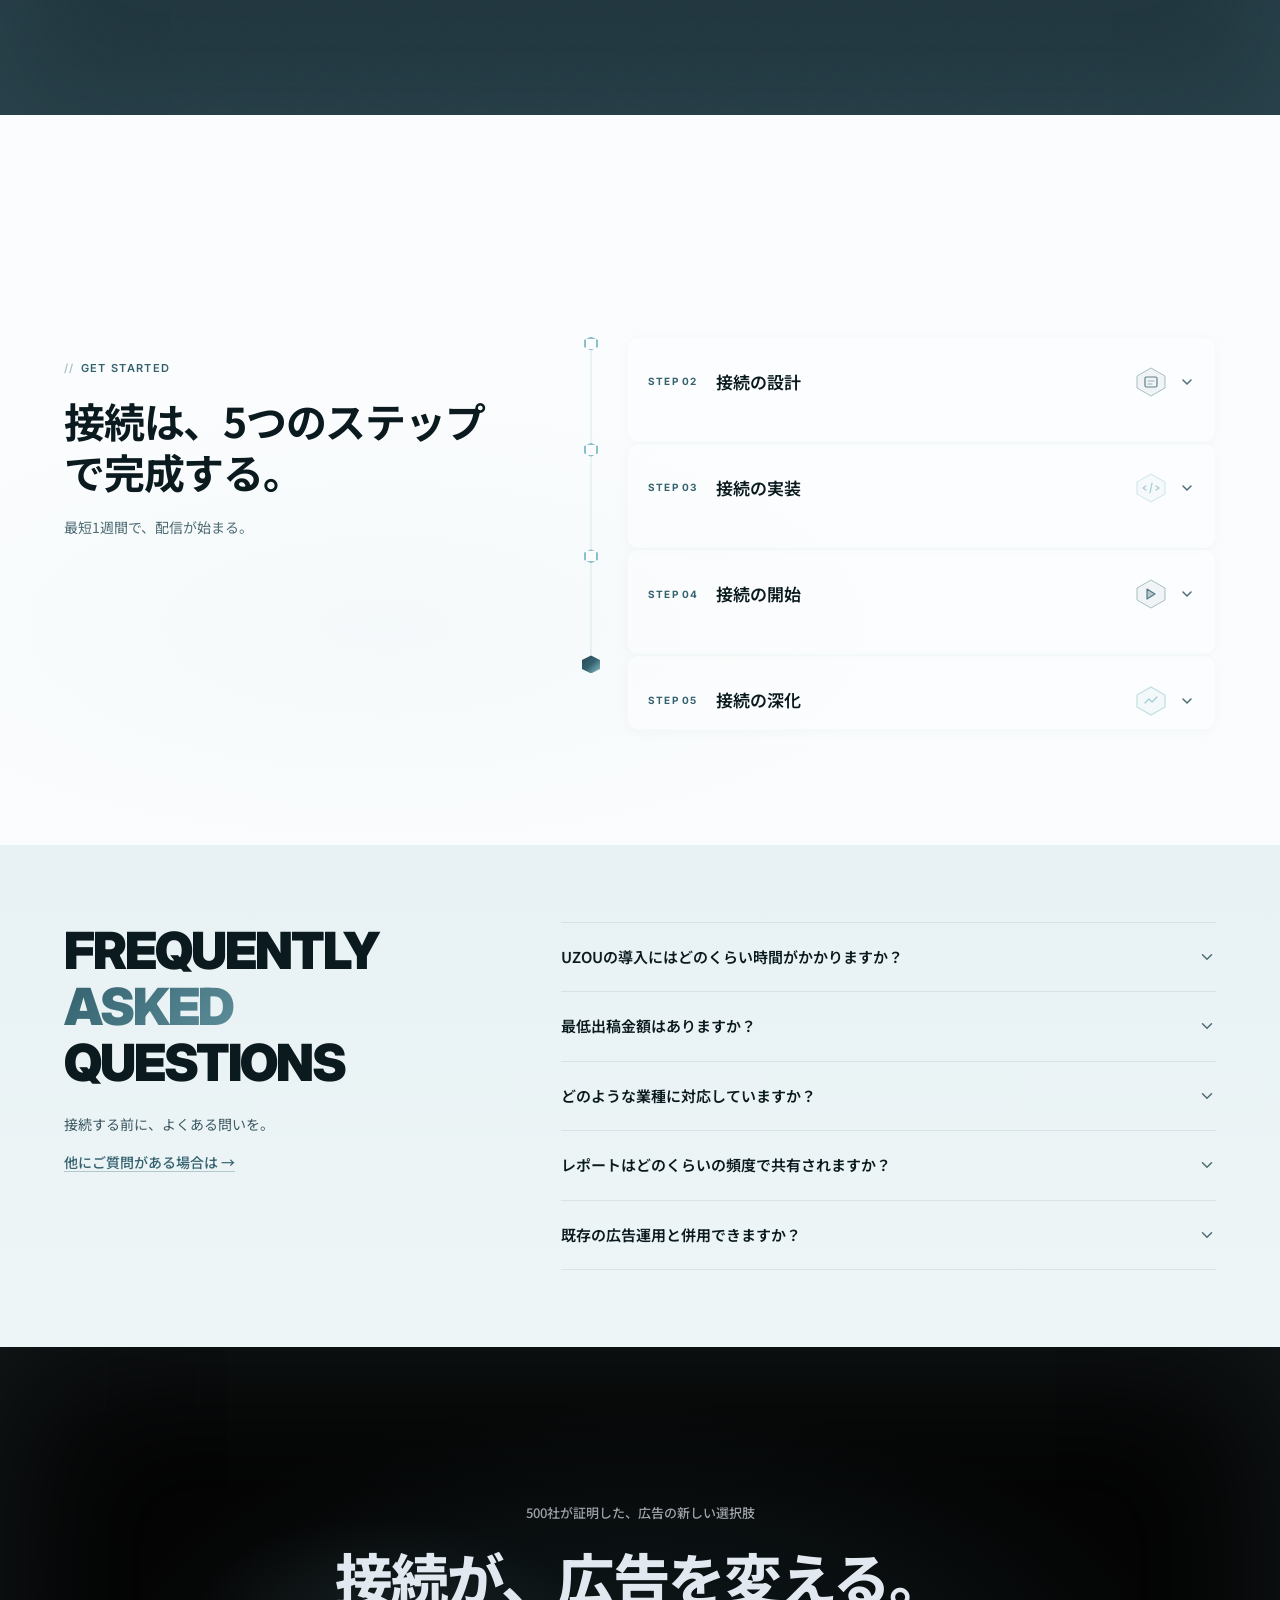
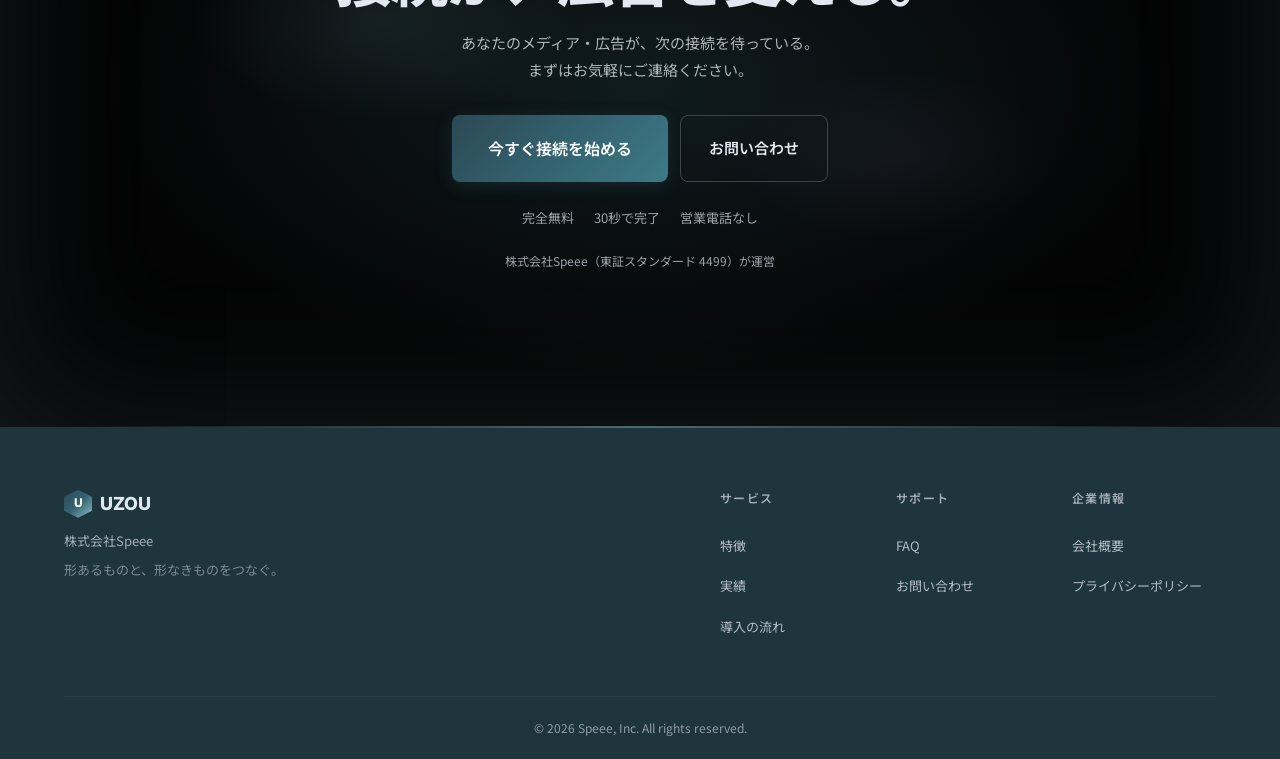
==== commit e134965b: "資料ダウンロードモーダルフォーム実装 - #downloadリンク全6箇所がモーダルフォームを開くように変換 - 左パネル: Crystal Formationビジュアル + 資料内容リスト - 右パ" ====
--- a/index.html
+++ b/index.html
@@ -1130,6 +1130,98 @@
   </div>
 </footer>
 
+<!-- ========================================
+  資料ダウンロードモーダル
+======================================== -->
+<div class="modal" id="download-modal" role="dialog" aria-modal="true"
+     aria-labelledby="modal-title" aria-hidden="true">
+  <div class="modal__backdrop"></div>
+  <div class="modal__container">
+    <div class="modal__card">
+      <button class="modal__close" aria-label="閉じる" type="button">
+        <svg width="20" height="20" viewBox="0 0 20 20" fill="none" aria-hidden="true">
+          <path d="M5 5l10 10M15 5L5 15" stroke="currentColor" stroke-width="1.5" stroke-linecap="round"/>
+        </svg>
+      </button>
+
+      <!-- 左パネル: ビジュアル -->
+      <div class="modal__visual">
+        <div class="modal__visual-bg" aria-hidden="true"></div>
+        <div class="modal__visual-content">
+          <span class="modal__badge">無料ダウンロード</span>
+          <h2 class="modal__visual-title">UZOU<br>サービス資料</h2>
+          <ul class="modal__visual-list" role="list">
+            <li>サービス概要と導入メリット</li>
+            <li>配信実績と導入事例</li>
+            <li>料金体系とプラン比較</li>
+            <li>導入ステップと技術仕様</li>
+          </ul>
+        </div>
+      </div>
+
+      <!-- 右パネル: フォーム -->
+      <div class="modal__form-panel">
+        <h2 class="modal__title" id="modal-title">資料を受け取る</h2>
+        <p class="modal__desc">以下を入力いただくと、すぐにPDFをお送りします。</p>
+
+        <form class="modal__form" id="download-form" novalidate>
+          <div class="modal__field">
+            <label for="dl-company" class="modal__label">会社名 <span class="modal__required">必須</span></label>
+            <input type="text" id="dl-company" name="company" class="modal__input" required
+                   placeholder="例: 株式会社Speee" autocomplete="organization">
+            <span class="modal__error" aria-live="polite"></span>
+          </div>
+          <div class="modal__field">
+            <label for="dl-name" class="modal__label">お名前 <span class="modal__required">必須</span></label>
+            <input type="text" id="dl-name" name="name" class="modal__input" required
+                   placeholder="例: 山田 太郎" autocomplete="name">
+            <span class="modal__error" aria-live="polite"></span>
+          </div>
+          <div class="modal__field">
+            <label for="dl-email" class="modal__label">メールアドレス <span class="modal__required">必須</span></label>
+            <input type="email" id="dl-email" name="email" class="modal__input" required
+                   placeholder="例: yamada@example.com" autocomplete="email">
+            <span class="modal__error" aria-live="polite"></span>
+          </div>
+          <div class="modal__field">
+            <label for="dl-phone" class="modal__label">電話番号 <span class="modal__optional">任意</span></label>
+            <input type="tel" id="dl-phone" name="phone" class="modal__input"
+                   placeholder="例: 03-1234-5678" autocomplete="tel">
+          </div>
+          <div class="modal__field modal__field--checkbox">
+            <label class="modal__checkbox-label">
+              <input type="checkbox" id="dl-privacy" name="privacy" class="modal__checkbox" required>
+              <span class="modal__checkbox-custom" aria-hidden="true"></span>
+              <span><a href="https://speee.jp/privacy/" target="_blank" rel="noopener noreferrer">プライバシーポリシー</a>に同意する <span class="modal__required">必須</span></span>
+            </label>
+            <span class="modal__error" aria-live="polite"></span>
+          </div>
+          <button type="submit" class="btn btn--primary btn--shimmer btn--lg modal__submit">
+            <span class="modal__submit-text">無料で資料を受け取る</span>
+            <span class="modal__submit-loading" aria-hidden="true">
+              <svg width="20" height="20" viewBox="0 0 20 20" fill="none"><circle cx="10" cy="10" r="8" stroke="currentColor" stroke-width="2" stroke-dasharray="25 25" stroke-linecap="round"/></svg>
+            </span>
+          </button>
+          <p class="modal__note">30秒で完了 / 営業電話はしません</p>
+        </form>
+
+        <!-- 送信完了状態 -->
+        <div class="modal__success" hidden>
+          <div class="modal__success-icon" aria-hidden="true">
+            <svg width="48" height="48" viewBox="0 0 48 48" fill="none">
+              <circle cx="24" cy="24" r="22" stroke="var(--c-primary)" stroke-width="2"/>
+              <path d="M14 24l7 7 13-13" stroke="var(--c-primary)" stroke-width="2.5" stroke-linecap="round" stroke-linejoin="round"/>
+            </svg>
+          </div>
+          <h3 class="modal__success-title">資料をお送りしました</h3>
+          <p class="modal__success-desc">ご入力いただいたメールアドレスに、<br>サービス資料のダウンロードリンクをお送りしました。</p>
+          <button type="button" class="btn btn--primary modal__success-close">閉じる</button>
+        </div>
+      </div>
+    </div>
+  </div>
+</div>
+
 <!-- 全体ノイズテクスチャ（有機的な質感） -->
 <div class="noise-overlay" aria-hidden="true"></div>
 <script src="script.js"></script>
--- a/style.css
+++ b/style.css
@@ -96,7 +96,8 @@
   width: 100%; height: 100%;
   pointer-events: none;
   z-index: 9999;
-  opacity: 0.025;
+  opacity: 0.04;
+  mix-blend-mode: overlay;
   background: url("data:image/svg+xml,%3Csvg viewBox='0 0 512 512' xmlns='http://www.w3.org/2000/svg'%3E%3Cfilter id='n'%3E%3CfeTurbulence type='fractalNoise' baseFrequency='0.65' numOctaves='4' stitchTiles='stitch'/%3E%3C/filter%3E%3Crect width='100%25' height='100%25' filter='url(%23n)' opacity='1'/%3E%3C/svg%3E");
   background-size: 256px;
   mix-blend-mode: multiply;
@@ -276,7 +277,7 @@
 }
 
 .btn--primary {
-  background: linear-gradient(135deg, #2B4954, #34626F, #4A8B98);
+  background: linear-gradient(135deg, #2B4954, #34626F, #3D7A87);
   color: white;
   border: none;
   box-shadow: 0 4px 16px rgba(52, 98, 111, 0.25);
@@ -336,8 +337,8 @@
   border: 1px solid var(--glass-border);
   border-radius: var(--r-card);
   position: relative;
-  box-shadow: 0 4px 24px rgba(43, 73, 84, 0.10),
-              0 1px 2px rgba(43, 73, 84, 0.06),
+  box-shadow: 0 8px 40px rgba(43, 73, 84, 0.08),
+              0 1px 3px rgba(43, 73, 84, 0.05),
               inset 0 1px 0 rgba(255, 255, 255, 0.7),
               inset 0 -1px 0 rgba(139, 192, 202, 0.08);
   transition: transform var(--dur-normal) var(--ease-hover),
@@ -349,15 +350,20 @@
   position: absolute; top: 0; left: 24px; right: 24px;
   height: 2px;
   background: linear-gradient(90deg,
-    transparent,
-    rgba(139, 192, 202, 0.5) 20%,
-    rgba(255, 255, 255, 0.8) 50%,
-    rgba(139, 192, 202, 0.5) 80%,
-    transparent
+    transparent 5%,
+    rgba(220, 180, 140, 0.15) 15%,
+    rgba(139, 192, 202, 0.5) 30%,
+    rgba(180, 160, 220, 0.2) 42%,
+    rgba(255, 255, 255, 0.7) 50%,
+    rgba(180, 160, 220, 0.2) 58%,
+    rgba(139, 192, 202, 0.5) 70%,
+    rgba(220, 180, 140, 0.15) 85%,
+    transparent 95%
   );
   filter: blur(0.5px);
   box-shadow: 0 0 16px rgba(139, 192, 202, 0.4),
-              0 2px 8px rgba(139, 192, 202, 0.2);
+              0 2px 8px rgba(139, 192, 202, 0.2),
+              0 0 4px rgba(255, 255, 255, 0.15);
   border-radius: 2px;
 }
 /* プリズム光の屈折エフェクト */
@@ -367,13 +373,13 @@
   width: 60%; height: 2px;
   background: linear-gradient(90deg,
     transparent 0%,
-    rgba(139,192,202,0.0) 10%,
-    rgba(139,192,202,0.25) 25%,
-    rgba(180,220,230,0.4) 40%,
-    rgba(255,255,255,0.5) 50%,
-    rgba(180,220,230,0.4) 60%,
-    rgba(139,192,202,0.25) 75%,
-    rgba(139,192,202,0.0) 90%,
+    rgba(220,180,140,0.1) 10%,
+    rgba(139,192,202,0.3) 25%,
+    rgba(180,160,220,0.35) 40%,
+    rgba(255,255,255,0.6) 50%,
+    rgba(180,160,220,0.35) 60%,
+    rgba(139,192,202,0.3) 75%,
+    rgba(220,180,140,0.1) 90%,
     transparent 100%
   );
   filter: blur(1px);
@@ -710,6 +716,25 @@
   display: flex; align-items: center; justify-content: center;
   perspective: 1000px;
 }
+/* コースティクス（結晶の集光模様） */
+.hero__visual::after {
+  content: '';
+  position: absolute;
+  bottom: -30px; left: 10%; right: 10%;
+  height: 100px;
+  background:
+    radial-gradient(ellipse 30% 50% at 25% 50%, rgba(139,192,202,0.15) 0%, transparent 70%),
+    radial-gradient(ellipse 25% 40% at 55% 40%, rgba(180,160,220,0.08) 0%, transparent 60%),
+    radial-gradient(ellipse 20% 35% at 75% 60%, rgba(220,180,140,0.06) 0%, transparent 60%);
+  filter: blur(12px);
+  pointer-events: none;
+  animation: caustics-shift 10s ease-in-out infinite;
+  z-index: 1;
+}
+@keyframes caustics-shift {
+  0%, 100% { transform: translateX(0) scaleX(1); opacity: 0.7; }
+  50% { transform: translateX(15px) scaleX(1.05); opacity: 1; }
+}
 .hero__crystal {
   width: 100%; max-width: 720px;
   height: auto;
@@ -732,14 +757,16 @@
   background: linear-gradient(
     135deg,
     rgba(139,192,202,0.0) 0%,
-    rgba(139,192,202,0.15) 20%,
-    rgba(180,220,240,0.25) 35%,
-    rgba(255,255,255,0.35) 50%,
-    rgba(180,220,240,0.25) 65%,
-    rgba(139,192,202,0.15) 80%,
+    rgba(220,180,140,0.1) 15%,
+    rgba(139,192,202,0.2) 25%,
+    rgba(180,160,220,0.2) 38%,
+    rgba(255,255,255,0.4) 50%,
+    rgba(180,160,220,0.2) 62%,
+    rgba(139,192,202,0.2) 75%,
+    rgba(220,180,140,0.1) 85%,
     rgba(139,192,202,0.0) 100%
   );
-  filter: blur(20px);
+  filter: blur(15px);
   pointer-events: none;
   animation: prism-shift 8s ease-in-out infinite;
   transform: rotate(-15deg);
@@ -1028,9 +1055,18 @@
   padding: 40px 20px;
   border-radius: var(--r-card);
   position: relative;
-  transition: transform var(--dur-normal) var(--ease-hover);
-}
-.scale__item:hover { transform: translateY(-4px); }
+  background: rgba(255, 255, 255, 0.6);
+  border: 1px solid rgba(139, 192, 202, 0.08);
+  box-shadow: 0 4px 24px rgba(43, 73, 84, 0.04),
+              0 1px 2px rgba(43, 73, 84, 0.03);
+  transition: transform var(--dur-normal) var(--ease-hover),
+              box-shadow var(--dur-normal) var(--ease-hover);
+}
+.scale__item:hover {
+  transform: translateY(-4px);
+  box-shadow: 0 12px 40px rgba(43, 73, 84, 0.08),
+              0 4px 12px rgba(139, 192, 202, 0.06);
+}
 .scale__item--hero { background: var(--bg-surface); border: var(--border-light); }
 .scale__number {
   display: block;
@@ -1185,7 +1221,7 @@
 .features {
   position: relative;
   padding: var(--section-pad-lg) 0;
-  background: linear-gradient(180deg, #1A2F38 0%, #1F353E 60%, #1D3340 100%);
+  background: var(--c-dark);
   color: var(--t1-dark);
   overflow: hidden;
   box-shadow: inset 0 0 120px rgba(139, 192, 202, 0.08),
@@ -1206,6 +1242,19 @@
   filter: blur(1.5px);
   box-shadow: 0 0 20px rgba(139,192,202,0.15);
 }
+/* Features下部: ダーク→ライト（Voices）遷移グロー */
+.features::before {
+  content: '';
+  position: absolute; bottom: 0; left: 5%; right: 5%;
+  height: 80px;
+  background: radial-gradient(ellipse 70% 100% at 50% 100%,
+    rgba(139,192,202,0.12) 0%,
+    rgba(139,192,202,0.04) 40%,
+    transparent 70%
+  );
+  pointer-events: none;
+  z-index: 1;
+}
 .features__decos { position: absolute; inset: 0; pointer-events: none; }
 .features__deco { position: absolute; }
 .features__deco--1 { bottom: -60px; right: -60px; width: 200px; opacity: 0.15; animation: crystal-float-gentle 18s ease-in-out infinite; }
@@ -1220,28 +1269,33 @@
 .features .glass-card {
   background: rgba(255, 255, 255, 0.04);
   border: 1px solid rgba(139, 192, 202, 0.12);
-  box-shadow: 0 4px 24px rgba(0, 0, 0, 0.25),
-              0 1px 2px rgba(0, 0, 0, 0.15),
+  box-shadow: 0 4px 24px rgba(10, 26, 31, 0.35),
+              0 1px 2px rgba(10, 26, 31, 0.25),
               inset 0 1px 0 rgba(255, 255, 255, 0.06),
               inset 0 -1px 0 rgba(139, 192, 202, 0.06);
 }
 .features .glass-card:hover {
   border-color: rgba(139, 192, 202, 0.25);
-  box-shadow: 0 8px 40px rgba(0, 0, 0, 0.3),
-              0 2px 8px rgba(0, 0, 0, 0.2),
-              inset 0 1px 0 rgba(255, 255, 255, 0.08),
+  box-shadow: 0 8px 40px rgba(10, 26, 31, 0.4),
+              0 2px 8px rgba(10, 26, 31, 0.3),
+              inset 0 1px 0 rgba(255, 255, 255, 0.10),
               0 0 30px rgba(139, 192, 202, 0.08);
 }
 .features .glass-card::before {
   background: linear-gradient(90deg,
-    transparent,
-    rgba(139, 192, 202, 0.35) 20%,
-    rgba(139, 192, 202, 0.6) 50%,
-    rgba(139, 192, 202, 0.35) 80%,
-    transparent
+    transparent 5%,
+    rgba(220, 180, 140, 0.12) 15%,
+    rgba(139, 192, 202, 0.45) 30%,
+    rgba(180, 160, 220, 0.2) 42%,
+    rgba(255, 255, 255, 0.55) 50%,
+    rgba(180, 160, 220, 0.2) 58%,
+    rgba(139, 192, 202, 0.45) 70%,
+    rgba(220, 180, 140, 0.12) 85%,
+    transparent 95%
   );
   box-shadow: 0 0 20px rgba(139, 192, 202, 0.3),
-              0 2px 12px rgba(139, 192, 202, 0.15);
+              0 2px 12px rgba(139, 192, 202, 0.15),
+              0 0 6px rgba(255, 255, 255, 0.1);
 }
 .features__grid { display: grid; grid-template-columns: 1.2fr 0.8fr; gap: 24px; }
 .features__card { padding: 40px; display: flex; flex-direction: column; }
@@ -1599,7 +1653,14 @@
 }
 .flow__step.is-visible .flow__line { transform: scaleY(1); }
 
-.flow__body { flex: 1; padding-bottom: 32px; }
+.flow__body {
+  flex: 1;
+  padding: 16px 20px 32px;
+  border-radius: var(--r-inner);
+  background: rgba(255, 255, 255, 0.4);
+  border: 1px solid rgba(139, 192, 202, 0.06);
+  box-shadow: 0 2px 12px rgba(43, 73, 84, 0.03);
+}
 .flow__step--last .flow__body { padding-bottom: 0; }
 
 .flow__toggle {
@@ -1612,7 +1673,7 @@
   font-family: var(--font-display);
   font-size: 10px; font-weight: 700;
   letter-spacing: var(--ls-caption);
-  color: var(--c-light);
+  color: var(--c-primary);
   min-width: 56px;
 }
 .flow__step-title { font-size: 17px; font-weight: 600; color: var(--t1-light); flex: 1; }
@@ -1660,7 +1721,7 @@
    ============================================= */
 .faq {
   padding: var(--section-pad-md) 0;
-  background: var(--bg-surface);
+  background: linear-gradient(180deg, #e8f1f3 0%, #edf5f7 100%);
   position: relative;
   overflow: hidden;
 }
@@ -1734,7 +1795,10 @@
 .final-cta::before {
   content: '';
   position: absolute; inset: 0;
-  background: radial-gradient(ellipse 60% 60% at 50% 50%, rgba(52,98,111,0.25) 0%, transparent 70%);
+  background:
+    radial-gradient(ellipse 60% 60% at 50% 50%, rgba(52,98,111,0.25) 0%, transparent 70%),
+    radial-gradient(ellipse 30% 30% at 30% 40%, rgba(139,192,202,0.1) 0%, transparent 50%),
+    radial-gradient(ellipse 25% 25% at 70% 60%, rgba(180,160,220,0.06) 0%, transparent 50%);
   pointer-events: none;
 }
 .final-cta__canvas {
@@ -1779,9 +1843,23 @@
    Part 20: Footer
    ============================================= */
 .footer {
+  position: relative;
   padding: 60px 0 0;
   background: var(--c-dark);
   color: var(--t2-dark);
+}
+.footer::before {
+  content: '';
+  position: absolute; top: 0; left: 15%; right: 15%;
+  height: 1px;
+  background: linear-gradient(90deg,
+    transparent,
+    rgba(139,192,202,0.2) 30%,
+    rgba(139,192,202,0.4) 50%,
+    rgba(139,192,202,0.2) 70%,
+    transparent
+  );
+  pointer-events: none;
 }
 .footer__inner {
   display: grid; grid-template-columns: 1.2fr 1fr;
@@ -1977,6 +2055,7 @@
   .about__data-dot { animation: none !important; }
   .about__pulse-ring { animation: none !important; }
   .hero__crystal-prism { animation: none !important; }
+  .hero__visual::after { animation: none !important; }
 
   /* 装飾浮遊アニメ無効 */
   .trust__deco, .problem__deco, .scale__deco, .about__deco,
@@ -1985,4 +2064,439 @@
 
   .cursor { display: none; }
   body, a, button, details summary { cursor: auto; }
-}
+
+  .modal__card { transform: none !important; }
+}
+
+/* =============================================
+   Part 24: 資料ダウンロードモーダル
+   ============================================= */
+.modal {
+  position: fixed;
+  inset: 0;
+  z-index: 10000;
+  display: flex;
+  align-items: center;
+  justify-content: center;
+  padding: 24px;
+  opacity: 0;
+  visibility: hidden;
+  transition: opacity var(--dur-normal) var(--ease-reveal),
+              visibility var(--dur-normal);
+}
+
+.modal[aria-hidden="false"] {
+  opacity: 1;
+  visibility: visible;
+}
+
+.modal__backdrop {
+  position: absolute;
+  inset: 0;
+  background: rgba(4, 4, 4, 0.65);
+  backdrop-filter: blur(8px);
+  -webkit-backdrop-filter: blur(8px);
+}
+
+.modal__container {
+  position: relative;
+  width: 100%;
+  max-width: 860px;
+  max-height: 90vh;
+  overflow-y: auto;
+  z-index: 1;
+}
+
+.modal__card {
+  display: grid;
+  grid-template-columns: 300px 1fr;
+  background: var(--c-base);
+  border-radius: var(--r-card);
+  overflow: hidden;
+  box-shadow:
+    0 32px 80px rgba(4, 4, 4, 0.3),
+    0 0 0 1px rgba(139, 192, 202, 0.1);
+  transform: translateY(24px) scale(0.96);
+  transition: transform var(--dur-slow) var(--ease-out-expo);
+}
+
+.modal[aria-hidden="false"] .modal__card {
+  transform: translateY(0) scale(1);
+}
+
+.modal__close {
+  position: absolute;
+  top: 16px;
+  right: 16px;
+  z-index: 2;
+  width: 36px;
+  height: 36px;
+  display: flex;
+  align-items: center;
+  justify-content: center;
+  background: rgba(255, 255, 255, 0.8);
+  backdrop-filter: blur(8px);
+  border: 1px solid rgba(10, 26, 31, 0.08);
+  border-radius: var(--r-full);
+  color: var(--t2-light);
+  cursor: pointer;
+  transition: background var(--dur-fast) var(--ease-hover),
+              color var(--dur-fast) var(--ease-hover),
+              transform var(--dur-fast) var(--ease-hover);
+}
+
+.modal__close:hover {
+  background: var(--c-base);
+  color: var(--t1-light);
+  transform: scale(1.08);
+}
+
+.modal__visual {
+  position: relative;
+  background: var(--crystal-grad);
+  padding: 48px 32px;
+  display: flex;
+  flex-direction: column;
+  justify-content: center;
+  overflow: hidden;
+}
+
+.modal__visual-bg {
+  position: absolute;
+  inset: 0;
+  background:
+    radial-gradient(ellipse at 30% 20%, rgba(139, 192, 202, 0.3) 0%, transparent 60%),
+    radial-gradient(ellipse at 70% 80%, rgba(43, 73, 84, 0.4) 0%, transparent 60%);
+}
+
+.modal__visual-bg::before {
+  content: '';
+  position: absolute;
+  inset: 0;
+  background: url("data:image/svg+xml,%3Csvg viewBox='0 0 512 512' xmlns='http://www.w3.org/2000/svg'%3E%3Cfilter id='n'%3E%3CfeTurbulence type='fractalNoise' baseFrequency='0.65' numOctaves='4' stitchTiles='stitch'/%3E%3C/filter%3E%3Crect width='100%25' height='100%25' filter='url(%23n)' opacity='1'/%3E%3C/svg%3E");
+  background-size: 256px;
+  opacity: 0.05;
+  mix-blend-mode: overlay;
+}
+
+.modal__visual-content {
+  position: relative;
+  z-index: 1;
+  color: var(--c-base);
+}
+
+.modal__badge {
+  display: inline-block;
+  font-size: 11px;
+  font-weight: 600;
+  letter-spacing: 0.08em;
+  text-transform: uppercase;
+  padding: 4px 12px;
+  background: rgba(255, 255, 255, 0.15);
+  border: 1px solid rgba(255, 255, 255, 0.2);
+  border-radius: var(--r-full);
+  margin-bottom: 20px;
+}
+
+.modal__visual-title {
+  font-family: var(--font-body);
+  font-size: clamp(28px, 3vw, 36px);
+  font-weight: 800;
+  line-height: 1.25;
+  letter-spacing: -0.03em;
+  margin-bottom: 24px;
+}
+
+.modal__visual-list {
+  list-style: none;
+  display: flex;
+  flex-direction: column;
+  gap: 10px;
+}
+
+.modal__visual-list li {
+  font-size: 13px;
+  line-height: 1.5;
+  opacity: 0.85;
+  padding-left: 20px;
+  position: relative;
+}
+
+.modal__visual-list li::before {
+  content: '';
+  position: absolute;
+  left: 0;
+  top: 6px;
+  width: 8px;
+  height: 8px;
+  background: rgba(255, 255, 255, 0.5);
+  clip-path: polygon(50% 0%, 100% 50%, 50% 100%, 0% 50%);
+}
+
+.modal__form-panel {
+  padding: 40px 36px;
+  position: relative;
+}
+
+.modal__title {
+  font-family: var(--font-body);
+  font-size: 22px;
+  font-weight: 700;
+  letter-spacing: -0.02em;
+  color: var(--t1-light);
+  margin-bottom: 6px;
+}
+
+.modal__desc {
+  font-size: 13px;
+  color: var(--t3-light);
+  margin-bottom: 24px;
+  line-height: 1.6;
+}
+
+.modal__form {
+  display: flex;
+  flex-direction: column;
+  gap: 16px;
+}
+
+.modal__field {
+  display: flex;
+  flex-direction: column;
+  gap: 5px;
+}
+
+.modal__label {
+  font-size: 13px;
+  font-weight: 600;
+  color: var(--t1-light);
+  display: flex;
+  align-items: center;
+  gap: 6px;
+}
+
+.modal__required {
+  font-size: 10px;
+  font-weight: 600;
+  color: #e74c3c;
+  letter-spacing: 0.02em;
+}
+
+.modal__optional {
+  font-size: 10px;
+  font-weight: 500;
+  color: var(--t3-light);
+}
+
+.modal__input {
+  width: 100%;
+  padding: 10px 14px;
+  font-family: var(--font-body);
+  font-size: 14px;
+  color: var(--t1-light);
+  background: var(--bg-surface);
+  border: 1px solid rgba(10, 26, 31, 0.1);
+  border-radius: var(--r-button);
+  outline: none;
+  transition: border-color var(--dur-fast) var(--ease-hover),
+              box-shadow var(--dur-fast) var(--ease-hover);
+}
+
+.modal__input::placeholder {
+  color: var(--t3-light);
+  opacity: 0.5;
+}
+
+.modal__input:focus {
+  border-color: var(--c-primary);
+  box-shadow: 0 0 0 3px rgba(52, 98, 111, 0.1);
+}
+
+.modal__input.is-invalid {
+  border-color: #e74c3c;
+  box-shadow: 0 0 0 3px rgba(231, 76, 60, 0.08);
+}
+
+.modal__error {
+  font-size: 12px;
+  color: #e74c3c;
+  min-height: 0;
+  line-height: 1.4;
+}
+
+.modal__field--checkbox {
+  margin-top: 4px;
+}
+
+.modal__checkbox-label {
+  display: flex;
+  align-items: flex-start;
+  gap: 8px;
+  font-size: 13px;
+  color: var(--t2-light);
+  cursor: pointer;
+  line-height: 1.5;
+}
+
+.modal__checkbox-label a {
+  color: var(--c-primary);
+  text-decoration: underline;
+  text-underline-offset: 2px;
+}
+
+.modal__checkbox {
+  position: absolute;
+  opacity: 0;
+  width: 0;
+  height: 0;
+}
+
+.modal__checkbox-custom {
+  flex-shrink: 0;
+  width: 18px;
+  height: 18px;
+  border: 1.5px solid rgba(10, 26, 31, 0.2);
+  border-radius: 4px;
+  background: var(--bg-surface);
+  display: flex;
+  align-items: center;
+  justify-content: center;
+  transition: background var(--dur-fast), border-color var(--dur-fast);
+  margin-top: 1px;
+}
+
+.modal__checkbox:checked + .modal__checkbox-custom {
+  background: var(--c-primary);
+  border-color: var(--c-primary);
+}
+
+.modal__checkbox:checked + .modal__checkbox-custom::after {
+  content: '';
+  width: 10px;
+  height: 6px;
+  border-left: 2px solid var(--c-base);
+  border-bottom: 2px solid var(--c-base);
+  transform: rotate(-45deg) translateY(-1px);
+}
+
+.modal__checkbox:focus-visible + .modal__checkbox-custom {
+  box-shadow: 0 0 0 3px rgba(52, 98, 111, 0.2);
+}
+
+.modal__submit {
+  width: 100%;
+  margin-top: 4px;
+  position: relative;
+}
+
+.modal__submit.is-loading .modal__submit-text { opacity: 0; }
+.modal__submit.is-loading .modal__submit-loading { opacity: 1; }
+
+.modal__submit-loading {
+  position: absolute;
+  inset: 0;
+  display: flex;
+  align-items: center;
+  justify-content: center;
+  opacity: 0;
+  transition: opacity var(--dur-fast);
+}
+
+.modal__submit-loading svg {
+  animation: modalSpin 0.8s linear infinite;
+}
+
+@keyframes modalSpin {
+  to { transform: rotate(360deg); }
+}
+
+.modal__note {
+  text-align: center;
+  font-size: 12px;
+  color: var(--t3-light);
+}
+
+.modal__success {
+  display: flex;
+  flex-direction: column;
+  align-items: center;
+  justify-content: center;
+  text-align: center;
+  padding: 32px 0;
+  gap: 16px;
+  min-height: 400px;
+}
+
+.modal__success-icon svg circle,
+.modal__success-icon svg path {
+  stroke-dasharray: 140;
+  stroke-dashoffset: 140;
+}
+
+.modal__success.is-visible .modal__success-icon svg circle,
+.modal__success.is-visible .modal__success-icon svg path {
+  animation: modalCheck 0.8s var(--ease-out-expo) forwards;
+}
+
+@keyframes modalCheck {
+  to { stroke-dashoffset: 0; }
+}
+
+.modal__success-title {
+  font-family: var(--font-body);
+  font-size: 20px;
+  font-weight: 700;
+  color: var(--t1-light);
+}
+
+.modal__success-desc {
+  font-size: 14px;
+  color: var(--t3-light);
+  line-height: 1.7;
+}
+
+.modal__success-close {
+  margin-top: 8px;
+}
+
+body.modal-open {
+  overflow: hidden;
+}
+
+@media (max-width: 768px) {
+  .modal__card {
+    grid-template-columns: 1fr;
+    max-height: 85vh;
+    overflow-y: auto;
+  }
+
+  .modal__visual {
+    padding: 28px 24px;
+  }
+
+  .modal__visual-title {
+    font-size: 24px;
+  }
+
+  .modal__visual-list {
+    display: none;
+  }
+
+  .modal__form-panel {
+    padding: 28px 24px;
+  }
+
+  .modal__close {
+    background: rgba(255, 255, 255, 0.9);
+  }
+}
+
+@media (max-width: 480px) {
+  .modal {
+    padding: 12px;
+  }
+
+  .modal__form-panel {
+    padding: 24px 20px;
+  }
+}
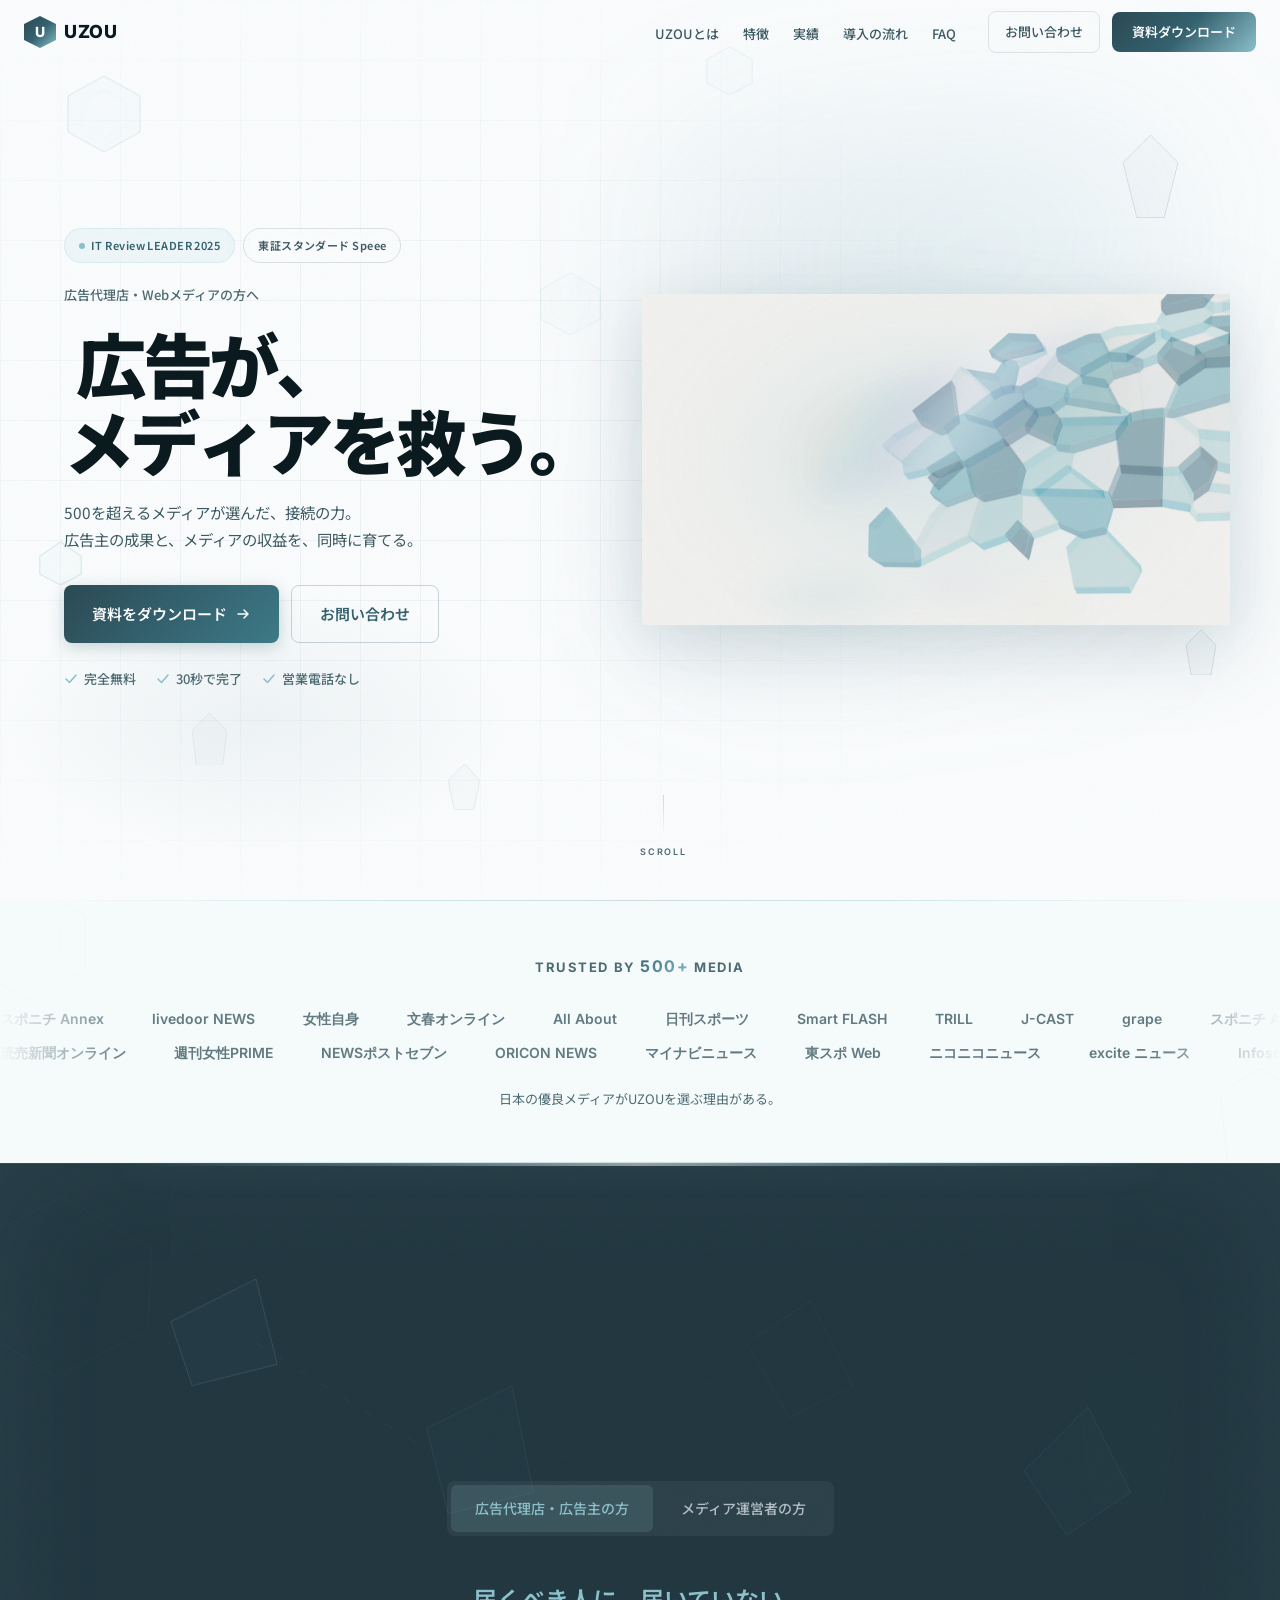
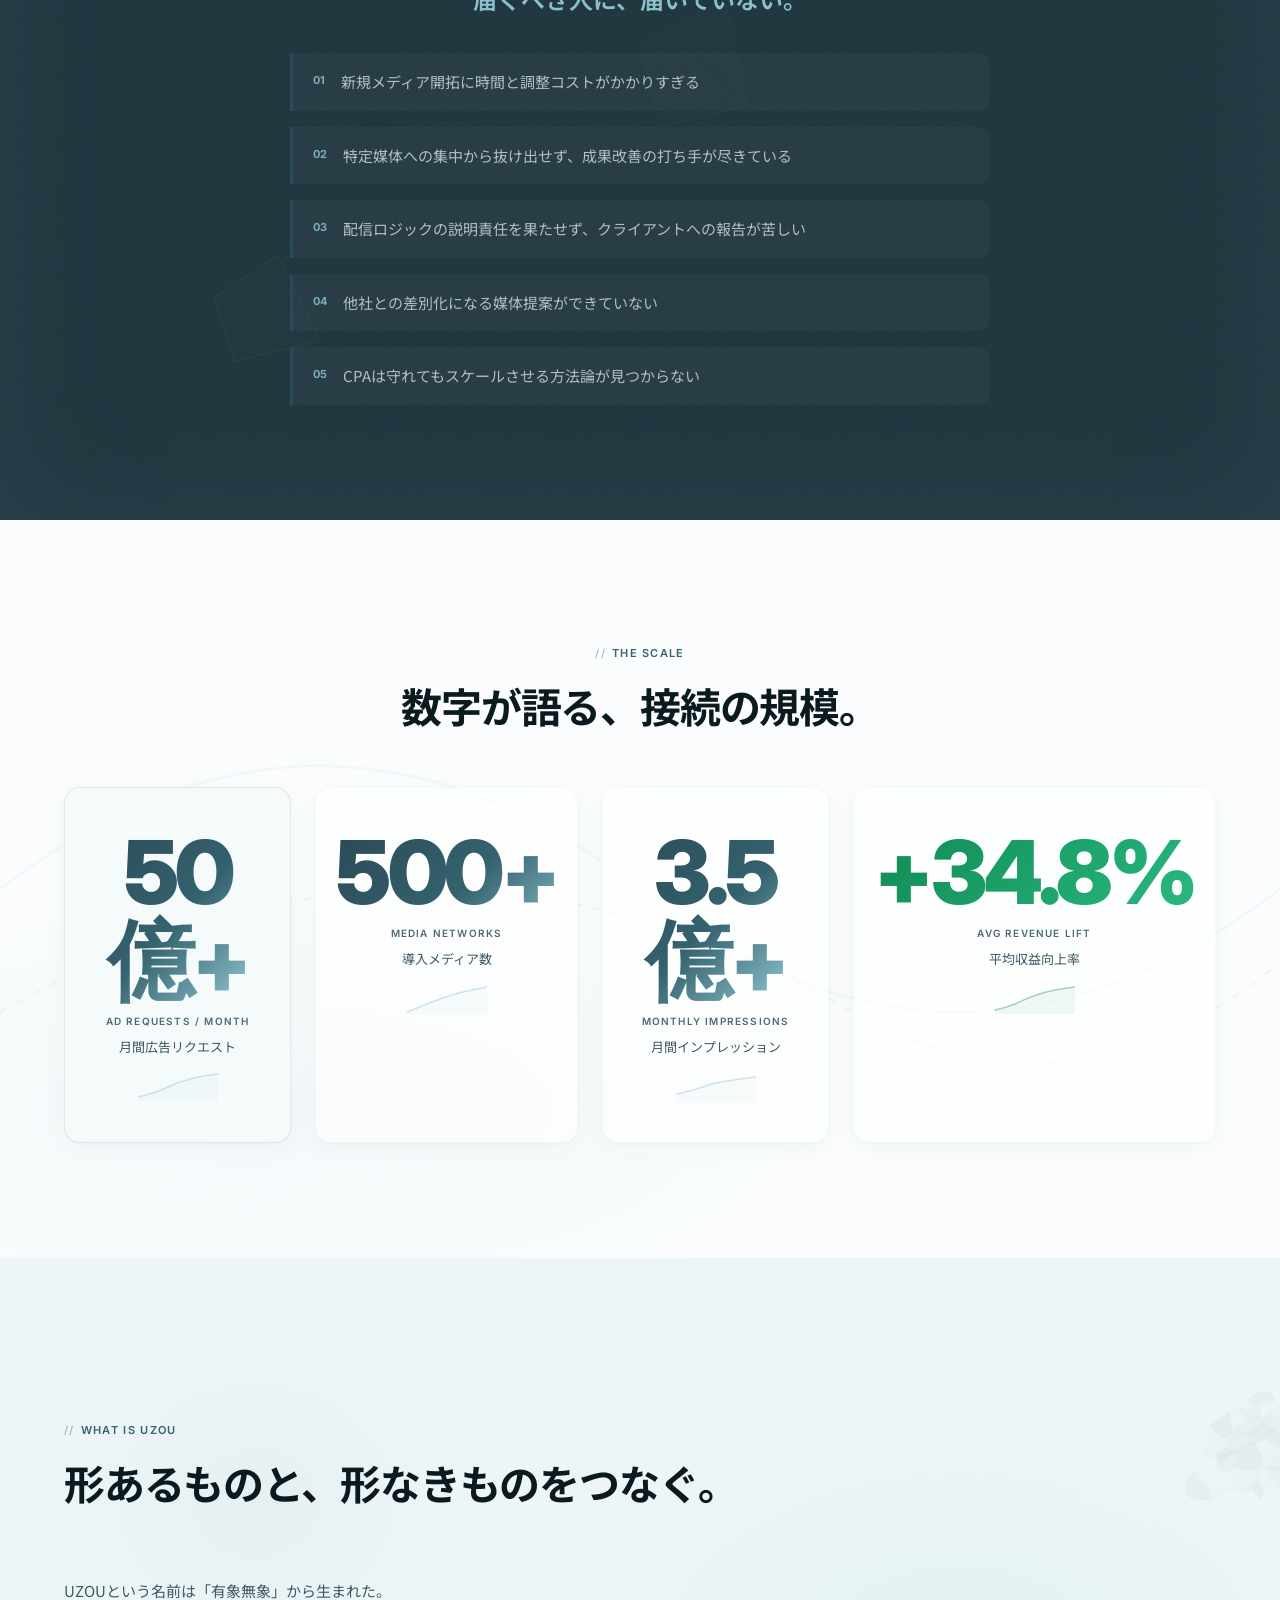
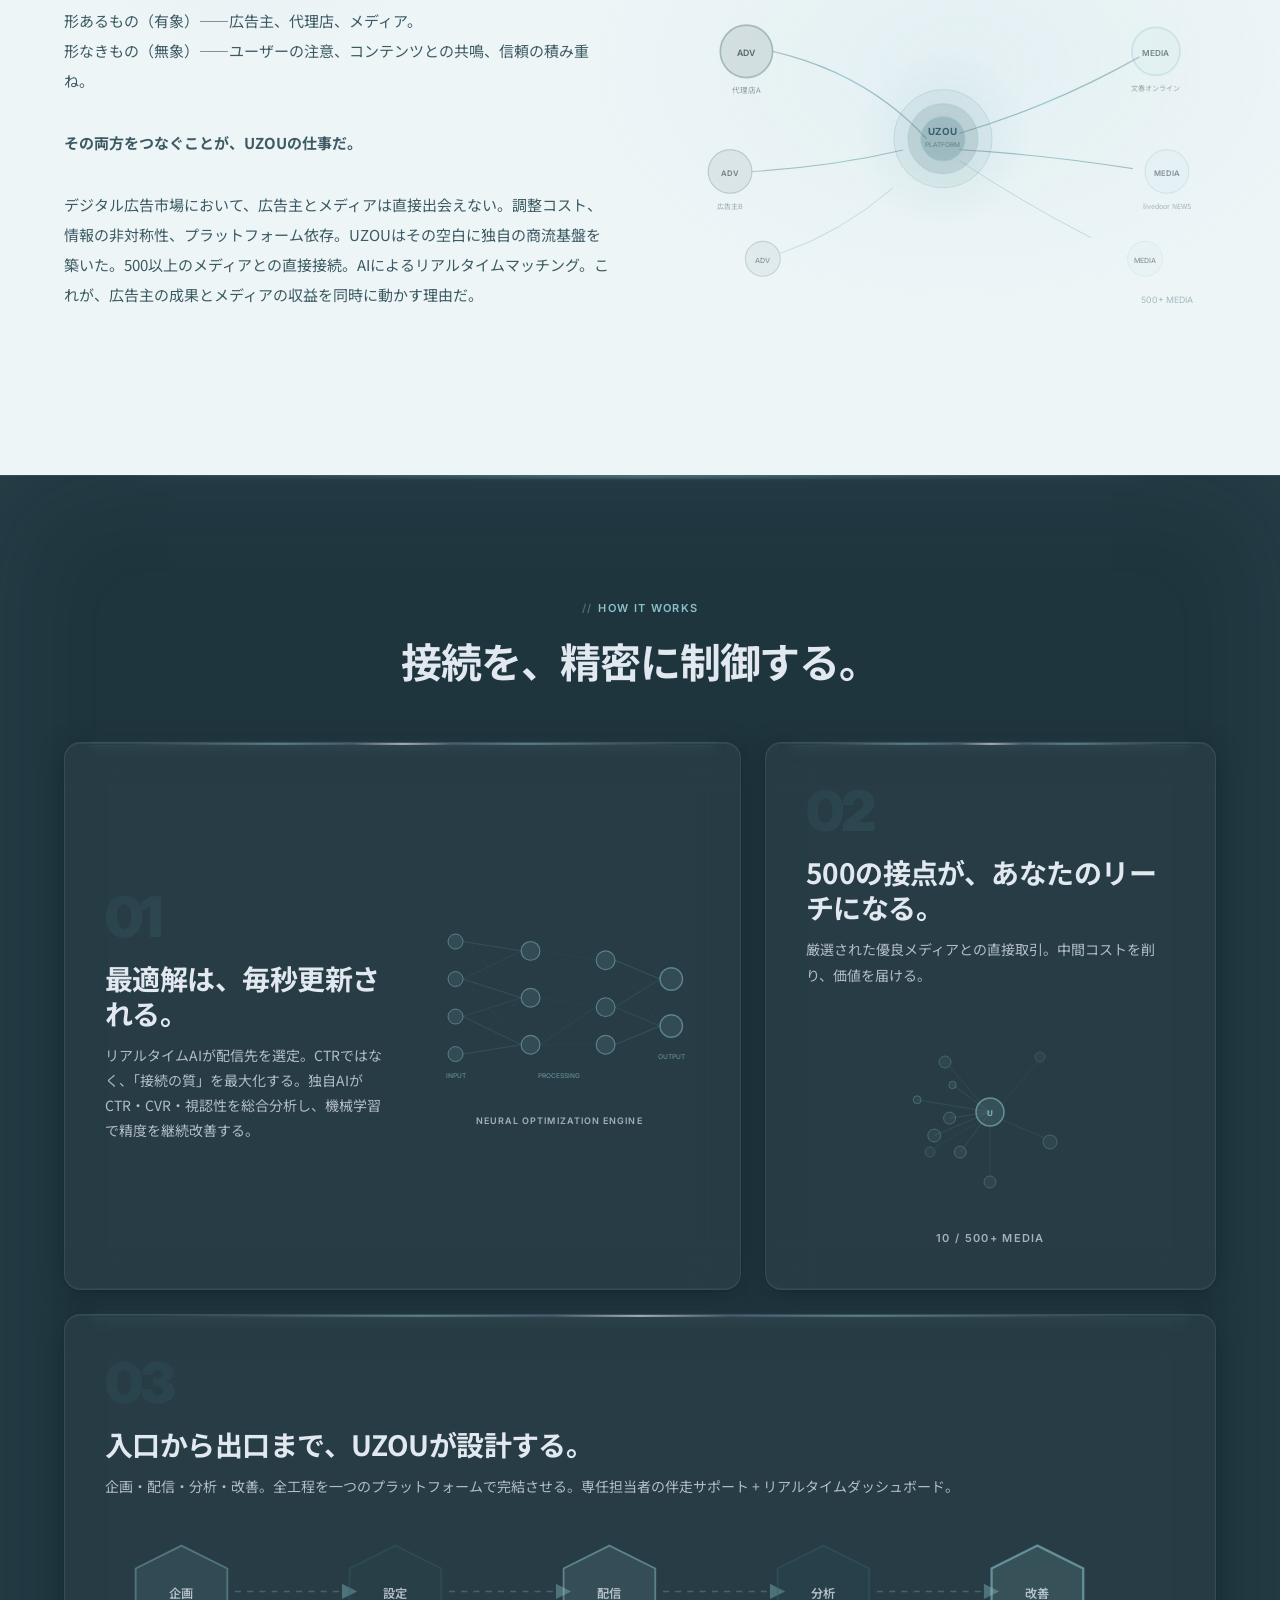
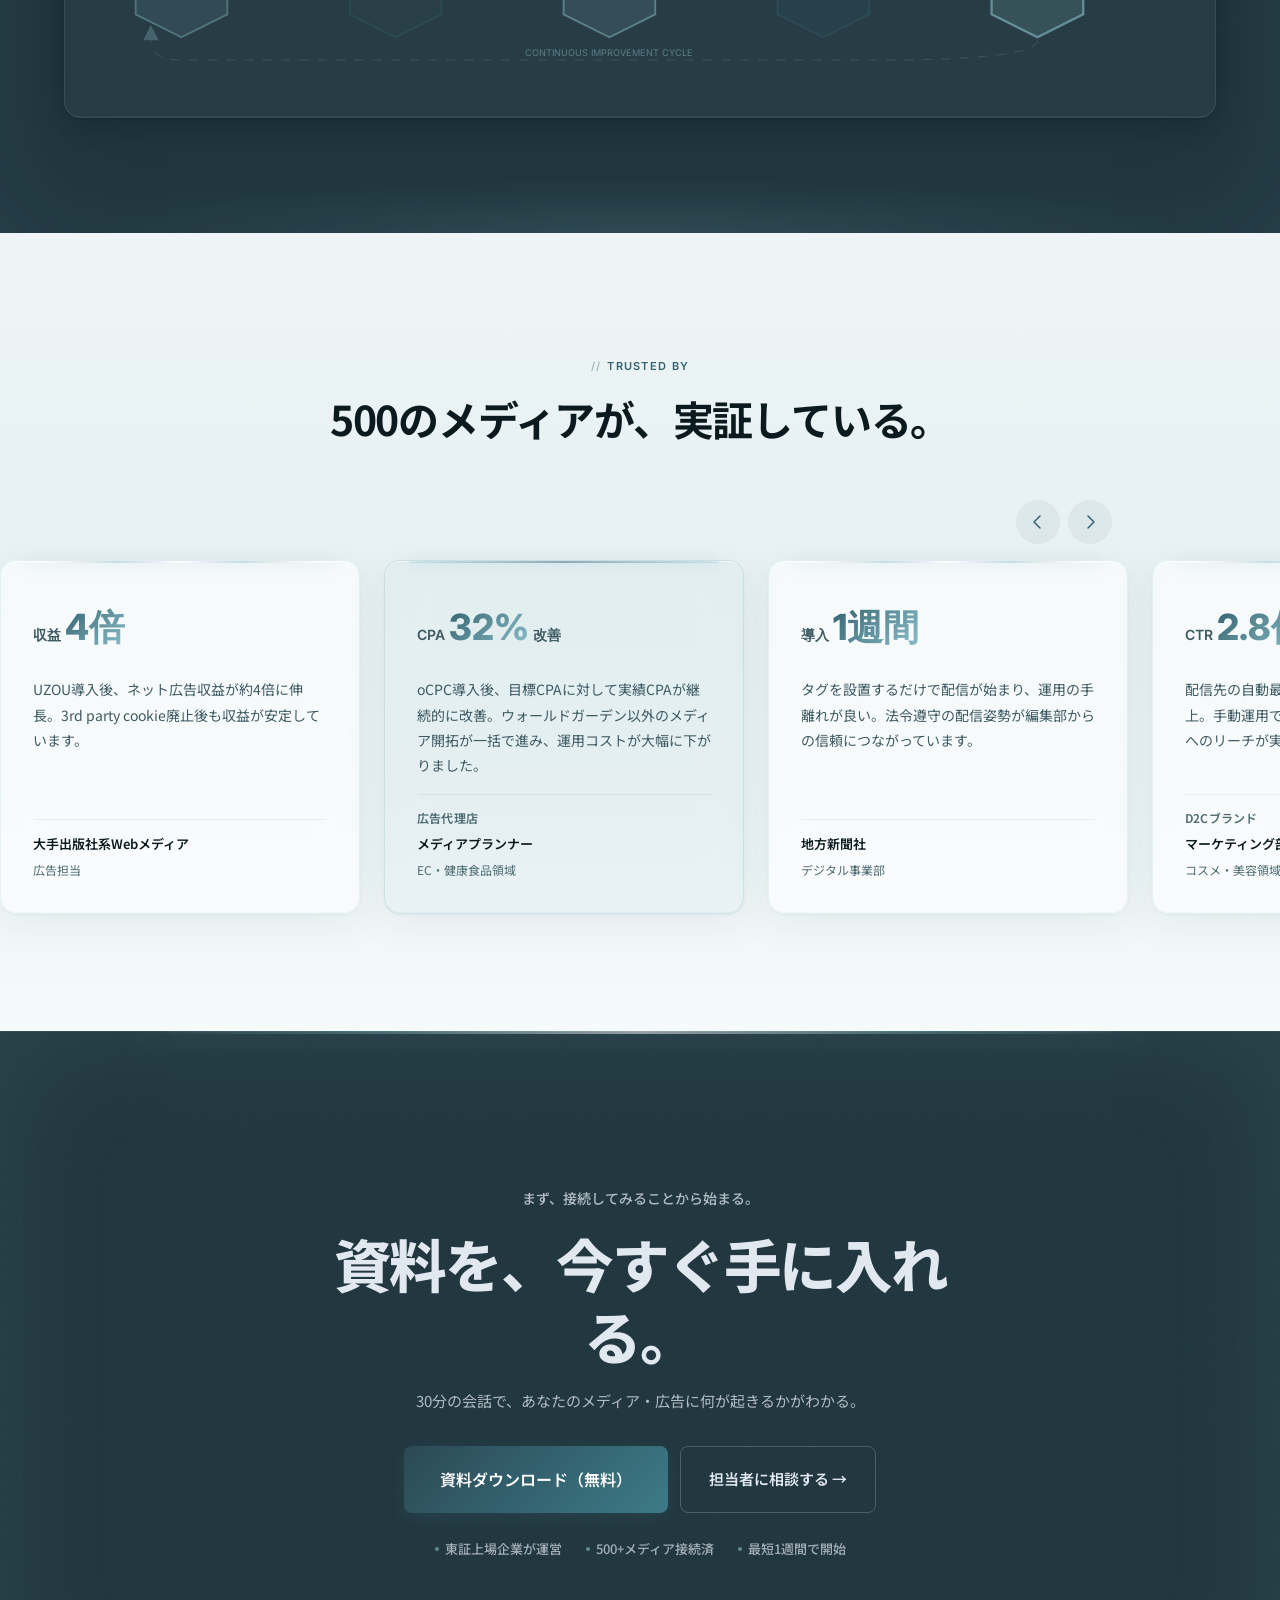
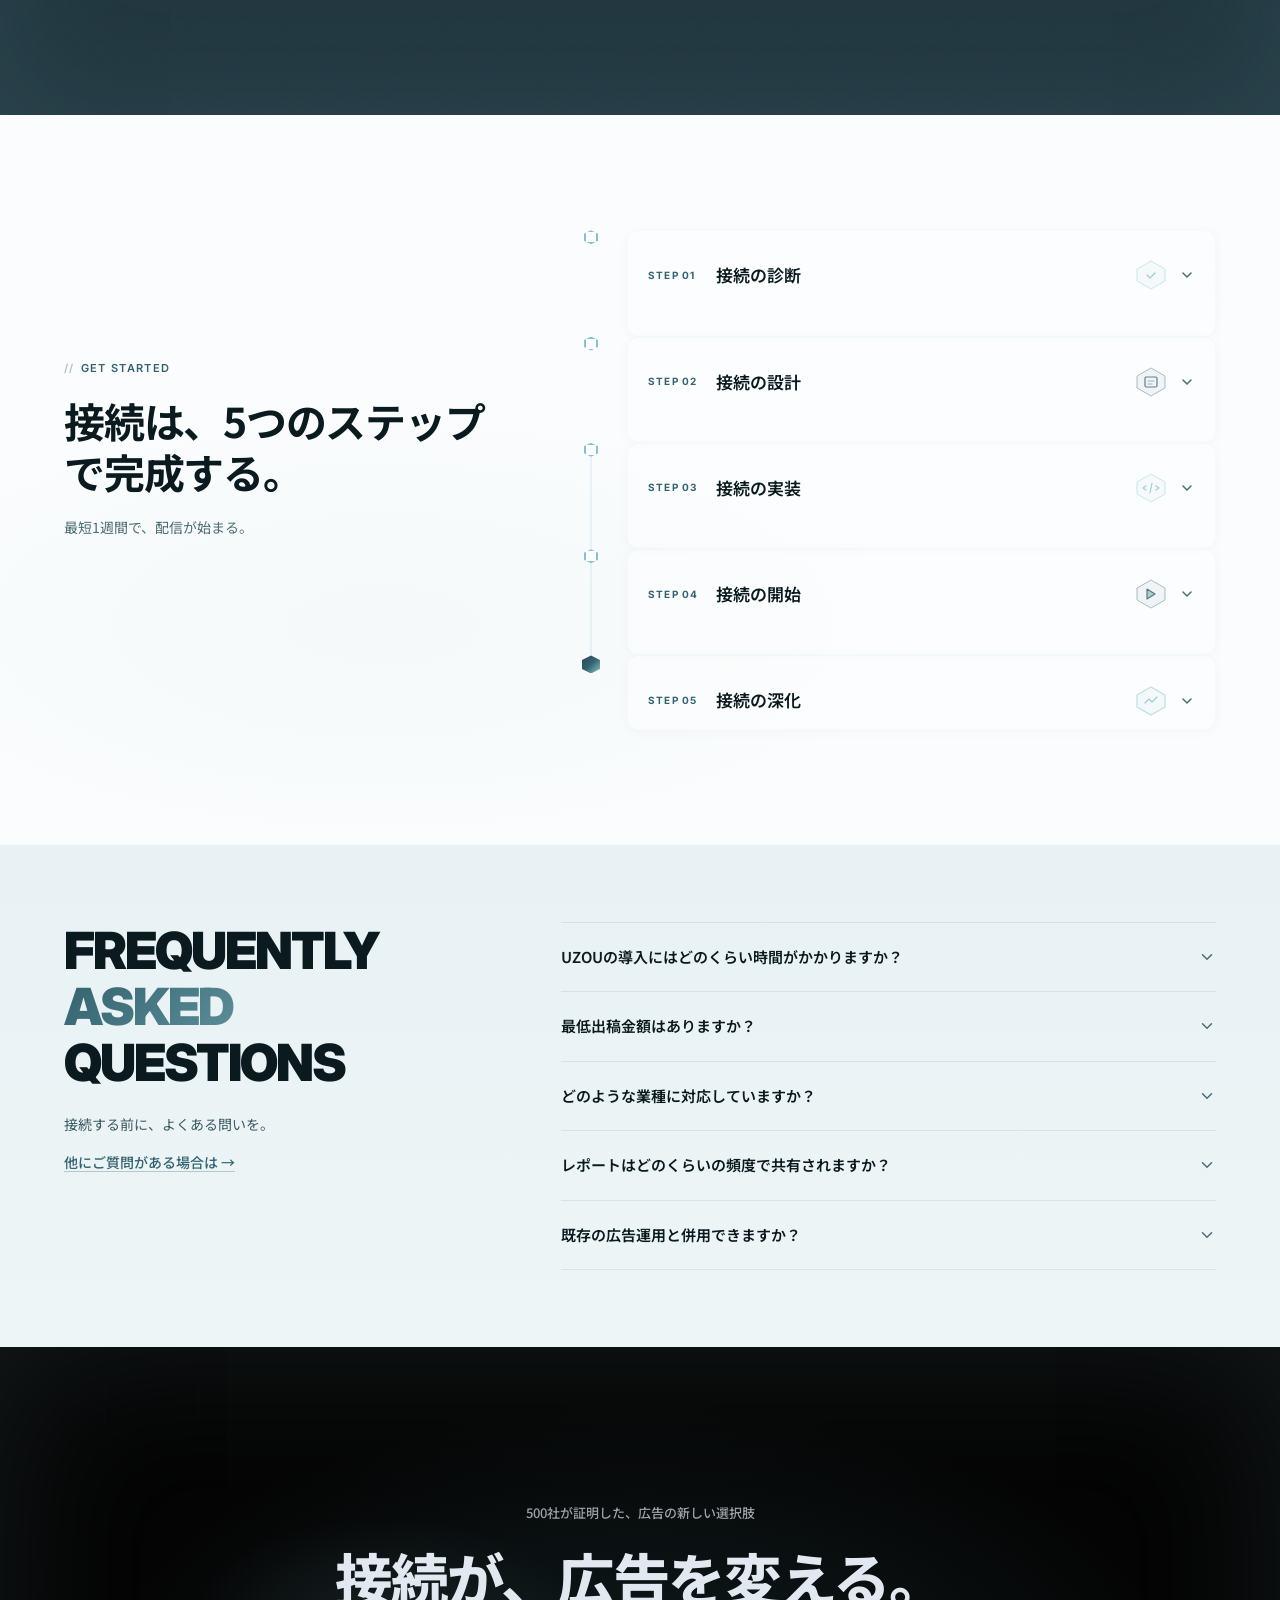
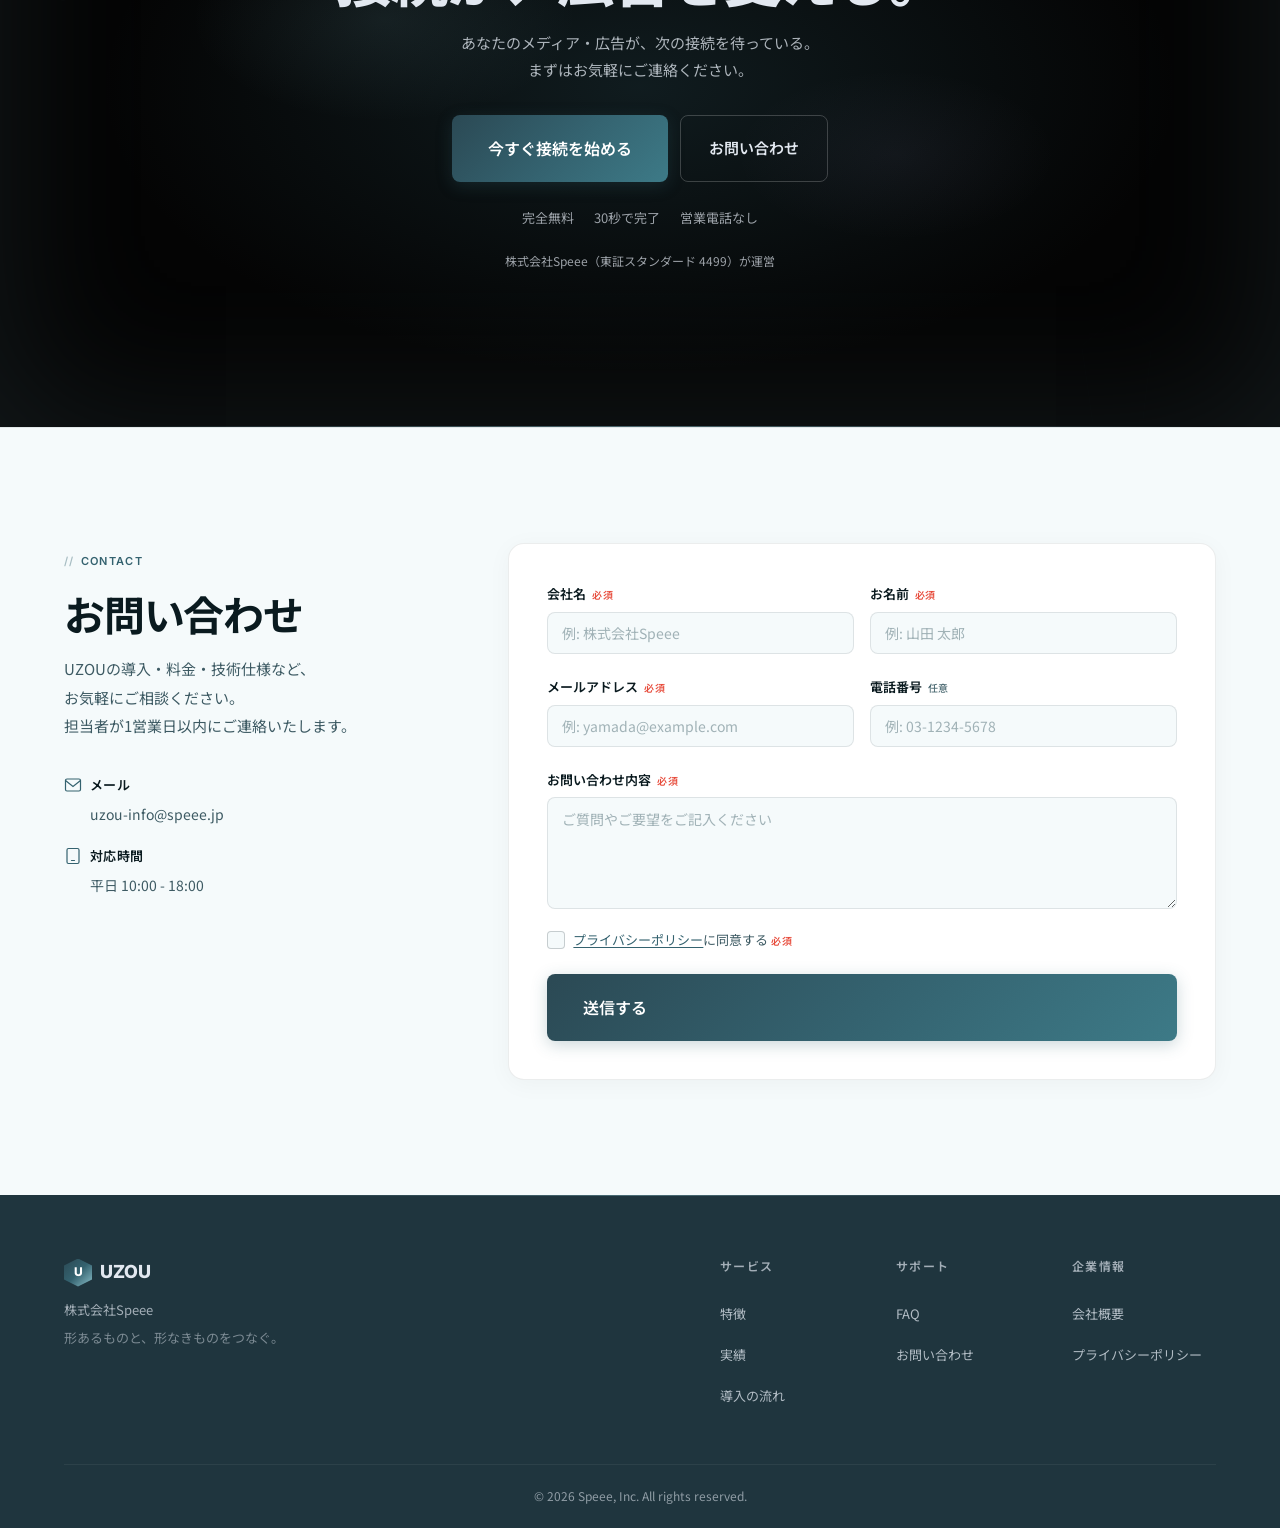
==== commit be9d3347: "お問い合わせセクション実装 + hidden属性修正 - #contact セクション追加（左情報カラム + 右フォームカード） - フォームバリデーション（会社名/名前/メール/お問い合わせ内容 必" ====
--- a/index.html
+++ b/index.html
@@ -1085,9 +1085,101 @@
 </main>
 
 <!-- ========================================
+  お問い合わせセクション
+======================================== -->
+<section class="contact-section" id="contact" aria-labelledby="contact-title">
+  <div class="container">
+    <div class="contact-section__layout">
+      <div class="contact-section__info">
+        <span class="section-tag"><span aria-hidden="true">//</span> CONTACT</span>
+        <h2 class="section-heading" id="contact-title">お問い合わせ</h2>
+        <p class="contact-section__desc">
+          UZOUの導入・料金・技術仕様など、<br>お気軽にご相談ください。<br>担当者が1営業日以内にご連絡いたします。
+        </p>
+        <dl class="contact-section__meta">
+          <div class="contact-section__meta-item">
+            <dt>
+              <svg width="18" height="18" viewBox="0 0 18 18" fill="none" aria-hidden="true"><path d="M3 3h12a1.5 1.5 0 011.5 1.5v9A1.5 1.5 0 0115 15H3a1.5 1.5 0 01-1.5-1.5v-9A1.5 1.5 0 013 3z" stroke="currentColor" stroke-width="1.2"/><path d="M16.5 4.5L9 10.5 1.5 4.5" stroke="currentColor" stroke-width="1.2" stroke-linecap="round"/></svg>
+              メール
+            </dt>
+            <dd>uzou-info@speee.jp</dd>
+          </div>
+          <div class="contact-section__meta-item">
+            <dt>
+              <svg width="18" height="18" viewBox="0 0 18 18" fill="none" aria-hidden="true"><rect x="3" y="1.5" width="12" height="15" rx="1.5" stroke="currentColor" stroke-width="1.2"/><line x1="7.5" y1="13.5" x2="10.5" y2="13.5" stroke="currentColor" stroke-width="1.2" stroke-linecap="round"/></svg>
+              対応時間
+            </dt>
+            <dd>平日 10:00 - 18:00</dd>
+          </div>
+        </dl>
+      </div>
+
+      <form class="contact-section__form" id="contact-form" novalidate>
+        <div class="contact-section__field-row">
+          <div class="contact-section__field">
+            <label for="ct-company" class="contact-section__label">会社名 <span class="modal__required">必須</span></label>
+            <input type="text" id="ct-company" name="company" class="contact-section__input" required
+                   placeholder="例: 株式会社Speee" autocomplete="organization">
+            <span class="contact-section__error" aria-live="polite"></span>
+          </div>
+          <div class="contact-section__field">
+            <label for="ct-name" class="contact-section__label">お名前 <span class="modal__required">必須</span></label>
+            <input type="text" id="ct-name" name="name" class="contact-section__input" required
+                   placeholder="例: 山田 太郎" autocomplete="name">
+            <span class="contact-section__error" aria-live="polite"></span>
+          </div>
+        </div>
+        <div class="contact-section__field-row">
+          <div class="contact-section__field">
+            <label for="ct-email" class="contact-section__label">メールアドレス <span class="modal__required">必須</span></label>
+            <input type="email" id="ct-email" name="email" class="contact-section__input" required
+                   placeholder="例: yamada@example.com" autocomplete="email">
+            <span class="contact-section__error" aria-live="polite"></span>
+          </div>
+          <div class="contact-section__field">
+            <label for="ct-phone" class="contact-section__label">電話番号 <span class="modal__optional">任意</span></label>
+            <input type="tel" id="ct-phone" name="phone" class="contact-section__input"
+                   placeholder="例: 03-1234-5678" autocomplete="tel">
+          </div>
+        </div>
+        <div class="contact-section__field">
+          <label for="ct-message" class="contact-section__label">お問い合わせ内容 <span class="modal__required">必須</span></label>
+          <textarea id="ct-message" name="message" class="contact-section__input contact-section__textarea" required
+                    placeholder="ご質問やご要望をご記入ください" rows="4"></textarea>
+          <span class="contact-section__error" aria-live="polite"></span>
+        </div>
+        <div class="contact-section__field contact-section__field--checkbox">
+          <label class="modal__checkbox-label">
+            <input type="checkbox" id="ct-privacy" name="privacy" class="modal__checkbox" required>
+            <span class="modal__checkbox-custom" aria-hidden="true"></span>
+            <span><a href="https://speee.jp/privacy/" target="_blank" rel="noopener noreferrer">プライバシーポリシー</a>に同意する <span class="modal__required">必須</span></span>
+          </label>
+          <span class="contact-section__error" aria-live="polite"></span>
+        </div>
+        <button type="submit" class="btn btn--primary btn--shimmer btn--lg contact-section__submit">
+          <span class="contact-section__submit-text">送信する</span>
+          <span class="contact-section__submit-loading" aria-hidden="true">
+            <svg width="20" height="20" viewBox="0 0 20 20" fill="none"><circle cx="10" cy="10" r="8" stroke="currentColor" stroke-width="2" stroke-dasharray="25 25" stroke-linecap="round"/></svg>
+          </span>
+        </button>
+
+        <!-- 送信完了 -->
+        <div class="contact-section__success" hidden>
+          <svg width="40" height="40" viewBox="0 0 40 40" fill="none" aria-hidden="true">
+            <circle cx="20" cy="20" r="18" stroke="var(--c-primary)" stroke-width="1.5"/>
+            <path d="M12 20l5 5 11-11" stroke="var(--c-primary)" stroke-width="2" stroke-linecap="round" stroke-linejoin="round"/>
+          </svg>
+          <p><strong>お問い合わせを受け付けました。</strong><br>1営業日以内にご連絡いたします。</p>
+        </div>
+      </form>
+    </div>
+  </div>
+</section>
+
+<!-- ========================================
   Footer
 ======================================== -->
-<footer class="footer" id="contact" role="contentinfo">
+<footer class="footer" role="contentinfo">
   <div class="container">
     <h2 class="sr-only">サイト情報</h2>
     <div class="footer__inner">
--- a/style.css
+++ b/style.css
@@ -2416,6 +2416,10 @@
   color: var(--t3-light);
 }
 
+.modal__success[hidden] {
+  display: none;
+}
+
 .modal__success {
   display: flex;
   flex-direction: column;
@@ -2500,3 +2504,208 @@
     padding: 24px 20px;
   }
 }
+
+/* =============================================
+   Part 25: お問い合わせセクション
+   ============================================= */
+.contact-section {
+  padding: var(--section-pad-lg) 0;
+  background: var(--bg-surface);
+  border-top: var(--border-light);
+}
+
+.contact-section__layout {
+  display: grid;
+  grid-template-columns: 380px 1fr;
+  gap: clamp(40px, 5vw, 80px);
+  align-items: start;
+}
+
+.contact-section__info {
+  position: sticky;
+  top: 120px;
+}
+
+.contact-section__desc {
+  font-size: 15px;
+  color: var(--t2-light);
+  line-height: var(--lh-body);
+  margin-top: 16px;
+  margin-bottom: 32px;
+}
+
+.contact-section__meta {
+  display: flex;
+  flex-direction: column;
+  gap: 16px;
+}
+
+.contact-section__meta-item {
+  display: flex;
+  flex-direction: column;
+  gap: 4px;
+}
+
+.contact-section__meta-item dt {
+  display: flex;
+  align-items: center;
+  gap: 8px;
+  font-size: 13px;
+  font-weight: 600;
+  color: var(--t1-light);
+  letter-spacing: 0.02em;
+}
+
+.contact-section__meta-item dt svg {
+  color: var(--c-primary);
+}
+
+.contact-section__meta-item dd {
+  font-size: 14px;
+  color: var(--t2-light);
+  padding-left: 26px;
+}
+
+/* フォーム */
+.contact-section__form {
+  background: var(--c-base);
+  border-radius: var(--r-card);
+  padding: clamp(28px, 3vw, 40px);
+  border: var(--border-light);
+  box-shadow: 0 4px 24px rgba(10, 26, 31, 0.04);
+}
+
+.contact-section__field-row {
+  display: grid;
+  grid-template-columns: 1fr 1fr;
+  gap: 16px;
+  margin-bottom: 16px;
+}
+
+.contact-section__field {
+  display: flex;
+  flex-direction: column;
+  gap: 5px;
+  margin-bottom: 16px;
+}
+
+.contact-section__field-row .contact-section__field {
+  margin-bottom: 0;
+}
+
+.contact-section__label {
+  font-size: 13px;
+  font-weight: 600;
+  color: var(--t1-light);
+  display: flex;
+  align-items: center;
+  gap: 6px;
+}
+
+.contact-section__input {
+  width: 100%;
+  padding: 10px 14px;
+  font-family: var(--font-body);
+  font-size: 14px;
+  color: var(--t1-light);
+  background: var(--bg-surface);
+  border: 1px solid rgba(10, 26, 31, 0.1);
+  border-radius: var(--r-button);
+  outline: none;
+  transition: border-color var(--dur-fast) var(--ease-hover),
+              box-shadow var(--dur-fast) var(--ease-hover);
+}
+
+.contact-section__input::placeholder {
+  color: var(--t3-light);
+  opacity: 0.5;
+}
+
+.contact-section__input:focus {
+  border-color: var(--c-primary);
+  box-shadow: 0 0 0 3px rgba(52, 98, 111, 0.1);
+}
+
+.contact-section__input.is-invalid {
+  border-color: #e74c3c;
+  box-shadow: 0 0 0 3px rgba(231, 76, 60, 0.08);
+}
+
+.contact-section__textarea {
+  resize: vertical;
+  min-height: 100px;
+  line-height: 1.6;
+}
+
+.contact-section__error {
+  font-size: 12px;
+  color: #e74c3c;
+  min-height: 0;
+  line-height: 1.4;
+}
+
+.contact-section__field--checkbox {
+  margin-bottom: 20px;
+}
+
+.contact-section__submit {
+  width: 100%;
+  position: relative;
+}
+
+.contact-section__submit.is-loading .contact-section__submit-text { opacity: 0; }
+.contact-section__submit.is-loading .contact-section__submit-loading { opacity: 1; }
+
+.contact-section__submit-loading {
+  position: absolute;
+  inset: 0;
+  display: flex;
+  align-items: center;
+  justify-content: center;
+  opacity: 0;
+  transition: opacity var(--dur-fast);
+}
+
+.contact-section__submit-loading svg {
+  animation: modalSpin 0.8s linear infinite;
+}
+
+.contact-section__success[hidden] {
+  display: none;
+}
+
+.contact-section__success {
+  display: flex;
+  align-items: center;
+  gap: 16px;
+  padding: 20px 24px;
+  margin-top: 16px;
+  background: rgba(52, 98, 111, 0.06);
+  border: 1px solid rgba(52, 98, 111, 0.12);
+  border-radius: var(--r-inner);
+}
+
+.contact-section__success p {
+  font-size: 14px;
+  color: var(--t1-light);
+  line-height: 1.6;
+}
+
+.contact-section__success svg {
+  flex-shrink: 0;
+}
+
+@media (max-width: 768px) {
+  .contact-section__layout {
+    grid-template-columns: 1fr;
+    gap: 32px;
+  }
+
+  .contact-section__info {
+    position: static;
+  }
+
+  .contact-section__field-row {
+    grid-template-columns: 1fr;
+  }
+}
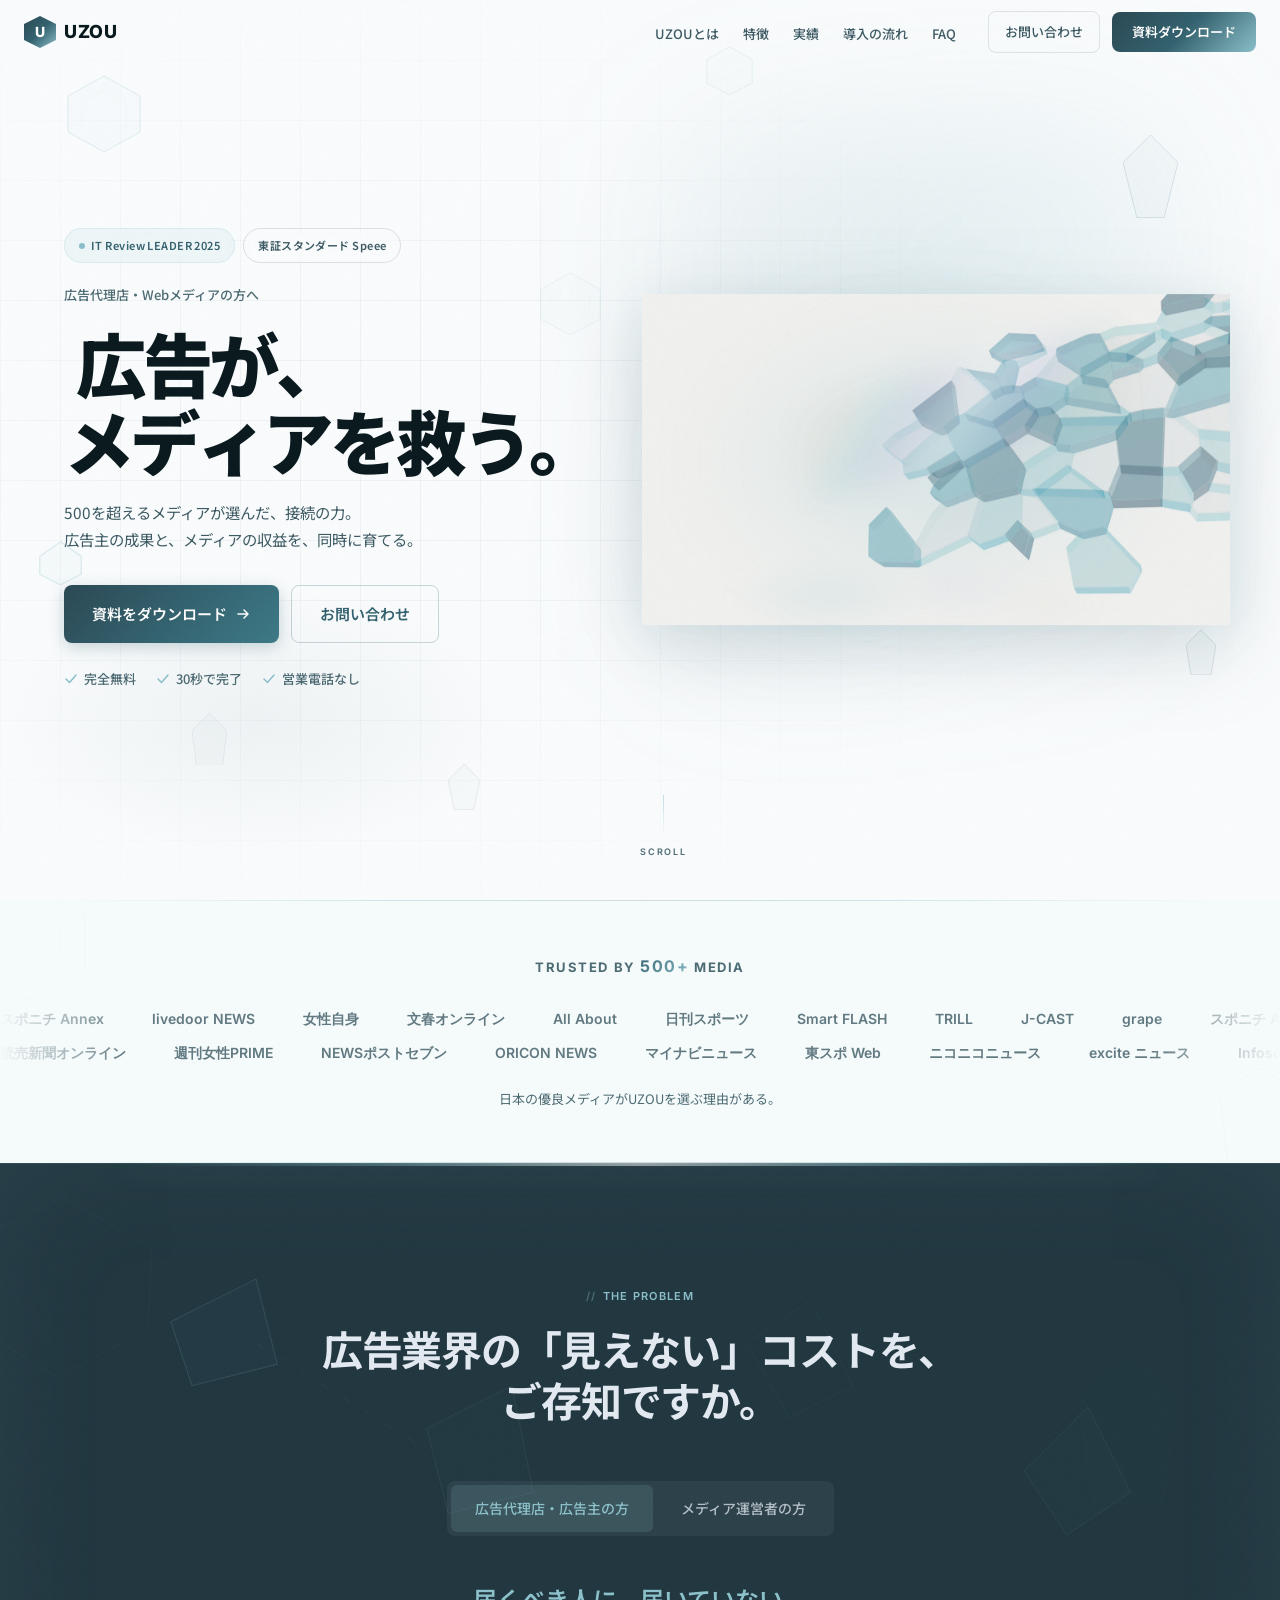
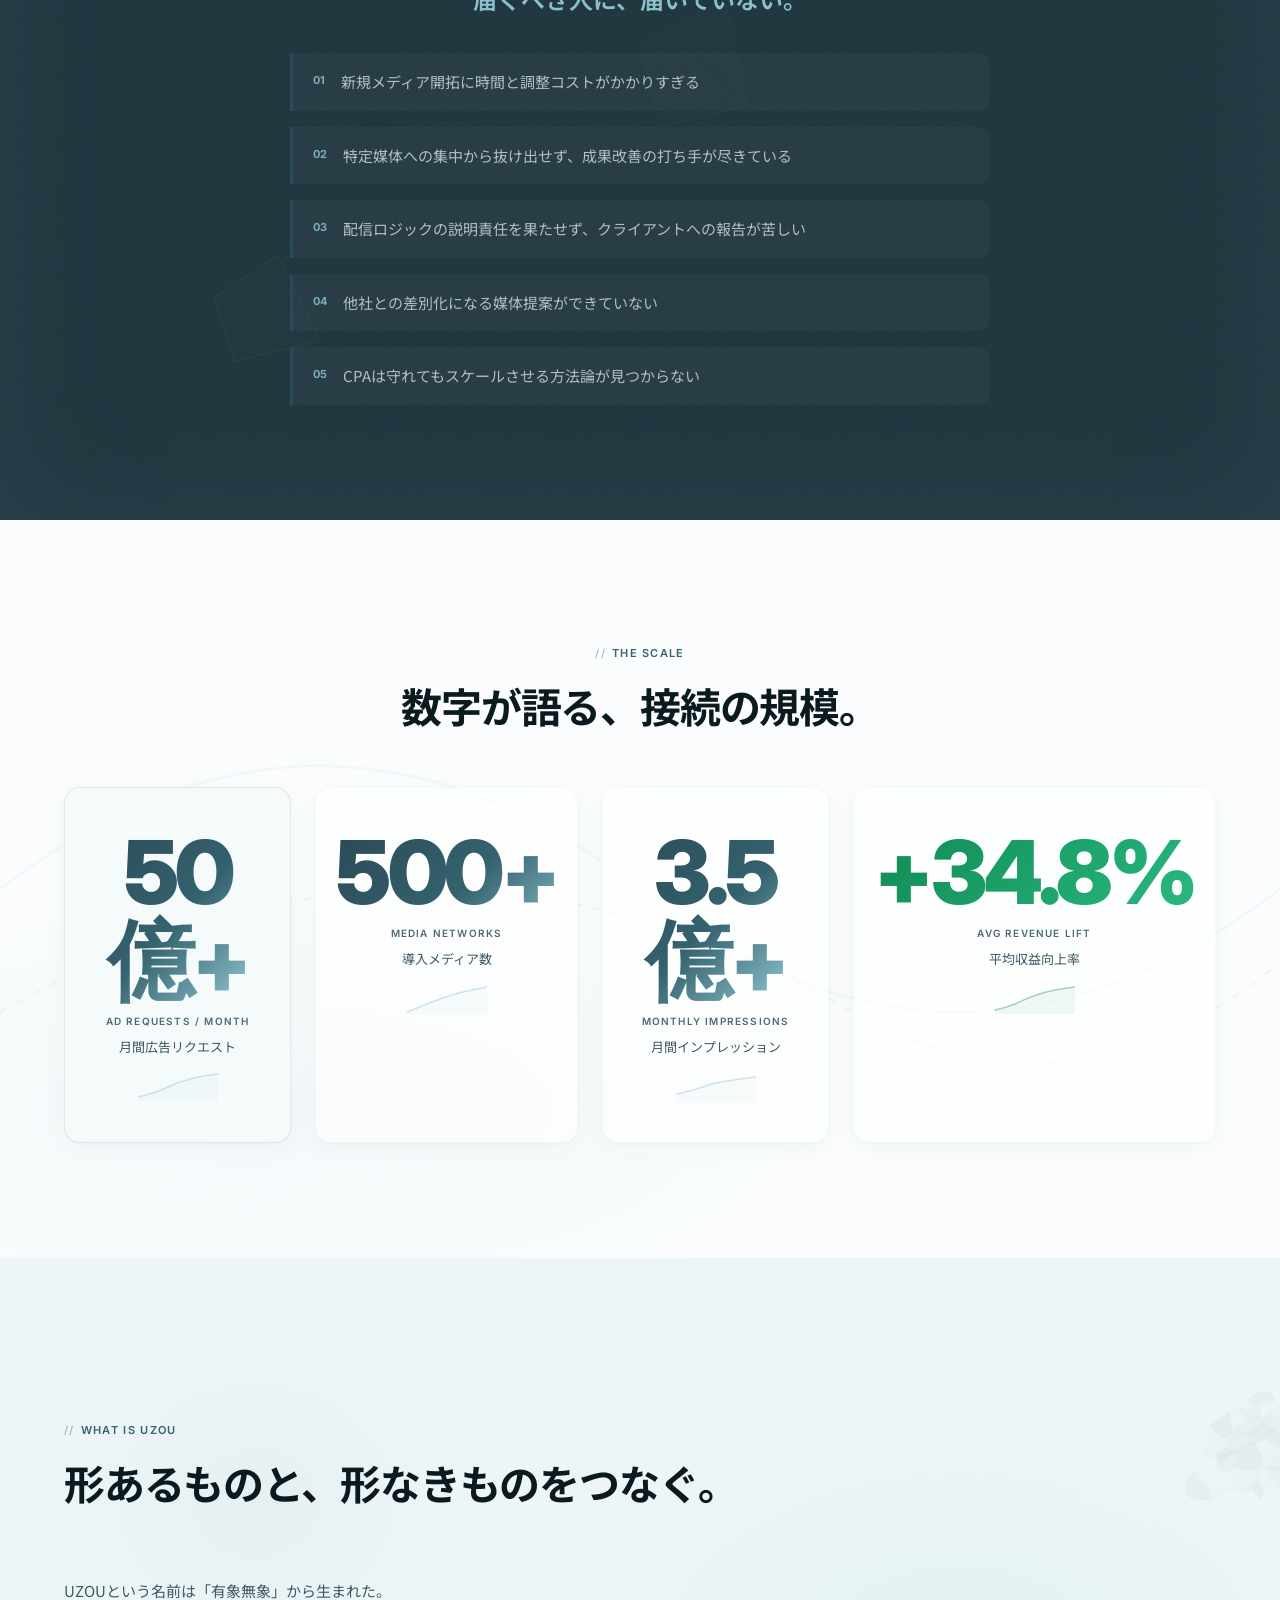
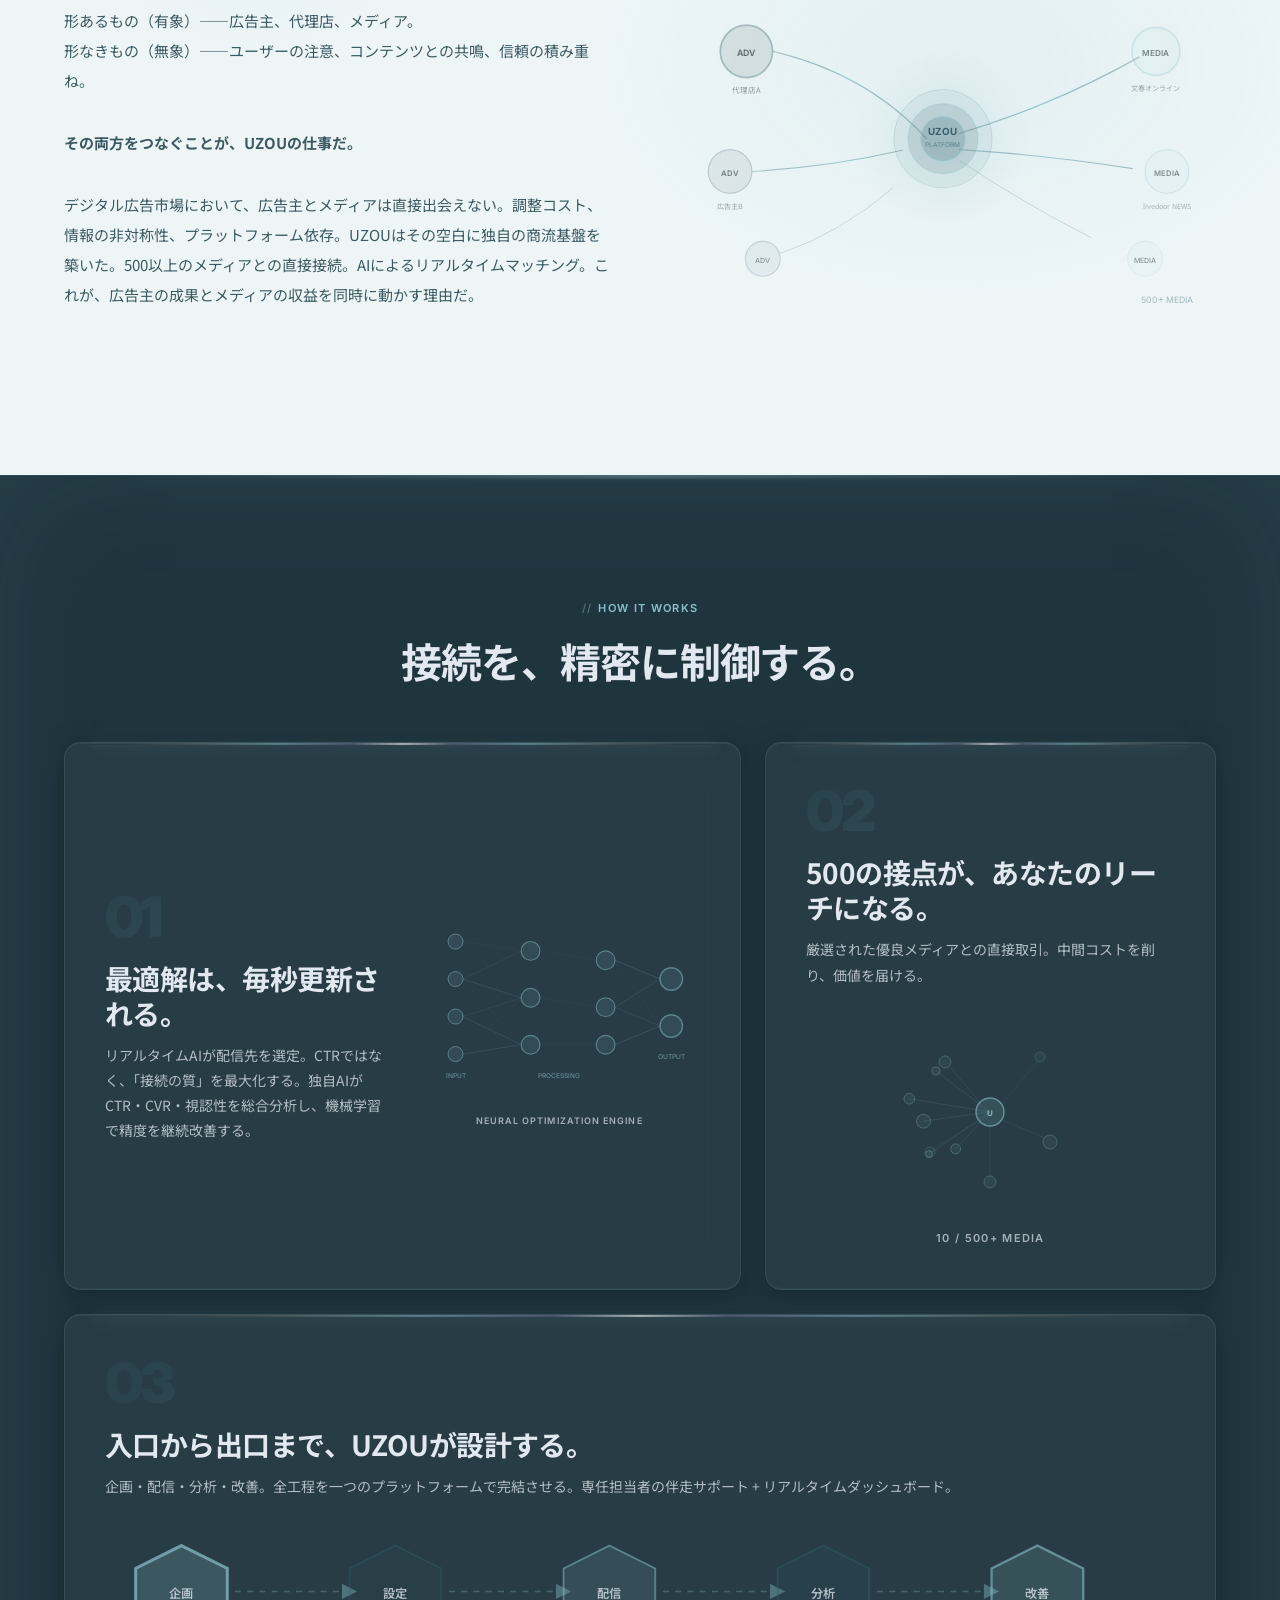
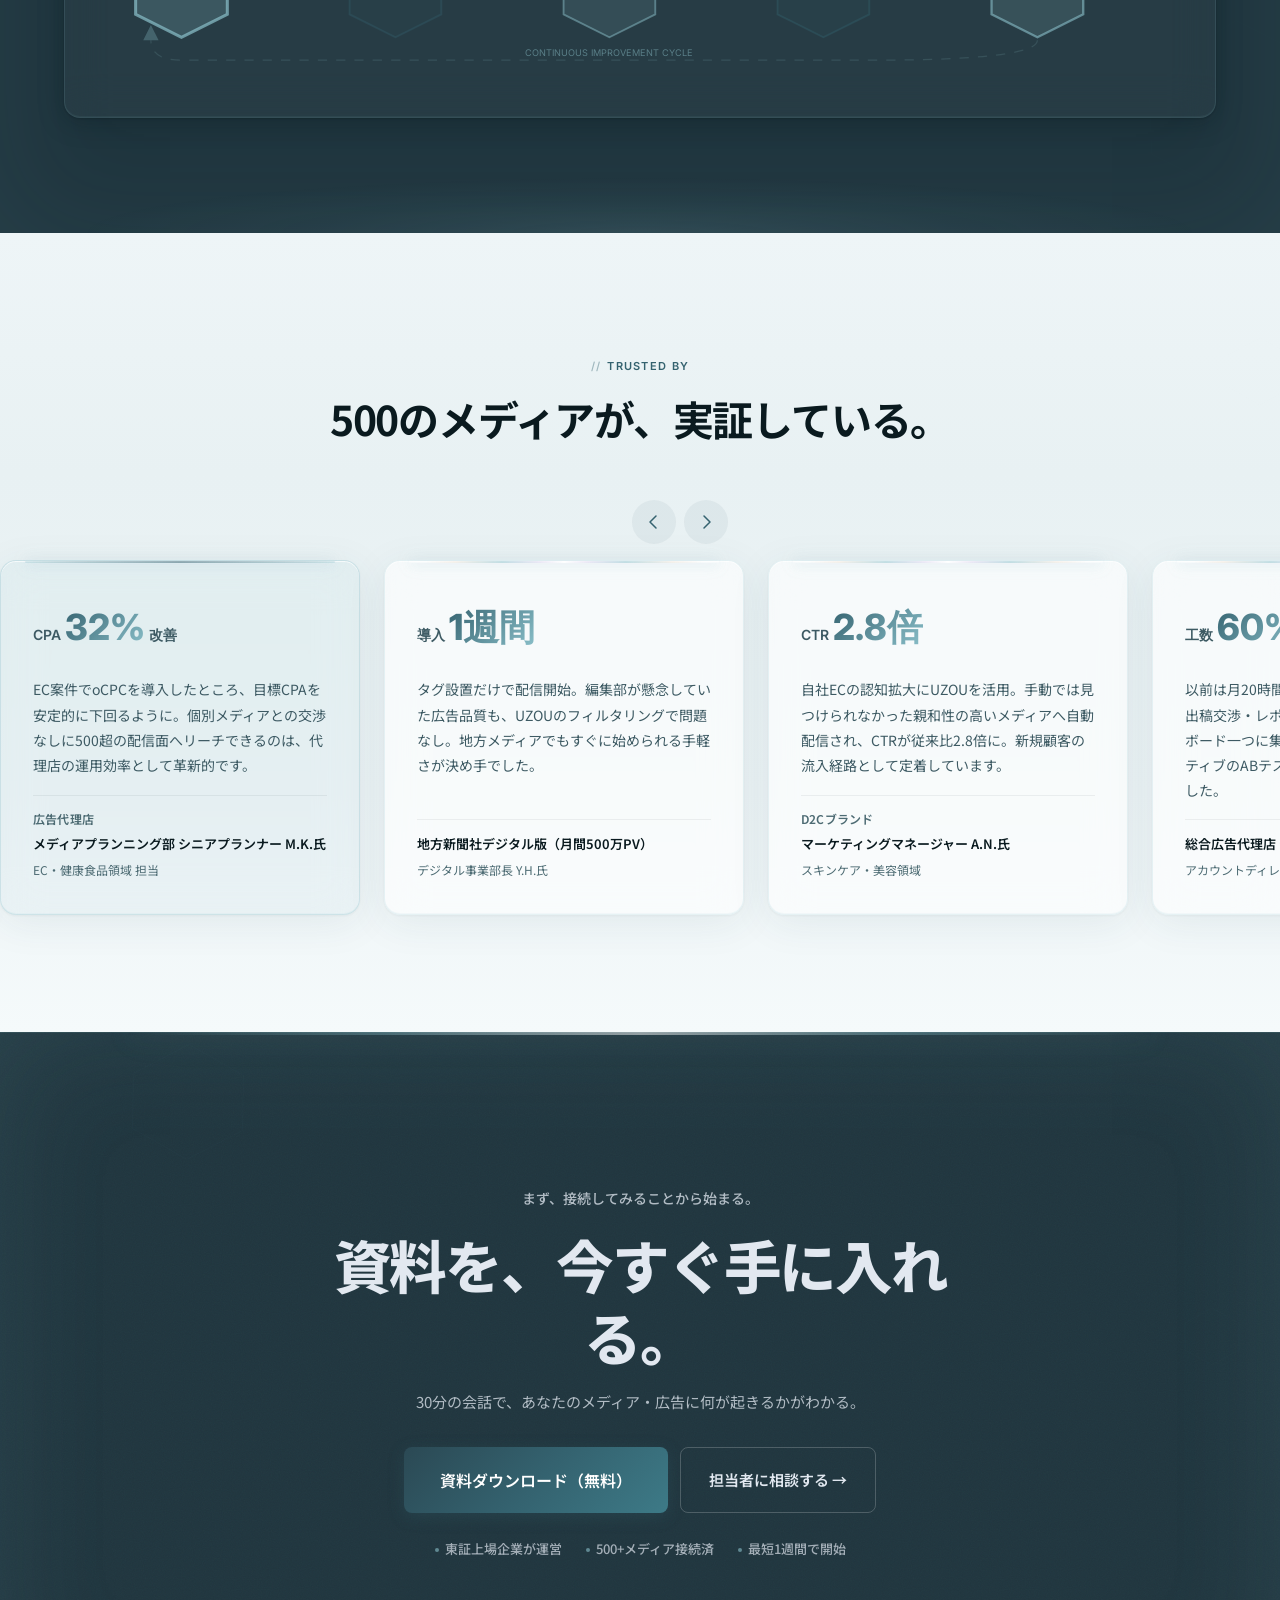
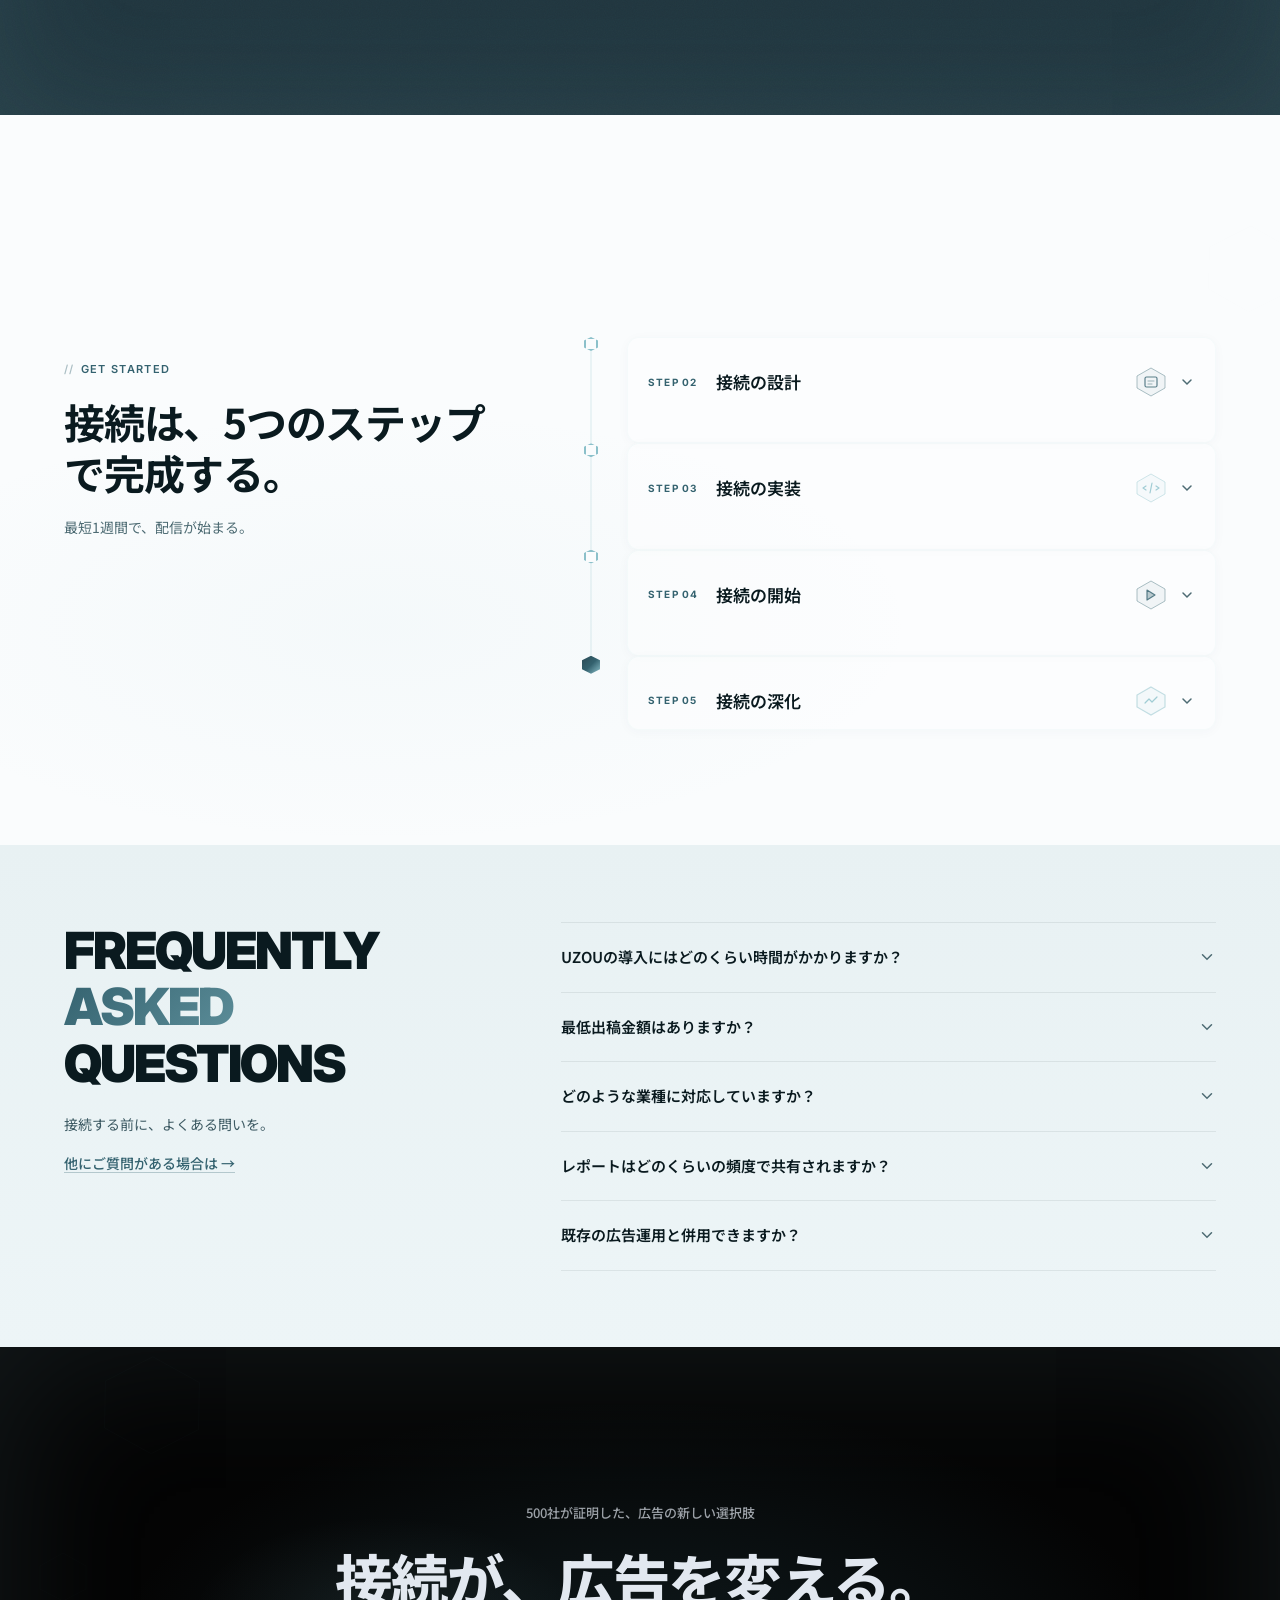
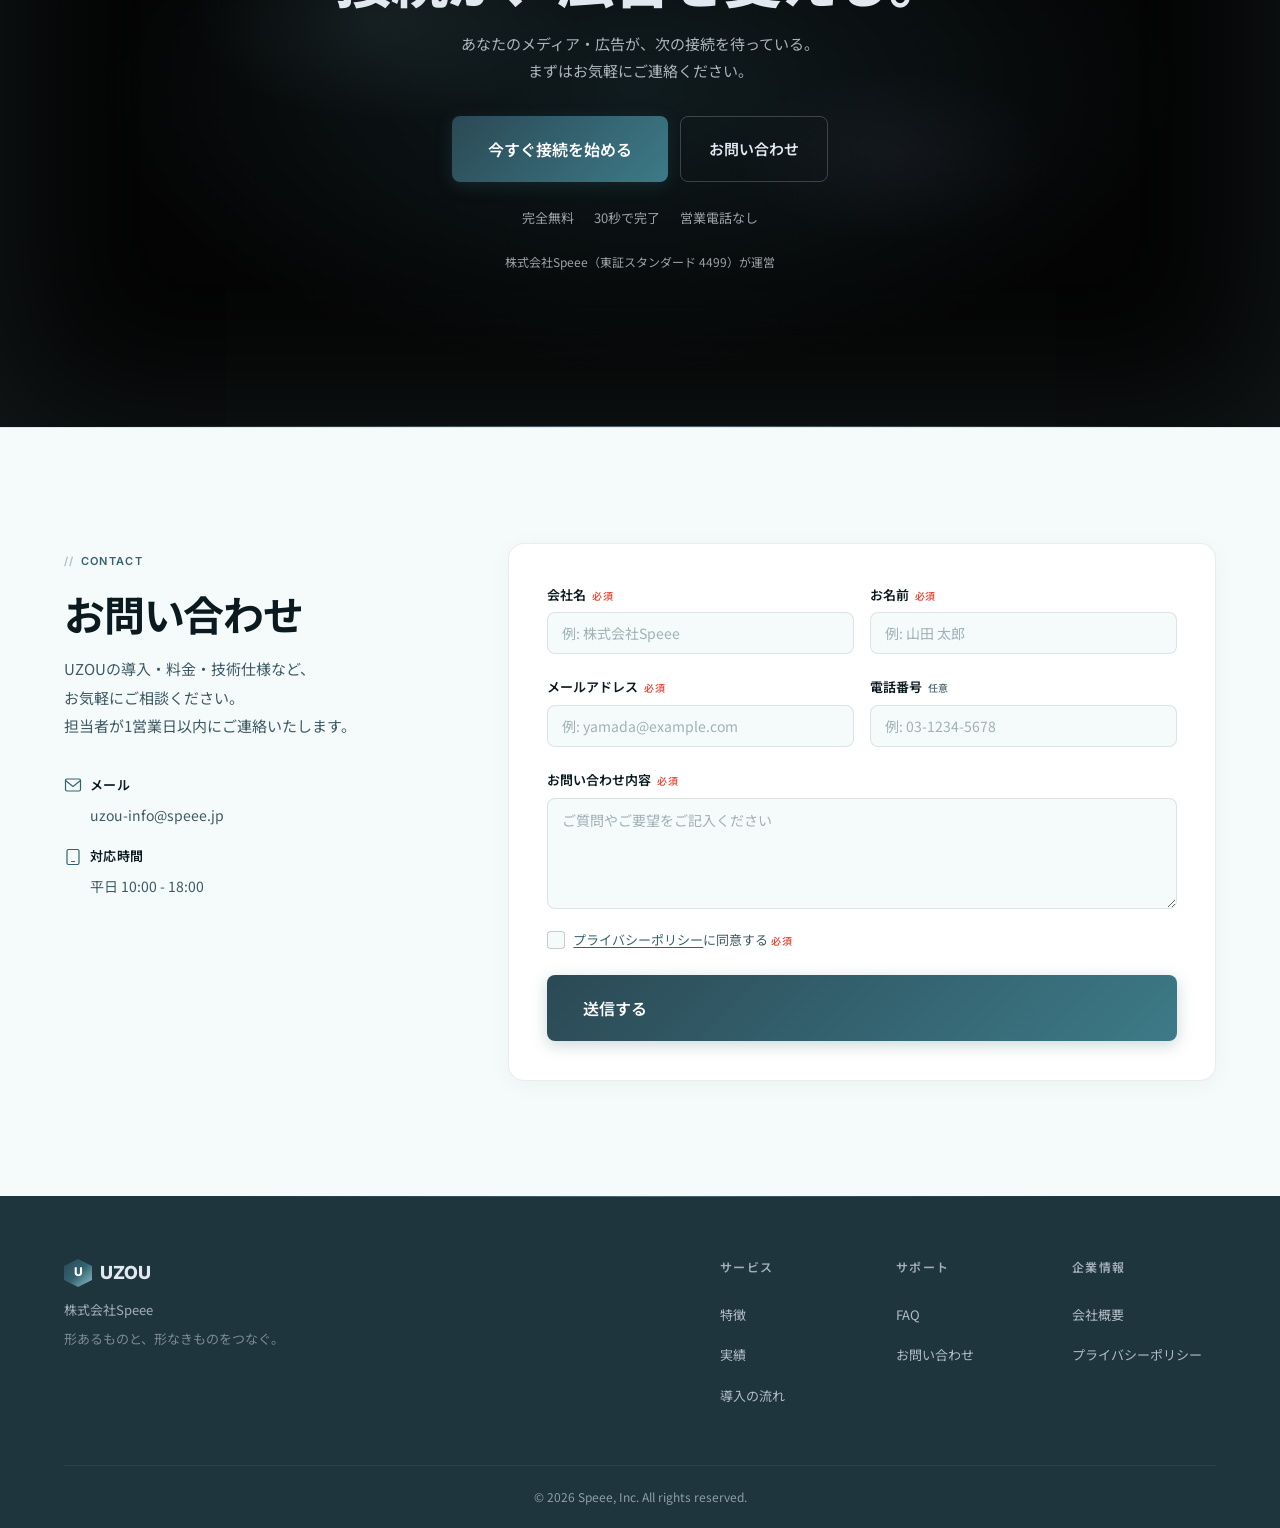
==== commit 6eed5a43: "OG画像絶対URL修正 + テスティモニアル信頼性向上 - og:image を相対パスから絶対URL(https://uzou.speee.jp/)に修正 - og:url メタタグ追加 - テステ" ====
--- a/index.html
+++ b/index.html
@@ -10,7 +10,8 @@
   <meta property="og:title" content="UZOU — 広告が、メディアを救う。">
   <meta property="og:description" content="500を超えるメディアが選んだ、接続の力。広告主の成果とメディアの収益を同時に育てる。">
   <meta property="og:type" content="website">
-  <meta property="og:image" content="og-image.png">
+  <meta property="og:url" content="https://uzou.speee.jp/">
+  <meta property="og:image" content="https://uzou.speee.jp/og-image.png">
   <meta property="og:image:width" content="1200">
   <meta property="og:image:height" content="630">
 
@@ -774,48 +775,48 @@
     <div class="voices__track">
       <article class="voices__card glass-card">
         <div class="voices__metric">収益 <span>4倍</span></div>
-        <blockquote>UZOU導入後、ネット広告収益が約4倍に伸長。3rd party cookie廃止後も収益が安定しています。</blockquote>
+        <blockquote>月間3,000万PV規模のサイトで、UZOU導入3ヶ月後に広告収益が約4倍に。3rd party cookie規制後も安定して推移しており、正直驚いています。</blockquote>
         <footer>
-          <cite>大手出版社系Webメディア</cite>
-          <span>広告担当</span>
+          <cite>出版社系ニュースメディア（月間3,000万PV）</cite>
+          <span>メディアマネタイズ責任者 T.S.氏</span>
         </footer>
       </article>
 
       <article class="voices__card voices__card--featured glass-card">
         <div class="voices__metric">CPA <span>32%</span> 改善</div>
-        <blockquote>oCPC導入後、目標CPAに対して実績CPAが継続的に改善。ウォールドガーデン以外のメディア開拓が一括で進み、運用コストが大幅に下がりました。</blockquote>
+        <blockquote>EC案件でoCPCを導入したところ、目標CPAを安定的に下回るように。個別メディアとの交渉なしに500超の配信面へリーチできるのは、代理店の運用効率として革新的です。</blockquote>
         <footer>
           <span class="voices__category">広告代理店</span>
-          <cite>メディアプランナー</cite>
-          <span>EC・健康食品領域</span>
+          <cite>メディアプランニング部 シニアプランナー M.K.氏</cite>
+          <span>EC・健康食品領域 担当</span>
         </footer>
       </article>
 
       <article class="voices__card glass-card">
         <div class="voices__metric">導入 <span>1週間</span></div>
-        <blockquote>タグを設置するだけで配信が始まり、運用の手離れが良い。法令遵守の配信姿勢が編集部からの信頼につながっています。</blockquote>
+        <blockquote>タグ設置だけで配信開始。編集部が懸念していた広告品質も、UZOUのフィルタリングで問題なし。地方メディアでもすぐに始められる手軽さが決め手でした。</blockquote>
         <footer>
-          <cite>地方新聞社</cite>
-          <span>デジタル事業部</span>
+          <cite>地方新聞社デジタル版（月間500万PV）</cite>
+          <span>デジタル事業部長 Y.H.氏</span>
         </footer>
       </article>
 
       <article class="voices__card glass-card">
         <div class="voices__metric">CTR <span>2.8倍</span></div>
-        <blockquote>配信先の自動最適化でクリック率が大幅に向上。手動運用ではたどり着けなかったメディアへのリーチが実現しました。</blockquote>
+        <blockquote>自社ECの認知拡大にUZOUを活用。手動では見つけられなかった親和性の高いメディアへ自動配信され、CTRが従来比2.8倍に。新規顧客の流入経路として定着しています。</blockquote>
         <footer>
           <span class="voices__category">D2Cブランド</span>
-          <cite>マーケティング部</cite>
-          <span>コスメ・美容領域</span>
+          <cite>マーケティングマネージャー A.N.氏</cite>
+          <span>スキンケア・美容領域</span>
         </footer>
       </article>
 
       <article class="voices__card glass-card">
         <div class="voices__metric">工数 <span>60%</span> 削減</div>
-        <blockquote>複数媒体への個別交渉が不要になり、運用工数が大幅に削減。空いたリソースをクリエイティブ改善に充てられるようになりました。</blockquote>
+        <blockquote>以前は月20時間以上かかっていた媒体ごとの出稿交渉・レポート集計が、UZOUのダッシュボード一つに集約。浮いたリソースでクリエイティブのABテストに注力できるようになりました。</blockquote>
         <footer>
-          <cite>総合広告代理店</cite>
-          <span>デジタルメディア部</span>
+          <cite>総合広告代理店 デジタルメディアDiv.</cite>
+          <span>アカウントディレクター K.M.氏</span>
         </footer>
       </article>
     </div>
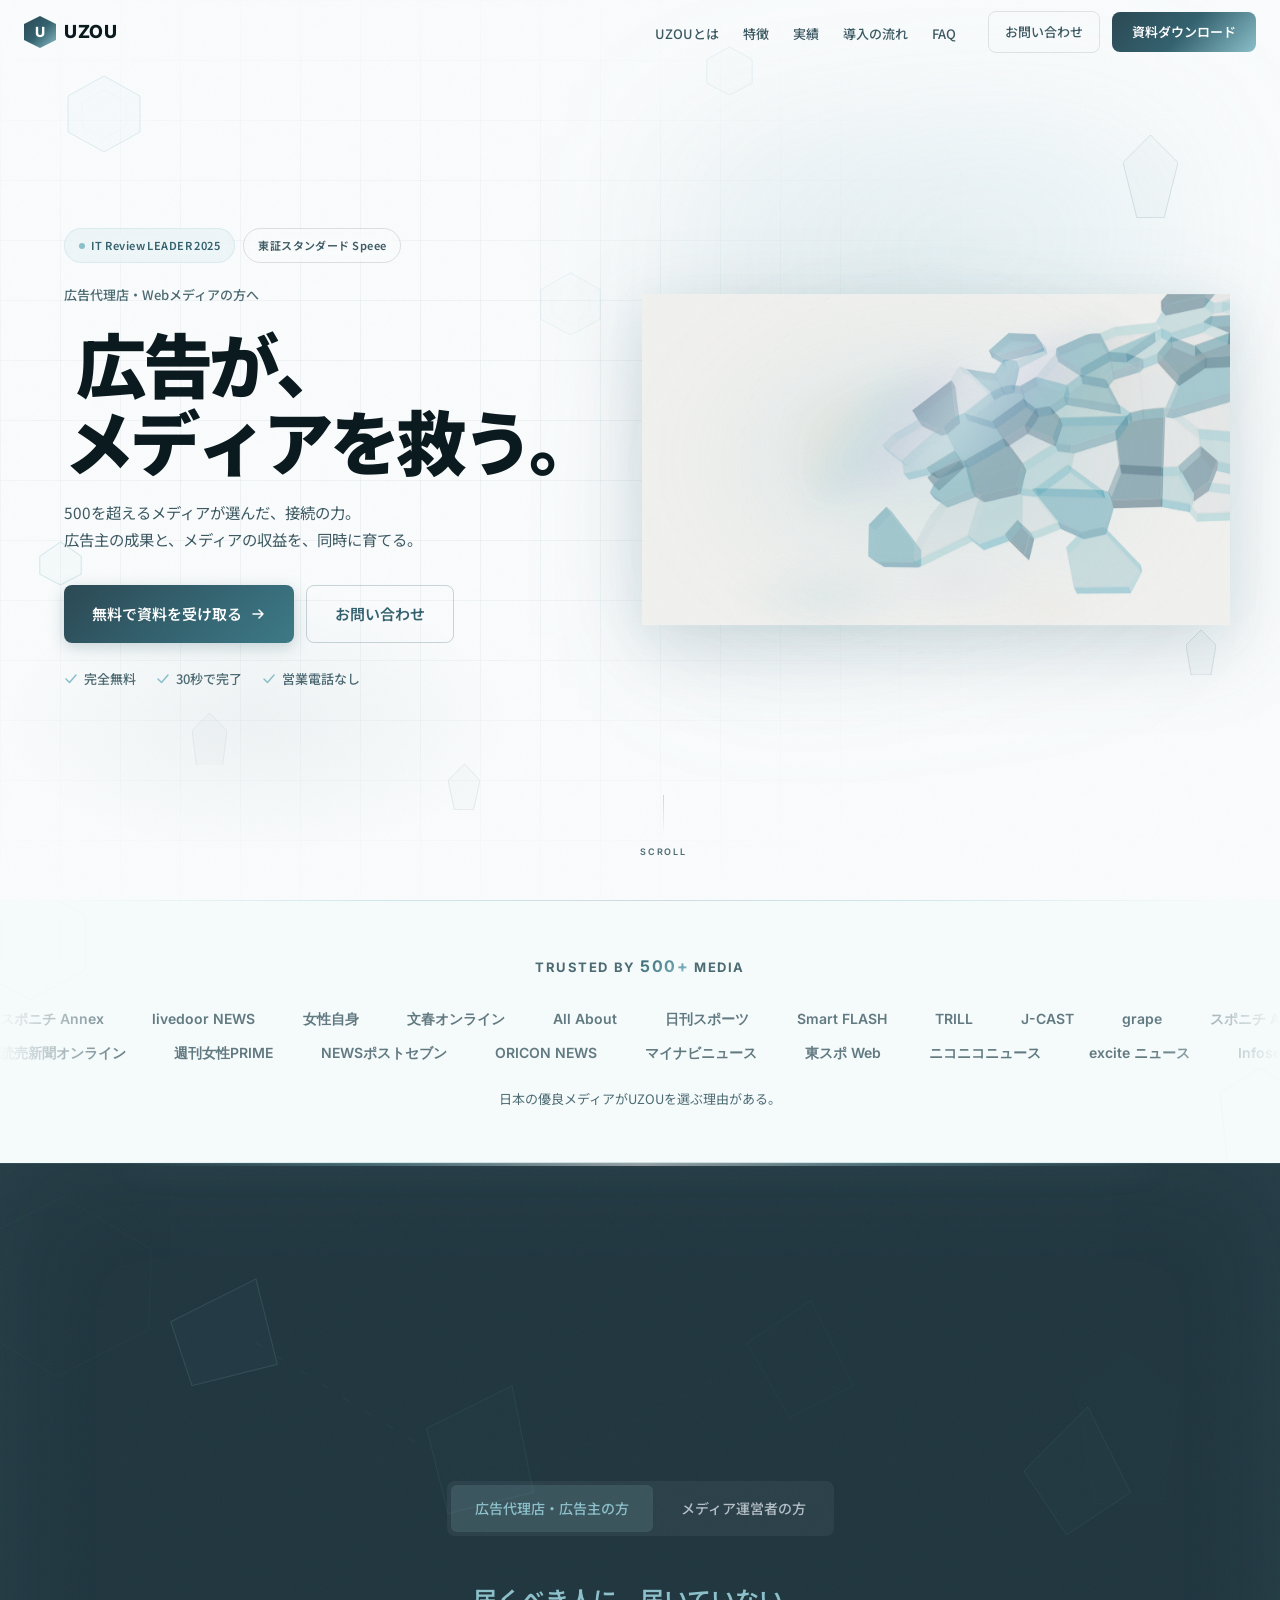
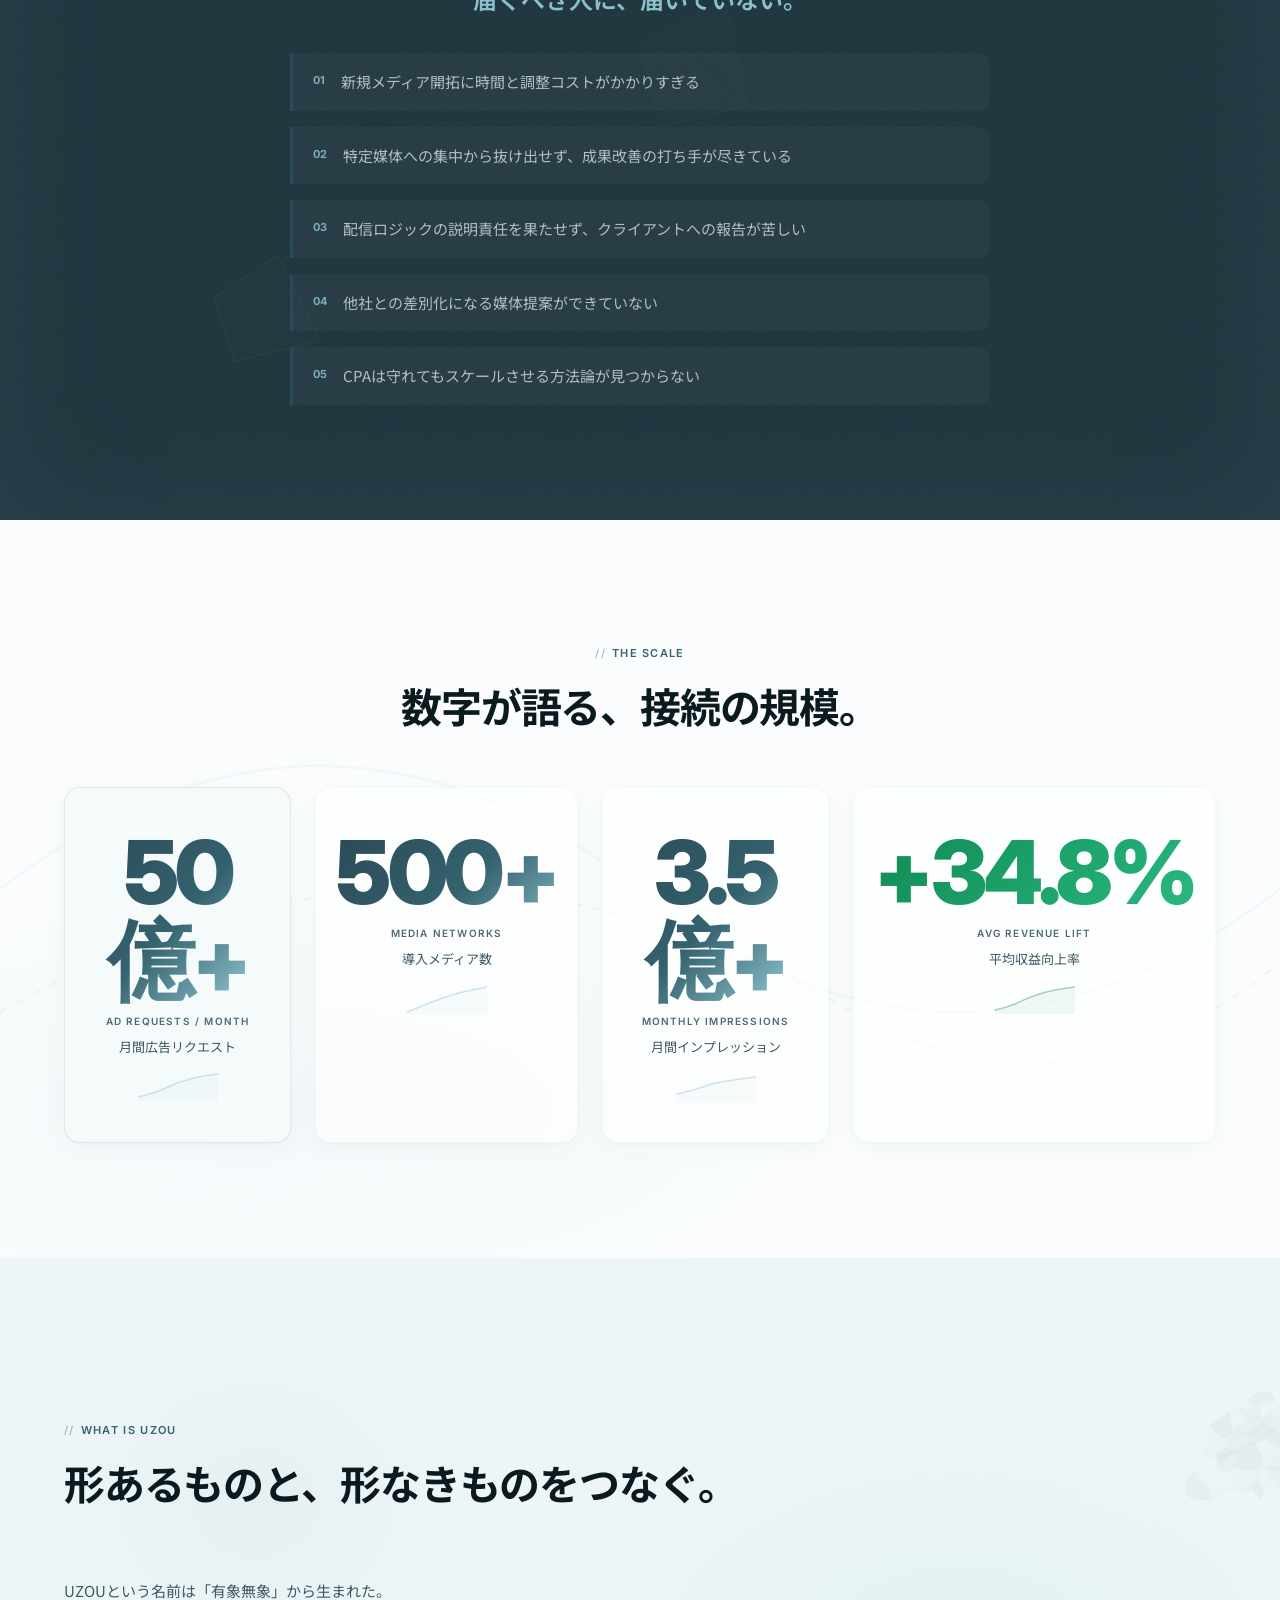
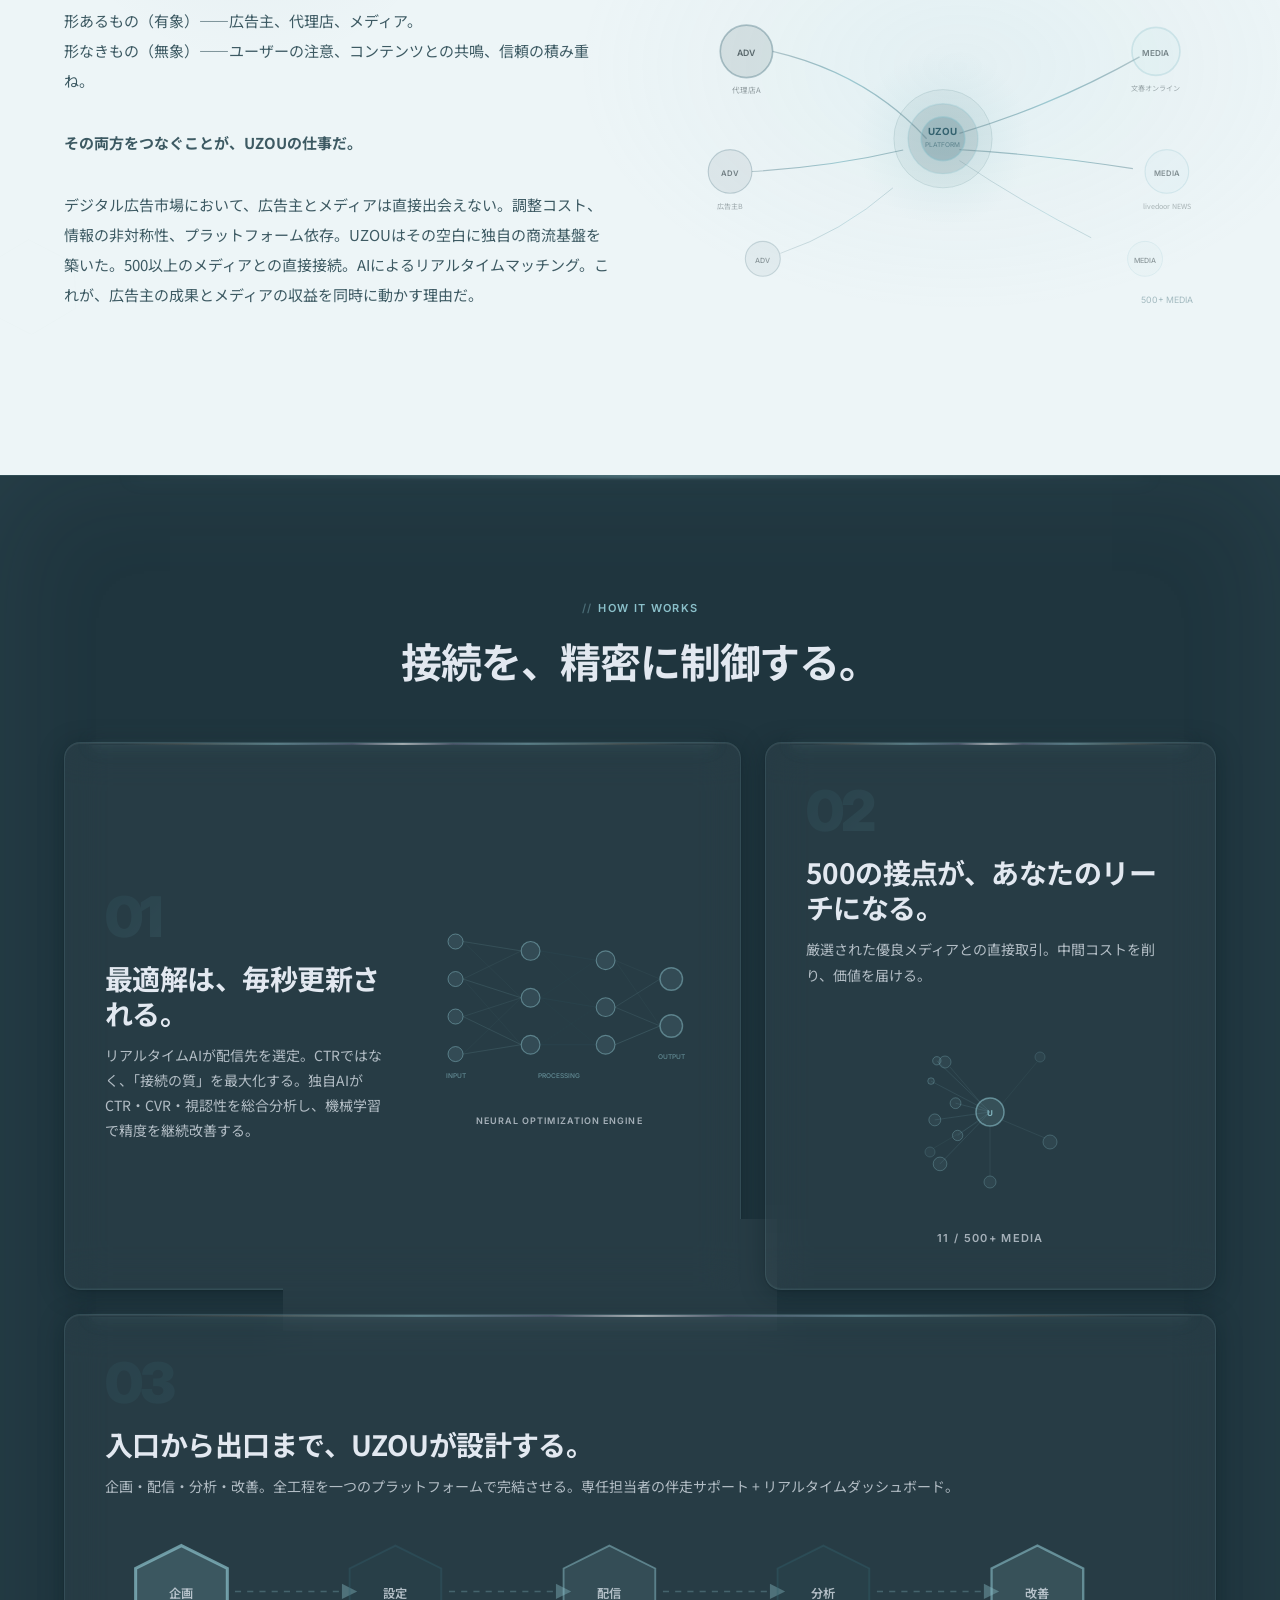
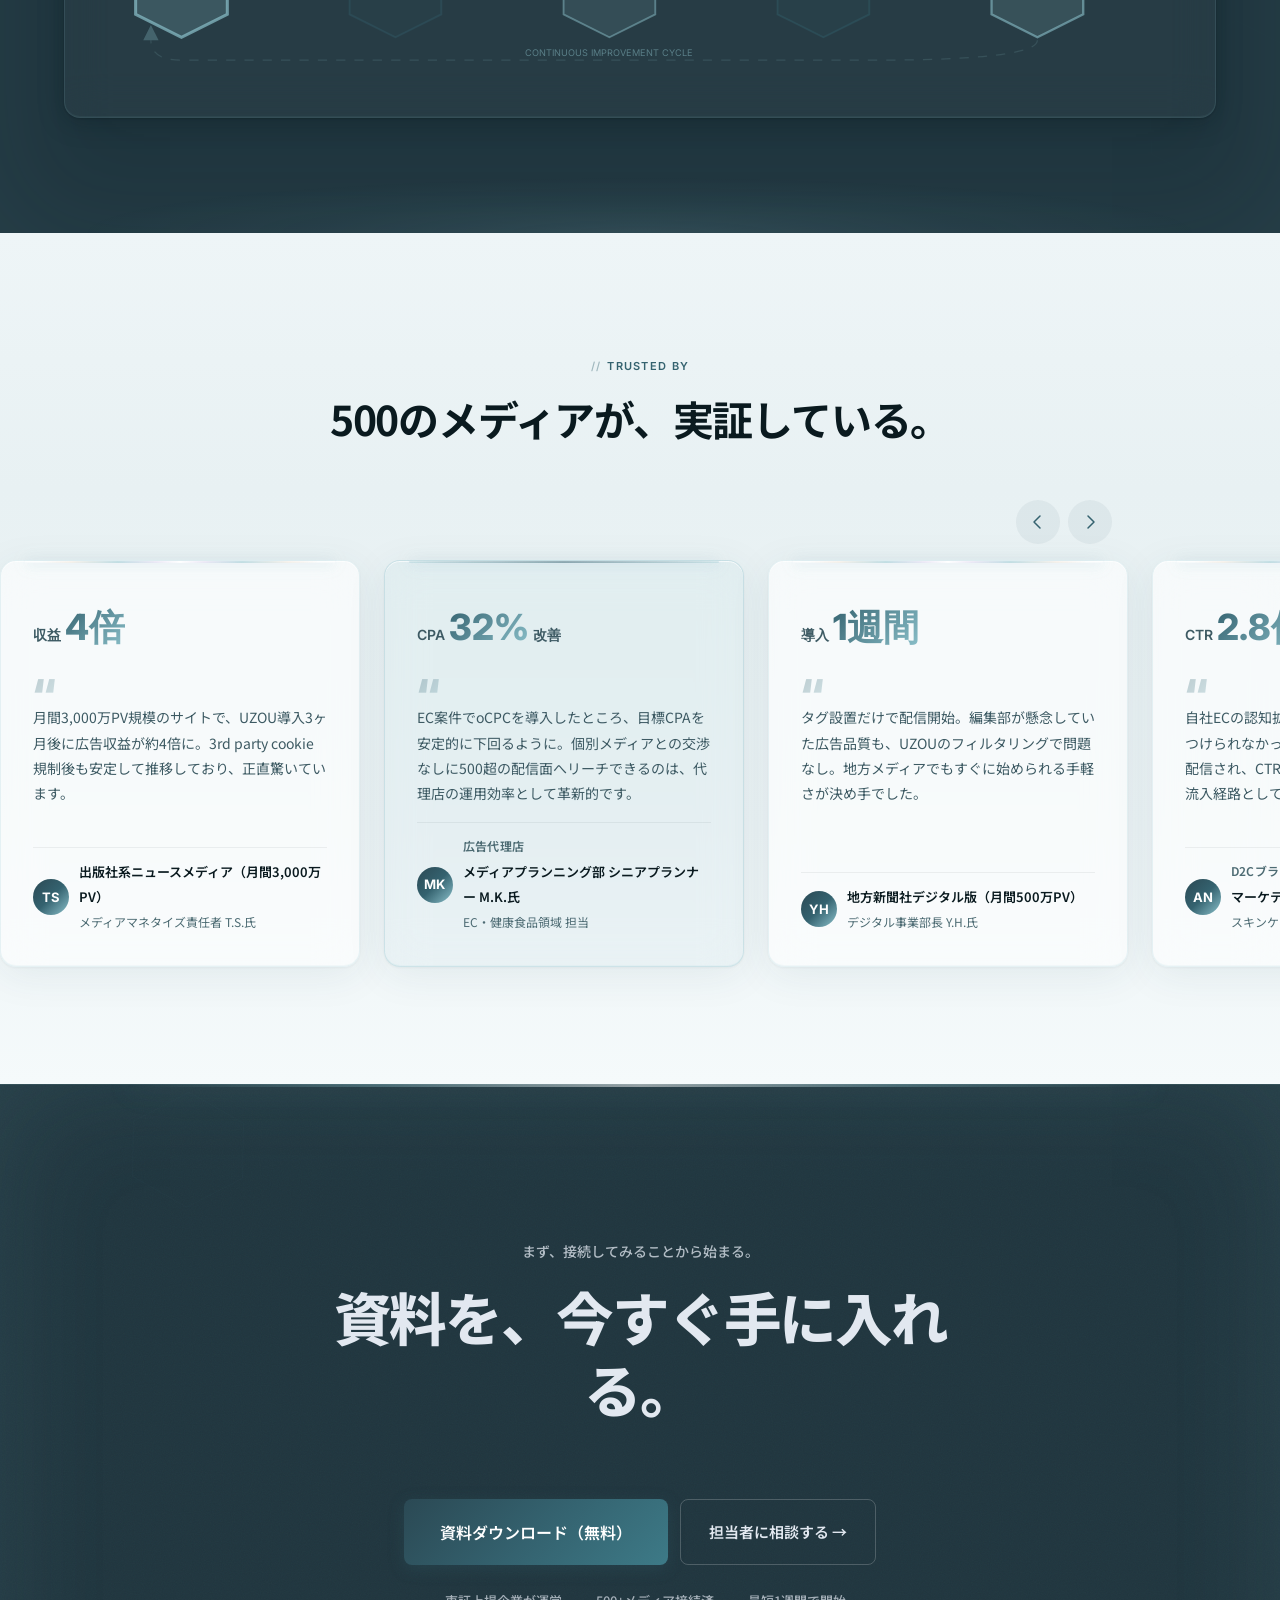
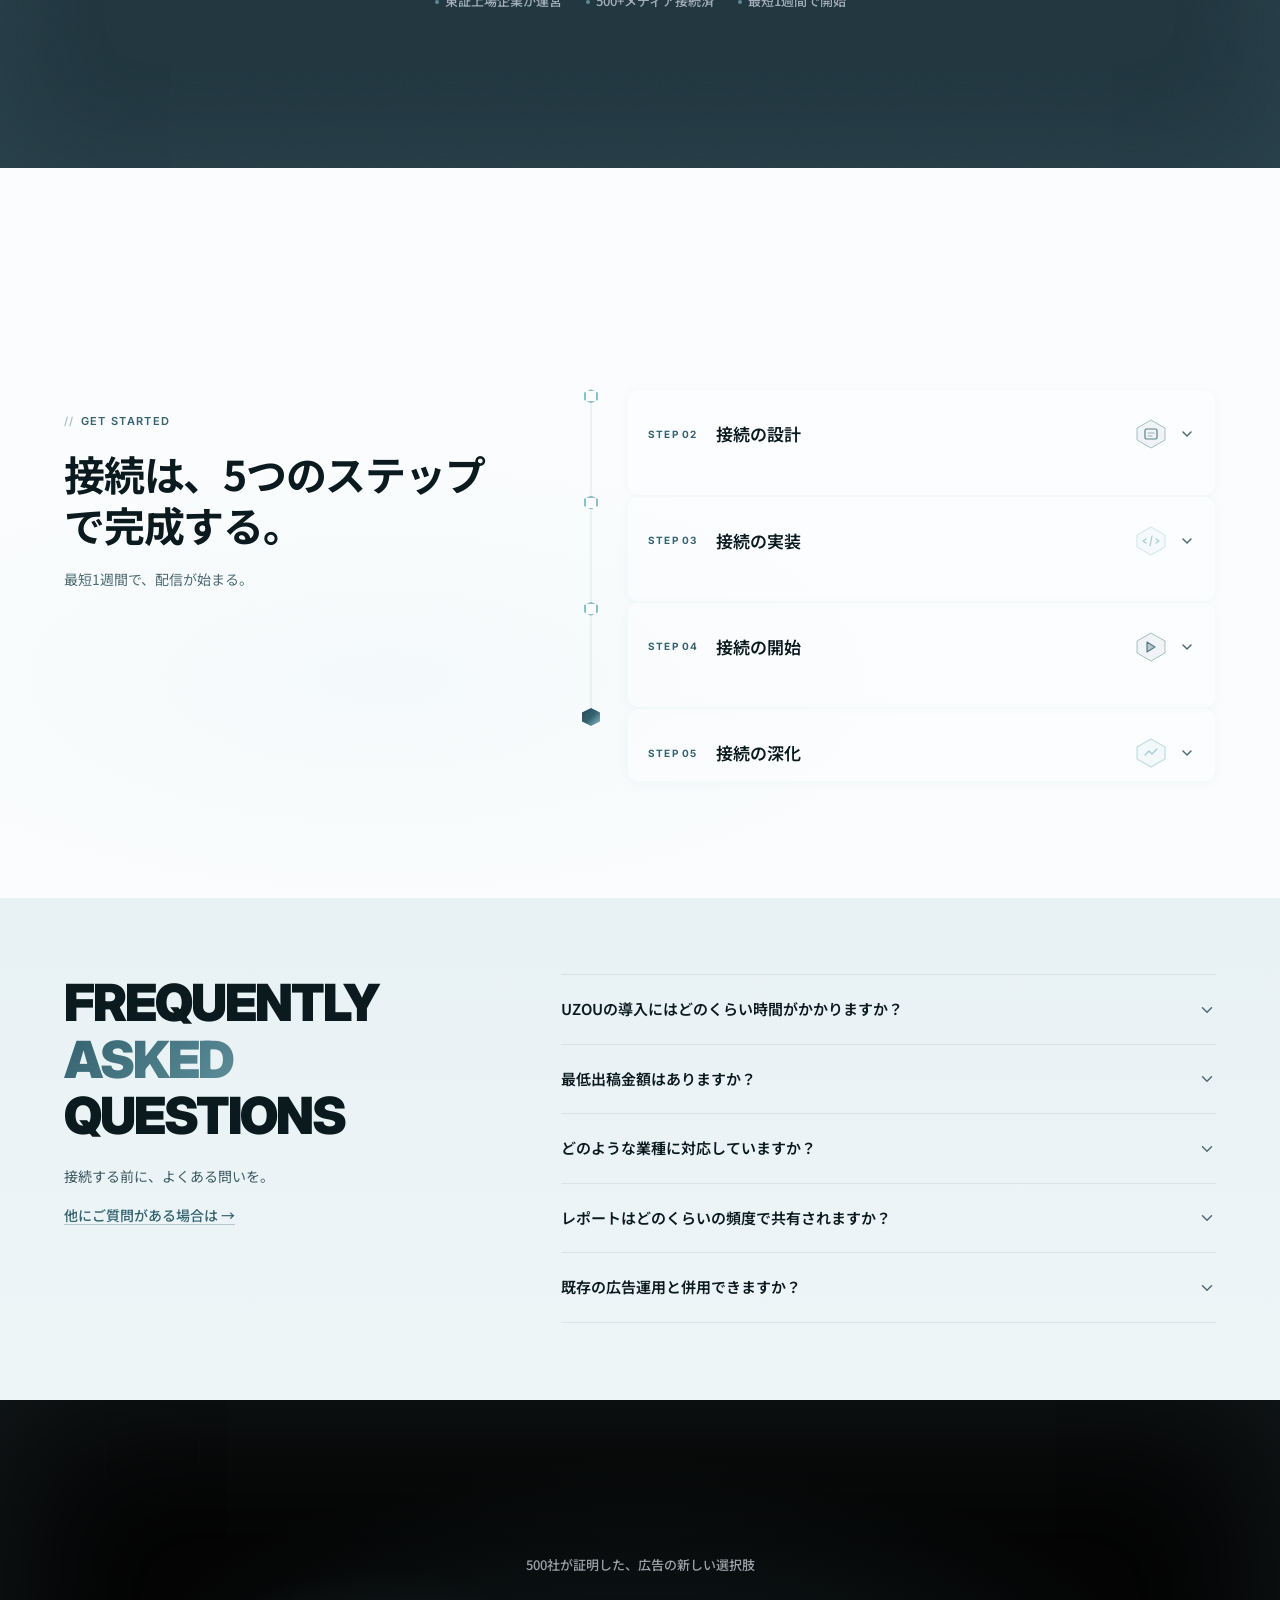
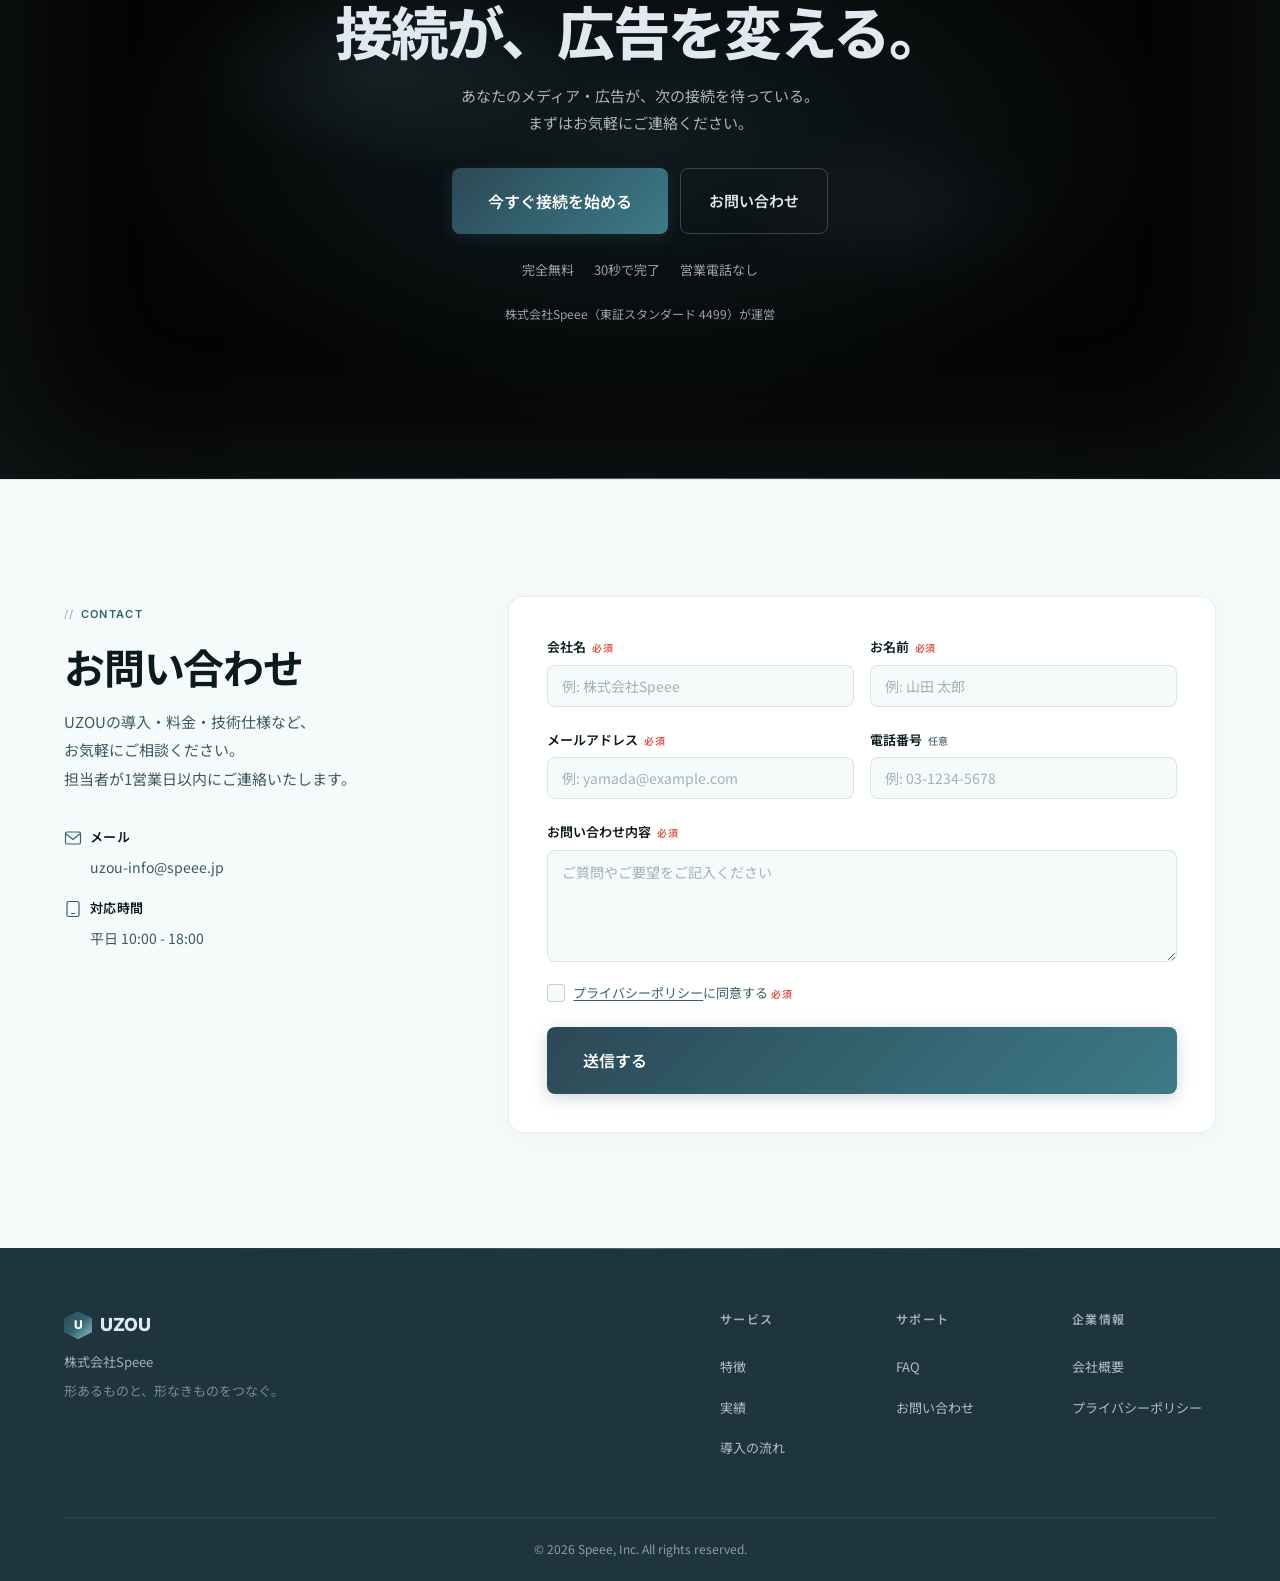
==== commit 85479377: "テスティモニアル視覚改善 + FAQ構造化データ拡充 + CTAテキスト訴求力向上 - テスティモニアルカードにイニシャルアバター追加 - blockquoteに引用符装飾追加 - footer構造を" ====
--- a/index.html
+++ b/index.html
@@ -42,6 +42,16 @@
         "@type": "Question",
         "name": "どのような業種に対応していますか？",
         "acceptedAnswer": { "@type": "Answer", "text": "EC、金融、不動産、人材、教育など幅広い業種に対応。500以上のメディアネットワークから各業種に最適な配信先を自動選定します。" }
+      },
+      {
+        "@type": "Question",
+        "name": "レポートはどのくらいの頻度で共有されますか？",
+        "acceptedAnswer": { "@type": "Answer", "text": "リアルタイムダッシュボードでいつでも確認可能。加えて月次の詳細レポートと改善提案を専任担当者からお届けします。" }
+      },
+      {
+        "@type": "Question",
+        "name": "既存の広告運用と併用できますか？",
+        "acceptedAnswer": { "@type": "Answer", "text": "可能です。既存チャネルを継続しながら、UZOUを追加の配信チャネルとしてご活用いただけます。" }
       }
     ]
   }
@@ -183,7 +193,7 @@
 
       <div class="hero__cta" data-reveal data-delay="900">
         <a href="#download" class="btn btn--primary btn--shimmer btn--magnetic">
-          <span>資料をダウンロード</span>
+          <span>無料で資料を受け取る</span>
           <svg width="16" height="16" viewBox="0 0 16 16" fill="none" aria-hidden="true">
             <path d="M3 8h10M9 4l4 4-4 4" stroke="currentColor" stroke-width="1.5"
                   stroke-linecap="round" stroke-linejoin="round"/>
@@ -777,8 +787,11 @@
         <div class="voices__metric">収益 <span>4倍</span></div>
         <blockquote>月間3,000万PV規模のサイトで、UZOU導入3ヶ月後に広告収益が約4倍に。3rd party cookie規制後も安定して推移しており、正直驚いています。</blockquote>
         <footer>
-          <cite>出版社系ニュースメディア（月間3,000万PV）</cite>
-          <span>メディアマネタイズ責任者 T.S.氏</span>
+          <div class="voices__avatar" aria-hidden="true">TS</div>
+          <div class="voices__card-meta">
+            <cite>出版社系ニュースメディア（月間3,000万PV）</cite>
+            <span>メディアマネタイズ責任者 T.S.氏</span>
+          </div>
         </footer>
       </article>
 
@@ -786,9 +799,12 @@
         <div class="voices__metric">CPA <span>32%</span> 改善</div>
         <blockquote>EC案件でoCPCを導入したところ、目標CPAを安定的に下回るように。個別メディアとの交渉なしに500超の配信面へリーチできるのは、代理店の運用効率として革新的です。</blockquote>
         <footer>
-          <span class="voices__category">広告代理店</span>
-          <cite>メディアプランニング部 シニアプランナー M.K.氏</cite>
-          <span>EC・健康食品領域 担当</span>
+          <div class="voices__avatar" aria-hidden="true">MK</div>
+          <div class="voices__card-meta">
+            <span class="voices__category">広告代理店</span>
+            <cite>メディアプランニング部 シニアプランナー M.K.氏</cite>
+            <span>EC・健康食品領域 担当</span>
+          </div>
         </footer>
       </article>
 
@@ -796,8 +812,11 @@
         <div class="voices__metric">導入 <span>1週間</span></div>
         <blockquote>タグ設置だけで配信開始。編集部が懸念していた広告品質も、UZOUのフィルタリングで問題なし。地方メディアでもすぐに始められる手軽さが決め手でした。</blockquote>
         <footer>
-          <cite>地方新聞社デジタル版（月間500万PV）</cite>
-          <span>デジタル事業部長 Y.H.氏</span>
+          <div class="voices__avatar" aria-hidden="true">YH</div>
+          <div class="voices__card-meta">
+            <cite>地方新聞社デジタル版（月間500万PV）</cite>
+            <span>デジタル事業部長 Y.H.氏</span>
+          </div>
         </footer>
       </article>
 
@@ -805,9 +824,12 @@
         <div class="voices__metric">CTR <span>2.8倍</span></div>
         <blockquote>自社ECの認知拡大にUZOUを活用。手動では見つけられなかった親和性の高いメディアへ自動配信され、CTRが従来比2.8倍に。新規顧客の流入経路として定着しています。</blockquote>
         <footer>
-          <span class="voices__category">D2Cブランド</span>
-          <cite>マーケティングマネージャー A.N.氏</cite>
-          <span>スキンケア・美容領域</span>
+          <div class="voices__avatar" aria-hidden="true">AN</div>
+          <div class="voices__card-meta">
+            <span class="voices__category">D2Cブランド</span>
+            <cite>マーケティングマネージャー A.N.氏</cite>
+            <span>スキンケア・美容領域</span>
+          </div>
         </footer>
       </article>
 
@@ -815,8 +837,11 @@
         <div class="voices__metric">工数 <span>60%</span> 削減</div>
         <blockquote>以前は月20時間以上かかっていた媒体ごとの出稿交渉・レポート集計が、UZOUのダッシュボード一つに集約。浮いたリソースでクリエイティブのABテストに注力できるようになりました。</blockquote>
         <footer>
-          <cite>総合広告代理店 デジタルメディアDiv.</cite>
-          <span>アカウントディレクター K.M.氏</span>
+          <div class="voices__avatar" aria-hidden="true">KM</div>
+          <div class="voices__card-meta">
+            <cite>総合広告代理店 デジタルメディアDiv.</cite>
+            <span>アカウントディレクター K.M.氏</span>
+          </div>
         </footer>
       </article>
     </div>
--- a/style.css
+++ b/style.css
@@ -1497,14 +1497,38 @@
   -webkit-text-fill-color: transparent;
 }
 
-.voices__card blockquote { font-size: 14px; line-height: 1.8; color: var(--t2-light); flex: 1; }
+.voices__card blockquote {
+  font-size: 14px; line-height: 1.8; color: var(--t2-light); flex: 1;
+  position: relative; padding-top: 28px;
+}
+.voices__card blockquote::before {
+  content: '\201C';
+  position: absolute; top: -4px; left: 0;
+  font-family: var(--font-display);
+  font-size: 48px; font-weight: 800; line-height: 1;
+  background: var(--crystal-grad-text);
+  -webkit-background-clip: text; background-clip: text;
+  -webkit-text-fill-color: transparent;
+  opacity: 0.3;
+}
+.voices__card cite { font-style: normal; font-size: 13px; font-weight: 600; color: var(--t1-light); }
+.voices__card footer span { font-size: 12px; color: var(--t3-light); }
+.voices__avatar {
+  width: 36px; height: 36px;
+  border-radius: 50%;
+  background: var(--crystal-grad);
+  display: flex; align-items: center; justify-content: center;
+  font-family: var(--font-display);
+  font-size: 13px; font-weight: 700;
+  color: #fff; letter-spacing: 0.02em;
+  flex-shrink: 0;
+}
 .voices__card footer {
-  display: flex; flex-direction: column; gap: 2px;
+  display: flex; flex-direction: row; gap: 10px; align-items: center;
   padding-top: 12px;
   border-top: 1px solid rgba(10,26,31,0.06);
 }
-.voices__card cite { font-style: normal; font-size: 13px; font-weight: 600; color: var(--t1-light); }
-.voices__card footer span { font-size: 12px; color: var(--t3-light); }
+.voices__card-meta { display: flex; flex-direction: column; gap: 2px; }
 .voices__category { font-size: 11px; font-weight: 600; color: var(--c-primary); letter-spacing: 0.02em; }
 
 /* Voices ナビボタン */
